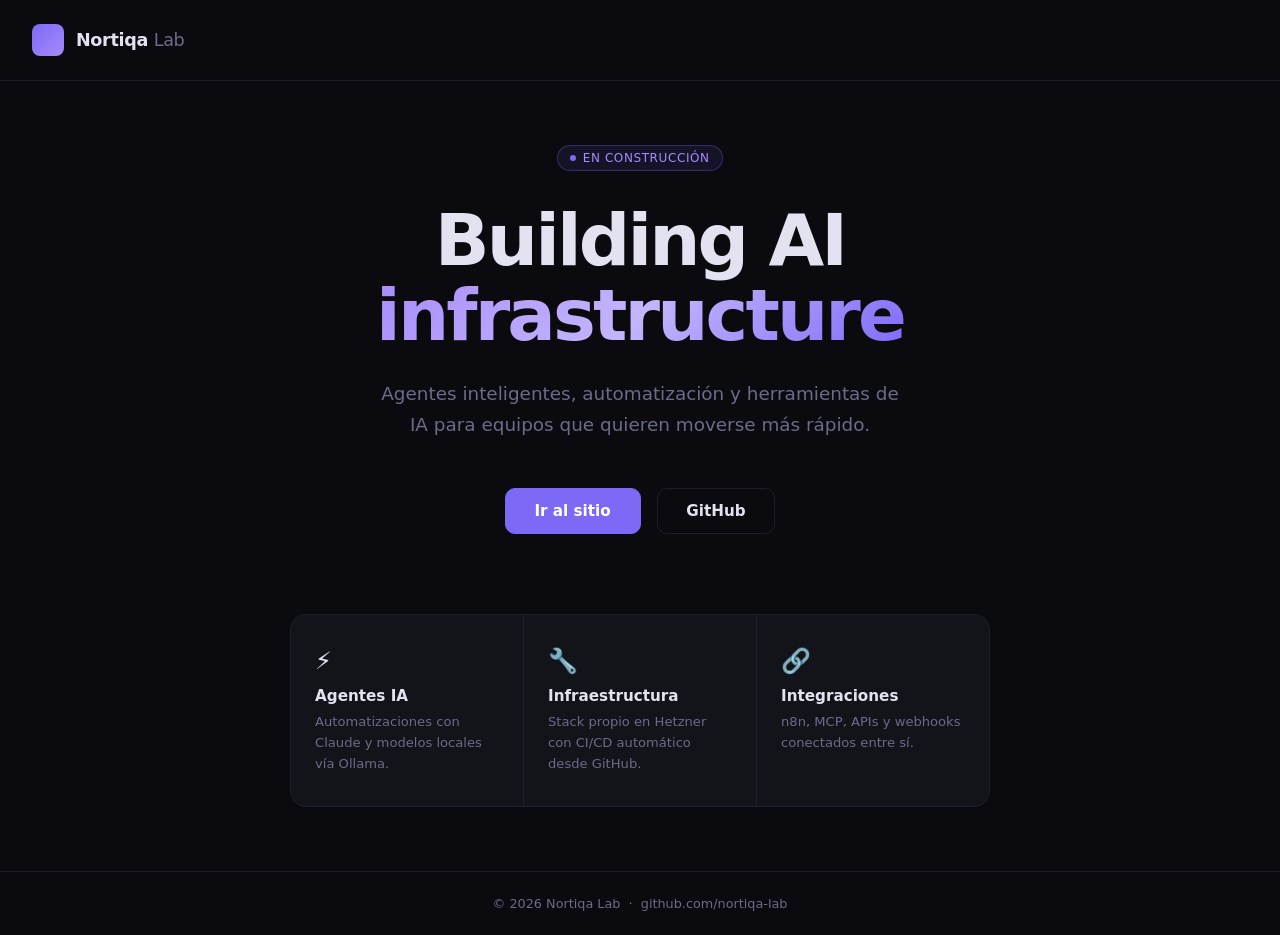
==== index.html @ d30a200b "feat: launch landing page" ====
<!DOCTYPE html>
<html lang="es">
<head>
  <meta charset="UTF-8">
  <meta name="viewport" content="width=device-width, initial-scale=1.0">
  <title>Nortiqa Lab</title>
  <style>
    *, *::before, *::after { box-sizing: border-box; margin: 0; padding: 0; }
    :root {
      --bg: #0a0a0f;
      --surface: #13131a;
      --border: #1e1e2e;
      --accent: #7c6af7;
      --accent2: #a78bfa;
      --text: #e2e2f0;
      --muted: #6b6b8a;
    }
    body {
      background: var(--bg);
      color: var(--text);
      font-family: 'Segoe UI', system-ui, -apple-system, sans-serif;
      min-height: 100vh;
      display: flex;
      flex-direction: column;
    }
    header {
      padding: 1.5rem 2rem;
      border-bottom: 1px solid var(--border);
      display: flex;
      align-items: center;
      gap: 0.75rem;
    }
    .logo-mark {
      width: 32px; height: 32px;
      background: linear-gradient(135deg, var(--accent), var(--accent2));
      border-radius: 8px;
    }
    .logo-text { font-weight: 700; font-size: 1.1rem; letter-spacing: -0.02em; }
    .logo-text span { color: var(--muted); font-weight: 400; }
    main {
      flex: 1;
      display: flex;
      flex-direction: column;
      align-items: center;
      justify-content: center;
      padding: 4rem 2rem;
      text-align: center;
    }
    .badge {
      display: inline-flex;
      align-items: center;
      gap: 0.4rem;
      background: rgba(124,106,247,0.1);
      border: 1px solid rgba(124,106,247,0.3);
      color: var(--accent2);
      font-size: 0.75rem;
      padding: 0.3rem 0.8rem;
      border-radius: 999px;
      margin-bottom: 2rem;
      letter-spacing: 0.05em;
      text-transform: uppercase;
    }
    .badge::before { content: ''; width: 6px; height: 6px; background: var(--accent); border-radius: 50%; animation: pulse 2s infinite; }
    @keyframes pulse { 0%,100%{opacity:1} 50%{opacity:0.3} }
    h1 {
      font-size: clamp(2.5rem, 6vw, 4.5rem);
      font-weight: 800;
      letter-spacing: -0.04em;
      line-height: 1.05;
      margin-bottom: 1.5rem;
    }
    h1 .grad {
      background: linear-gradient(135deg, var(--accent2) 0%, #c4b5fd 50%, var(--accent) 100%);
      -webkit-background-clip: text;
      -webkit-text-fill-color: transparent;
      background-clip: text;
    }
    p.sub {
      color: var(--muted);
      font-size: 1.15rem;
      max-width: 520px;
      line-height: 1.7;
      margin-bottom: 3rem;
    }
    .cta-group { display: flex; gap: 1rem; flex-wrap: wrap; justify-content: center; }
    .btn {
      padding: 0.8rem 1.8rem;
      border-radius: 10px;
      font-size: 0.95rem;
      font-weight: 600;
      text-decoration: none;
      transition: all 0.2s;
    }
    .btn-primary {
      background: var(--accent);
      color: #fff;
      border: 1px solid var(--accent);
    }
    .btn-primary:hover { background: var(--accent2); border-color: var(--accent2); }
    .btn-ghost {
      background: transparent;
      color: var(--text);
      border: 1px solid var(--border);
    }
    .btn-ghost:hover { border-color: var(--muted); }
    .grid {
      display: grid;
      grid-template-columns: repeat(auto-fit, minmax(200px, 1fr));
      gap: 1px;
      background: var(--border);
      border: 1px solid var(--border);
      border-radius: 16px;
      overflow: hidden;
      max-width: 700px;
      width: 100%;
      margin-top: 5rem;
    }
    .card {
      background: var(--surface);
      padding: 2rem 1.5rem;
      text-align: left;
    }
    .card-icon { font-size: 1.5rem; margin-bottom: 0.75rem; }
    .card h3 { font-size: 0.95rem; font-weight: 600; margin-bottom: 0.4rem; }
    .card p { font-size: 0.82rem; color: var(--muted); line-height: 1.6; }
    footer {
      padding: 1.5rem 2rem;
      border-top: 1px solid var(--border);
      text-align: center;
      color: var(--muted);
      font-size: 0.8rem;
    }
    footer a { color: var(--muted); text-decoration: none; }
    footer a:hover { color: var(--text); }
  </style>
</head>
<body>
  <header>
    <div class="logo-mark"></div>
    <div class="logo-text">Nortiqa <span>Lab</span></div>
  </header>

  <main>
    <div class="badge">En construcción</div>
    <h1>Building AI<br><span class="grad">infrastructure</span></h1>
    <p class="sub">Agentes inteligentes, automatización y herramientas de IA para equipos que quieren moverse más rápido.</p>
    <div class="cta-group">
      <a href="https://nortiqalab.com" class="btn btn-primary">Ir al sitio</a>
      <a href="https://github.com/nortiqa-lab" class="btn btn-ghost">GitHub</a>
    </div>

    <div class="grid">
      <div class="card">
        <div class="card-icon">⚡</div>
        <h3>Agentes IA</h3>
        <p>Automatizaciones con Claude y modelos locales vía Ollama.</p>
      </div>
      <div class="card">
        <div class="card-icon">🔧</div>
        <h3>Infraestructura</h3>
        <p>Stack propio en Hetzner con CI/CD automático desde GitHub.</p>
      </div>
      <div class="card">
        <div class="card-icon">🔗</div>
        <h3>Integraciones</h3>
        <p>n8n, MCP, APIs y webhooks conectados entre sí.</p>
      </div>
    </div>
  </main>

  <footer>
    <p>&copy; 2026 Nortiqa Lab &nbsp;·&nbsp; <a href="https://github.com/nortiqa-lab">github.com/nortiqa-lab</a></p>
  </footer>
</body>
</html>
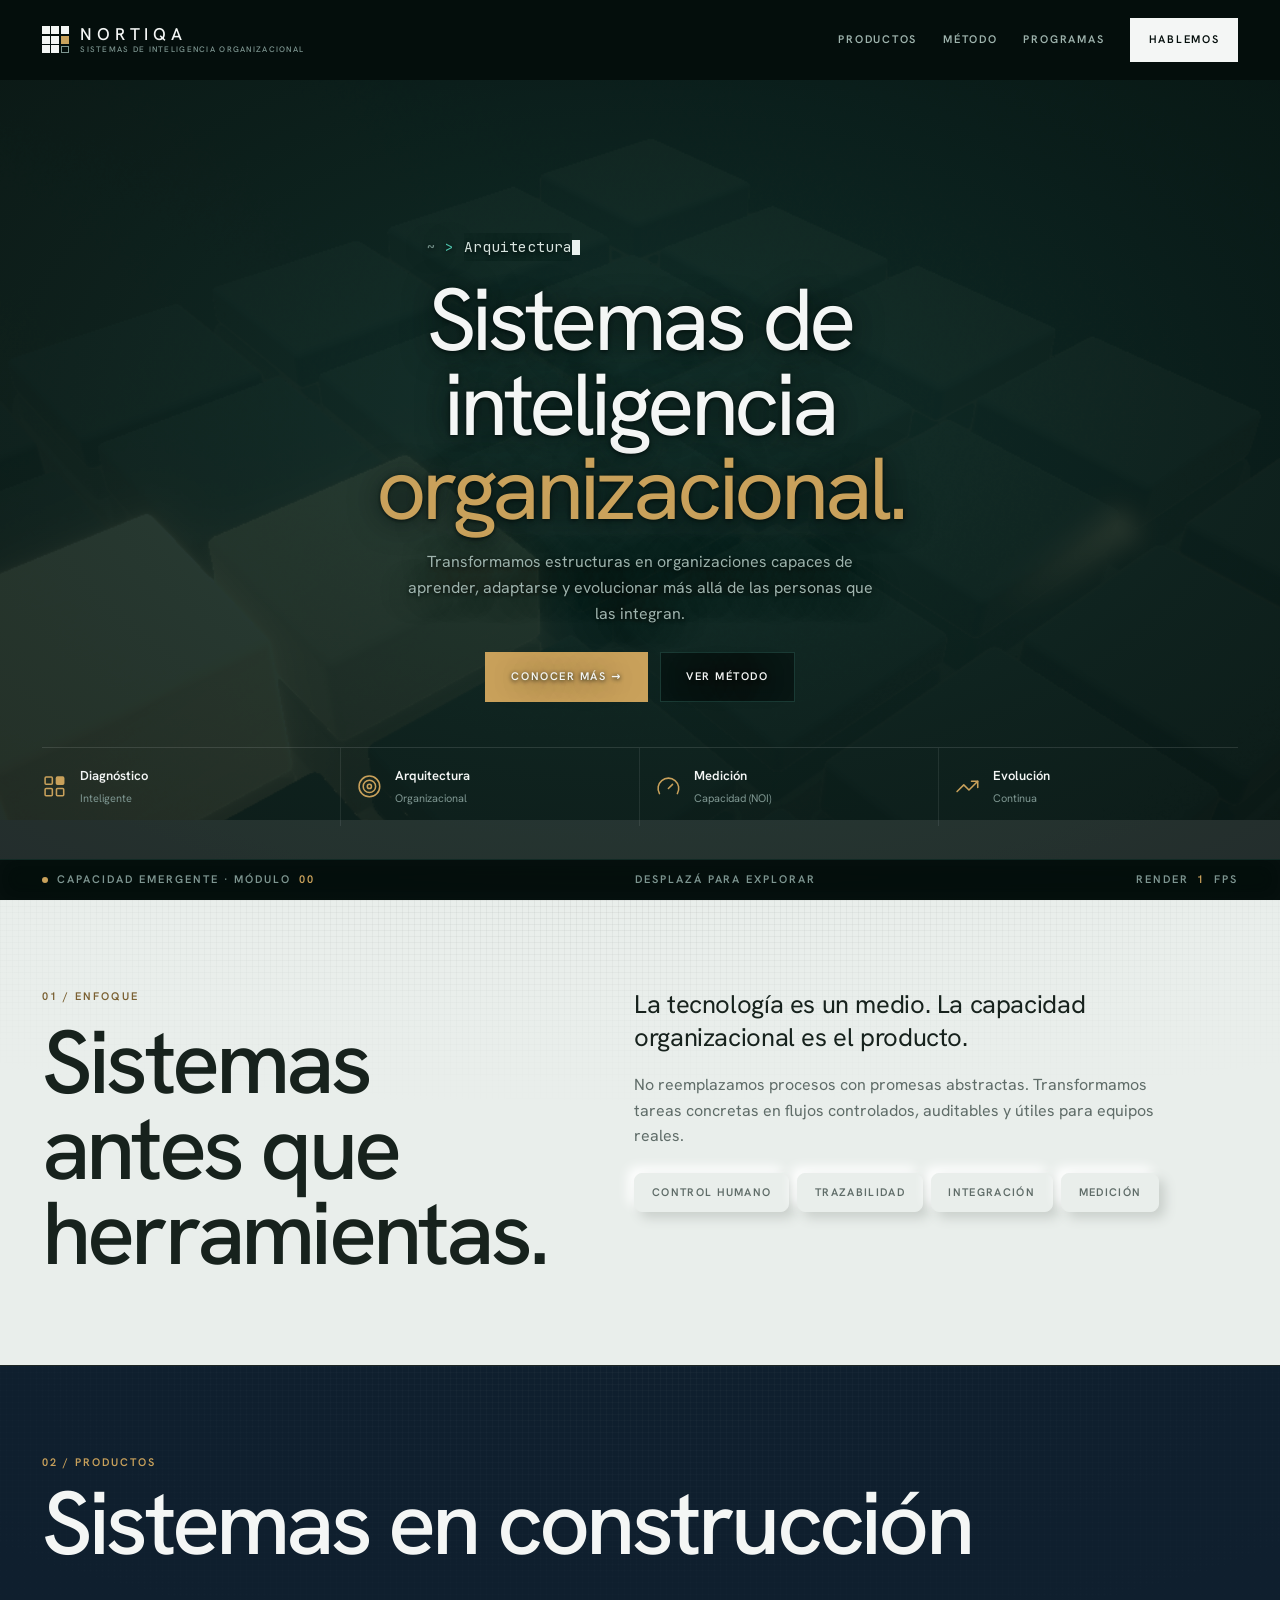
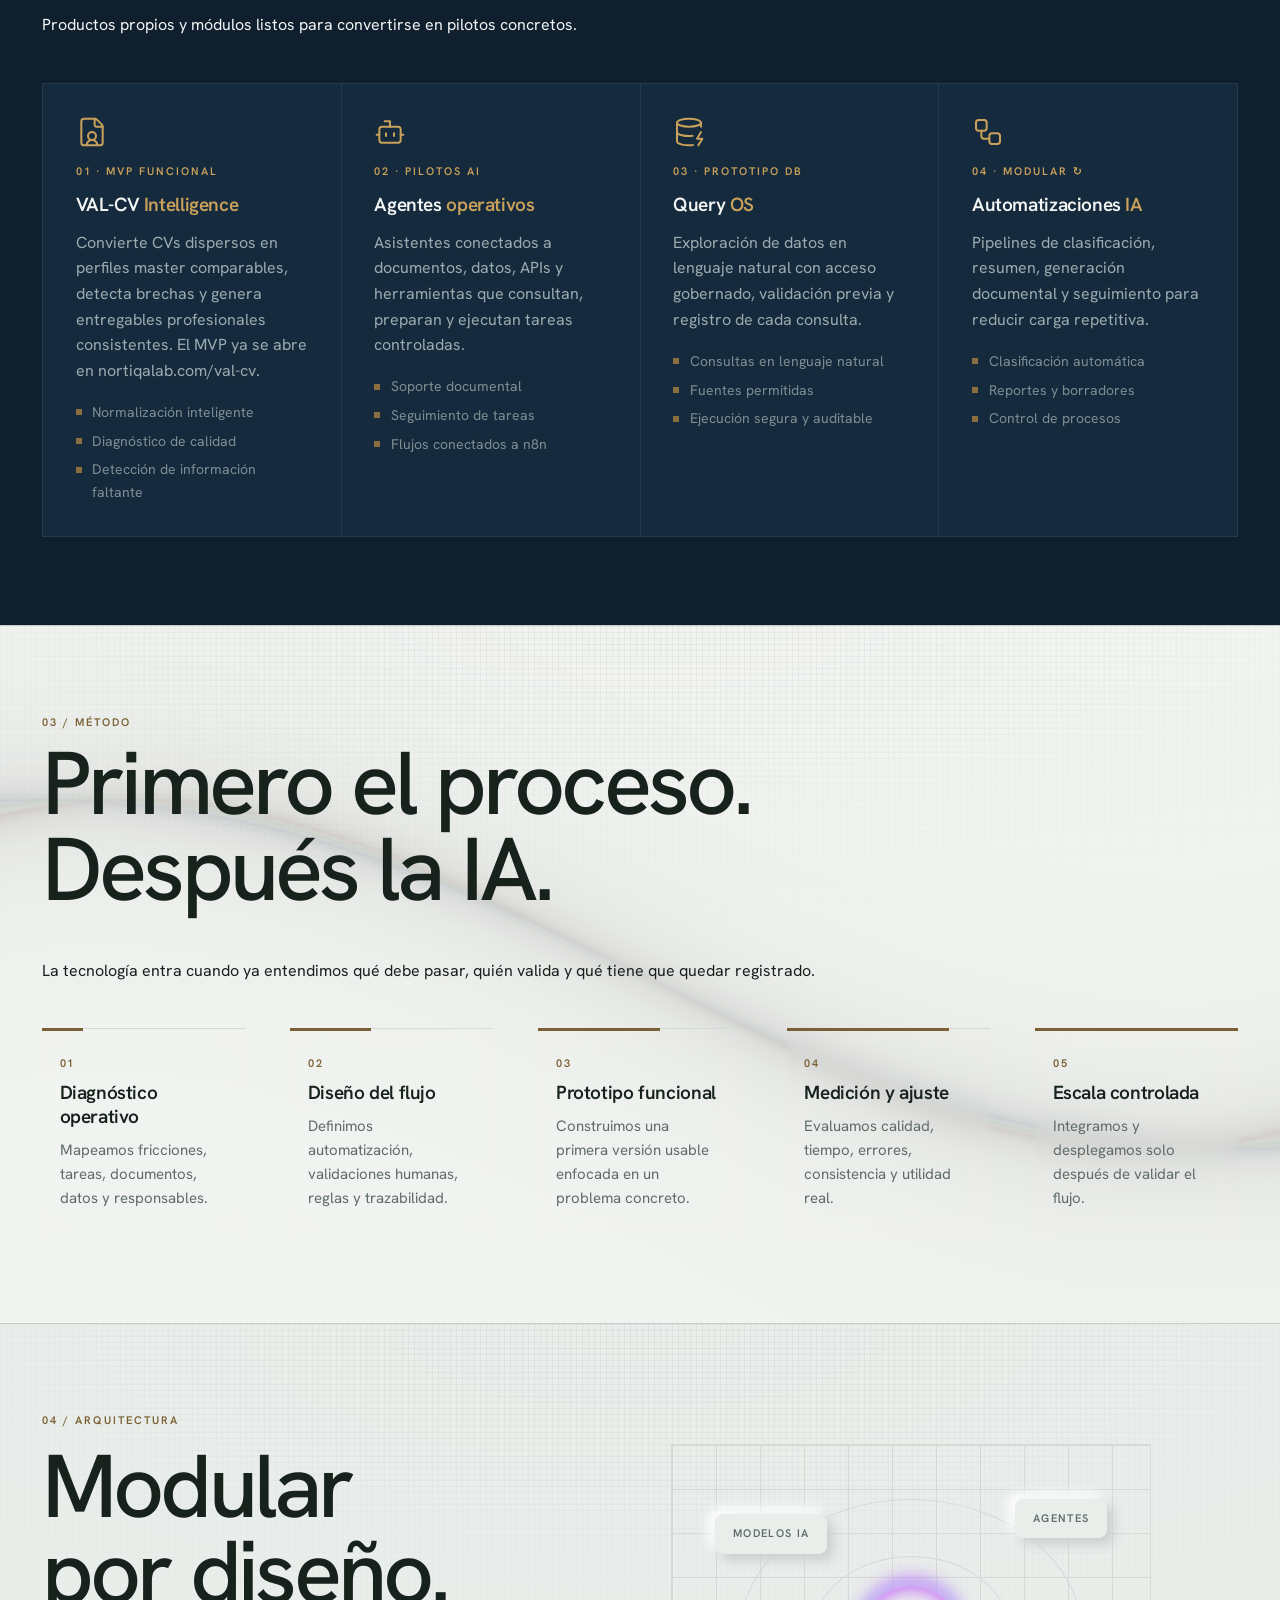
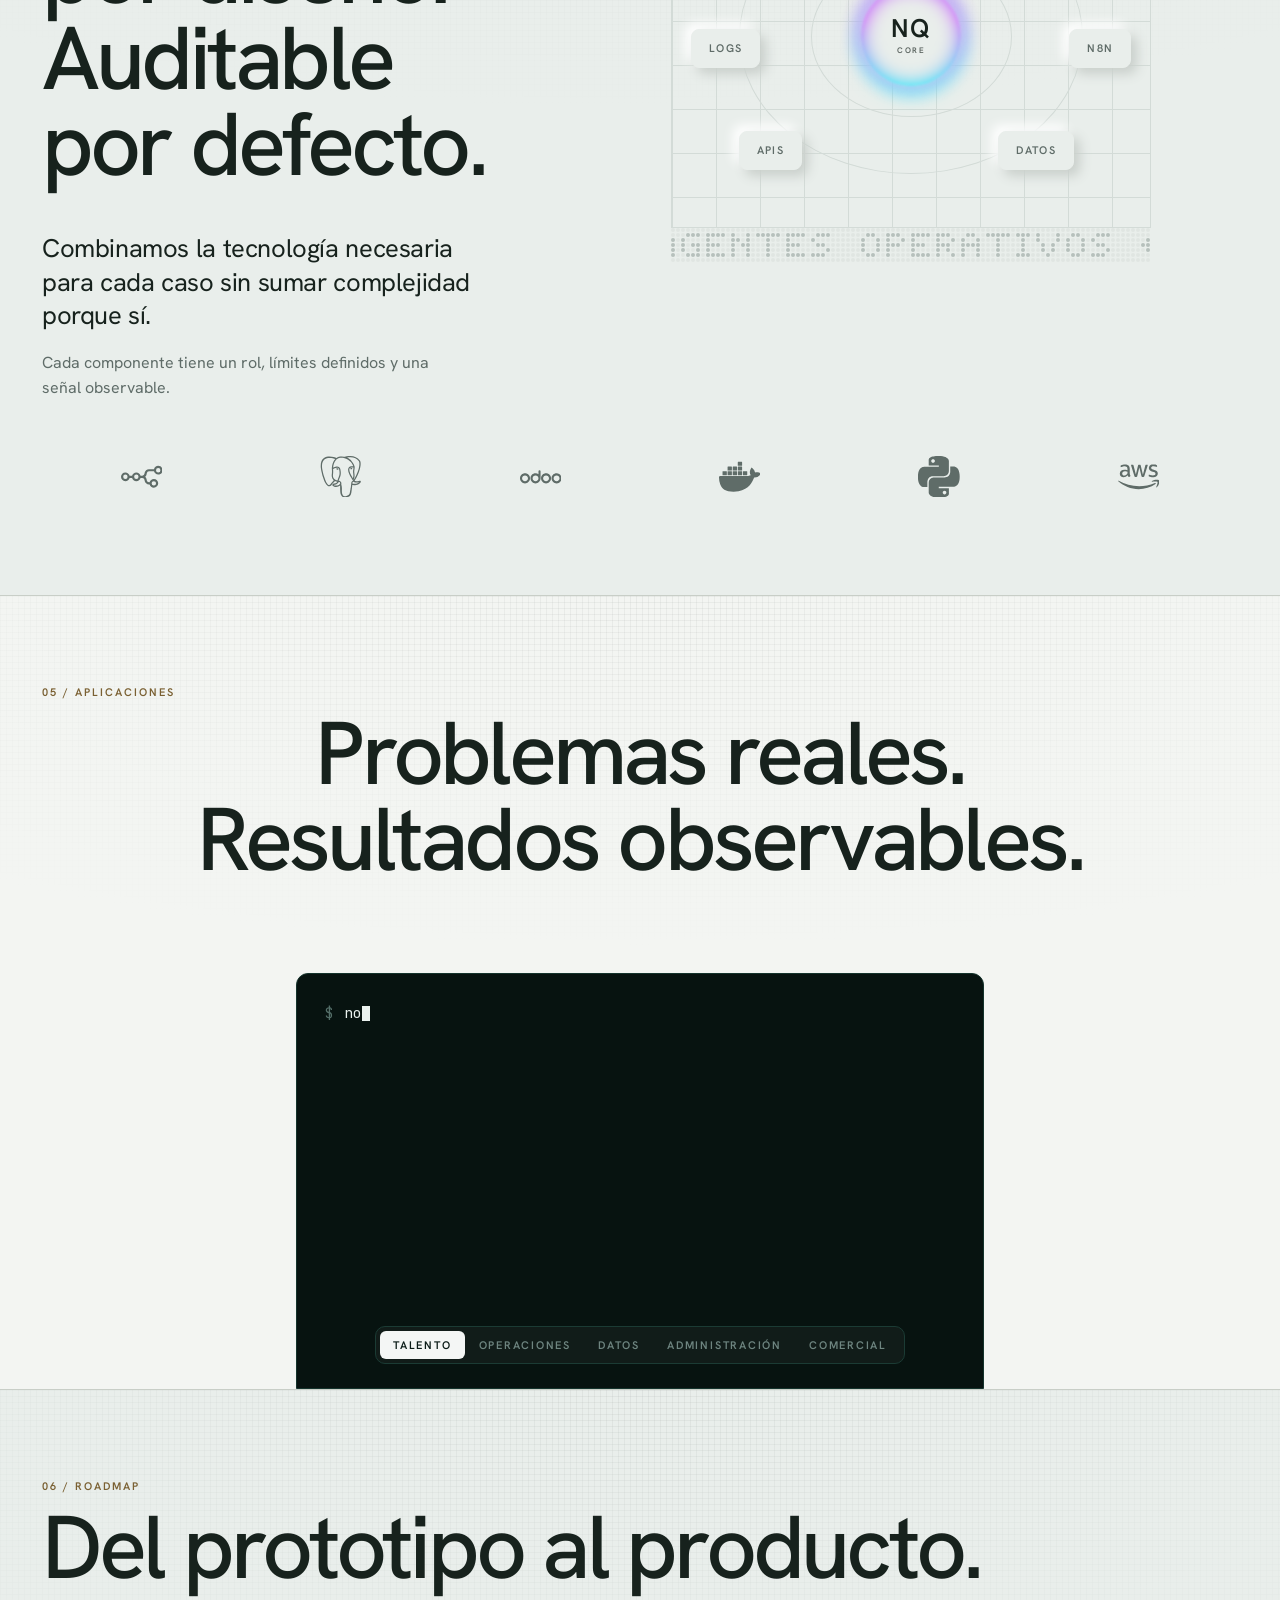
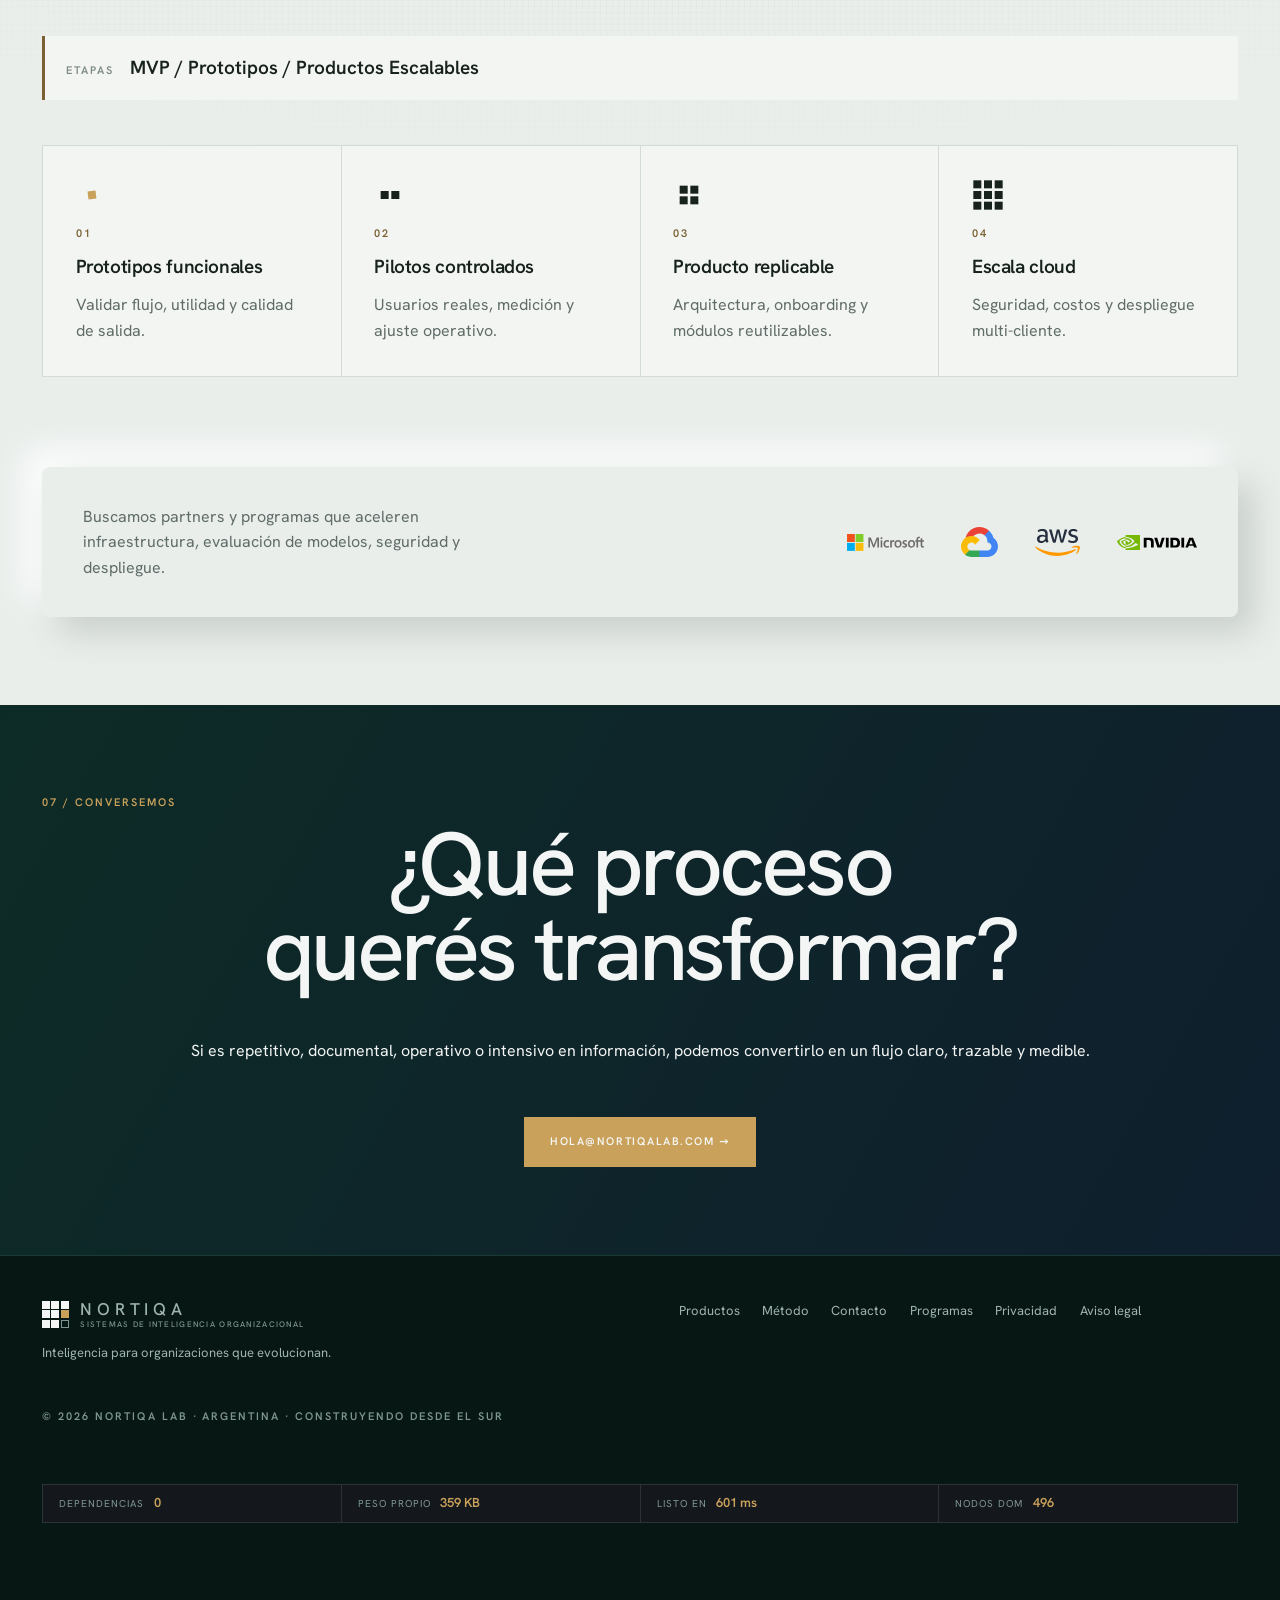
==== commit 3bea9a29: "Merge 64f2adf7e6e4c153ae12534609cb8fec8a6903dc into a43df4198a9d9e155561e4ab8f838ca9da0c91ab" ====
--- a/index.html
+++ b/index.html
@@ -1,175 +1,469 @@
-<!DOCTYPE html>
-<html lang="es">
-<head>
-  <meta charset="UTF-8">
-  <meta name="viewport" content="width=device-width, initial-scale=1.0">
-  <title>Nortiqa Lab</title>
-  <style>
-    *, *::before, *::after { box-sizing: border-box; margin: 0; padding: 0; }
-    :root {
-      --bg: #0a0a0f;
-      --surface: #13131a;
-      --border: #1e1e2e;
-      --accent: #7c6af7;
-      --accent2: #a78bfa;
-      --text: #e2e2f0;
-      --muted: #6b6b8a;
-    }
-    body {
-      background: var(--bg);
-      color: var(--text);
-      font-family: 'Segoe UI', system-ui, -apple-system, sans-serif;
-      min-height: 100vh;
-      display: flex;
-      flex-direction: column;
-    }
-    header {
-      padding: 1.5rem 2rem;
-      border-bottom: 1px solid var(--border);
-      display: flex;
-      align-items: center;
-      gap: 0.75rem;
-    }
-    .logo-mark {
-      width: 32px; height: 32px;
-      background: linear-gradient(135deg, var(--accent), var(--accent2));
-      border-radius: 8px;
-    }
-    .logo-text { font-weight: 700; font-size: 1.1rem; letter-spacing: -0.02em; }
-    .logo-text span { color: var(--muted); font-weight: 400; }
-    main {
-      flex: 1;
-      display: flex;
-      flex-direction: column;
-      align-items: center;
-      justify-content: center;
-      padding: 4rem 2rem;
-      text-align: center;
-    }
-    .badge {
-      display: inline-flex;
-      align-items: center;
-      gap: 0.4rem;
-      background: rgba(124,106,247,0.1);
-      border: 1px solid rgba(124,106,247,0.3);
-      color: var(--accent2);
-      font-size: 0.75rem;
-      padding: 0.3rem 0.8rem;
-      border-radius: 999px;
-      margin-bottom: 2rem;
-      letter-spacing: 0.05em;
-      text-transform: uppercase;
-    }
-    .badge::before { content: ''; width: 6px; height: 6px; background: var(--accent); border-radius: 50%; animation: pulse 2s infinite; }
-    @keyframes pulse { 0%,100%{opacity:1} 50%{opacity:0.3} }
-    h1 {
-      font-size: clamp(2.5rem, 6vw, 4.5rem);
-      font-weight: 800;
-      letter-spacing: -0.04em;
-      line-height: 1.05;
-      margin-bottom: 1.5rem;
-    }
-    h1 .grad {
-      background: linear-gradient(135deg, var(--accent2) 0%, #c4b5fd 50%, var(--accent) 100%);
-      -webkit-background-clip: text;
-      -webkit-text-fill-color: transparent;
-      background-clip: text;
-    }
-    p.sub {
-      color: var(--muted);
-      font-size: 1.15rem;
-      max-width: 520px;
-      line-height: 1.7;
-      margin-bottom: 3rem;
-    }
-    .cta-group { display: flex; gap: 1rem; flex-wrap: wrap; justify-content: center; }
-    .btn {
-      padding: 0.8rem 1.8rem;
-      border-radius: 10px;
-      font-size: 0.95rem;
-      font-weight: 600;
-      text-decoration: none;
-      transition: all 0.2s;
-    }
-    .btn-primary {
-      background: var(--accent);
-      color: #fff;
-      border: 1px solid var(--accent);
-    }
-    .btn-primary:hover { background: var(--accent2); border-color: var(--accent2); }
-    .btn-ghost {
-      background: transparent;
-      color: var(--text);
-      border: 1px solid var(--border);
-    }
-    .btn-ghost:hover { border-color: var(--muted); }
-    .grid {
-      display: grid;
-      grid-template-columns: repeat(auto-fit, minmax(200px, 1fr));
-      gap: 1px;
-      background: var(--border);
-      border: 1px solid var(--border);
-      border-radius: 16px;
-      overflow: hidden;
-      max-width: 700px;
-      width: 100%;
-      margin-top: 5rem;
-    }
-    .card {
-      background: var(--surface);
-      padding: 2rem 1.5rem;
-      text-align: left;
-    }
-    .card-icon { font-size: 1.5rem; margin-bottom: 0.75rem; }
-    .card h3 { font-size: 0.95rem; font-weight: 600; margin-bottom: 0.4rem; }
-    .card p { font-size: 0.82rem; color: var(--muted); line-height: 1.6; }
-    footer {
-      padding: 1.5rem 2rem;
-      border-top: 1px solid var(--border);
-      text-align: center;
-      color: var(--muted);
-      font-size: 0.8rem;
-    }
-    footer a { color: var(--muted); text-decoration: none; }
-    footer a:hover { color: var(--text); }
-  </style>
-</head>
-<body>
-  <header>
-    <div class="logo-mark"></div>
-    <div class="logo-text">Nortiqa <span>Lab</span></div>
-  </header>
-
-  <main>
-    <div class="badge">En construcción</div>
-    <h1>Building AI<br><span class="grad">infrastructure</span></h1>
-    <p class="sub">Agentes inteligentes, automatización y herramientas de IA para equipos que quieren moverse más rápido.</p>
-    <div class="cta-group">
-      <a href="https://nortiqalab.com" class="btn btn-primary">Ir al sitio</a>
-      <a href="https://github.com/nortiqa-lab" class="btn btn-ghost">GitHub</a>
-    </div>
-
-    <div class="grid">
-      <div class="card">
-        <div class="card-icon">⚡</div>
-        <h3>Agentes IA</h3>
-        <p>Automatizaciones con Claude y modelos locales vía Ollama.</p>
+<!doctype html>
+<html lang="es-AR">
+  <head>
+    <meta charset="utf-8">
+    <meta name="viewport" content="width=device-width, initial-scale=1">
+    <meta name="description" content="Nortiqa — sistemas de inteligencia organizacional. Transformamos estructuras en organizaciones capaces de aprender, adaptarse y evolucionar.">
+    <meta name="theme-color" content="#040E0C">
+    <title>Nortiqa Lab – Inteligencia artificial aplicada para operaciones reales.</title>
+    <link rel="icon" href="favicon.ico" sizes="32x32">
+    <link rel="icon" href="assets/img/favicon.svg" type="image/svg+xml">
+    <link rel="apple-touch-icon" href="assets/img/apple-touch-icon.png">
+    <link rel="stylesheet" href="assets/css/styles.css">
+    <script src="assets/js/scene.js" defer></script>
+    <script src="assets/js/haz.js" defer></script>
+    <script src="assets/js/onda.js" defer></script>
+    <script src="assets/js/marcas.js" defer></script>
+    <script src="assets/js/terminal.js" defer></script>
+    <script src="assets/js/tablero.js" defer></script>
+    <script src="assets/js/volanta.js" defer></script>
+    <script src="assets/js/app.js" defer></script>
+  </head>
+  <body class="home">
+    <a href="#contenido"><span>Saltar al contenido</span></a>
+
+    <!-- El porcentaje mide la compilación real del shader y el primer cuadro.
+         No es una barra decorativa. -->
+    <div id="precarga" role="status" aria-live="polite">
+      <div class="precarga-grilla" aria-hidden="true">
+        <i></i><i></i><i></i><i></i><i></i><i></i><i></i><i></i><i></i>
       </div>
-      <div class="card">
-        <div class="card-icon">🔧</div>
-        <h3>Infraestructura</h3>
-        <p>Stack propio en Hetzner con CI/CD automático desde GitHub.</p>
-      </div>
-      <div class="card">
-        <div class="card-icon">🔗</div>
-        <h3>Integraciones</h3>
-        <p>n8n, MCP, APIs y webhooks conectados entre sí.</p>
+      <div class="precarga-pie hud">
+        <span>Construyendo escena</span>
+        <span><b id="pct">0</b>%</span>
       </div>
     </div>
-  </main>
-
-  <footer>
-    <p>&copy; 2026 Nortiqa Lab &nbsp;·&nbsp; <a href="https://github.com/nortiqa-lab">github.com/nortiqa-lab</a></p>
-  </footer>
-</body>
+
+    <canvas id="escena" aria-hidden="true"></canvas>
+
+    <header>
+      <a href="index.html" aria-label="Nortiqa, inicio">
+        NORTIQA<small>Sistemas de Inteligencia Organizacional</small>
+      </a>
+      <button type="button" class="hamburguesa" aria-expanded="false" aria-controls="nav-principal">
+        <span class="hamburguesa-lineas" aria-hidden="true"></span>
+        <span class="solo-lectores">Menú</span>
+      </button>
+      <nav aria-label="Principal" id="nav-principal">
+        <div id="nav-links">
+          <a href="#productos">Productos</a>
+          <a href="#metodo">Método</a>
+          <a href="#roadmap">Programas</a>
+        </div>
+        <a href="#contacto">Hablemos</a>
+      </nav>
+    </header>
+
+    <!-- El rail no es decoración: el contenido ya venía numerado 01–07 y
+         es la secuencia real del argumento. -->
+    <nav id="capitulos" aria-label="Capítulos">
+      <a href="#hero" aria-current="true"><span>Inicio</span></a>
+      <a href="#enfoque"><span>Enfoque</span></a>
+      <a href="#productos"><span>Productos</span></a>
+      <a href="#metodo"><span>Método</span></a>
+      <a href="#arquitectura"><span>Arquitectura</span></a>
+      <a href="#aplicaciones"><span>Aplicaciones</span></a>
+      <a href="#roadmap"><span>Roadmap</span></a>
+      <a href="#contacto"><span>Conversemos</span></a>
+    </nav>
+
+    <main id="contenido">
+      <section id="hero" aria-labelledby="inicio-titulo">
+        <div class="hero-copy">
+          <!-- La volanta se escribe sola, como una línea de terminal. Va
+               `aria-hidden` porque su texto cambia cada tres segundos y un lector
+               de pantalla lo anunciaría entero cada vez. La frase completa y quieta
+               queda en el párrafo de abajo, que además es de donde `volanta.js`
+               saca las palabras: en el HTML, no en el JS. -->
+          <p class="volanta" aria-hidden="true"><span class="volanta-signo"><span class="volanta-tilde">~</span> <span class="volanta-punta">&gt;</span></span><span class="volanta-txt"></span><span class="volanta-cursor"></span></p>
+          <p class="volanta-lectura solo-lectores">Arquitectura · Sistemas vivos · Capacidad emergente</p>
+          <h1 id="inicio-titulo">Sistemas de inteligencia <em>organizacional.</em></h1>
+          <p>Transformamos estructuras en organizaciones capaces de aprender, adaptarse y evolucionar más allá de las personas que las integran.</p>
+          <div class="acciones">
+            <a href="#productos"><span>Conocer más →</span></a>
+            <a href="#metodo"><span>Ver método</span></a>
+          </div>
+        </div>
+        <div class="capacidades tira" aria-label="Capacidades Nortiqa">
+          <!-- Iconos de Lucide (lucide.dev), licencia ISC. Copia de la licencia
+               en assets/licenses/lucide.txt. Van incrustados y no como
+               <img> para que tomen `currentColor` del capítulo. -->
+          <p class="capacidad"><svg class="icono icono--grilla" viewBox="0 0 24 24" fill="none" stroke="currentColor" stroke-width="1.5" stroke-linecap="round" stroke-linejoin="round" aria-hidden="true"><rect width="7" height="7" x="3" y="3" rx="1" /> <rect width="7" height="7" x="14" y="3" rx="1" /> <rect width="7" height="7" x="14" y="14" rx="1" /> <rect width="7" height="7" x="3" y="14" rx="1" /></svg><span><strong>Diagnóstico</strong><small>Inteligente</small></span></p>
+          <p class="capacidad"><svg class="icono icono--diana" viewBox="0 0 24 24" fill="none" stroke="currentColor" stroke-width="1.5" stroke-linecap="round" stroke-linejoin="round" aria-hidden="true"><circle cx="12" cy="12" r="10" /> <circle cx="12" cy="12" r="6" /> <circle cx="12" cy="12" r="2" /></svg><span><strong>Arquitectura</strong><small>Organizacional</small></span></p>
+          <p class="capacidad"><svg class="icono icono--aguja" viewBox="0 0 24 24" fill="none" stroke="currentColor" stroke-width="1.5" stroke-linecap="round" stroke-linejoin="round" aria-hidden="true"><path d="m12 14 4-4" /> <path d="M3.34 19a10 10 0 1 1 17.32 0" /></svg><span><strong>Medición</strong><small>Capacidad (NOI)</small></span></p>
+          <p class="capacidad"><svg class="icono icono--alza" viewBox="0 0 24 24" fill="none" stroke="currentColor" stroke-width="1.5" stroke-linecap="round" stroke-linejoin="round" aria-hidden="true"><path d="M16 7h6v6" /> <path d="m22 7-8.5 8.5-5-5L2 17" /></svg><span><strong>Evolución</strong><small>Continua</small></span></p>
+        </div>
+      </section>
+
+      <section id="enfoque" class="cap cap--claro-2" aria-labelledby="enfoque-titulo">
+        <div class="cap-cols">
+          <header class="cap-cabeza">
+            <p class="hud">01 / Enfoque</p>
+            <h2 id="enfoque-titulo">Sistemas antes que herramientas.</h2>
+          </header>
+          <div class="cap-texto">
+            <p>La tecnología es un medio. La capacidad organizacional es el producto.</p>
+            <p>No reemplazamos procesos con promesas abstractas. Transformamos tareas concretas en flujos controlados, auditables y útiles para equipos reales.</p>
+            <div class="chips">
+              <span class="chip">Control humano</span>
+              <span class="chip">Trazabilidad</span>
+              <span class="chip">Integración</span>
+              <span class="chip">Medición</span>
+            </div>
+          </div>
+        </div>
+      </section>
+
+      <section id="productos" class="cap cap--azul" aria-labelledby="productos-titulo">
+        <header class="cap-cabeza">
+          <p class="hud">02 / Productos</p>
+          <h2 id="productos-titulo">Sistemas en construcción</h2>
+        </header>
+        <p>Productos propios y módulos listos para convertirse en pilotos concretos.</p>
+        <div class="riel">
+          <div class="tarjetas tarjetas--fila">
+            <article class="tarjeta">
+              <svg class="icono icono--prod" viewBox="0 0 24 24" fill="none" stroke="currentColor" stroke-width="1.5" stroke-linecap="round" stroke-linejoin="round" aria-hidden="true"><path d="M6 22a2 2 0 0 1-2-2V4a2 2 0 0 1 2-2h8a2.4 2.4 0 0 1 1.704.706l3.588 3.588A2.4 2.4 0 0 1 20 8v12a2 2 0 0 1-2 2z" /> <path d="M14 2v5a1 1 0 0 0 1 1h5" /> <path d="M16 22a4 4 0 0 0-8 0" /> <circle cx="12" cy="15" r="3" /></svg>
+              <span class="hud">01 · MVP funcional</span>
+              <h3>VAL-CV <em>Intelligence</em></h3>
+              <p>Convierte CVs dispersos en perfiles master comparables, detecta brechas y genera entregables profesionales consistentes. El MVP ya se abre en nortiqalab.com/val-cv.</p>
+              <ul>
+                <li>Normalización inteligente</li>
+                <li>Diagnóstico de calidad</li>
+                <li>Detección de información faltante</li>
+              </ul>
+            </article>
+            <article class="tarjeta">
+              <svg class="icono icono--prod" viewBox="0 0 24 24" fill="none" stroke="currentColor" stroke-width="1.5" stroke-linecap="round" stroke-linejoin="round" aria-hidden="true"><path d="M12 8V4H8" /> <rect width="16" height="12" x="4" y="8" rx="2" /> <path d="M2 14h2" /> <path d="M20 14h2" /> <path d="M15 13v2" /> <path d="M9 13v2" /></svg>
+              <span class="hud">02 · Pilotos AI</span>
+              <h3>Agentes <em>operativos</em></h3>
+              <p>Asistentes conectados a documentos, datos, APIs y herramientas que consultan, preparan y ejecutan tareas controladas.</p>
+              <ul>
+                <li>Soporte documental</li>
+                <li>Seguimiento de tareas</li>
+                <li>Flujos conectados a n8n</li>
+              </ul>
+            </article>
+            <article class="tarjeta">
+              <svg class="icono icono--prod" viewBox="0 0 24 24" fill="none" stroke="currentColor" stroke-width="1.5" stroke-linecap="round" stroke-linejoin="round" aria-hidden="true"><ellipse cx="12" cy="5" rx="9" ry="3" /> <path d="M3 5V19A9 3 0 0 0 15 21.84" /> <path d="M21 5V8" /> <path d="M21 12L18 17H22L19 22" /> <path d="M3 12A9 3 0 0 0 14.59 14.87" /></svg>
+              <span class="hud">03 · Prototipo DB</span>
+              <h3>Query <em>OS</em></h3>
+              <p>Exploración de datos en lenguaje natural con acceso gobernado, validación previa y registro de cada consulta.</p>
+              <ul>
+                <li>Consultas en lenguaje natural</li>
+                <li>Fuentes permitidas</li>
+                <li>Ejecución segura y auditable</li>
+              </ul>
+            </article>
+            <article class="tarjeta">
+              <svg class="icono icono--prod" viewBox="0 0 24 24" fill="none" stroke="currentColor" stroke-width="1.5" stroke-linecap="round" stroke-linejoin="round" aria-hidden="true"><rect width="8" height="8" x="3" y="3" rx="2" /> <path d="M7 11v4a2 2 0 0 0 2 2h4" /> <rect width="8" height="8" x="13" y="13" rx="2" /></svg>
+              <span class="hud">04 · Modular ↻</span>
+              <h3>Automatizaciones <em>IA</em></h3>
+              <p>Pipelines de clasificación, resumen, generación documental y seguimiento para reducir carga repetitiva.</p>
+              <ul>
+                <li>Clasificación automática</li>
+                <li>Reportes y borradores</li>
+                <li>Control de procesos</li>
+              </ul>
+            </article>
+          </div>
+        </div>
+      </section>
+
+      <section id="metodo" class="cap cap--claro" aria-labelledby="metodo-titulo">
+        <!-- La onda de fondo. Port a mano del pen de yukiloz7 -un solo
+             fragment shader, `onda.js`-. Es un ADORNO: no dice nada, y por eso
+             va `aria-hidden` y fuera del alcance del puntero. -->
+        <canvas id="onda" aria-hidden="true"></canvas>
+        <header class="cap-cabeza">
+          <p class="hud">03 / Método</p>
+          <h2 id="metodo-titulo">Primero el proceso. Después la IA.</h2>
+        </header>
+        <p>La tecnología entra cuando ya entendimos qué debe pasar, quién valida y qué tiene que quedar registrado.</p>
+        <ol class="pasos">
+          <li class="paso">
+            <span class="hud">01</span>
+            <h3>Diagnóstico operativo</h3>
+            <p>Mapeamos fricciones, tareas, documentos, datos y responsables.</p>
+          </li>
+          <li class="paso">
+            <span class="hud">02</span>
+            <h3>Diseño del flujo</h3>
+            <p>Definimos automatización, validaciones humanas, reglas y trazabilidad.</p>
+          </li>
+          <li class="paso">
+            <span class="hud">03</span>
+            <h3>Prototipo funcional</h3>
+            <p>Construimos una primera versión usable enfocada en un problema concreto.</p>
+          </li>
+          <li class="paso">
+            <span class="hud">04</span>
+            <h3>Medición y ajuste</h3>
+            <p>Evaluamos calidad, tiempo, errores, consistencia y utilidad real.</p>
+          </li>
+          <li class="paso">
+            <span class="hud">05</span>
+            <h3>Escala controlada</h3>
+            <p>Integramos y desplegamos solo después de validar el flujo.</p>
+          </li>
+        </ol>
+      </section>
+
+      <section id="arquitectura" class="cap cap--claro-2" aria-labelledby="arquitectura-titulo">
+        <div class="cap-cols cap-cols--par">
+          <div class="cap-lado">
+            <header class="cap-cabeza">
+            <p class="hud">04 / Arquitectura</p>
+            <h2 id="arquitectura-titulo">Modular por diseño. Auditable por defecto.</h2>
+            </header>
+            <div class="cap-texto">
+              <p>Combinamos la tecnología necesaria para cada caso sin sumar complejidad porque sí.</p>
+              <p>Cada componente tiene un rol, límites definidos y una señal observable.</p>
+            </div>
+          </div>
+          <div class="arq">
+          <div class="mapa" role="img" aria-label="Núcleo Nortiqa rodeado de modelos de IA, agentes, n8n, datos, APIs y logs">
+          <!-- El núcleo. Adentro, `lucky-falcon-75` de xXJollyHAKERXx
+               (uiverse.io, MIT) copiado tal cual —sus dos divs— y el rótulo.
+               El envoltorio existe porque el `.spinner` GIRA: el rótulo tiene
+               que quedarse quieto, así que no puede ir adentro de él. Y porque
+               en teléfono los dos se mueven juntos a su propia fila. -->
+          <span class="nucleo">
+            <div class="spinner"><div class="spinner1"></div></div>
+            <span class="nucleo-texto"><strong>NQ</strong><small class="hud">Core</small></span>
+          </span>
+          <span class="chip mapa-item m1">Modelos IA</span>
+          <span class="chip mapa-item m2">Agentes</span>
+          <span class="chip mapa-item m3">n8n</span>
+          <span class="chip mapa-item m4">Datos</span>
+          <span class="chip mapa-item m5">APIs</span>
+          <span class="chip mapa-item m6">Logs</span>
+          </div>
+          <!-- El tablero de LEDs dibuja estas mismas palabras en un canvas.
+               `.arq-cadena` NO se borra: queda en el documento, oculta a la
+               vista pero no a los lectores de pantalla, y es de donde
+               `tablero.js` lee el texto. Un canvas no tiene contenido: si la
+               lista viviera sólo en el JS, la sección lo perdería para quien
+               no ve. -->
+          <div class="arq-cadena solo-lectores">
+          <span>Agentes operativos</span><i>◆</i>
+          <span>Automatización</span><i>◆</i>
+          <span>Datos</span><i>◆</i>
+          <span>Trazabilidad</span><i>◆</i>
+          <span>Productos IA</span>
+          </div>
+          <div class="tablero" id="tablero"></div>
+          </div>
+        </div>
+        <div class="marcas" aria-label="Tecnologías que operamos">
+          <!-- Logos de Simple Icons (simpleicons.org), CC0-1.0. Las marcas siguen
+               siendo de sus dueños; acá figuran como stack, no como sociedad. -->
+          <div class="marca-col">
+            <span class="marca on" role="img" aria-label="n8n"><svg viewBox="0 0 24 24" aria-hidden="true"><path d="M21.4737 5.6842c-1.1772 0-2.1663.8051-2.4468 1.8947h-2.8955c-1.235 0-2.289.893-2.492 2.111l-.1038.623a1.263 1.263 0 0 1-1.246 1.0555H11.289c-.2805-1.0896-1.2696-1.8947-2.4468-1.8947s-2.1663.8051-2.4467 1.8947H4.973c-.2805-1.0896-1.2696-1.8947-2.4468-1.8947C1.1311 9.4737 0 10.6047 0 12s1.131 2.5263 2.5263 2.5263c1.1772 0 2.1663-.8051 2.4468-1.8947h1.4223c.2804 1.0896 1.2696 1.8947 2.4467 1.8947 1.1772 0 2.1663-.8051 2.4468-1.8947h1.0008a1.263 1.263 0 0 1 1.2459 1.0555l.1038.623c.203 1.218 1.257 2.111 2.492 2.111h.3692c.2804 1.0895 1.2696 1.8947 2.4468 1.8947 1.3952 0 2.5263-1.131 2.5263-2.5263s-1.131-2.5263-2.5263-2.5263c-1.1772 0-2.1664.805-2.4468 1.8947h-.3692a1.263 1.263 0 0 1-1.246-1.0555l-.1037-.623A2.52 2.52 0 0 0 13.9607 12a2.52 2.52 0 0 0 .821-1.4794l.1038-.623a1.263 1.263 0 0 1 1.2459-1.0555h2.8955c.2805 1.0896 1.2696 1.8947 2.4468 1.8947 1.3952 0 2.5263-1.131 2.5263-2.5263s-1.131-2.5263-2.5263-2.5263m0 1.2632a1.263 1.263 0 0 1 1.2631 1.2631 1.263 1.263 0 0 1-1.2631 1.2632 1.263 1.263 0 0 1-1.2632-1.2632 1.263 1.263 0 0 1 1.2632-1.2631M2.5263 10.7368A1.263 1.263 0 0 1 3.7895 12a1.263 1.263 0 0 1-1.2632 1.2632A1.263 1.263 0 0 1 1.2632 12a1.263 1.263 0 0 1 1.2631-1.2632m6.3158 0A1.263 1.263 0 0 1 10.1053 12a1.263 1.263 0 0 1-1.2632 1.2632A1.263 1.263 0 0 1 7.579 12a1.263 1.263 0 0 1 1.2632-1.2632m10.1053 3.7895a1.263 1.263 0 0 1 1.2631 1.2632 1.263 1.263 0 0 1-1.2631 1.2631 1.263 1.263 0 0 1-1.2632-1.2631 1.263 1.263 0 0 1 1.2632-1.2632"/></svg></span>
+            <span class="marca" role="img" aria-label="Ubuntu"><svg viewBox="0 0 24 24" aria-hidden="true"><path d="M17.61.455a3.41 3.41 0 0 0-3.41 3.41 3.41 3.41 0 0 0 3.41 3.41 3.41 3.41 0 0 0 3.41-3.41 3.41 3.41 0 0 0-3.41-3.41zM12.92.8C8.923.777 5.137 2.941 3.148 6.451a4.5 4.5 0 0 1 .26-.007 4.92 4.92 0 0 1 2.585.737A8.316 8.316 0 0 1 12.688 3.6 4.944 4.944 0 0 1 13.723.834 11.008 11.008 0 0 0 12.92.8zm9.226 4.994a4.915 4.915 0 0 1-1.918 2.246 8.36 8.36 0 0 1-.273 8.303 4.89 4.89 0 0 1 1.632 2.54 11.156 11.156 0 0 0 .559-13.089zM3.41 7.932A3.41 3.41 0 0 0 0 11.342a3.41 3.41 0 0 0 3.41 3.409 3.41 3.41 0 0 0 3.41-3.41 3.41 3.41 0 0 0-3.41-3.41zm2.027 7.866a4.908 4.908 0 0 1-2.915.358 11.1 11.1 0 0 0 7.991 6.698 11.234 11.234 0 0 0 2.422.249 4.879 4.879 0 0 1-.999-2.85 8.484 8.484 0 0 1-.836-.136 8.304 8.304 0 0 1-5.663-4.32zm11.405.928a3.41 3.41 0 0 0-3.41 3.41 3.41 3.41 0 0 0 3.41 3.41 3.41 3.41 0 0 0 3.41-3.41 3.41 3.41 0 0 0-3.41-3.41z"/></svg></span>
+            <span class="marca" role="img" aria-label="ChatGPT"><svg viewBox="0 0 256 260" aria-hidden="true"><path d="M239.183914,106.202783 C245.054304,88.5242096 243.02228,69.1733805 233.607599,53.0998864 C219.451678,28.4588021 190.999703,15.7836129 163.213007,21.739505 C147.554077,4.32145883 123.794909,-3.42398554 100.87901,1.41873898 C77.9631105,6.26146349 59.3690093,22.9572536 52.0959621,45.2214219 C33.8436494,48.9644867 18.0901721,60.392749 8.86672513,76.5818033 C-5.443491,101.182962 -2.19544431,132.215255 16.8986662,153.320094 C11.0060865,170.990656 13.0197283,190.343991 22.4238231,206.422991 C36.5975553,231.072344 65.0680342,243.746566 92.8695738,237.783372 C105.235639,251.708249 123.001113,259.630942 141.623968,259.52692 C170.105359,259.552169 195.337611,241.165718 204.037777,214.045661 C222.28734,210.296356 238.038489,198.869783 247.267014,182.68528 C261.404453,158.127515 258.142494,127.262775 239.183914,106.202783 L239.183914,106.202783 Z M141.623968,242.541207 C130.255682,242.559177 119.243876,238.574642 110.519381,231.286197 L112.054146,230.416496 L163.724595,200.590881 C166.340648,199.056444 167.954321,196.256818 167.970781,193.224005 L167.970781,120.373788 L189.815614,133.010026 C190.034132,133.121423 190.186235,133.330564 190.224885,133.572774 L190.224885,193.940229 C190.168603,220.758427 168.442166,242.484864 141.623968,242.541207 Z M37.1575749,197.93062 C31.456498,188.086359 29.4094818,176.546984 31.3766237,165.342426 L32.9113895,166.263285 L84.6329973,196.088901 C87.2389349,197.618207 90.4682717,197.618207 93.0742093,196.088901 L156.255402,159.663793 L156.255402,184.885111 C156.243557,185.149771 156.111725,185.394602 155.89729,185.550176 L103.561776,215.733903 C80.3054953,229.131632 50.5924954,221.165435 37.1575749,197.93062 Z M23.5493181,85.3811273 C29.2899861,75.4733097 38.3511911,67.9162648 49.1287482,64.0478825 L49.1287482,125.438515 C49.0891492,128.459425 50.6965386,131.262556 53.3237748,132.754232 L116.198014,169.025864 L94.3531808,181.662102 C94.1132325,181.789434 93.8257461,181.789434 93.5857979,181.662102 L41.3526015,151.529534 C18.1419426,138.076098 10.1817681,108.385562 23.5493181,85.125333 L23.5493181,85.3811273 Z M203.0146,127.075598 L139.935725,90.4458545 L161.7294,77.8607748 C161.969348,77.7334434 162.256834,77.7334434 162.496783,77.8607748 L214.729979,108.044502 C231.032329,117.451747 240.437294,135.426109 238.871504,154.182739 C237.305714,172.939368 225.050719,189.105572 207.414262,195.67963 L207.414262,134.288998 C207.322521,131.276867 205.650697,128.535853 203.0146,127.075598 Z M224.757116,94.3850867 L223.22235,93.4642272 L171.60306,63.3828173 C168.981293,61.8443751 165.732456,61.8443751 163.110689,63.3828173 L99.9806554,99.8079259 L99.9806554,74.5866077 C99.9533004,74.3254088 100.071095,74.0701869 100.287609,73.9215426 L152.520805,43.7889738 C168.863098,34.3743518 189.174256,35.2529043 204.642579,46.0434841 C220.110903,56.8340638 227.949269,75.5923959 224.757116,94.1804513 L224.757116,94.3850867 Z M88.0606409,139.097931 L66.2158076,126.512851 C65.9950399,126.379091 65.8450965,126.154176 65.8065367,125.898945 L65.8065367,65.684966 C65.8314495,46.8285367 76.7500605,29.6846032 93.8270852,21.6883055 C110.90411,13.6920079 131.063833,16.2835462 145.5632,28.338998 L144.028434,29.2086986 L92.3579852,59.0343142 C89.7419327,60.5687513 88.1282597,63.3683767 88.1117998,66.4011901 L88.0606409,139.097931 Z M99.9294965,113.5185 L128.06687,97.3011417 L156.255402,113.5185 L156.255402,145.953218 L128.169187,162.170577 L99.9806554,145.953218 L99.9294965,113.5185 Z"/></svg></span>
+          </div>
+          <div class="marca-col">
+            <span class="marca on" role="img" aria-label="PostgreSQL"><svg viewBox="0 0 24 24" aria-hidden="true"><path d="M23.5594 14.7228a.5269.5269 0 0 0-.0563-.1191c-.139-.2632-.4768-.3418-1.0074-.2321-1.6533.3411-2.2935.1312-2.5256-.0191 1.342-2.0482 2.445-4.522 3.0411-6.8297.2714-1.0507.7982-3.5237.1222-4.7316a1.5641 1.5641 0 0 0-.1509-.235C21.6931.9086 19.8007.0248 17.5099.0005c-1.4947-.0158-2.7705.3461-3.1161.4794a9.449 9.449 0 0 0-.5159-.0816 8.044 8.044 0 0 0-1.3114-.1278c-1.1822-.0184-2.2038.2642-3.0498.8406-.8573-.3211-4.7888-1.645-7.2219.0788C.9359 2.1526.3086 3.8733.4302 6.3043c.0409.818.5069 3.334 1.2423 5.7436.4598 1.5065.9387 2.7019 1.4334 3.582.553.9942 1.1259 1.5933 1.7143 1.7895.4474.1491 1.1327.1441 1.8581-.7279.8012-.9635 1.5903-1.8258 1.9446-2.2069.4351.2355.9064.3625 1.39.3772a.0569.0569 0 0 0 .0004.0041 11.0312 11.0312 0 0 0-.2472.3054c-.3389.4302-.4094.5197-1.5002.7443-.3102.064-1.1344.2339-1.1464.8115-.0025.1224.0329.2309.0919.3268.2269.4231.9216.6097 1.015.6331 1.3345.3335 2.5044.092 3.3714-.6787-.017 2.231.0775 4.4174.3454 5.0874.2212.5529.7618 1.9045 2.4692 1.9043.2505 0 .5263-.0291.8296-.0941 1.7819-.3821 2.5557-1.1696 2.855-2.9059.1503-.8707.4016-2.8753.5388-4.1012.0169-.0703.0357-.1207.057-.1362.0007-.0005.0697-.0471.4272.0307a.3673.3673 0 0 0 .0443.0068l.2539.0223.0149.001c.8468.0384 1.9114-.1426 2.5312-.4308.6438-.2988 1.8057-1.0323 1.5951-1.6698zM2.371 11.8765c-.7435-2.4358-1.1779-4.8851-1.2123-5.5719-.1086-2.1714.4171-3.6829 1.5623-4.4927 1.8367-1.2986 4.8398-.5408 6.108-.13-.0032.0032-.0066.0061-.0098.0094-2.0238 2.044-1.9758 5.536-1.9708 5.7495-.0002.0823.0066.1989.0162.3593.0348.5873.0996 1.6804-.0735 2.9184-.1609 1.1504.1937 2.2764.9728 3.0892.0806.0841.1648.1631.2518.2374-.3468.3714-1.1004 1.1926-1.9025 2.1576-.5677.6825-.9597.5517-1.0886.5087-.3919-.1307-.813-.5871-1.2381-1.3223-.4796-.839-.9635-2.0317-1.4155-3.5126zm6.0072 5.0871c-.1711-.0428-.3271-.1132-.4322-.1772.0889-.0394.2374-.0902.4833-.1409 1.2833-.2641 1.4815-.4506 1.9143-1.0002.0992-.126.2116-.2687.3673-.4426a.3549.3549 0 0 0 .0737-.1298c.1708-.1513.2724-.1099.4369-.0417.156.0646.3078.26.3695.4752.0291.1016.0619.2945-.0452.4444-.9043 1.2658-2.2216 1.2494-3.1676 1.0128zm2.094-3.988-.0525.141c-.133.3566-.2567.6881-.3334 1.003-.6674-.0021-1.3168-.2872-1.8105-.8024-.6279-.6551-.9131-1.5664-.7825-2.5004.1828-1.3079.1153-2.4468.079-3.0586-.005-.0857-.0095-.1607-.0122-.2199.2957-.2621 1.6659-.9962 2.6429-.7724.4459.1022.7176.4057.8305.928.5846 2.7038.0774 3.8307-.3302 4.7363-.084.1866-.1633.3629-.2311.5454zm7.3637 4.5725c-.0169.1768-.0358.376-.0618.5959l-.146.4383a.3547.3547 0 0 0-.0182.1077c-.0059.4747-.054.6489-.115.8693-.0634.2292-.1353.4891-.1794 1.0575-.11 1.4143-.8782 2.2267-2.4172 2.5565-1.5155.3251-1.7843-.4968-2.0212-1.2217a6.5824 6.5824 0 0 0-.0769-.2266c-.2154-.5858-.1911-1.4119-.1574-2.5551.0165-.5612-.0249-1.9013-.3302-2.6462.0044-.2932.0106-.5909.019-.8918a.3529.3529 0 0 0-.0153-.1126 1.4927 1.4927 0 0 0-.0439-.208c-.1226-.4283-.4213-.7866-.7797-.9351-.1424-.059-.4038-.1672-.7178-.0869.067-.276.1831-.5875.309-.9249l.0529-.142c.0595-.16.134-.3257.213-.5012.4265-.9476 1.0106-2.2453.3766-5.1772-.2374-1.0981-1.0304-1.6343-2.2324-1.5098-.7207.0746-1.3799.3654-1.7088.5321a5.6716 5.6716 0 0 0-.1958.1041c.0918-1.1064.4386-3.1741 1.7357-4.4823a4.0306 4.0306 0 0 1 .3033-.276.3532.3532 0 0 0 .1447-.0644c.7524-.5706 1.6945-.8506 2.802-.8325.4091.0067.8017.0339 1.1742.081 1.939.3544 3.2439 1.4468 4.0359 2.3827.8143.9623 1.2552 1.9315 1.4312 2.4543-1.3232-.1346-2.2234.1268-2.6797.779-.9926 1.4189.543 4.1729 1.2811 5.4964.1353.2426.2522.4522.2889.5413.2403.5825.5515.9713.7787 1.2552.0696.087.1372.1714.1885.245-.4008.1155-1.1208.3825-1.0552 1.717-.0123.1563-.0423.4469-.0834.8148-.0461.2077-.0702.4603-.0994.7662zm.8905-1.6211c-.0405-.8316.2691-.9185.5967-1.0105a2.8566 2.8566 0 0 0 .135-.0406 1.202 1.202 0 0 0 .1342.103c.5703.3765 1.5823.4213 3.0068.1344-.2016.1769-.5189.3994-.9533.6011-.4098.1903-1.0957.333-1.7473.3636-.7197.0336-1.0859-.0807-1.1721-.151zm.5695-9.2712c-.0059.3508-.0542.6692-.1054 1.0017-.055.3576-.112.7274-.1264 1.1762-.0142.4368.0404.8909.0932 1.3301.1066.887.216 1.8003-.2075 2.7014a3.5272 3.5272 0 0 1-.1876-.3856c-.0527-.1276-.1669-.3326-.3251-.6162-.6156-1.1041-2.0574-3.6896-1.3193-4.7446.3795-.5427 1.3408-.5661 2.1781-.463zm.2284 7.0137a12.3762 12.3762 0 0 0-.0853-.1074l-.0355-.0444c.7262-1.1995.5842-2.3862.4578-3.4385-.0519-.4318-.1009-.8396-.0885-1.2226.0129-.4061.0666-.7543.1185-1.0911.0639-.415.1288-.8443.1109-1.3505.0134-.0531.0188-.1158.0118-.1902-.0457-.4855-.5999-1.938-1.7294-3.253-.6076-.7073-1.4896-1.4972-2.6889-2.0395.5251-.1066 1.2328-.2035 2.0244-.1859 2.0515.0456 3.6746.8135 4.8242 2.2824a.908.908 0 0 1 .0667.1002c.7231 1.3556-.2762 6.2751-2.9867 10.5405zm-8.8166-6.1162c-.025.1794-.3089.4225-.6211.4225a.5821.5821 0 0 1-.0809-.0056c-.1873-.026-.3765-.144-.5059-.3156-.0458-.0605-.1203-.178-.1055-.2844.0055-.0401.0261-.0985.0925-.1488.1182-.0894.3518-.1226.6096-.0867.3163.0441.6426.1938.6113.4186zm7.9305-.4114c.0111.0792-.049.201-.1531.3102-.0683.0717-.212.1961-.4079.2232a.5456.5456 0 0 1-.075.0052c-.2935 0-.5414-.2344-.5607-.3717-.024-.1765.2641-.3106.5611-.352.297-.0414.6111.0088.6356.1851z"/></svg></span>
+            <span class="marca" role="img" aria-label="Let's Encrypt"><svg viewBox="0 0 24 24" aria-hidden="true"><path d="M11.9914 0a.8829.8829 0 00-.8718.817v3.0209A.8829.8829 0 0012 4.7207a.8829.8829 0 00.8803-.8803V.817a.8829.8829 0 00-.889-.817zm7.7048 3.1089a.8804.8804 0 00-.5214.1742l-2.374 1.9482a.8804.8804 0 00.5592 1.5622.8794.8794 0 00.5592-.2001l2.3714-1.9506a.8804.8804 0 00-.5944-1.534zm-15.3763.0133a.8829.8829 0 00-.611 1.5206l2.37 1.9506a.876.876 0 00.5606.2001v-.002a.8804.8804 0 00.5597-1.5602L4.8277 3.2831a.8829.8829 0 00-.5078-.161zm7.6598 3.2275a5.0456 5.0456 0 00-5.0262 5.0455v1.4876H5.787a.9672.9672 0 00-.9647.9643v9.1887a.9672.9672 0 00.9647.9643H18.213a.9672.9672 0 00.9643-.9643v-9.1907a.9672.9672 0 00-.9643-.9623h-1.1684v-1.4876a5.0456 5.0456 0 00-5.0649-5.0455zm.0127 2.8933a2.1522 2.1522 0 012.1593 2.1522v1.4876H9.8473v-1.4876a2.1522 2.1522 0 012.145-2.1522zm7.3812.5033a.8829.8829 0 10.0705 1.7632h3.0267a.8829.8829 0 000-1.7609H19.444a.8829.8829 0 00-.0705-.0023zm-17.8444.0023a.8829.8829 0 000 1.7609h2.9983a.8829.8829 0 000-1.7609zm10.4596 6.7746a1.2792 1.2792 0 01.641 2.3926v1.2453a.6298.6298 0 01-1.2595 0v-1.2453a1.2792 1.2792 0 01.6185-2.3926z"/></svg></span>
+            <span class="marca" role="img" aria-label="Claude"><svg viewBox="0 0 24 24" aria-hidden="true"><path d="m4.7144 15.9555 4.7174-2.6471.079-.2307-.079-.1275h-.2307l-.7893-.0486-2.6956-.0729-2.3375-.0971-2.2646-.1214-.5707-.1215-.5343-.7042.0546-.3522.4797-.3218.686.0608 1.5179.1032 2.2767.1578 1.6514.0972 2.4468.255h.3886l.0546-.1579-.1336-.0971-.1032-.0972L6.973 9.8356l-2.55-1.6879-1.3356-.9714-.7225-.4918-.3643-.4614-.1578-1.0078.6557-.7225.8803.0607.2246.0607.8925.686 1.9064 1.4754 2.4893 1.8336.3643.3035.1457-.1032.0182-.0728-.164-.2733-1.3539-2.4467-1.445-2.4893-.6435-1.032-.17-.6194c-.0607-.255-.1032-.4674-.1032-.7285L6.287.1335 6.6997 0l.9957.1336.419.3642.6192 1.4147 1.0018 2.2282 1.5543 3.0296.4553.8985.2429.8318.091.255h.1579v-.1457l.1275-1.706.2368-2.0947.2307-2.6957.0789-.7589.3764-.9107.7468-.4918.5828.2793.4797.686-.0668.4433-.2853 1.8517-.5586 2.9021-.3643 1.9429h.2125l.2429-.2429.9835-1.3053 1.6514-2.0643.7286-.8196.85-.9046.5464-.4311h1.0321l.759 1.1293-.34 1.1657-1.0625 1.3478-.8804 1.1414-1.2628 1.7-.7893 1.36.0729.1093.1882-.0183 2.8535-.607 1.5421-.2794 1.8396-.3157.8318.3886.091.3946-.3278.8075-1.967.4857-2.3072.4614-3.4364.8136-.0425.0304.0486.0607 1.5482.1457.6618.0364h1.621l3.0175.2247.7892.522.4736.6376-.079.4857-1.2142.6193-1.6393-.3886-3.825-.9107-1.3113-.3279h-.1822v.1093l1.0929 1.0686 2.0035 1.8092 2.5075 2.3314.1275.5768-.3218.4554-.34-.0486-2.2039-1.6575-.85-.7468-1.9246-1.621h-.1275v.17l.4432.6496 2.3436 3.5214.1214 1.0807-.17.3521-.6071.2125-.6679-.1214-1.3721-1.9246L14.38 17.959l-1.1414-1.9428-.1397.079-.674 7.2552-.3156.3703-.7286.2793-.6071-.4614-.3218-.7468.3218-1.4753.3886-1.9246.3157-1.53.2853-1.9004.17-.6314-.0121-.0425-.1397.0182-1.4328 1.9672-2.1796 2.9446-1.7243 1.8456-.4128.164-.7164-.3704.0667-.6618.4008-.5889 2.386-3.0357 1.4389-1.882.929-1.0868-.0062-.1579h-.0546l-6.3385 4.1164-1.1293.1457-.4857-.4554.0608-.7467.2307-.2429 1.9064-1.3114Z"/></svg></span>
+          </div>
+          <div class="marca-col">
+            <span class="marca on" role="img" aria-label="Odoo"><svg viewBox="0 0 24 24" aria-hidden="true"><path d="M21.1002 15.7957c-1.6015 0-2.8997-1.2983-2.8997-2.8998s1.2983-2.8997 2.8997-2.8997c1.6015 0 2.8998 1.2982 2.8998 2.8997 0 1.5999-1.2979 2.8998-2.8998 2.8998zm0-1.2c.9388.0006 1.7003-.7601 1.7008-1.6989.0004-.9388-.7602-1.7003-1.699-1.7007h-.0018c-.9388.0004-1.6994.7619-1.699 1.7007.0005.9381.761 1.6985 1.699 1.699zm-6.0655 1.2c-1.6014 0-2.8997-1.2983-2.8997-2.8998s1.2983-2.8997 2.8997-2.8997c1.6015 0 2.8998 1.2982 2.8998 2.8997 0 1.5999-1.2999 2.8998-2.8998 2.8998zm0-1.2c.9389.0006 1.7003-.7601 1.7008-1.6989.0005-.9388-.7602-1.7003-1.699-1.7007h-.0018c-.9388.0004-1.6994.7619-1.699 1.7007.0005.9381.761 1.6985 1.699 1.699zM11.865 12.858c0 1.6199-1.2979 2.9378-2.8977 2.9378s-2.8998-1.314-2.8998-2.9358 1.1799-2.8597 2.8998-2.8597c.6359 0 1.2239.134 1.6998.484v-1.68a.6.6 0 0 1 1.2 0v4.0537h-.002zm-2.8977 1.7399c.9388.0005 1.7002-.7602 1.7007-1.699.0005-.9388-.7602-1.7003-1.699-1.7007h-.0017c-.9389.0004-1.6995.7619-1.699 1.7007.0004.9381.7608 1.6985 1.699 1.699zm-6.0675 1.1979C1.2983 15.7957 0 14.4974 0 12.8959s1.2983-2.8997 2.8998-2.8997 2.8997 1.2982 2.8997 2.8997c0 1.5999-1.2999 2.8998-2.8997 2.8998zm0-1.2c.9388.0006 1.7002-.7601 1.7007-1.699.0005-.9387-.7602-1.7002-1.699-1.7006h-.0017c-.9388.0004-1.6995.7619-1.699 1.7007.0004.9381.7608 1.6985 1.699 1.699z"/></svg></span>
+            <span class="marca" role="img" aria-label="Git"><svg viewBox="0 0 24 24" aria-hidden="true"><path d="M13.09 23.549a1.54 1.54 0 0 1-2.18 0L.451 13.089a1.54 1.54 0 0 1 0-2.179l7.191-7.19 2.733 2.733a1.85 1.85 0 0 0 .964 2.326v6.66a1.849 1.849 0 1 0 1.54 0V8.957l2.508 2.508a1.85 1.85 0 1 0 1.09-1.09l-2.634-2.634a1.85 1.85 0 0 0-2.378-2.377L8.73 2.63 10.91.451a1.54 1.54 0 0 1 2.179 0l10.459 10.46a1.54 1.54 0 0 1 0 2.179z"/></svg></span>
+            <span class="marca" role="img" aria-label="Gemini"><svg viewBox="0 0 24 24" aria-hidden="true"><path d="M11.04 19.32Q12 21.51 12 24q0-2.49.93-4.68.96-2.19 2.58-3.81t3.81-2.55Q21.51 12 24 12q-2.49 0-4.68-.93a12.3 12.3 0 0 1-3.81-2.58 12.3 12.3 0 0 1-2.58-3.81Q12 2.49 12 0q0 2.49-.96 4.68-.93 2.19-2.55 3.81a12.3 12.3 0 0 1-3.81 2.58Q2.49 12 0 12q2.49 0 4.68.96 2.19.93 3.81 2.55t2.55 3.81"/></svg></span>
+          </div>
+          <div class="marca-col">
+            <span class="marca on" role="img" aria-label="Docker"><svg viewBox="0 0 24 24" aria-hidden="true"><path d="M13.983 11.078h2.119a.186.186 0 00.186-.185V9.006a.186.186 0 00-.186-.186h-2.119a.185.185 0 00-.185.185v1.888c0 .102.083.185.185.185m-2.954-5.43h2.118a.186.186 0 00.186-.186V3.574a.186.186 0 00-.186-.185h-2.118a.185.185 0 00-.185.185v1.888c0 .102.082.185.185.185m0 2.716h2.118a.187.187 0 00.186-.186V6.29a.186.186 0 00-.186-.185h-2.118a.185.185 0 00-.185.185v1.887c0 .102.082.185.185.186m-2.93 0h2.12a.186.186 0 00.184-.186V6.29a.185.185 0 00-.185-.185H8.1a.185.185 0 00-.185.185v1.887c0 .102.083.185.185.186m-2.964 0h2.119a.186.186 0 00.185-.186V6.29a.185.185 0 00-.185-.185H5.136a.186.186 0 00-.186.185v1.887c0 .102.084.185.186.186m5.893 2.715h2.118a.186.186 0 00.186-.185V9.006a.186.186 0 00-.186-.186h-2.118a.185.185 0 00-.185.185v1.888c0 .102.082.185.185.185m-2.93 0h2.12a.185.185 0 00.184-.185V9.006a.185.185 0 00-.184-.186h-2.12a.185.185 0 00-.184.185v1.888c0 .102.083.185.185.185m-2.964 0h2.119a.185.185 0 00.185-.185V9.006a.185.185 0 00-.184-.186h-2.12a.186.186 0 00-.186.186v1.887c0 .102.084.185.186.185m-2.92 0h2.12a.185.185 0 00.184-.185V9.006a.185.185 0 00-.184-.186h-2.12a.185.185 0 00-.184.185v1.888c0 .102.082.185.185.185M23.763 9.89c-.065-.051-.672-.51-1.954-.51-.338.001-.676.03-1.01.087-.248-1.7-1.653-2.53-1.716-2.566l-.344-.199-.226.327c-.284.438-.49.922-.612 1.43-.23.97-.09 1.882.403 2.661-.595.332-1.55.413-1.744.42H.751a.751.751 0 00-.75.748 11.376 11.376 0 00.692 4.062c.545 1.428 1.355 2.48 2.41 3.124 1.18.723 3.1 1.137 5.275 1.137.983.003 1.963-.086 2.93-.266a12.248 12.248 0 003.823-1.389c.98-.567 1.86-1.288 2.61-2.136 1.252-1.418 1.998-2.997 2.553-4.4h.221c1.372 0 2.215-.549 2.68-1.009.309-.293.55-.65.707-1.046l.098-.288Z"/></svg></span>
+            <span class="marca" role="img" aria-label="Metabase"><svg viewBox="0 0 24 24" aria-hidden="true"><path d="M5.385 6.136c0 .807-.644 1.461-1.438 1.461s-1.438-.654-1.438-1.461.644-1.461 1.438-1.461 1.438.654 1.438 1.461zm-1.438 2.63c-.794 0-1.438.654-1.438 1.461s.644 1.461 1.438 1.461 1.438-.654 1.438-1.461-.644-1.461-1.438-1.461zm5.465-2.63c0 .807-.644 1.461-1.438 1.461s-1.438-.654-1.438-1.461.644-1.461 1.438-1.461 1.438.654 1.438 1.461zm-.35 0c0-.613-.488-1.111-1.088-1.111s-1.088.499-1.088 1.111.488 1.111 1.088 1.111 1.088-.498 1.088-1.111zm-1.088 5.592c.794 0 1.438-.654 1.438-1.461s-.644-1.461-1.438-1.461-1.438.654-1.438 1.461.643 1.461 1.438 1.461zm5.464-5.592c0 .807-.644 1.461-1.438 1.461s-1.438-.654-1.438-1.461.644-1.461 1.438-1.461 1.438.654 1.438 1.461zm-.35 0c0-.613-.488-1.111-1.088-1.111s-1.088.498-1.088 1.111S11.4 7.247 12 7.247s1.088-.498 1.088-1.111zm.35-4.675c0 .807-.644 1.461-1.438 1.461s-1.438-.654-1.438-1.461S11.206 0 12 0s1.438.654 1.438 1.461zm-.35 0C13.088.848 12.6.35 12 .35s-1.088.498-1.088 1.111S11.4 2.572 12 2.572s1.088-.498 1.088-1.111zm.35 8.806c0 .807-.644 1.461-1.438 1.461s-1.438-.654-1.438-1.461.644-1.461 1.438-1.461 1.438.654 1.438 1.461zm-.35 0c0-.613-.488-1.111-1.088-1.111s-1.088.498-1.088 1.111.488 1.111 1.088 1.111 1.088-.499 1.088-1.111zm4.376-4.131c0 .807-.644 1.461-1.438 1.461s-1.438-.654-1.438-1.461.644-1.461 1.438-1.461 1.438.654 1.438 1.461zm-.35 0c0-.613-.488-1.111-1.088-1.111s-1.088.498-1.088 1.111.488 1.111 1.088 1.111 1.088-.498 1.088-1.111zm2.939 1.461c.794 0 1.438-.654 1.438-1.461s-.644-1.461-1.438-1.461-1.438.654-1.438 1.461.644 1.461 1.438 1.461zm-4.027 1.209c-.794 0-1.438.654-1.438 1.461s.644 1.461 1.438 1.461 1.438-.654 1.438-1.461-.643-1.461-1.438-1.461zm4.027 0c-.794 0-1.438.654-1.438 1.461s.644 1.461 1.438 1.461 1.438-.654 1.438-1.461-.644-1.461-1.438-1.461zM3.947 12.857a1.45 1.45 0 0 0-1.438 1.461c0 .807.644 1.461 1.438 1.461s1.438-.654 1.438-1.461a1.45 1.45 0 0 0-1.438-1.461zm5.465 1.5c0 .807-.644 1.461-1.438 1.461s-1.438-.654-1.438-1.461.644-1.461 1.438-1.461 1.438.655 1.438 1.461zm-.35 0c0-.613-.488-1.111-1.088-1.111s-1.088.498-1.088 1.111.488 1.111 1.088 1.111 1.088-.498 1.088-1.111zM12 12.896c-.794 0-1.438.654-1.438 1.461s.644 1.461 1.438 1.461 1.438-.654 1.438-1.461-.644-1.461-1.438-1.461zm5.464 1.461c0 .807-.644 1.461-1.438 1.461s-1.438-.654-1.438-1.461.644-1.461 1.438-1.461 1.438.655 1.438 1.461zm-.35 0c0-.613-.488-1.111-1.088-1.111s-1.088.498-1.088 1.111.488 1.111 1.088 1.111 1.088-.498 1.088-1.111zm2.939-1.461c-.794 0-1.438.654-1.438 1.461s.644 1.461 1.438 1.461 1.438-.654 1.438-1.461-.644-1.461-1.438-1.461zM3.947 16.948c-.794 0-1.438.654-1.438 1.461s.644 1.461 1.438 1.461 1.438-.654 1.438-1.461-.644-1.461-1.438-1.461zm5.465 1.5c0 .807-.644 1.461-1.438 1.461s-1.438-.654-1.438-1.461.644-1.461 1.438-1.461 1.438.654 1.438 1.461zm-.35 0c0-.613-.488-1.111-1.088-1.111s-1.088.498-1.088 1.111.488 1.111 1.088 1.111 1.088-.498 1.088-1.111zm4.376 0c0 .807-.644 1.461-1.438 1.461s-1.438-.654-1.438-1.461.644-1.461 1.438-1.461 1.438.654 1.438 1.461zm-.35 0c0-.613-.488-1.111-1.088-1.111s-1.088.498-1.088 1.111.488 1.111 1.088 1.111 1.088-.498 1.088-1.111zm.35 4.091c0 .807-.644 1.461-1.438 1.461s-1.438-.654-1.438-1.461.644-1.461 1.438-1.461 1.438.654 1.438 1.461zm-.35 0c0-.613-.488-1.111-1.088-1.111s-1.088.498-1.088 1.111S11.4 23.65 12 23.65s1.088-.498 1.088-1.111zm4.376-4.091c0 .807-.644 1.461-1.438 1.461s-1.438-.654-1.438-1.461.644-1.461 1.438-1.461 1.438.654 1.438 1.461zm-.35 0c0-.613-.488-1.111-1.088-1.111s-1.088.498-1.088 1.111.488 1.111 1.088 1.111 1.088-.498 1.088-1.111zm2.939-1.461c-.794 0-1.438.654-1.438 1.461s.644 1.461 1.438 1.461 1.438-.654 1.438-1.461-.644-1.461-1.438-1.461z"/></svg></span>
+            <span class="marca" role="img" aria-label="OpenClaw"><svg viewBox="0 0 120 120" aria-hidden="true"><mask id="claw-m" maskUnits="userSpaceOnUse" x="0" y="0" width="120" height="120"><rect width="120" height="120" fill="#000"/><path d="M60 10 C30 10 15 35 15 55 C15 75 30 95 45 100 L45 110 L55 110 L55 100 C55 100 60 102 65 100 L65 110 L75 110 L75 100 C90 95 105 75 105 55 C105 35 90 10 60 10Z" fill="#fff"/><path d="M20 45 C5 40 0 50 5 60 C10 70 20 65 25 55 C28 48 25 45 20 45Z" fill="#fff"/><path d="M100 45 C115 40 120 50 115 60 C110 70 100 65 95 55 C92 48 95 45 100 45Z" fill="#fff"/><path d="M45 15 Q35 5 30 8" fill="none" stroke="#fff" stroke-width="6" stroke-linecap="round"/><path d="M75 15 Q85 5 90 8" fill="none" stroke="#fff" stroke-width="6" stroke-linecap="round"/><circle cx="45" cy="35" r="6" fill="#000"/><circle cx="75" cy="35" r="6" fill="#000"/></mask><rect width="120" height="120" mask="url(#claw-m)"/></svg></span>
+          </div>
+          <div class="marca-col">
+            <span class="marca on" role="img" aria-label="Python"><svg viewBox="0 0 24 24" aria-hidden="true"><path d="M14.25.18l.9.2.73.26.59.3.45.32.34.34.25.34.16.33.1.3.04.26.02.2-.01.13V8.5l-.05.63-.13.55-.21.46-.26.38-.3.31-.33.25-.35.19-.35.14-.33.1-.3.07-.26.04-.21.02H8.77l-.69.05-.59.14-.5.22-.41.27-.33.32-.27.35-.2.36-.15.37-.1.35-.07.32-.04.27-.02.21v3.06H3.17l-.21-.03-.28-.07-.32-.12-.35-.18-.36-.26-.36-.36-.35-.46-.32-.59-.28-.73-.21-.88-.14-1.05-.05-1.23.06-1.22.16-1.04.24-.87.32-.71.36-.57.4-.44.42-.33.42-.24.4-.16.36-.1.32-.05.24-.01h.16l.06.01h8.16v-.83H6.18l-.01-2.75-.02-.37.05-.34.11-.31.17-.28.25-.26.31-.23.38-.2.44-.18.51-.15.58-.12.64-.1.71-.06.77-.04.84-.02 1.27.05zm-6.3 1.98l-.23.33-.08.41.08.41.23.34.33.22.41.09.41-.09.33-.22.23-.34.08-.41-.08-.41-.23-.33-.33-.22-.41-.09-.41.09zm13.09 3.95l.28.06.32.12.35.18.36.27.36.35.35.47.32.59.28.73.21.88.14 1.04.05 1.23-.06 1.23-.16 1.04-.24.86-.32.71-.36.57-.4.45-.42.33-.42.24-.4.16-.36.09-.32.05-.24.02-.16-.01h-8.22v.82h5.84l.01 2.76.02.36-.05.34-.11.31-.17.29-.25.25-.31.24-.38.2-.44.17-.51.15-.58.13-.64.09-.71.07-.77.04-.84.01-1.27-.04-1.07-.14-.9-.2-.73-.25-.59-.3-.45-.33-.34-.34-.25-.34-.16-.33-.1-.3-.04-.25-.02-.2.01-.13v-5.34l.05-.64.13-.54.21-.46.26-.38.3-.32.33-.24.35-.2.35-.14.33-.1.3-.06.26-.04.21-.02.13-.01h5.84l.69-.05.59-.14.5-.21.41-.28.33-.32.27-.35.2-.36.15-.36.1-.35.07-.32.04-.28.02-.21V6.07h2.09l.14.01zm-6.47 14.25l-.23.33-.08.41.08.41.23.33.33.23.41.08.41-.08.33-.23.23-.33.08-.41-.08-.41-.23-.33-.33-.23-.41-.08-.41.08z"/></svg></span>
+            <span class="marca" role="img" aria-label="Nginx"><svg viewBox="0 0 24 24" aria-hidden="true"><path d="M12 0L1.605 6v12L12 24l10.395-6V6L12 0zm6 16.59c0 .705-.646 1.29-1.529 1.29-.631 0-1.351-.255-1.801-.81l-6-7.141v6.66c0 .721-.57 1.29-1.274 1.29H7.32c-.721 0-1.29-.6-1.29-1.29V7.41c0-.705.63-1.29 1.5-1.29.646 0 1.38.255 1.83.81l5.97 7.141V7.41c0-.721.6-1.29 1.29-1.29h.075c.72 0 1.29.6 1.29 1.29v9.18H18z"/></svg></span>
+            <span class="marca" role="img" aria-label="OpenCode"><svg viewBox="0 0 24 24" aria-hidden="true"><path d="M22 24H2V0h20zM17 4.8H7v14.4h10z"/></svg></span>
+          </div>
+          <div class="marca-col">
+            <span class="marca on" role="img" aria-label="AWS"><svg viewBox="0 0 256 153" aria-hidden="true"><path d="M72.392053,55.4384106 C72.392053,58.5748344 72.7311258,61.1178808 73.3245033,62.9827815 C74.002649,64.8476821 74.8503311,66.8821192 76.0370861,69.0860927 C76.4609272,69.7642384 76.6304636,70.4423841 76.6304636,71.0357616 C76.6304636,71.8834437 76.1218543,72.7311258 75.0198675,73.5788079 L69.6794702,77.1390728 C68.9165563,77.6476821 68.1536424,77.9019868 67.4754967,77.9019868 C66.6278146,77.9019868 65.7801325,77.4781457 64.9324503,76.7152318 C63.7456954,75.4437086 62.7284768,74.0874172 61.8807947,72.7311258 C61.0331126,71.2900662 60.1854305,69.6794702 59.2529801,67.7298013 C52.6410596,75.5284768 44.3337748,79.4278146 34.3311258,79.4278146 C27.210596,79.4278146 21.5311258,77.3933775 17.3774834,73.3245033 C13.2238411,69.2556291 11.1046358,63.8304636 11.1046358,57.0490066 C11.1046358,49.8437086 13.6476821,43.994702 18.818543,39.586755 C23.989404,35.1788079 30.8556291,32.9748344 39.586755,32.9748344 C42.4688742,32.9748344 45.4357616,33.2291391 48.5721854,33.6529801 C51.7086093,34.0768212 54.9298013,34.7549669 58.3205298,35.5178808 L58.3205298,29.3298013 C58.3205298,22.8874172 56.9642384,18.394702 54.3364238,15.7668874 C51.6238411,13.1390728 47.0463576,11.8675497 40.5192053,11.8675497 C37.5523179,11.8675497 34.5006623,12.2066225 31.3642384,12.9695364 C28.2278146,13.7324503 25.1761589,14.6649007 22.2092715,15.8516556 C20.8529801,16.4450331 19.8357616,16.784106 19.2423841,16.9536424 C18.6490066,17.1231788 18.2251656,17.207947 17.8860927,17.207947 C16.6993377,17.207947 16.1059603,16.3602649 16.1059603,14.5801325 L16.1059603,10.4264901 C16.1059603,9.07019868 16.2754967,8.05298013 16.6993377,7.45960265 C17.1231788,6.86622517 17.8860927,6.27284768 19.0728477,5.6794702 C22.0397351,4.15364238 25.6,2.88211921 29.7536424,1.86490066 C33.9072848,0.762913907 38.3152318,0.254304636 42.9774834,0.254304636 C53.0649007,0.254304636 60.4397351,2.54304636 65.186755,7.1205298 C69.8490066,11.6980132 72.2225166,18.6490066 72.2225166,27.9735099 L72.2225166,55.4384106 L72.392053,55.4384106 Z M37.9761589,68.3231788 C40.7735099,68.3231788 43.6556291,67.8145695 46.7072848,66.797351 C49.7589404,65.7801325 52.4715232,63.9152318 54.7602649,61.3721854 C56.1165563,59.7615894 57.1337748,57.981457 57.6423841,55.9470199 C58.1509934,53.9125828 58.4900662,51.4543046 58.4900662,48.5721854 L58.4900662,45.0119205 C56.0317881,44.418543 53.4039735,43.9099338 50.6913907,43.5708609 C47.9788079,43.2317881 45.3509934,43.0622517 42.7231788,43.0622517 C37.0437086,43.0622517 32.8900662,44.1642384 30.0927152,46.4529801 C27.2953642,48.7417219 25.9390728,51.9629139 25.9390728,56.2013245 C25.9390728,60.1854305 26.9562914,63.1523179 29.0754967,65.186755 C31.1099338,67.3059603 34.0768212,68.3231788 37.9761589,68.3231788 Z M106.045033,77.4781457 C104.519205,77.4781457 103.501987,77.2238411 102.823841,76.6304636 C102.145695,76.1218543 101.552318,74.9350993 101.043709,73.3245033 L81.1231788,7.7986755 C80.6145695,6.10331126 80.3602649,5.0013245 80.3602649,4.40794702 C80.3602649,3.05165563 81.0384106,2.28874172 82.394702,2.28874172 L90.7019868,2.28874172 C92.3125828,2.28874172 93.4145695,2.54304636 94.007947,3.13642384 C94.6860927,3.64503311 95.194702,4.83178808 95.7033113,6.44238411 L109.944371,62.5589404 L123.168212,6.44238411 C123.592053,4.74701987 124.100662,3.64503311 124.778808,3.13642384 C125.456954,2.62781457 126.643709,2.28874172 128.169536,2.28874172 L134.950993,2.28874172 C136.561589,2.28874172 137.663576,2.54304636 138.341722,3.13642384 C139.019868,3.64503311 139.613245,4.83178808 139.952318,6.44238411 L153.345695,63.2370861 L168.010596,6.44238411 C168.519205,4.74701987 169.112583,3.64503311 169.70596,3.13642384 C170.384106,2.62781457 171.486093,2.28874172 173.011921,2.28874172 L180.895364,2.28874172 C182.251656,2.28874172 183.01457,2.96688742 183.01457,4.40794702 C183.01457,4.83178808 182.929801,5.25562914 182.845033,5.76423841 C182.760265,6.27284768 182.590728,6.95099338 182.251656,7.88344371 L161.822517,73.4092715 C161.313907,75.1046358 160.72053,76.2066225 160.042384,76.7152318 C159.364238,77.2238411 158.262252,77.5629139 156.821192,77.5629139 L149.531126,77.5629139 C147.92053,77.5629139 146.818543,77.3086093 146.140397,76.7152318 C145.462252,76.1218543 144.868874,75.0198675 144.529801,73.3245033 L131.390728,18.6490066 L118.336424,73.2397351 C117.912583,74.9350993 117.403974,76.0370861 116.725828,76.6304636 C116.047682,77.2238411 114.860927,77.4781457 113.335099,77.4781457 L106.045033,77.4781457 Z M214.972185,79.7668874 C210.564238,79.7668874 206.156291,79.2582781 201.917881,78.2410596 C197.67947,77.2238411 194.37351,76.1218543 192.169536,74.8503311 C190.813245,74.0874172 189.880795,73.2397351 189.541722,72.4768212 C189.202649,71.7139073 189.033113,70.8662252 189.033113,70.1033113 L189.033113,65.7801325 C189.033113,64 189.711258,63.1523179 190.982781,63.1523179 C191.491391,63.1523179 192,63.2370861 192.508609,63.4066225 C193.017219,63.5761589 193.780132,63.9152318 194.627815,64.2543046 C197.509934,65.5258278 200.646358,66.5430464 203.952318,67.2211921 C207.343046,67.8993377 210.649007,68.2384106 214.039735,68.2384106 C219.380132,68.2384106 223.533775,67.3059603 226.415894,65.4410596 C229.298013,63.5761589 230.823841,60.8635762 230.823841,57.3880795 C230.823841,55.0145695 230.060927,53.0649007 228.535099,51.4543046 C227.009272,49.8437086 224.127152,48.402649 219.97351,47.0463576 L207.682119,43.2317881 C201.49404,41.2821192 196.916556,38.4 194.119205,34.5854305 C191.321854,30.8556291 189.880795,26.7019868 189.880795,22.2940397 C189.880795,18.7337748 190.643709,15.597351 192.169536,12.8847682 C193.695364,10.1721854 195.729801,7.7986755 198.272848,5.93377483 C200.815894,3.98410596 203.698013,2.54304636 207.088742,1.52582781 C210.47947,0.508609272 214.039735,0.0847682119 217.769536,0.0847682119 C219.634437,0.0847682119 221.584106,0.169536424 223.449007,0.42384106 C225.398675,0.678145695 227.178808,1.01721854 228.95894,1.35629139 C230.654305,1.78013245 232.264901,2.20397351 233.790728,2.71258278 C235.316556,3.22119205 236.503311,3.72980132 237.350993,4.2384106 C238.537748,4.91655629 239.38543,5.59470199 239.89404,6.35761589 C240.402649,7.03576159 240.656954,7.96821192 240.656954,9.15496689 L240.656954,13.1390728 C240.656954,14.9192053 239.978808,15.8516556 238.707285,15.8516556 C238.029139,15.8516556 236.927152,15.5125828 235.486093,14.8344371 C230.654305,12.6304636 225.229139,11.5284768 219.210596,11.5284768 C214.378808,11.5284768 210.564238,12.2913907 207.936424,13.9019868 C205.308609,15.5125828 203.952318,17.9708609 203.952318,21.4463576 C203.952318,23.8198675 204.8,25.8543046 206.495364,27.4649007 C208.190728,29.0754967 211.327152,30.6860927 215.819868,32.1271523 L227.856954,35.9417219 C233.960265,37.8913907 238.368212,40.6039735 240.996026,44.0794702 C243.623841,47.5549669 244.895364,51.5390728 244.895364,55.9470199 C244.895364,59.592053 244.13245,62.8980132 242.691391,65.7801325 C241.165563,68.6622517 239.131126,71.205298 236.503311,73.2397351 C233.875497,75.3589404 230.739073,76.8847682 227.09404,77.986755 C223.27947,79.1735099 219.295364,79.7668874 214.972185,79.7668874 Z"/><path d="M230.993377,120.964238 C203.104636,141.562914 162.58543,152.498013 127.745695,152.498013 C78.9192053,152.498013 34.9245033,134.442384 1.69536424,104.434437 C-0.932450331,102.060927 1.4410596,98.8397351 4.57748344,100.704636 C40.5192053,121.557616 84.8529801,134.188079 130.712583,134.188079 C161.65298,134.188079 195.645033,127.745695 226.924503,114.521854 C231.586755,112.402649 235.570861,117.57351 230.993377,120.964238 Z M242.606623,107.740397 C239.046358,103.162914 219.04106,105.536424 209.970861,106.638411 C207.258278,106.977483 206.834437,104.603974 209.292715,102.823841 C225.229139,91.6344371 251.422517,94.8556291 254.474172,98.5854305 C257.525828,102.4 253.62649,128.593377 238.707285,141.139073 C236.418543,143.088742 234.21457,142.071523 235.231788,139.528477 C238.622517,131.136424 246.166887,112.233113 242.606623,107.740397 Z"/></svg></span>
+            <span class="marca" role="img" aria-label="GitHub"><svg viewBox="0 0 24 24" aria-hidden="true"><path d="M12 .297c-6.63 0-12 5.373-12 12 0 5.303 3.438 9.8 8.205 11.385.6.113.82-.258.82-.577 0-.285-.01-1.04-.015-2.04-3.338.724-4.042-1.61-4.042-1.61C4.422 18.07 3.633 17.7 3.633 17.7c-1.087-.744.084-.729.084-.729 1.205.084 1.838 1.236 1.838 1.236 1.07 1.835 2.809 1.305 3.495.998.108-.776.417-1.305.76-1.605-2.665-.3-5.466-1.332-5.466-5.93 0-1.31.465-2.38 1.235-3.22-.135-.303-.54-1.523.105-3.176 0 0 1.005-.322 3.3 1.23.96-.267 1.98-.399 3-.405 1.02.006 2.04.138 3 .405 2.28-1.552 3.285-1.23 3.285-1.23.645 1.653.24 2.873.12 3.176.765.84 1.23 1.91 1.23 3.22 0 4.61-2.805 5.625-5.475 5.92.42.36.81 1.096.81 2.22 0 1.606-.015 2.896-.015 3.286 0 .315.21.69.825.57C20.565 22.092 24 17.592 24 12.297c0-6.627-5.373-12-12-12"/></svg></span>
+            <span class="marca" role="img" aria-label="Hermes"><svg viewBox="0 0 40 56" aria-hidden="true"><path d="M15.403 35.405q.17.114.101-.03l-.029-.062.047-.038c.05-.046.13-.046.294 0 .05.017.109.033.13.038.055.017.046-.021-.034-.105-.037-.038-.062-.08-.058-.092.008-.033.365-.038.44-.004.033.012.067.02.071.017.017-.017-.063-.084-.138-.122-.097-.05-.11-.07-.063-.105.024-.02.084-.029.214-.037.185-.013.256-.034.164-.055a1 1 0 0 1-.089-.025.3.3 0 0 0-.08-.016q-.038.002-.038-.034c0-.05.06-.067.248-.067.172-.004.239-.013.252-.046.004-.02-.072-.046-.186-.062-.046-.005-.08-.017-.08-.025 0-.029.067-.033.235-.025.147.013.168.009.177-.017.017-.041-.02-.06-.147-.06-.234 0-.26-.066-.033-.08.097-.003.139-.016.139-.028 0-.025.033-.042.083-.042s.102-.033.147-.062c.029-.017-.059-.038-.16-.038-.1 0-.121-.009-.121-.017s.025-.03.062-.05c.034-.018.089-.051.122-.072a3 3 0 0 1 .412-.16c.075-.024.143-.062.143-.088s-.105-.008-.231-.008c-.235 0-.323-.013-.323-.042s.02-.025.046-.033c.08-.033.206-.101.252-.139.05-.042.05-.037-.172.038-.146.05-.332.071-.352.038-.004-.009-.033-.02-.067-.03-.08-.012-.164-.059-.155-.08.008-.028.075-.037.1-.012.021.02.098.025.098.004 0-.02-.075-.083-.176-.134a22.864 22.864 0 0 1-.713-.357 10 10 0 0 0-.387-.193 1 1 0 0 1-.139-.06.2.2 0 0 0-.055-.016 1 1 0 0 1-.201-.076.3.3 0 0 0-.089-.025.2.2 0 0 1-.071-.017c-.017-.008-.08-.02-.147-.033a9 9 0 0 0-.566-.08c-.102-.013-.14-.042-.085-.062.017-.004.126-.017.244-.025.21-.017.268-.008.562.055.097.02.361.104.437.139.025.013.084.033.126.05.075.03.172.071.223.097a.1.1 0 0 0 .041.013c.009 0 .084.033.164.07.083.038.155.076.163.076.005.005.013 0 .013-.008s-.033-.03-.07-.047a1 1 0 0 1-.144-.08.4.4 0 0 0-.088-.046.4.4 0 0 1-.118-.05c-.088-.042-.125-.062-.281-.13a.5.5 0 0 1-.093-.042c-.017-.004-.047-.013-.06-.013a.2.2 0 0 1-.066-.02.7.7 0 0 0-.13-.05 1 1 0 0 1-.151-.05c-.118-.039-.22-.05-.52-.06a2.5 2.5 0 0 0-.714.06c-.357.07-.433.104-.593.267-.281.298-.432.5-.411.555.019.035.12.01.245-.07.08-.05.118-.062.155-.06.033.01.047.005.055-.016.009-.046.26-.198.285-.173.009.009.013.02.009.02a1.146 1.146 0 0 0-.205.16.6.6 0 0 1-.126.097c-.02.004-.034.02-.034.033a.4.4 0 0 1-.074.101c-.039.042-.068.08-.063.084.016.017.067.008.088-.017.02-.03.084-.03.092 0 .008.02-.038.054-.219.168-.159.101-.088.097.118-.004.05-.025.092-.038.101-.033.013.012 0 .033-.13.193q-.157.189-.118.226c.009.009.034 0 .06-.02a.2.2 0 0 1 .054-.034.3.3 0 0 0 .072-.05c.033-.029.067-.042.075-.037a.4.4 0 0 1-.02.121c-.03.097-.03.105-.004.151.033.062.046.062.06.004.032-.126.154-.332.264-.44.13-.135.319-.286.402-.327.03-.017.072-.039.085-.056.033-.029.054 0 .033.042-.06.118-.105.24-.122.307-.08.361-.06.437.122.513.037.017.08.038.088.046.009.009-.012.042-.054.08l-.072.062.025.06c.071.167.345.458.508.533.101.046.122.05.298.05s.206-.004.28-.038c.114-.05.316-.214.433-.344.08-.093.168-.252.173-.298 0-.013-.038-.051-.084-.093-.122-.101-.11-.139.055-.176.046-.013.113-.08.113-.117s-.02-.055-.047-.102q-.091-.183.08-.096c.03.02.13.07.219.117.083.046.218.126.293.176l.135.093-.004.084c-.005.13-.105.323-.231.449-.243.23-.491.356-.982.5-.16.045-.328.061-.634.061-.458 0-.718-.046-1.088-.201-.201-.08-.31-.089-.424-.025-.07.046-.105.109-.042.084a.8.8 0 0 1 .268-.033c.034.008.11.037.172.067.13.067.139.089.08.185-.05.088-.02.105.076.041a.3.3 0 0 1 .146-.05h.063l.004.089.008.083.072-.058a1 1 0 0 1 .083-.063c.025 0 .056.042.056.084 0 .041.004.054.012.067.013.017.02.017.042-.009.084-.1.101-.108.134-.104.025.004.039.02.047.06.02.096.042.104.122.024.113-.113.163-.097.218.067.005.017.025.03.042.03.034 0 .038-.01.059-.106q.011-.046.055-.055c.05-.013.08 0 .18.084.06.046.064.046.093.017.02-.017.038-.046.038-.062.004-.033.02-.038.109-.042.092-.007.104-.002.197.06m-2.14-2.737q.032.001.028.02c-.013.033-.062.038-.062.005 0-.012.012-.025.033-.025m-.118.084c.038-.038.067-.042.067-.009 0 .034-.013.025-.025.025s-.025.009-.025.017-.012.017-.024.017c-.036 0-.036-.008.007-.05m.163.13-.189.131c-.071.05-.155.105-.18.117-.06.03-.063.03-.063.005s.042-.068.109-.114l.138-.097c.06-.038.11-.07.118-.07s.02-.014.038-.03c.03-.025.033-.025.06 0 .024.02.02.03-.03.059m.135-.088c-.02.025-.05.033-.071.013q-.032-.029.024-.042c.05-.013.071 0 .047.029m.104-.042c-.033.02-.063.02-.075 0-.017-.025.059-.06.08-.033.012.012.012.02-.005.033"/><path d="M16.238 32.987c.017 0 .03-.004.025-.009q-.013-.011-.034-.004-.017.014.009.013M13.246 34.502c0-.067-.033-.159-.06-.15-.024.008-.033.121-.008.163.025.05.068.042.068-.013M10.219 37.667c-.08-.046-.323-.105-.39-.092-.03.005-.018.013.05.046.192.097.39.26.558.462.029.038.042.042.054.025.017-.029.005-.139-.029-.21-.024-.063-.143-.176-.243-.23M10.517 40.815c-.025-.02-.059-.037-.076-.037-.042 0-.109.088-.143.189-.029.075-.029.088 0 .142a.2.2 0 0 0 .055.085c.033.029.046.017.08-.085a.6.6 0 0 1 .067-.134c.063-.076.068-.113.017-.16"/><path d="M35.637 0H4.362A4.36 4.36 0 0 0 0 4.362V51.57a4.36 4.36 0 0 0 4.362 4.362h31.276A4.36 4.36 0 0 0 40 51.57V4.362A4.363 4.363 0 0 0 35.637 0M13.632 54.582h-.753q.008-.003.014-.004c.055 0 .697-.328.893-.458.093-.06.16-.075.219-.05.017.004.029.017.029.03 0 .011-.067.088-.146.175-.08.089-.177.202-.21.248zm.82-.443a4 4 0 0 0-.12.306l-.051.139h-.487l.026-.047a7 7 0 0 1 .247-.37c.05-.07.055-.07.18-.083.068-.004.147-.013.173-.02q.076-.015.033.075m-.046-9.49c-.088.018-.21.034-.268.043-.062.008-.188.025-.285.041-.336.05-.449.063-.646.076l-.386.033c-.332.03-.764.017-1.084-.029a1.7 1.7 0 0 1-.554-.217c-.109-.062-.332-.285-.431-.436a4 4 0 0 1-.206-.332c0-.009-.025-.047-.05-.093a27.865 27.865 0 0 1-.343-.613c-.613-1.105-.799-1.462-1.126-2.167a6 6 0 0 1-.281-.722c-.009-.03-.025-.071-.033-.101a3 3 0 0 1-.102-.337 3.832 3.832 0 0 1-.122-.521c-.016-.083-.037-.205-.05-.268-.028-.155-.028-1.104 0-1.293a6 6 0 0 0 .063-.57c.008-.144.033-.198.05-.118.06.293.117.429.256.617.097.135.307.349.483.504.176.151.276.285.319.433a.62.62 0 0 1-.071.52c-.214.298-.24.36-.197.532.012.063.033.13.041.147s.03.075.05.126c.064.15.122.247.286.466.121.163.15.214.13.223-.03.02-.08.004-.134-.042-.021-.025-.046-.042-.055-.042-.02 0-.008.097.025.164.033.076.101.344.101.424s.139.294.365.491c.093.08.173.147.181.147s.038.02.067.05q.094.081.143.025c.025-.033-.012-.097-.104-.15-.034-.026-.063-.047-.063-.056 0-.013.084-.038.244-.066.07-.017.1-.03.285-.114.177-.08.219-.15.063-.1a1.4 1.4 0 0 1-.555.07c-.23-.004-.272-.02-.36-.105a.36.36 0 0 1-.114-.26c0-.097.004-.093.084-.185.097-.117.155-.146.336-.168.067-.008.185-.029.26-.05.114-.029.168-.033.353-.029.197.009.282.017.638.089.135.024.29.066.302.08.02.02-.008.062-.046.062-.088 0-.365.143-.365.184s.017.021.147-.017c.298-.092.436-.142.482-.176a.3.3 0 0 1 .11-.05 1 1 0 0 0 .13-.029l.07-.017v-.088c0-.076-.008-.097-.05-.143-.058-.06-.088-.062-.134-.013-.029.029-.046.033-.121.025-.143-.017-.281-.072-.571-.23l-.06-.034a7 7 0 0 1-.238-.139c-.336-.201-.458-.252-.768-.34-.151-.042-.39-.009-.474.067-.046.042-.088.02-.146-.07a4 4 0 0 0-.182-.231c-.088-.102-.126-.155-.117-.177.004-.012.017-.041.02-.059a1 1 0 0 1 .068-.143c.097-.173.109-.214.117-.382.004-.15.004-.163-.055-.277-.072-.146-.143-.234-.42-.49-.235-.22-.306-.307-.44-.538-.126-.21-.18-.39-.168-.558.008-.097.017-.139.05-.188.042-.067.244-.235.398-.336a3 3 0 0 0 .407-.361c.063-.076.139-.185.273-.395.092-.143.223-.431.265-.579l.047-.151c.012-.029.024-.155.029-.29.004-.21.004-.251-.03-.36a1.7 1.7 0 0 0-.197-.411 2.4 2.4 0 0 0-.466-.467c-.059-.033-.139-.088-.185-.117-.197-.122-.478-.202-.478-.134 0 .067.004.024.013.024s.067.038.13.089c.063.046.16.105.219.134.054.025.109.055.126.062.012.009.097.06.184.11a.9.9 0 0 1 .265.205.6.6 0 0 1 .105.134c0 .033-.047.025-.114-.017-.113-.07-.457-.168-.641-.185-.122-.012-.407.038-.445.071a.07.07 0 0 1-.042.017c-.013 0-.05.02-.076.042l-.05.042.105-.042c.15-.06.432-.072.608-.033.067.017.155.033.193.041q.168.037.31.093a.6.6 0 0 0 .13.033c.022 0 .06.02.097.076a.3.3 0 0 1 .056.101c0 .013.008.033.016.042.018.02.063.193.08.28.005.039 0 .068-.012.072-.009.009-.075-.046-.155-.121a2.3 2.3 0 0 0-.404-.337 1.6 1.6 0 0 0-.336-.138c-.08-.025-.39-.02-.453.008a4 4 0 0 1-.34.122c-.067.017-.14-.093-.315-.474-.05-.105-.102-.273-.089-.299.013-.033.248-.172.357-.205.046-.013.097-.033.117-.042.038-.017.113-.029.285-.041a1.3 1.3 0 0 1 .445.05c.126.03.151.013.092-.067-.054-.067-.134-.125-.302-.206-.097-.046-.11-.058-.092-.08a.1.1 0 0 1 .054-.033c.02-.008.06-.02.089-.033.067-.029.18-.067.302-.101.055-.017.126-.038.16-.05.155-.06.436-.126.742-.176.06-.009.11-.021.114-.03.008-.008-.025-.071-.076-.146-.193-.29-.436-.772-.646-1.276a4 4 0 0 1-.168-.496c0-.037.004-.033.012-.033.017 0 .071.06.071.076s.025.059.06.109c.029.046.059.088.059.092 0 .009.197.303.29.428.272.387.877.974 1.171 1.138a.3.3 0 0 0 .29.029c.062-.021.184-.055.323-.093.041-.012.163-.041.595-.142.31-.075.336-.08.353-.063q.018.018-.06.093c-.092.083-.28.298-.356.403-.122.167-.23.449-.176.449s.062-.02.121-.05a.6.6 0 0 1 .135-.05 1 1 0 0 0 .276-.155c.02-.017.068-.05.105-.076l.18-.122c.182-.122.206-.139.308-.197.252-.142.6-.306.654-.306s.042-.013.06-.025a.2.2 0 0 1 .08-.024.1.1 0 0 0 .054-.013.13.13 0 0 1 .067-.025c.067-.013.273-.084.407-.146a1.2 1.2 0 0 1 .202-.068c.138-.024.113-.05.478.449.042.055.083.093.113.101.025.004.219 0 .428-.013.215-.012.58-.024.81-.033.43-.008 1.335.004 1.427.025.039.008.06.004.089-.02.042-.03.042-.038.046-.432a6 6 0 0 1 .017-.429c.013-.037.05.042.076.151.008.05.029.13.041.177.067.222.101.365.118.453.012.101.062.139.201.152.202.02.609.08.857.13.172.033.352.088.386.117.013.009.029.062.042.118.029.146.041 2.116.012 2.43-.008.126-.024.303-.029.394a10 10 0 0 1-.075.647 1 1 0 0 0-.025.176c-.02.176-.046.365-.093.621-.017.084-.033.202-.042.26-.008.06-.024.147-.033.194-.008.046-.029.155-.042.243l-.054.265a1 1 0 0 0-.02.146 1 1 0 0 1-.018.113l-.033.164c-.012.092-.067.356-.109.579-.017.063-.037.176-.05.243-.013.071-.038.185-.05.26s-.03.155-.034.185c-.017.13-.046.29-.059.335a2 2 0 0 0-.042.219 13 13 0 0 1-.097.52l-.033.185a57 57 0 0 1-.159 1.002 1 1 0 0 0-.025.143 5 5 0 0 1-.076.513c-.008.029-.012.075-.054.466a6 6 0 0 1-.033.252c-.009.05-.03.196-.042.327-.017.13-.037.331-.055.445-.017.154-.024.386-.02.877 0 .718 0 .76.101 1.263.025.139.042.268.038.29a2.4 2.4 0 0 1-.29.28c-.15.14-.349.32-.432.4a.8.8 0 0 1-.18.146c-.017 0-.06-.063-.126-.198a7.4 7.4 0 0 0-.68-1.087c-.324-.432-.663-.822-.865-.986-.344-.281-.528-.337-.932-.273-.083.013-.239.033-.344.05-.111.014-.27.04-.355.052M9.98 47.12c-.062.584-.13.995-.176 1.117a.4.4 0 0 0-.017.092 1 1 0 0 1-.025.122c-.025.071-.08.268-.113.41a.3.3 0 0 1-.034.085c-.008.009-.012.03-.012.046a.3.3 0 0 1-.025.084c-.013.03-.05.13-.084.219-.13.36-.407.848-.617 1.079-.185.21-.298.319-.424.415a1.6 1.6 0 0 1-.642.298c-.038.009-.21.017-.386.017-.345-.004-.495-.029-.66-.117a1.5 1.5 0 0 1-.36-.29c-.072-.088-.168-.26-.155-.276a7 7 0 0 1 .453-.017c.495-.009.743-.038 1.037-.126.218-.067.508-.215.663-.34.235-.19.533-.534.706-.815.037-.06.093-.15.122-.202.083-.13.251-.474.289-.583.017-.056.042-.11.05-.13a.3.3 0 0 0 .033-.076c.009-.02.03-.084.05-.135.06-.155.122-.356.227-.721.02-.089.05-.177.055-.202.008-.02.02-.042.033-.046.02-.01.02.013.012.092m-.87-11.84c.067.218.206.444.315.512.062.037.05.058-.084.134a.43.43 0 0 1-.235.062l-.143.009-.059-.062a.5.5 0 0 1-.084-.13 1 1 0 0 1-.05-.122c-.06-.13-.097-.454-.101-.832 0-.197.004-.235.033-.293.042-.089.105-.13.193-.135h.075l.009.442.055.05.105.08.046.029-.055.047c-.057.048-.061.073-.02.208m-.322.973.024.062.071-.046c.084-.047.147-.055.147-.017s-.02.033-.046.05a1.6 1.6 0 0 0-.311.269c-.067.1-.088.08-.076-.084.013-.134.047-.303.068-.323.026-.02.098.034.123.089m.776 3.252a.07.07 0 0 1 .038.046.7.7 0 0 0 .15.277 1 1 0 0 1 .085.126c0 .088-.235-.155-.277-.285q-.058-.176.004-.164m.734.836c.013 0 .055-.02.089-.042.113-.075.143-.012.046.084-.042.042-.072.06-.11.06-.037 0-.05-.005-.05-.051s.009-.051.025-.051m-.075-.118c-.05 0-.066-.009-.066-.025q-.001-.025.017-.033c.024-.017.117.008.117.033q0 .025-.068.025m-.008-.15c-.097-.034-.205-.123-.185-.151a.4.4 0 0 1 .135-.075c.117-.055.125-.055.184-.034.038.013.101.03.143.042s.097.029.122.042a.14.14 0 0 0 .067.025c.033 0 .23.104.23.125s-.054.025-.154.034c-.395.024-.459.024-.542-.009M7.23 27.144c-.004-.02-.017-.042-.029-.046-.03-.009-.163.138-.247.272-.105.173-.118.155-.135-.143a.8.8 0 0 0-.033-.23c-.02-.025-.025-.025-.067.024-.02.03-.05.055-.06.055-.024 0-.017-.118.017-.252.063-.235.063-.386.009-.315-.067.08-.37.722-.495 1.046-.025.075-.063.16-.075.189a.3.3 0 0 0-.021.084.2.2 0 0 1-.025.062.1.1 0 0 0-.024.062.3.3 0 0 1-.025.085l-.05.121c-.034.092-.21.701-.21.726s-.034.042-.047.013c-.013-.038.07-.42.172-.772l.037-.143c.02-.071.118-.39.139-.462.008-.029.033-.101.05-.16.08-.238.122-.348.168-.44.055-.101.041-.146-.017-.062a.2.2 0 0 0-.034.062c0 .033-.075.038-.285.02l-.31-.02c-.093-.004-.101-.008-.101-.037.004-.05.067-.223.142-.39.025-.06.05-.114.05-.123s.005-.029.013-.046.034-.062.055-.104.042-.089.05-.102c.089-.188.206-.432.219-.453l.055-.101a1 1 0 0 1 .05-.092 2 2 0 0 1 .093-.126l.08-.11h.143l.252.014.109.012.097-.146a5 5 0 0 1 .36-.491l.08-.11c.155-.21.328-.373.328-.31s-.13.215-.21.32a10 10 0 0 0-.168.26c-.08.121-.16.239-.176.268a1.7 1.7 0 0 0-.155.248c-.017.037.017.062.076.062s.083.017.13.038c.097.042.105.038.193-.097.033-.046.097-.139.143-.201.122-.177.172-.244.202-.286.05-.07.369-.486.416-.545.05-.055.097-.06.06-.004-.094.138-.454.726-.521.843a1 1 0 0 1-.06.093 9 9 0 0 0-.214.386l-.067.122c-.067.109-.084.172-.05.172s.054-.017.1-.041c.076-.034.123-.042.304-.055l.218-.008.114-.181c.058-.102.117-.182.13-.177.02.005.008.071-.03.143a22 22 0 0 0-.36.773c-.03.06-.08.176-.113.26a3 3 0 0 1-.08.185c-.02.038-.093.23-.118.307-.008.029-.02.06-.033.062-.008.005-.013.025-.013.046a1 1 0 0 1-.055.173q-.062.164-.139.36c-.088.24-.117.224-.071-.041.044-.27.074-.505.07-.546m-2.115-.324c-.097.1-.13.126-.13.092s.029-.118.05-.164c.06-.143.08-.31.025-.218-.042.067-.08.109-.105.109s-.02-.063.029-.185l.101-.252c.039-.097.084-.21.109-.252.02-.042.067-.139.109-.218.038-.08.084-.164.101-.19a.2.2 0 0 0 .033-.059c0-.01.14-.15.311-.318.172-.164.52-.5.776-.747.458-.45.81-.772.987-.916.168-.139.13-.06-.093.177-.324.345-.684.81-.907 1.162-.033.05-.062.097-.067.102a4 4 0 0 0-.168.256c-.017.024-.067.109-.118.189s-.113.176-.134.218c-.05.093-.345.672-.378.756-.017.037-.05.113-.08.168-.07.163-.18.411-.18.42a.5.5 0 0 1-.038.088c-.02.046-.056.122-.076.173-.076.168-.328.714-.378.81a.6.6 0 0 0-.047.126.1.1 0 0 1-.017.047 3 3 0 0 0-.143.36c-.041.118-.075.151-.075.071s.1-.457.172-.66c.013-.032.046-.134.076-.226s.062-.184.07-.201c.034-.084.11-.281.186-.495a1 1 0 0 1 .05-.126.06.06 0 0 0 .017-.039c0-.013.012-.05.024-.08.05-.096.013-.087-.092.022m2.54-3.413c0-.017.004-.02.017-.017.008.005.017.017.017.025s-.009.017-.017.017c-.014 0-.017-.012-.017-.025m.08-.096c.02-.017.04-.029.054-.02.012.008.008.02-.02.045-.069.05-.09.038-.035-.025m.515 1.97q.02.002.017.016-.014.015-.03.017c-.008 0-.012-.009-.012-.017s.008-.017.025-.017m-.025.091c0 .025-.02.033-.042.017-.012-.017.005-.042.025-.042.009 0 .017.012.017.025m-.545 1.49.092-.206c.02-.041.063-.134.101-.21s.068-.139.068-.146c0-.008.041-.089.092-.181.05-.093.093-.177.093-.185s.017-.042.038-.076c.08-.122.126-.205.18-.303.03-.054.068-.117.085-.143.013-.02.029-.054.037-.067.005-.017.038-.07.071-.126.038-.054.08-.126.101-.16.017-.033.093-.155.168-.268.28-.429.425-.558.223-.197-.282.49-.626 1.175-.726 1.44l-.055.13c-.02.055-.029.14-.016.14.012 0 .059-.03.121-.067s.126-.076.143-.084c.013-.009.067-.038.118-.071.121-.072.289-.206.394-.314.088-.102.235-.315.42-.622.318-.537.445-.726.915-1.351.239-.32.327-.425.34-.412.017.017.025 0-.117.268-.135.265-.487 1-.558 1.184-.008.017-.037.088-.067.151-.03.067-.05.126-.05.13 0 .01-.025.06-.05.118-.025.06-.06.134-.072.173-.017.037-.047.117-.071.176a.6.6 0 0 0-.042.134.2.2 0 0 1-.025.06.12.12 0 0 0-.025.066.1.1 0 0 1-.017.05c-.008.009-.03.068-.05.126-.021.06-.047.126-.05.143-.03.068-.156.42-.169.47-.008.03-.033.094-.05.144-.02.05-.042.117-.05.15-.009.034-.03.102-.042.151-.017.05-.046.16-.067.244-.062.26-.076.214-.076-.265s-.008-.432-.017-.44c-.008-.005-.033.02-.05.059-.02.037-.042.067-.05.067-.03 0-.025-.055.033-.315a.2.2 0 0 0 .009-.084.3.3 0 0 0-.102.046c-.05.03-.143.071-.206.093-.062.02-.15.055-.193.07-.08.034-.18.144-.18.19s-.014.042-.026.059a1 1 0 0 0-.05.13l-.033.097h-.272c-.185 0-.273-.005-.273-.017a.5.5 0 0 1 .055-.149m3.505-1.116a.3.3 0 0 0 .097-.017l.201-.055c.215-.054.244-.062.353-.097.13-.046.167-.08.205-.218.055-.185.163-.52.206-.634.025-.06.05-.13.06-.16l.045-.168c.02-.062.046-.168.063-.23.012-.06.033-.118.046-.127.017-.017.02.19.02.924 0 .736.013 1.184.085 1.646.042.285.025.382-.047.219l-.054-.13c-.105-.223-.16-.361-.16-.39s-.016-.047-.033-.063q-.033-.03-.046 0a1 1 0 0 0 0 .146c.025.277.03.399.017.399s-.042-.055-.071-.122a4 4 0 0 0-.105-.223 1 1 0 0 1-.046-.13c0-.013-.017-.038-.037-.046-.034-.02-.11 0-.383.093-.062.02-.176.054-.251.075-.08.02-.172.05-.206.063-.068.024-.072.041-.114.28-.037.198-.067.152-.067-.091 0-.244-.004-.169-.046-.177-.054-.017-.406.038-.697.109-.206.05-.226.046-.302-.038-.286-.323-.269-.303-.26-.365a.5.5 0 0 1 .024-.109c.008-.029.029-.088.042-.134.012-.047.05-.16.083-.252.033-.093.08-.215.097-.269.02-.054.046-.113.059-.134a.14.14 0 0 0 .025-.059c0-.012.008-.038.024-.05.034-.029.194.042.483.205.219.126.529.261.55.235.004-.004.033-.109.062-.23.03-.122.062-.252.076-.294.017-.042.037-.122.05-.176.033-.126.168-.584.201-.672.025-.07.05-.084.06-.024 0 .016-.025.142-.063.28-.033.135-.083.324-.101.416-.02.092-.047.193-.055.218a.4.4 0 0 0-.013.093c0 .022-.013.084-.025.139-.04.176-.06.33-.052.344m.327-1.659c.008 0 .02.009.029.017.012.02-.017.072-.034.06-.017-.022-.012-.077.005-.077m-2.061 6.17c0 .01-.009.021-.017.021q-.015.005-.017-.02.002-.026.017-.02c.008.003.017.011.017.02m3.164-10.476c.03-.013.047 0 .034.025-.017.02-.038.02-.05 0-.01-.009 0-.02.016-.025m12.622 4.869c0-.21-.029-.491-.066-.638a3 3 0 0 0-.101-.277c-.05-.121-.068-.18-.055-.192q.018-.018.029.009c.008.012.042.058.067.1.067.098.29.45.324.509.041.08.18.306.206.344.02.03.037.038.07.03a.3.3 0 0 1 .126.008 5.56 5.56 0 0 1 .47.117l.26.076c.056.017.118.033.143.042.02.008.075.017.122.024.07.009.084.005.16-.062.092-.084.327-.336.364-.391.02-.033.02-.046-.054-.172-.071-.117-.13-.219-.256-.416-.017-.02-.097-.143-.18-.268a2 2 0 0 1-.156-.244c0-.059.08.021.29.29.264.332.378.466.398.466s.046-.071.07-.189l.018-.097h.084c.075 0 .173.013.436.06.046.012.063.008.071-.013.013-.033-.067-.235-.109-.285a11.498 11.498 0 0 0-.458-.634c-.285-.365-.344-.454-.302-.454s.163.155.349.35c.466.486 1.007 1.027 1.028 1.027.034 0 .02-.033-.046-.126a1 1 0 0 1-.067-.1.4.4 0 0 0-.05-.077.4.4 0 0 1-.051-.07c0-.009-.05-.076-.105-.155a2 2 0 0 1-.121-.173c-.013-.017-.05-.07-.089-.117a.4.4 0 0 1-.07-.105c0-.008-.064-.097-.118-.164-.025-.029-.02-.071.008-.071.03 0 .025.013.025.025q.002.02.02.029c.039.017.555.671.664.835.151.24.172.268.172.286 0 .016.013.024.034.033.024.012.033.012.038-.005.004-.012.012-.214.017-.449.012-.466 0-.617-.06-.76a9 9 0 0 0-.344-.62c-.033-.034-.017-.09.017-.067.013.008.08.075.147.154.163.194.44.508.554.63.164.176.605.78.782 1.075.097.16.293.516.394.714.121.243.402.848.402.869s.02.059.047.121c.08.173.318.756.37.882.012.038.028.084.037.105.02.037.139.382.26.743.042.126.122.39.185.588.059.197.122.411.143.474.042.143.097.349.197.767.122.496.139.571.139.668s-.03.122-.042.05c-.105-.478-.214-.92-.298-1.187-.102-.35-.29-.944-.337-1.067-.008-.029-.024-.07-.029-.1-.008-.03-.033-.094-.05-.144a2 2 0 0 1-.046-.126c-.005-.017-.017-.05-.021-.067a5 5 0 0 1-.117-.335c0-.012-.013-.034-.025-.063l-.042-.105c-.029-.083-.37-.945-.432-1.1a13 13 0 0 0-.504-1.045c-.025-.038-.067-.113-.097-.163a1 1 0 0 0-.07-.117.1.1 0 0 1-.021-.038.6.6 0 0 0-.062-.105l-.105-.16c-.055-.08-.215-.31-.31-.44l-.118-.167c-.085-.118-.181-.231-.19-.223-.008.004.01.033.034.067a.3.3 0 0 1 .046.067c0 .008.017.033.038.062.122.172.143.319.105.71-.047.45-.05.596-.02.697.017.05.038.105.054.117.02.025.02.034.004.042-.025.017-.113-.08-.226-.243-.11-.16-.122-.177-.135-.164-.017.017.039.164.105.29.176.344.374.747.516 1.066a13.63 13.63 0 0 1 .344.793c.017.06.02.089.008.101s-.041-.033-.1-.151c-.266-.555-.429-.869-.55-1.062a4 4 0 0 1-.127-.21c-.033-.055-.084-.135-.113-.181a.4.4 0 0 1-.054-.097c0-.009-.009-.017-.013-.017-.009 0-.046-.06-.088-.126-.071-.126-.097-.155-.114-.139-.013.013.038.219.084.357.097.276.102.298.085.314-.025.02-.076-.046-.185-.24-.046-.08-.097-.142-.113-.146-.025-.004-.025.013-.025.16a2 2 0 0 0 .18.752c.03.075.068.154.08.18.013.03.025.055.025.068s.033.097.076.193c.101.24.097.23.15.365.025.062.076.198.118.294.192.478.28.739.26.76-.017.017-.05-.034-.084-.122a37 37 0 0 0-.541-1.205.2.2 0 0 1-.03-.071c0-.009-.058-.118-.125-.248a5 5 0 0 0-.663-.97.8.8 0 0 1-.117-.146c0-.008-.009-.013-.017-.013-.02 0-.025.08-.005.093.009.004.02.03.025.055.013.041.025.07.143.327.03.063.055.122.055.13s.017.05.041.093c.02.047.042.088.042.097 0 .008.02.06.051.117.025.06.05.114.05.122 0 .009.02.059.05.118.025.059.051.113.051.117s.017.05.038.097c.055.122.109.256.155.382.02.06.046.113.055.126.008.008.025.055.042.101s.088.227.16.403c.13.327.235.608.247.676.009.03.005.038-.017.038-.02 0-.024-.013-.024-.03a.14.14 0 0 0-.025-.062.1.1 0 0 1-.025-.067.2.2 0 0 0-.025-.067 1 1 0 0 1-.06-.126c-.02-.05-.07-.163-.108-.252a9 9 0 0 1-.135-.303 6 6 0 0 1-.104-.235c-.042-.088-.806-1.641-.885-1.792-.038-.07-.08-.105-.093-.07-.009.033-.193.239-.294.331-.104.097-.146.11-.256.063-.037-.017-.109-.046-.163-.071a2 2 0 0 1-.206-.089 2 2 0 0 0-.176-.075c-.042-.017-.089-.034-.105-.042l-.126-.05a2 2 0 0 1-.126-.05c-.02-.009-.075-.025-.126-.042a1.7 1.7 0 0 1-.298-.11c-.067-.037-.075-.012-.02.055.017.025.033.05.033.055 0 .009.054.13.126.273.134.276.192.398.349.734.054.11.113.24.134.285.05.097.155.336.181.395.013.024.025.054.034.07.012.025.134.303.201.466.013.025.03.063.042.093.008.029.033.084.05.125.017.042.05.122.076.177.02.054.06.138.076.184.017.047.033.093.041.101a.06.06 0 0 1 .017.038c0 .013.009.05.02.076.014.029.043.097.06.15.02.056.042.11.05.126.009.017.05.118.089.223.037.105.075.215.088.244s.034.08.05.113a.3.3 0 0 1 .03.088c0 .013.008.05.02.08.017.03.05.122.08.205.03.085.059.169.067.185.004.017.017.05.02.067.004.017.05.155.105.302.05.147.101.294.109.328l.146.445c.009.029.042.13.071.226.029.097.067.219.084.269.038.108.08.239.097.319l.033.109c.042.126.122.39.122.415s.004.033.017.037c.009.005.017.025.017.042s.017.097.042.173c.02.076.06.193.075.256.02.063.055.185.08.268.029.084.054.181.066.219.009.038.042.146.072.243s.062.219.08.268c.012.05.033.122.046.16.017.063.07.24.134.454.025.097.062.218.092.327.009.041.03.104.042.142s.033.114.05.168c.013.055.038.13.05.169.013.037.046.146.075.243.03.097.06.193.063.21.009.017.038.113.071.21.029.097.084.273.126.394a16 16 0 0 1 .378 1.294c.07.272.1.386.117.487.009.046.034.159.055.251.024.092.046.185.046.206 0 .022.005.055.013.071.013.017.025.07.033.126.013.054.03.16.046.226.013.072.03.173.042.231.009.055.02.122.033.147a.4.4 0 0 1 .017.096c0 .03.009.089.02.135.03.113.064.277.08.416l.038.243c.013.076.034.194.042.268.013.076.025.185.038.244.037.28.067.474.084.621.008.089.029.235.041.328.013.092.025.223.034.285.004.062.02.21.033.319s.025.243.025.298c0 .088-.02.134-.042.101a1 1 0 0 1-.017-.122c-.013-.092-.042-.327-.13-.94a4 4 0 0 0-.033-.202c-.009-.042-.02-.13-.03-.192s-.03-.181-.042-.26a4 4 0 0 1-.042-.248c-.008-.055-.02-.139-.033-.185-.008-.041-.029-.143-.047-.223-.012-.08-.037-.197-.05-.268-.012-.067-.033-.163-.041-.21-.021-.122-.068-.336-.093-.45a1 1 0 0 1-.02-.134c0-.02-.014-.071-.026-.121a3 3 0 0 1-.05-.219c-.033-.16-.075-.349-.097-.428l-.067-.285a4 4 0 0 0-.075-.302 2 2 0 0 1-.038-.16c-.013-.046-.033-.139-.055-.202l-.045-.176a18 18 0 0 0-.265-.856 3 3 0 0 0-.08-.244l-.11-.344c-.028-.097-.061-.193-.066-.21a5 5 0 0 1-.121-.37c-.034-.121-.093-.31-.122-.42l-.113-.368a6 6 0 0 0-.093-.303c-.02-.075-.06-.201-.08-.285s-.067-.247-.101-.37c-.033-.12-.075-.26-.088-.309a2 2 0 0 1-.046-.16c-.013-.037-.03-.097-.042-.134a19 19 0 0 0-.143-.504 9 9 0 0 1-.105-.352 18 18 0 0 0-.113-.387c-.02-.062-.076-.239-.118-.386-.046-.147-.084-.285-.092-.302a3 3 0 0 1-.067-.21c-.138-.428-.16-.496-.172-.529-.009-.017-.08-.239-.164-.487-.143-.432-.214-.63-.306-.89-.025-.062-.055-.143-.067-.176a3 3 0 0 0-.071-.193l-.101-.256c-.256-.68-.655-1.566-.852-1.88a3.5 3.5 0 0 0-.31-.437l-.038-.046v.046c0 .06.05.248.126.458.029.088.054.169.05.173-.017.017-.08-.05-.168-.181-.046-.067-.109-.16-.143-.202-.08-.118-.453-.474-.546-.52a3 3 0 0 0-.15-.08c-.039-.017-.085-.038-.102-.038a.2.2 0 0 1-.076-.02.7.7 0 0 0-.163-.038c-.113-.009-.122-.009-.172.033-.055.046-.101.05-.117.008-.009-.012-.02-.041-.034-.062a1 1 0 0 1-.05-.139 2 2 0 0 0-.06-.146c-.05-.101-.046-.105.164-.105s.5.05.785.122c.023 0 .027-.03.023-.185m1.44-1.452q-.001-.015.017-.017.018.002.017.017a.02.02 0 0 1-.017.017c-.013 0-.017-.01-.017-.017m5.784 29.523c.253.599.366 1.22.46 1.858h-.28c-.018-.102-.062-.349-.08-.438-.405-2.062-1.925-3.605-3.951-4.08a8 8 0 0 0-.943-.146.6.6 0 0 1-.139-.025c-.06-.033-.012-.05.093-.041.054.004.277.017.49.024.362.017.488.025.764.071.06.009.16.02.227.03.667.082 1.294.38 1.82.793.26.205.525.434.733.691.317.393.609.796.806 1.263m-.281-22.615c.02-.012.041.067.029.092q-.014.015-.03.017c-.02 0-.02-.096 0-.109m1 15.609c-.004.457-.07.983-.122 1.39-.044.34-.086.674-.185 1.089-.008.036-.07.187-.073.157-.007-.065.096-.687.103-.78.034-.41.029-.39.068-.81.247-2.688-.414-4.314-.533-6.331.095.837.383 1.992.518 2.758.157.877.234 1.474.224 2.526m-.44 2.858a.2.2 0 0 1 .02-.074c.034-.082.063-.056.037.033q-.032.098-.057.041m-.002.23c-.01.004-.026.007-.033.003-.02-.007.016-.096.04-.1s.013.078-.007.096m-5.574-4.56c.05-.138.206-.692.268-.944q.083-.336.084-.155c0 .122-.252 1.058-.307 1.116-.008.009-.013.034-.013.05a.1.1 0 0 1-.024.06c-.041.033-.046-.026-.008-.127m-.017.21q0 .05-.025.05-.024 0-.025-.05 0-.05.025-.05.024 0 .025.05m.395-1.549c.008-.004.017.013.02.038.009.046-.025.084-.042.046-.012-.033-.004-.08.022-.084m1.07-3.425c-.008-.126-.008-.151.013-.143.054.017.126.99.122 1.692 0 .524-.025.835-.122 1.435-.017.11-.033.185-.046.19-.034.011-.03-.094.02-.493.042-.323.046-.419.055-1.136.004-.718 0-.982-.042-1.545m-.042 3.279c.005.008-.008.017-.02.017-.014 0-.026-.009-.026-.017.005-.013.017-.02.025-.02q.014-.001.02.02m3.555-12.774a.2.2 0 0 1-.008-.075c0-.089.037-.076.046.017q.007.102-.038.058m-1.94-3.172c0 .02-.05.017-.062-.004a.04.04 0 0 1 .008-.038c.017-.017.025-.013.038.004a.1.1 0 0 1 .017.038m-.066-.13c0 .046-.005.05-.025.029-.017-.017-.013-.071.008-.071.008 0 .017.02.017.042m-.42 1.09c0 .014-.009.026-.017.026-.013 0-.017-.017-.017-.034 0-.016.004-.029.017-.024.009.004.017.02.017.033m-.386.311c0 .017-.008.034-.017.034-.012 0-.017-.017-.017-.034 0-.016.005-.033.017-.033.009 0 .017.016.017.033M27.097 44.58c0 .029-.03.033-.042.008-.017-.02.004-.055.025-.041.008.008.017.02.017.033m-2.833-19.337.055.143c.02.066.066.197.101.29.033.092.07.205.084.251l.05.143c.013.033.034.101.046.15.017.05.038.127.05.168s.038.118.05.168c.018.05.04.13.056.173a1 1 0 0 1 .025.113c0 .016.004.05.013.07.017.042.075.311.146.66.013.076.037.185.05.248.034.155.03.276-.008.34-.03.046-.122.109-.164.109-.041 0-.046.017-.084.033-.083.042-.168.13-.18.202-.017.071.029.202.092.26.042.042.282.16.32.16.062 0 .608.302.801.445.15.11.34.298.34.34s-.05.025-.13-.033a4 4 0 0 0-.306-.172c-.126-.068-.23-.122-.235-.13 0-.009-.013-.013-.025-.013a1 1 0 0 1-.15-.067 16 16 0 0 0-.395-.182c-.302-.125-.373-.184-.431-.348-.113-.315-.122-.454-.038-.529a.8.8 0 0 1 .146-.093c.05-.024.126-.062.16-.088l.067-.047-.009-.201c-.008-.172-.013-.215-.05-.298-.055-.113-.11-.147-.23-.147a4 4 0 0 0-.556.076c-.07.013-.192.029-.268.042-.47.063-.588.109-.679.256-.042.07-.05.097-.05.218 0 .122.004.155.033.22.055.108.093.13.223.13.248 0 .28.024.298.205.012.105-.03.462-.06.541a1 1 0 0 1-.109.22c-.071.108-.18.23-.478.554-.319.344-.352.349-.189.02.11-.214.168-.29.398-.532.206-.22.24-.273.252-.403s-.017-.198-.113-.273a.9.9 0 0 0-.319-.13c-.059 0-.181-.239-.181-.398s-.009-.072-.017-.097a2 2 0 0 1-.042-.219c-.033-.184-.05-.28-.13-.604a14 14 0 0 0-.206-.806c-.013-.046-.046-.146-.071-.226l-.06-.193c-.004-.03-.046-.147-.088-.268-.043-.122-.097-.273-.118-.336a8 8 0 0 0-.306-.74c-.134-.289-.458-.94-.508-1.01a3 3 0 0 1-.117-.198c-.441-.747-1.247-1.649-2.044-2.287a9 9 0 0 0-.828-.6c-.06-.038-.13-.084-.16-.101-.167-.11-.851-.462-.897-.462s-.034-.009-.046-.017a6 6 0 0 0-.71-.24c-.382-.113-1.13-.205-1.603-.205-.374.004-1.012.06-1.234.113l-.16.029a4 4 0 0 0-.411.092c-.23.067-.314.05-.147-.033.05-.02.097-.042.105-.042a.4.4 0 0 0 .08-.03c.168-.075.197-.088.226-.088.03 0 .046-.012.063-.024a.1.1 0 0 1 .054-.025c.013 0 .084-.02.16-.05.276-.102.663-.227.902-.294.466-.134.558-.16.747-.202.063-.017.147-.033.181-.041.071-.02.14-.034.483-.089.202-.033.285-.038.865-.038.579 0 .65 0 1.14.076.156.024.333.062.43.092a3.45 3.45 0 0 1 .542.16c.012-.001.05.012.08.024l.193.075c.07.03.168.067.21.084.038.017.13.06.197.093s.126.058.126.058c.017 0 .424.227.491.268.033.025.143.097.24.16.096.067.201.139.234.16.038.024.176.134.315.243.265.21.97.898 1.2 1.175.207.244.357.432.48.6.26.349.302.407.335.458l.113.181c.252.374.47.756.697 1.213.227.462.39.806.39.835 0 .03.01.038.021.06.034.06.122.28.147.365a.4.4 0 0 0 .037.087m1.872 8.869c-.005.017-.038.029-.13.037-.407.038-.399.038-.537-.037-.252-.131-.353-.152-.714-.152-.256-.004-.307.005-.45.038-.088.025-.21.067-.268.097-.121.059-.21.062-.29.02a2 2 0 0 0-.142-.054c-.126-.038-.143-.067-.075-.135.075-.08.252-.205.394-.28.282-.147.567-.198 1.015-.181.353.016.613.108.894.314.126.094.307.295.303.333m-7.023-8.718c.03.118.03.172 0 .172s-.041-.033-.146-.235c-.025-.041-.067-.113-.097-.155l-.054-.08h-.383c-.348 0-.386-.004-.411-.029a.1.1 0 0 1-.025-.046.4.4 0 0 0-.059-.097 6 6 0 0 0-.121-.196c-.034-.06-.085-.143-.11-.185a.3.3 0 0 1-.045-.109c0-.017.041-.076.092-.13.092-.101.218-.26.34-.425l.054-.075-.041-.092a4 4 0 0 0-.16-.29c-.163-.285-.193-.34-.18-.349.012-.016.13.118.23.277.101.155.13.181.185.152.041-.02.163-.047.323-.068.13-.012.155-.029.13-.084-.008-.025-.033-.097-.054-.168-.076-.264-.093-.323-.151-.448-.038-.089-.038-.105 0-.105s.189.186.365.412c.122.163.219.272.24.285.016.009.083-.033.436-.29.08-.06.15-.105.155-.105.008 0 .017-.012.02-.024.013-.03-.037-.11-.163-.257-.075-.088-.093-.121-.059-.121s.529.486.73.738c.101.13.21.277.21.294s.034.055.071.113c.105.151.139.215.34.609l.182.356.088-.055a.4.4 0 0 1 .206-.066c.139-.017.172.004.24.126.083.163.15.306.15.331s.008.039.02.06.042.088.063.146c.017.06.05.139.067.181.046.097.024.13-.05.075a3 3 0 0 0-.437-.222c-.134-.05-.155-.038-.143.084.009.062.004.1-.004.1-.017 0-.206-.344-.227-.41-.05-.173-.641-1.07-.83-1.272a.5.5 0 0 1-.08-.1c-.038-.072-.072-.055-.093.041-.013.05-.038.126-.05.173-.084.239-.089.264-.08.348.004.092.02.143.097.31.025.06.05.11.05.118s.017.05.042.101c.084.185.092.206.092.243s-.004.03-.029.013a3 3 0 0 1-.117-.146c-.084-.11-.219-.24-.248-.24s.038.286.084.374a.2.2 0 0 1 .025.071c0 .017.008.05.02.08s.055.13.093.227q.07.17.067.226l-.004.055-.038-.06a4 4 0 0 1-.104-.196c-.114-.235-.273-.441-.336-.441-.064 0-.017.037-.017.084 0 .15-.034.176-.084.062a.5.5 0 0 0-.063-.1c-.029-.026-.037-.026-.113.008-.046.02-.097.046-.105.05-.029.019-.029.255.004.376m-1.196.87c.008.074.02.238.029.369a7 7 0 0 0 .1.818c0 .025-.033.013-.05-.017a3 3 0 0 1-.058-.188 10 10 0 0 0-.093-.303c-.03-.08-.07-.21-.097-.294a2 2 0 0 0-.067-.201 4 4 0 0 1-.075-.193c-.056-.147-.076-.186-.102-.186s-.017.244-.017.542c-.004.35-.012.541-.02.541a.7.7 0 0 1-.109-.176c-.08-.16-.181-.336-.425-.734-.083-.139-.13-.176-.108-.092.008.025.02.092.029.15.008.06.017.114.02.122.004.005.025.135.042.29.02.151.042.314.05.365.025.109.025.268.005.268s-.02-.025-.03-.054a9 9 0 0 0-.218-.697.2.2 0 0 1-.02-.068c0-.038-.064-.121-.09-.121s-.08.02-.134.05c-.155.07-.226.101-.243.101s-.03.017-.046.033c-.03.03-.03.042.008.231.034.185.034.285 0 .248a1 1 0 0 1-.05-.135 1 1 0 0 0-.076-.176c-.071-.109-.462-.303-.747-.365-.042-.009-.126-.03-.185-.042-.062-.017-.13-.029-.15-.033-.021 0-.056-.02-.072-.046-.038-.055-.146-.491-.154-.621 0-.055.004-.06.125-.118.068-.033.16-.075.202-.092s.097-.037.126-.05l.21-.084c.23-.089.252-.11.219-.235-.025-.113-.038-.219-.02-.244.024-.033.033-.02.096.155l.071.202c.013.03.02.055.02.062 0 .025.056.135.068.135s.113-.097.239-.215l.23-.214-.012-.109c-.009-.109-.047-.256-.143-.545-.046-.152-.062-.244-.033-.244s.055.101.1.223c.131.328.14.345.182.382l.037.038.055-.041a.4.4 0 0 1 .063-.047q.044.002.062.134c.017.143.06.319.076.319.029 0 .037-.126.025-.42a4 4 0 0 0-.034-.428 5 5 0 0 0-.092-.382 4.212 4.212 0 0 0-.214-.596q-.126-.277.126 0c.298.319.739.898.924 1.22.042.072.093.152.113.186.08.121.445.868.516 1.049.013.037.047.126.076.193.024.07.06.15.067.185.013.033.042.117.067.193.092.26.105.314.092.332-.008.008-.113-.085-.256-.227l-.24-.239zm4.025 15.874c.02-.06.047-.13.055-.16.013-.03.042-.102.063-.16l.092-.268c.033-.088.071-.201.092-.252l.11-.31c.041-.122.08-.235.083-.256.02-.089.117-.328.134-.337.013-.004.02.089.03.286.016.424.041.903.059 1.112.012.101.029.319.046.487.029.344.067.714.092.847.013.084.013.097-.02.126-.02.02-.11.076-.188.118-.202.104-.194.104-.387.218-.218.126-.676.428-.81.533-.06.042-.109.08-.113.08-.025 0-.017-.054.02-.15.021-.06.047-.13.056-.16a10 10 0 0 1 .117-.353c.009-.029.042-.134.076-.235s.067-.201.071-.218c.009-.017.03-.085.05-.143.042-.135.072-.215.089-.26.015-.038.132-.386.183-.545m-.721-16.68c0 .024-.021.033-.042.016-.013-.017.004-.041.024-.041.009-.001.018.012.018.024m-1.185.217c-.008.03-.042.03-.054 0-.017-.037.024-.076.046-.042.008.013.013.034.008.042m.505 23.438.159.122c.21.176.57.39.936.554.093.042.15.08.143.089-.005.013-.089.07-.189.139a1.5 1.5 0 0 0-.184.13c-.004.008-.03.02-.05.033a1 1 0 0 0-.105.07c-.076.063-.39.282-.592.417a3 3 0 0 0-.198.134.4.4 0 0 1-.054.033c-.004 0-.08.042-.164.092a7 7 0 0 1-.718.37c-.08.033-.21.093-.285.13-.08.038-.176.08-.21.093a1 1 0 0 0-.092.046c-.017.013-.047.025-.067.033a1 1 0 0 0-.101.042c-.075.041-.66.318-.668.318 0 0-.092.042-.202.097-.109.05-.248.112-.306.135-.177.067-.202.067-.21.012a5 5 0 0 0-.16-.495 4 4 0 0 0-.378-.688c-.088-.135-.239-.366-.331-.516-.097-.152-.252-.395-.35-.537-.26-.403-.436-.702-.436-.752s.093-.041.295-.041.394-.034.515-.076a.4.4 0 0 1 .089-.025c.013 0 .122-.046.239-.101l.21-.105.63-.634c.6-.596 1.141-1.09 1.205-1.09s.025.012.025.024c0 .025.033.109.075.197.012.03.024.055.024.063 0 .007.034.088.076.18.27.576.597.92 1.429 1.507m1.079-2.64c-.089-.024-.248-.155-.315-.26-.15-.235-.26-.554-.23-.672.017-.067.172-.222.336-.34.126-.084.34-.218.625-.382.017-.013.071-.046.118-.076.05-.029.105-.062.126-.07a1 1 0 0 0 .092-.055c.03-.02.114-.076.189-.122l.247-.154c.126-.08.16-.076.16.02s.008.097.024.146a1 1 0 0 1 .025.14c0 .02.013.096.029.167l.067.286c.02.084.055.23.076.331.025.102.046.198.046.223 0 .087-.361.457-.604.62a2.4 2.4 0 0 1-.424.21c-.13.043-.428.034-.587-.012m-8.757-21.57c.185.008.265.017.684.071a3.4 3.4 0 0 1 .537.093q.207.046.193-.143c-.004-.084-.017-.197-.02-.252q-.012-.096.008-.097c.013 0 .02.017.03.038.012.05.088.306.113.399l.054.176c.013.054.033.117.042.143.008.02.025.071.029.109.008.037.033.13.05.21.07.28.093.369.181.798.017.075.03.189.038.256.004.067 0 .122-.009.122a.8.8 0 0 1-.104-.172c-.114-.227-.177-.324-.223-.357-.055-.033-.584-.062-.958-.054-.327.008-.314.012-.365-.092-.013-.03-.037-.056-.054-.06-.025-.004-.03.017-.034.197a.7.7 0 0 1-.02.201c-.013.005-.033-.054-.055-.13a4 4 0 0 0-.089-.272c-.029-.08-.066-.193-.088-.252a1 1 0 0 0-.05-.139c-.059-.113-.114-.561-.092-.726l.012-.08zm.043 2.355c.016.033.104.332.104.36 0 .03.009.043.02.067.014.03.03.076.034.097.008.042.05.169.16.479l.066.21c.005.024.017.06.03.075a.13.13 0 0 1 .025.063c0 .015.013.06.025.092.046.105.067.155.143.34.037.098.108.265.159.37.05.109.092.202.092.205 0 .025.252.516.383.747.075.135.138.248.138.256s.009.025.02.038c.014.013.051.07.085.13.101.176.193.328.205.345.055.062.126.196.122.223-.004.02-.03.033-.105.041-.059.005-.15.017-.21.03-.172.024-.214.02-.243-.021a11 11 0 0 1-.429-.852c-.029-.067-.067-.146-.075-.176a4 4 0 0 1-.075-.202c-.03-.084-.063-.168-.067-.185a11 11 0 0 1-.24-.747l-.062-.235a1.5 1.5 0 0 1-.05-.214c0-.021-.013-.063-.025-.105a10 10 0 0 1-.143-.62c-.008-.052-.033-.177-.05-.278a6 6 0 0 1-.084-.52c0-.05.025-.056.046-.013m-.072-.113q-.013-.019.004-.038c.013-.012.02-.008.03.005.003.012.003.029-.005.038q-.018.012-.029-.005m2.21 27.438h-.168l.044-.084a3 3 0 0 1 .113-.193c.033-.042.084-.118.117-.168.248-.352.752-.962.958-1.155.214-.201.344-.268.344-.176s-.041.118-.088.215c-.122.239-.42.6-1.046 1.267zm4.078-.151-.13.15h-2.94l.077-.092c.101-.122.349-.399.634-.714.08-.092.219-.244.303-.34.319-.37.44-.496.621-.647.18-.15.318-.243.37-.243.05 0 .024.02.024.08s-.017.105-.07.197a1 1 0 0 1-.102.151c-.041.05-.101.164-.088.173.004.008.016.004.028-.004a50 50 0 0 1 2.573-1.546q.652-.371 1.305-.741c.273-.156.828-.607 1.164-.516-.046.075-.115.132-.185.192-.248.215-1.268 1.23-1.432 1.428a8 8 0 0 0-.386.5 8 8 0 0 1-.995 1.178c-.339.336-.688.693-.771.794m1.883.048c-.007.029-.016.06-.038.079-.026.02-.061.02-.094.02l-.953-.026q.188-.432.393-.856c.278-.571.584-1.134.991-1.62.526-.63 1.21-1.117 1.95-1.47.741-.353 1.54-.575 2.346-.723-.797.146-1.6.661-2.217 1.154l-.782.71c-.375.43-.695.757-.971 1.262-.259.474-.496.942-.625 1.47m.811.092c.132.004.564.008-.016.008.13-.787.662-1.51 1.2-2.077.618-.652 1.358-1.241 2.155-1.655 1.192-.618 2.567-.52 3.9-.139 1.479.423 2.79 1.858 3.073 3.403l.092.468h-.032zm16.835-3.004a3.016 3.016 0 0 1-3.013 3.012l-2.372.001c-.039-.362-.063-.738.133-1.04.254-.388.681-.607 1.026-.906.367-.32.716-.691.925-1.137.246-.407.569-1.406.681-2.152.064-.422.084-.848.103-1.274a10 10 0 0 0-.054-1.617q-.118-1.193-.368-2.363c-.158-.739-.31-1.507-.537-2.228a.5.5 0 0 1-.02-.105 1 1 0 0 0-.025-.105l-.055-.189c-.017-.06-.037-.146-.05-.193-.012-.046-.033-.109-.041-.143s-.034-.134-.063-.226l-.075-.277-.042-.143a2 2 0 0 1-.047-.15c-.013-.068-.046-.182-.066-.26a2 2 0 0 1-.056-.203l-.029-.1a.7.7 0 0 1-.046-.151l-.055-.185c-.008-.042-.029-.109-.041-.15-.009-.042-.03-.11-.038-.151-.013-.042-.033-.126-.05-.186a20 20 0 0 1-.193-.72l-.046-.17c-.055-.218-.071-.28-.139-.562a4 4 0 0 1-.067-.314c0-.016-.013-.059-.025-.101-.013-.038-.033-.13-.05-.206a4 4 0 0 0-.046-.185c-.009-.029-.025-.084-.034-.126a1.4 1.4 0 0 0-.041-.184 6 6 0 0 1-.093-.411.6.6 0 0 0-.029-.126 1 1 0 0 1-.042-.15 9 9 0 0 0-.097-.42l-.1-.445c-.01-.046-.03-.127-.038-.177-.013-.05-.038-.146-.05-.218-.017-.068-.039-.173-.052-.227a3 3 0 0 1-.05-.218c-.017-.063-.033-.143-.041-.177a3 3 0 0 1-.042-.193l-.076-.352a7 7 0 0 1-.093-.444c-.058-.29-.08-.416-.088-.462-.008-.05-.033-.206-.08-.437a8 8 0 0 1-.05-.268l-.047-.21a1.948 1.948 0 0 0-.046-.286c-.063-.261-.067-.285-.067-.324a1 1 0 0 0-.03-.163c-.013-.067-.037-.181-.05-.252-.013-.067-.038-.177-.05-.235a6.019 6.019 0 0 0-.143-.646.4.4 0 0 1-.013-.084c0-.017-.013-.066-.025-.117-.013-.046-.037-.135-.05-.194l-.046-.168a12.306 12.306 0 0 0-.277-.974c-.008-.012-.02-.054-.033-.091-.008-.039-.054-.164-.097-.286a3 3 0 0 1-.092-.26l-.16-.428a24 24 0 0 0-.243-.613 7 7 0 0 0-.214-.532 1 1 0 0 1-.038-.097c0-.009-.017-.042-.033-.08-.017-.042-.059-.14-.092-.227-.084-.206-.118-.29-.332-.718-.214-.44-.29-.58-.52-.97a9 9 0 0 1-.197-.344 5 5 0 0 0-.235-.336 1 1 0 0 1-.076-.113c-.062-.097-.39-.516-.541-.689-.085-.096-.21-.243-.285-.327-.198-.23-.768-.768-1.142-1.075-.26-.219-.642-.508-.755-.58-.03-.016-.126-.083-.219-.142a10.2 10.2 0 0 0-2.015-1.045c-.15-.06-.219-.084-.265-.105a2 2 0 0 0-.206-.07l-.192-.067c-.038-.017-.24-.08-.626-.198-.42-.121-.474-.138-.771-.206a11 11 0 0 0-.782-.163c-.08-.013-.205-.038-.276-.05a2 2 0 0 0-.188-.025c-.03 0-.122-.009-.198-.025-.352-.06-.734-.08-1.377-.07a10 10 0 0 0-.755.028c-.227.03-.45.055-.588.068-.223.02-.912.13-1.091.167-.039.009-.13.03-.202.042-.075.017-.185.038-.243.05l-.227.046c-.306.063-.89.202-1.028.24a1 1 0 0 1-.117.024 1 1 0 0 0-.11.025c-.037.013-.121.033-.18.05-.198.05-.227.06-.378.101-.084.025-.177.05-.202.06-.151.04-.29.088-.47.15l-.26.085c-.034.013-.077.025-.094.033-.02.009-.104.038-.184.067a2 2 0 0 0-.202.076c-.03.013-.109.042-.177.066-.07.025-.15.056-.176.068-.054.024-.277.121-.41.177-.82.335-2.301 1.095-2.73 1.393-.03.02-.146.092-.26.167a12 12 0 0 0-.903.605c-.139.097-.756.558-.873.659-.437.357-.718.613-1.083.982-.277.282-.613.66-.706.79-.013.017-.067.092-.122.163a11 11 0 0 0-.575.89c-.273.474-.743 1.44-.827 1.691a.4.4 0 0 1-.055.122c-.009.008-.013.025-.013.037 0 .013-.029.11-.067.206-.05.143-.155.454-.235.722a6 6 0 0 0-.101.37c-.051.201-.118.512-.118.546s-.008.059-.017.084a1 1 0 0 0-.033.163l-.054.374c-.034.23-.038.31-.038.94s.004.768.067 1.133c.055.306.126.562.239.856.02.05.037.101.037.105 0 .008.063.138.14.293.117.24.18.345.302.534.084.13.314.39.512.58.126.125.244.234.256.243s.076.06.143.109c.31.247.89.562 1.175.637.025.009.105.033.177.06.264.088.449.138.486.121q.025-.008-.008-.02c-.093-.038-.303-.198-.425-.32a4 4 0 0 1-.23-.285 6 6 0 0 1-.37-.662l-.062-.151c-.017-.042-.037-.093-.046-.11a6 6 0 0 1-.134-.373c-.038-.104-.042-.172-.013-.172.013-.005.054.07.105.163.197.386.512.79.873 1.117.23.21.596.5.637.5s.03.016.051.04l.046.038-.013.21c-.008.206-.033.483-.096 1.088-.017.181-.042.42-.05.529-.01.108-.021.276-.03.369s-.03.306-.042.478c-.017.172-.038.398-.055.504-.012.105-.02.226-.02.268s-.013.177-.03.303c-.04.382-.07.654-.092.856-.025.268-.063.626-.084.764-.017.142-.062.52-.08.705-.025.239-.067.592-.076.617a1 1 0 0 0-.024.172 27 27 0 0 1-.134.995 2 2 0 0 1-.025.155c-.004.013-.017.08-.025.143a13 13 0 0 1-.092.512l-.046.235a19.33 19.33 0 0 1-.096.445c-.098.433-.337 1.012-.52 1.256-.215.28-.467.462-.735.524-.173.042-.689.029-.836-.02a1.5 1.5 0 0 1-.658-.413c-.295-.297-.45-.637-.547-1.187-.033-.194-.029-.857.009-1.05.067-.332.113-.474.268-.784.067-.139.117-.252.109-.257-.017-.012-.36.378-.491.555-.06.084-.122.168-.135.185-.046.062-.16.243-.16.256s-.02.038-.041.066c-.075.105-.214.496-.26.735-.071.365-.076.42-.076.932s.009.617.067.864c.076.307.109.395.248.672.172.352.402.65.676.881.197.164.272.215.5.324.243.122.314.143.65.214.31.067.646.05 1.083-.046.163-.042.604-.23.805-.349.155-.092.185-.113.244-.151a4.4 4.4 0 0 0 1.326-1.46c.097-.164.168-.311.214-.416.02-.046.047-.08.06-.08.033 0 .033-.009.004.167-.047.27-.147.684-.182.714-.008.009-.012.03-.012.046a.3.3 0 0 1-.03.093 1 1 0 0 0-.045.113 7 7 0 0 1-.353.663 3 3 0 0 1-.495.604c-.445.441-.805.656-1.318.777-.163.042-.705.042-.873.004a6 6 0 0 1-.626-.188c-.02-.008-.046-.02-.06-.02-.024 0-.39-.176-.54-.265a2.4 2.4 0 0 1-.555-.425 2.8 2.8 0 0 1-.785-1.246A3.7 3.7 0 0 1 2.393 46a1 1 0 0 0-.033-.185c-.009-.033-.013-.088-.017-.126a.3.3 0 0 0-.013-.1q-.013-.03-.025.008a10 10 0 0 0 .009 1.057c.008.06.02.147.024.194.02.201.11.583.202.864.067.202.31.706.403.836.1.143.306.386.42.5.294.302.78.641 1.212.855.084.042.155.075.16.075.003 0 .054.02.112.05.06.025.215.085.345.127.126.046.24.088.248.096s.038.013.059.013.067.009.093.017c.029.009.097.03.146.042.143.038.143.042.168.26q.026.273.109.52c.163.462.525.87.982 1.1.134.067.172.084.226.097.017.008.063.02.105.038.037.013.143.046.235.072.155.041.176.046.592.046s.445-.005.588-.038c.223-.054.32-.088.495-.176.538-.268 1.046-.785 1.323-1.331.109-.219.168-.256.13-.089a8.532 8.532 0 0 1-.415 1.498c-.34.848-.656 1.356-1.137 1.855-.151.152-.315.311-.37.357l-.061.051H4.355c-1.595 0-2.985-1.366-3.012-2.961V4.36a3.016 3.016 0 0 1 3.012-3.013H35.63a3.016 3.016 0 0 1 3.013 3.013v47.208z"/><path d="M16.09 2.734c-2.063 0-3.734 1.587-3.734 7.56s1.671 7.559 3.733 7.559 3.734-1.587 3.734-7.56-1.672-7.56-3.734-7.56m0 14.118c-.755 0-1.366-1.377-1.366-6.558s.612-6.559 1.365-6.559c.754 0 1.366 1.377 1.366 6.558 0 5.182-.611 6.56-1.366 6.56M34.199 13.142c-1.918-3.384-2.694-5.058-2.963-6.367-.126-.617-.147-1.432-.042-1.839.109-.428.382-.625.865-.625.482 0 .641.13.957.382.185.143.466.432.654.668.856 1.062 1.747 2.984 2.212 4.798.07.272.092.323.168.365a.23.23 0 0 0 .243-.013l.046-.033.004-3.715c.005-3.513 0-3.723-.024-3.777a.26.26 0 0 0-.21-.135c-.173 0-.366.102-.777.412-.416.31-.626.428-.785.428s-.36-.088-.65-.256a4.1 4.1 0 0 0-1.024-.453 2.5 2.5 0 0 0-.856-.122q-1.48.002-2.292.848c-.642.667-.924 1.695-.865 3.156.05 1.271.328 2.476.915 3.937.219.55.387.924.722 1.594.332.677.575 1.126 1.066 1.99 1.444 2.544 2.103 3.887 2.52 5.12.196.588.297 1.02.369 1.545.05.36.054.945.008 1.184-.15.814-.608 1.158-1.33 1.003-.404-.088-.735-.29-1.1-.659-.357-.36-.684-.852-1.004-1.502-.428-.864-.767-1.826-1.2-3.362-.08-.28-.16-.537-.181-.567-.046-.08-.093-.109-.177-.109s-.08.009-.113.05l-.042.055v4.952l.155.214c.084.114.23.324.324.462.109.164.205.286.276.353.332.307.87.672 1.247.847.076.038.29.143.474.244.588.31 1.037.458 1.545.5.154.016.561.012.697-.005a3.05 3.05 0 0 0 1.821-.898c.714-.722 1.067-1.776 1.067-3.182-.001-.365-.03-.953-.063-1.259-.152-1.486-.693-2.758-2.657-6.23M28.493 2.85H25.22c-.23 0-.322.296-.134.427.418.291.842.728.842 1.306v11.089c0 .642-.608 1.165-1.252 1.165s-1.164-.521-1.164-1.165V4.416c.071-.496.452-.878.829-1.14.188-.131.097-.427-.134-.427h-3.83c-.228 0-.321.296-.133.428.418.29.842.728.842 1.306v10.015c0 1.784 1.533 3.23 3.317 3.23s3.404-1.446 3.404-3.23V4.354c.093-.466.458-.826.819-1.077.188-.132.096-.427-.133-.427M12.103 3.277c.187-.132.096-.428-.134-.428H8.6c-.23 0-.322.296-.134.428.419.29.842.728.842 1.306v10.76L6.632 2.85H2.987c-.23 0-.322.296-.134.427.419.291.842.728.842 1.306v18.409c0 .577-.424 1.015-.841 1.306a.234.234 0 0 0 .133.426h2.22c.184-.27.429-.598.743-.965a1.3 1.3 0 0 1-.27-.768V8.2l2.262 10.564a2.3 2.3 0 0 1-.62.607c-.187.131-.096.427.134.427h3.802q.44-.214.898-.411l-.021-.016c-.418-.29-.842-.728-.841-1.305V4.312c.105-.445.459-.792.808-1.035"/></svg></span>
+          </div>
+        </div>
+      </section>
+
+      <section id="aplicaciones" class="cap cap--claro" aria-labelledby="aplicaciones-titulo">
+        <header class="cap-cabeza">
+          <p class="hud">05 / Aplicaciones</p>
+          <h2 id="aplicaciones-titulo">Problemas reales. Resultados observables.</h2>
+        </header>
+        <!-- La terminal REEMPLAZA a las cinco tarjetas: los títulos pasan a
+             ser las pestañas y lo que decía cada tarjeta lo escribe la
+             terminal. Por eso no hay cifras inventadas — el texto es el que
+             ya estaba, partido en las líneas que la coma separaba. -->
+        <div class="terminal" id="terminal">
+          <div class="term-marco">
+            <div class="term-caras">
+              <div class="term-panel" role="tabpanel" id="panel-talento" aria-labelledby="tab-talento" tabindex="0">
+                <p class="term-orden"><span class="term-signo" aria-hidden="true">$</span><span class="term-cmd">nortiqa talento</span></p>
+                <div class="term-salida" role="log" aria-live="polite">
+                  <p class="term-linea term-hueco" data-espera="200">&nbsp;</p>
+                  <p class="term-linea" data-espera="420">normalización de CVs</p>
+                  <p class="term-linea" data-espera="260">análisis de perfiles</p>
+                  <p class="term-linea" data-espera="260">comparación documentada de candidatos</p>
+                </div>
+                <p class="term-cola"><span class="term-signo" aria-hidden="true">$</span></p>
+              </div>
+              <div class="term-panel" role="tabpanel" id="panel-operaciones" aria-labelledby="tab-operaciones" tabindex="0" hidden>
+                <p class="term-orden"><span class="term-signo" aria-hidden="true">$</span><span class="term-cmd">nortiqa operaciones</span></p>
+                <div class="term-salida" role="log" aria-live="polite">
+                  <p class="term-linea term-hueco" data-espera="200">&nbsp;</p>
+                  <p class="term-linea" data-espera="420">seguimiento de tareas</p>
+                  <p class="term-linea" data-espera="260">lectura documental</p>
+                  <p class="term-linea" data-espera="260">minutas</p>
+                  <p class="term-linea" data-espera="260">control de estados</p>
+                </div>
+                <p class="term-cola"><span class="term-signo" aria-hidden="true">$</span></p>
+              </div>
+              <div class="term-panel" role="tabpanel" id="panel-datos" aria-labelledby="tab-datos" tabindex="0" hidden>
+                <p class="term-orden"><span class="term-signo" aria-hidden="true">$</span><span class="term-cmd">nortiqa datos</span></p>
+                <div class="term-salida" role="log" aria-live="polite">
+                  <p class="term-linea term-hueco" data-espera="200">&nbsp;</p>
+                  <p class="term-linea" data-espera="420">consulta en lenguaje natural</p>
+                  <p class="term-linea" data-espera="260">reporting</p>
+                  <p class="term-linea" data-espera="260">soporte a decisiones operativas</p>
+                </div>
+                <p class="term-cola"><span class="term-signo" aria-hidden="true">$</span></p>
+              </div>
+              <div class="term-panel" role="tabpanel" id="panel-administracion" aria-labelledby="tab-administracion" tabindex="0" hidden>
+                <p class="term-orden"><span class="term-signo" aria-hidden="true">$</span><span class="term-cmd">nortiqa administracion</span></p>
+                <div class="term-salida" role="log" aria-live="polite">
+                  <p class="term-linea term-hueco" data-espera="200">&nbsp;</p>
+                  <p class="term-linea" data-espera="420">documentos</p>
+                  <p class="term-linea" data-espera="260">resúmenes</p>
+                  <p class="term-linea" data-espera="260">plantillas</p>
+                  <p class="term-linea" data-espera="260">expedientes internos consistentes</p>
+                </div>
+                <p class="term-cola"><span class="term-signo" aria-hidden="true">$</span></p>
+              </div>
+              <div class="term-panel" role="tabpanel" id="panel-comercial" aria-labelledby="tab-comercial" tabindex="0" hidden>
+                <p class="term-orden"><span class="term-signo" aria-hidden="true">$</span><span class="term-cmd">nortiqa comercial</span></p>
+                <div class="term-salida" role="log" aria-live="polite">
+                  <p class="term-linea term-hueco" data-espera="200">&nbsp;</p>
+                  <p class="term-linea" data-espera="420">clasificación de oportunidades</p>
+                  <p class="term-linea" data-espera="260">propuestas</p>
+                  <p class="term-linea" data-espera="260">seguimiento de contactos</p>
+                </div>
+                <p class="term-cola"><span class="term-signo" aria-hidden="true">$</span></p>
+              </div>
+            </div>
+            <div class="term-barra">
+              <div class="term-tabs" role="tablist" aria-label="Aplicaciones">
+                <button class="term-tab on" role="tab" id="tab-talento" aria-controls="panel-talento" aria-selected="true" tabindex="0">Talento</button>
+                <button class="term-tab" role="tab" id="tab-operaciones" aria-controls="panel-operaciones" aria-selected="false" tabindex="-1">Operaciones</button>
+                <button class="term-tab" role="tab" id="tab-datos" aria-controls="panel-datos" aria-selected="false" tabindex="-1">Datos</button>
+                <button class="term-tab" role="tab" id="tab-administracion" aria-controls="panel-administracion" aria-selected="false" tabindex="-1">Administración</button>
+                <button class="term-tab" role="tab" id="tab-comercial" aria-controls="panel-comercial" aria-selected="false" tabindex="-1">Comercial</button>
+              </div>
+            </div>
+          </div>
+        </div>
+      </section>
+
+      <section id="roadmap" class="cap cap--claro-2" aria-labelledby="roadmap-titulo">
+        <header class="cap-cabeza">
+          <p class="hud">06 / Roadmap</p>
+          <h2 id="roadmap-titulo">Del prototipo al producto.</h2>
+        </header>
+        <p class="etapa">
+          <small class="hud">Etapas</small>
+          <strong>MVP / Prototipos / Productos Escalables</strong>
+        </p>
+        <div class="tarjetas">
+          <article class="tarjeta">
+            <svg class="modulos" viewBox="0 0 24 24" aria-hidden="true" style="--paso: 0"><rect x="9" y="9" width="6" height="6" transform="rotate(-7 12 12)"/></svg>
+            <span class="hud">01</span>
+            <h3>Prototipos funcionales</h3>
+            <p>Validar flujo, utilidad y calidad de salida.</p>
+          </article>
+          <article class="tarjeta">
+            <svg class="modulos" viewBox="0 0 24 24" aria-hidden="true" style="--paso: 1"><rect x="5" y="9" width="6" height="6"/><rect x="13" y="9" width="6" height="6"/></svg>
+            <span class="hud">02</span>
+            <h3>Pilotos controlados</h3>
+            <p>Usuarios reales, medición y ajuste operativo.</p>
+          </article>
+          <article class="tarjeta">
+            <svg class="modulos" viewBox="0 0 24 24" aria-hidden="true" style="--paso: 2"><rect x="5" y="5" width="6" height="6"/><rect x="13" y="5" width="6" height="6"/><rect x="5" y="13" width="6" height="6"/><rect x="13" y="13" width="6" height="6"/></svg>
+            <span class="hud">03</span>
+            <h3>Producto replicable</h3>
+            <p>Arquitectura, onboarding y módulos reutilizables.</p>
+          </article>
+          <article class="tarjeta">
+            <svg class="modulos" viewBox="0 0 24 24" aria-hidden="true" style="--paso: 3"><rect x="1" y="1" width="6" height="6"/><rect x="9" y="1" width="6" height="6"/><rect x="17" y="1" width="6" height="6"/><rect x="1" y="9" width="6" height="6"/><rect x="9" y="9" width="6" height="6"/><rect x="17" y="9" width="6" height="6"/><rect x="1" y="17" width="6" height="6"/><rect x="9" y="17" width="6" height="6"/><rect x="17" y="17" width="6" height="6"/></svg>
+            <span class="hud">04</span>
+            <h3>Escala cloud</h3>
+            <p>Seguridad, costos y despliegue multi-cliente.</p>
+          </article>
+        </div>
+        <div class="franja-partners">
+          <p>Buscamos partners y programas que aceleren infraestructura, evaluación de modelos, seguridad y despliegue.</p>
+          <div class="partners" aria-label="Partners y programas">
+            <!-- Logos a color de gilbarbara/logos, CC0-1.0. Las marcas son de
+                 sus dueños: acá figuran como programas a los que se aspira, no
+                 como acuerdos vigentes — lo dice el párrafo de al lado. -->
+            <img class="partner partner--ms"  src="assets/img/marcas/microsoft.svg"    alt="Microsoft"    width="512" height="110">
+            <img class="partner partner--gcp" src="assets/img/marcas/google-cloud.svg" alt="Google Cloud" width="256" height="206">
+            <img class="partner partner--aws" src="assets/img/marcas/aws.svg"          alt="AWS"          width="256" height="153">
+            <img class="partner partner--nv"  src="assets/img/marcas/nvidia.svg"       alt="NVIDIA"       width="512" height="98">
+          </div>
+        </div>
+      </section>
+
+      <section id="contacto" class="cap cap--cierre" aria-labelledby="contacto-titulo">
+        <header class="cap-cabeza">
+          <p class="hud">07 / Conversemos</p>
+          <h2 id="contacto-titulo">¿Qué proceso querés transformar?</h2>
+        </header>
+        <p>Si es repetitivo, documental, operativo o intensivo en información, podemos convertirlo en un flujo claro, trazable y medible.</p>
+
+
+        <!-- RAMA PROVISORIA. En `main` acá va el formulario de contacto;
+             esta rama lo saca y deja solo el correo, que es el camino que
+             funciona mientras no haya casilla ni webhook.
+             No editar esto a mano: se rehace desde main. -->
+        <div class="acciones">
+          <a href="mailto:hola@nortiqalab.com">hola@nortiqalab.com →</a>
+        </div>
+      </section>
+    </main>
+
+    <footer>
+      <div class="pie-marca">
+        <a href="index.html" class="brand">NORTIQA<small>Sistemas de Inteligencia Organizacional</small></a>
+        <p>Inteligencia para organizaciones que evolucionan.</p>
+      </div>
+      <nav class="pie-links" aria-label="Pie de página">
+        <a href="productos-ia.html">Productos</a>
+        <a href="index.html#metodo">Método</a>
+        <a href="contacto.html">Contacto</a>
+        <a href="programas-startup-ia.html">Programas</a>
+        <a href="privacidad.html">Privacidad</a>
+        <a href="aviso-legal.html">Aviso legal</a>
+      </nav>
+      <span class="hud">© 2026 Nortiqa Lab · Argentina · Construyendo desde el sur</span>
+
+      <!-- Una empresa que vende observabilidad muestra la suya. -->
+      <dl class="medicion">
+        <div><dt>Dependencias</dt><dd id="m-deps">0</dd></div>
+        <div><dt>Peso propio</dt><dd id="m-peso" data-peso="375">375 KB</dd></div>
+        <div><dt>Listo en</dt><dd id="m-carga">—</dd></div>
+        <div><dt>Nodos DOM</dt><dd id="m-nodos">—</dd></div>
+      </dl>
+    </footer>
+
+    <div id="estado" class="hud">
+      <span><i class="senal" aria-hidden="true"></i> Capacidad emergente · módulo <b id="e-foco">01</b></span>
+      <span class="solo-ancho">Desplazá para explorar</span>
+      <span><span class="solo-ancho">Render</span> <b id="e-fps">—</b> fps</span>
+    </div>
+  </body>
 </html>
--- a/assets/css/styles.css
+++ b/assets/css/styles.css
@@ -0,0 +1,2305 @@
+@charset "utf-8";
+
+/* ==========================================================================
+   NORTIQA — sistema visual v2 "monolito"
+   --------------------------------------------------------------------------
+   Paleta del manual: #0D2B26 verde · #0F1F2E azul · #C9A15B oro
+   #F4F6F5 hueso · #E1E4E2 gris · #1A1F23 casi negro
+
+   Tipografía de marca: Aeonik (comercial). Sustituto libre: Hanken Grotesk.
+   Se cambia en una sola variable, --sans.
+
+   Capa 1  BASE    elementos semánticos pelados → viste las 7 interiores
+   Capa 2  .home   la portada cinematográfica
+
+   Sin librerías. Sin build. Abre con file://.
+   ========================================================================== */
+
+/* Hanken Grotesk, servida desde `assets/fonts/`. Era la última dependencia
+   remota del sitio: con el `@import` de Google, abrir el archivo sin internet
+   dejaba la tipografía en la del sistema. Comprobado que Chrome la carga bajo
+   `file://` con ruta relativa, así que no hace falta incrustarla en base64.
+
+   Dos archivos para toda la familia porque la fuente es VARIABLE (100–900):
+   un peso más no cuesta un archivo más. Primero `latin-ext`, después `latin`,
+   en el orden en que las sirve Google. */
+
+@font-face {
+  font-family: 'Hanken Grotesk';
+  font-style: normal;
+  font-weight: 100 900;
+  font-display: swap;
+  src: url('../fonts/hanken-grotesk-latin-ext.woff2') format('woff2');
+  unicode-range: U+0100-02BA, U+02BD-02C5, U+02C7-02CC, U+02CE-02D7, U+02DD-02FF, U+0304, U+0308, U+0329, U+1D00-1DBF, U+1E00-1E9F, U+1EF2-1EFF, U+2020, U+20A0-20AB, U+20AD-20C0, U+2113, U+2C60-2C7F, U+A720-A7FF;
+}
+
+@font-face {
+  font-family: 'Hanken Grotesk';
+  font-style: normal;
+  font-weight: 100 900;
+  font-display: swap;
+  src: url('../fonts/hanken-grotesk-latin.woff2') format('woff2');
+  unicode-range: U+0000-00FF, U+0131, U+0152-0153, U+02BB-02BC, U+02C6, U+02DA, U+02DC, U+0304, U+0308, U+0329, U+2000-206F, U+20AC, U+2122, U+2191, U+2193, U+2212, U+2215, U+FEFF, U+FFFD;
+}
+
+/* JetBrains Mono, sólo para la terminal. OFL 1.1 — el texto en
+   `assets/licenses/jetbrains-mono.txt`.
+
+   Subconjunto latino y SIN TABLAS DE SUSTITUCIÓN: 90 KB del original quedan en
+   8,3. Las ligaduras se sacaron a propósito, no por peso — JetBrains Mono trae
+   ligaduras de código y convertiría un `--flag` en una raya. En una terminal
+   eso es mentira: ahí hay dos guiones. */
+@font-face {
+  font-family: 'JetBrains Mono';
+  font-style: normal;
+  font-weight: 400;
+  font-display: swap;
+  src: url('../fonts/jetbrains-mono-latin.woff2') format('woff2');
+}
+
+/* --------------------------------------------------------------------------
+   1. Tokens
+   -------------------------------------------------------------------------- */
+
+:root {
+  color-scheme: dark;
+
+  --green:  #0D2B26;
+  --navy:   #0F1F2E;
+  --gold:   #C9A15B;
+  /* La monoespaciada de las dos terminales del sitio —la de Aplicaciones y la
+     volanta del hero—. La pila del sistema queda DETRÁS como reserva: sin una
+     familia elegida, cada visitante veía la suya (Px437 acá, Menlo en Mac,
+     Consolas en Windows: tres terminales distintas). */
+  --term-mono: 'JetBrains Mono', ui-monospace, SFMono-Regular, 'SF Mono', Menlo,
+               Consolas, 'Liberation Mono', monospace;
+  --bone:   #F4F6F5;
+
+  --void:     #040E0C;
+  --ground:   #071714;
+  --surface:  #0B221E;
+  --surface-2:#0E2A25;
+
+  --ink:    var(--bone);
+  --ink-2:  #9FB4AE;
+  --ink-3:  #7E9691;
+  --rule:   #1A3A34;
+  --rule-2: #122A25;
+
+  /* Los dos grises del manual de marca que nunca habían entrado a los tokens.
+     Las tablas y los cuadros salen del verde: verde sobre verde aplanaba la
+     página y no daba contraste. El fondo, las reglas de sección y el hero
+     siguen siendo verdes — el gris es de los cuadros, no de la página. */
+  --gris:       #1A1F23;   /* del manual */
+  --gris-claro: #E1E4E2;   /* del manual */
+  --gris-alto:  #232A30;   /* un escalón arriba: el hover */
+  --gris-hondo: #14181D;   /* los cuadros secundarios */
+  --gris-linea: #2B3238;   /* las juntas de las tablas */
+
+  /* La paleta clara del sitio original (`nortiqalab.com`). El diseño de Codex
+     ALTERNA claro y oscuro sección por sección; el nuestro era oscuro de punta
+     a punta y por eso se veía apagado. Estos son sus valores exactos. */
+  --claro:     #F3F5F2;   /* surface-soft */
+  --claro-2:   #E9EEEB;   /* el tono alterno */
+  --claro-3:   #DFE8E3;   /* surface-tint: el hover */
+  --tinta:     #17221D;   /* el texto sobre claro */
+  --tinta-2:   #5F6C68;   /* text-muted */
+  --tinta-3:   #7C8A84;
+  --linea:     #D3DBD7;   /* border */
+  --linea-2:   #C8CEC7;
+
+  /* El acento de capítulo. Por defecto es el oro de marca; sobre fondo claro
+     el oro no llega a 4,5:1 contra #F3F5F2 —da 2,2— así que los capítulos
+     claros lo bajan a un oro oscuro. `--gold` sigue siendo el oro literal
+     para el hero, el encabezado y el pie, que son oscuros siempre. */
+  --acento: var(--gold);
+
+  /* El relieve: relleno igual al fondo de la sección, más su sombra y su luz.
+     El radio es FIJO y uno solo para todas las piezas del relieve, chicas y
+     grandes: es lo que las hace leer como el mismo material. Si escalara con
+     el tamaño, un chip y una franja parecerían dos sistemas distintos. */
+  --relieve-radio:  8px;
+  --relieve:        var(--surface);
+  --relieve-sombra: rgba(0, 0, 0, 0.45);
+  --relieve-luz:    rgba(255, 255, 255, 0.05);
+
+  /* El color del haz, en componentes RGB sueltos para que el canvas los pueda
+     componer con alfa. Los capítulos claros los oscurecen: oro sobre blanco no
+     se ve. Los lee `haz.js` de la grilla, no están fijos en el JS. */
+  --haz-h: 201, 161, 91;
+  --haz-v: 74, 158, 146;
+
+  --gold-dim:  #8A6E3E;
+  --gold-soft: rgba(201, 161, 91, 0.10);
+
+  --sans: 'Hanken Grotesk', 'Aeonik', system-ui, -apple-system, sans-serif;
+
+  --step--2: 0.6875rem;
+  --step--1: 0.8125rem;
+  --step-0:  1rem;
+  --step-1:  1.1875rem;
+  --step-2:  clamp(1.3rem, 1.15rem + 0.7vw, 1.6rem);
+  --step-3:  clamp(2.8rem, 1.9rem + 4.6vw, 5.6rem);
+  --step-4:  clamp(3.4rem, 2.2rem + 5.6vw, 7rem);
+
+  --gutter:  clamp(1.25rem, 0.7rem + 2.4vw, 3.5rem);
+
+  /* Alto de las dos piezas fijas. Las usa el hero para no quedar debajo. */
+  /* 5.25rem y no 5: el encabezado mide 80,19 px —la marca son dos líneas— y
+     con 5rem la reserva quedaba 0,19 px CORTA. Con el degradado de antes ese
+     solape era invisible; con la barra opaca recorta el borde del contenido.
+     Sobran 3,8 px, que es holgura y no decoración. */
+  --alto-cabecera: 5.25rem;
+  --alto-barra:    2.6rem;
+  --shell:   80rem;
+  --measure: 60ch;
+
+  /* El relleno vertical de cada capítulo, o sea la MITAD del aire entre dos
+     secciones. Subido: con la alternancia clara/oscura el relleno es además el
+     tamaño del bloque de color, así que más aire hace que cada capítulo se lea
+     como una escena y no como un bloque más de la lista.
+     El interior (`--rhythm-s`) queda igual a propósito: separar más por fuera
+     sin tocar lo de adentro es justamente lo que agrupa. */
+  --rhythm:   clamp(5rem, 3.4rem + 6.2vw, 10.5rem);
+  --rhythm-s: clamp(1.75rem, 1.3rem + 1.9vw, 3rem);
+
+  --ease: cubic-bezier(0.22, 0.61, 0.36, 1);
+  /* La interlínea del cuerpo. Es token porque hay un cálculo que la necesita:
+     la altura del eyebrow, más abajo. */
+  --interlinea: 1.6;
+
+  /* Malla de fondo de los capítulos. Reproduce la textura del fondo ENCOM
+     —grilla de 6px en verde azulado sobre negro— en CSS: pesa cero, no se
+     escala y evita meter un archivo de 97 KB al sitio. */
+  --malla:      rgba(0, 120, 112, 0.085);
+  --malla-paso: 6px;
+  --malla-halo: rgba(0, 84, 78, 0.20);   /* el verde donde vive la grilla */
+}
+
+
+/* --------------------------------------------------------------------------
+   2. Base
+   -------------------------------------------------------------------------- */
+
+*, *::before, *::after { box-sizing: border-box; }
+
+html { -webkit-text-size-adjust: 100%; scroll-behavior: smooth; }
+@media (prefers-reduced-motion: reduce) { html { scroll-behavior: auto; } }
+
+body {
+  margin: 0;
+  background: var(--void);
+  color: var(--ink);
+  font-family: var(--sans);
+  font-size: var(--step-0);
+  line-height: var(--interlinea);
+  -webkit-font-smoothing: antialiased;
+  overflow-x: hidden;
+}
+
+img { max-width: 100%; height: auto; display: block; }
+
+/* Interlínea y espaciado van CON el tamaño, no aparte. Un titular de 90 px con
+   interlínea de párrafo se abre demasiado entre renglones, y cuanto más grande
+   es el tipo más suelto se ve: hay que cerrarlo. Por eso al subir la escala
+   bajan los dos —1.06 a 0.96, y -0.025 a -0.042em—. */
+h1, h2, h3, h4 {
+  margin: 0;
+  font-weight: 500;
+  line-height: 0.96;
+  letter-spacing: -0.042em;
+  text-wrap: balance;
+}
+
+h1 { font-size: var(--step-4); font-weight: 400; letter-spacing: -0.048em; }
+h2 { font-size: var(--step-3); }
+h3 { font-size: var(--step-1); font-weight: 600; line-height: 1.25; letter-spacing: -0.02em; }
+
+h1 em, h2 em, h3 em { font-style: normal; color: var(--acento); }
+
+p { margin: 0; max-width: var(--measure); }
+
+a {
+  color: inherit; text-decoration: none;
+  transition: color 160ms var(--ease), border-color 160ms var(--ease),
+              background-color 160ms var(--ease);
+}
+
+:focus-visible { outline: 2px solid var(--gold); outline-offset: 3px; }
+
+ul, ol { margin: 0; padding: 0; list-style: none; }
+small { font-size: var(--step--1); }
+::selection { background: var(--gold); color: var(--void); }
+
+/* Etiqueta de instrumento. Es el vernáculo del propio manual de marca
+   (NORTIQA, ARQUITECTURA + SISTEMAS VIVOS), no un adorno genérico. */
+.hud {
+  font-size: var(--step--2);
+  font-weight: 600;
+  letter-spacing: 0.18em;
+  text-transform: uppercase;
+  color: var(--ink-3);
+}
+
+/* --------------------------------------------------------------------------
+   3. Precargador — mide la compilación real del shader
+   -------------------------------------------------------------------------- */
+
+#precarga {
+  position: fixed; inset: 0; z-index: 90;
+  display: grid; place-content: center; gap: 1.35rem;
+  background: var(--void);
+  transition: opacity 900ms var(--ease), visibility 900ms;
+}
+
+#precarga.fuera { opacity: 0; visibility: hidden; pointer-events: none; }
+
+.precarga-grilla {
+  display: grid;
+  grid-template-columns: repeat(3, 1.5rem);
+  grid-auto-rows: 1.5rem;
+  gap: 0.32rem;
+  justify-content: center;
+}
+
+.precarga-grilla i { background: var(--rule-2); transition: background-color 240ms var(--ease); }
+.precarga-grilla i.on { background: var(--bone); }
+.precarga-grilla i.oro { background: var(--gold); }
+
+.precarga-pie { display: flex; justify-content: space-between; gap: 2.5rem; min-width: 17rem; }
+
+/* Acá vivía el cromo achaflanado: un `clip-path` que cortaba la esquina
+   superior izquierda y la inferior derecha del CTA del encabezado y de los dos
+   botones del hero. Se sacó — los botones van cuadrados.
+
+   Con él se fueron la variable `--chaflan` y la clase `.chaflan`, que ya
+   estaba muerta: ningún elemento del sitio la usaba. */
+
+/* --------------------------------------------------------------------------
+   5. Encabezado y pie
+   -------------------------------------------------------------------------- */
+
+body > a[href="#contenido"] {
+  position: fixed; left: -9999px; top: 0; z-index: 95;
+  background: var(--gold); color: var(--void);
+  font-weight: 600; font-size: var(--step--1); padding: 0.85rem 1.35rem;
+}
+body > a[href="#contenido"]:focus { left: 0.5rem; top: 0.5rem; }
+
+body > header {
+  position: fixed; inset: 0 0 auto 0; z-index: 40;
+  display: flex; flex-wrap: wrap; align-items: center; justify-content: space-between;
+  gap: 1rem var(--rhythm-s);
+  padding: 1.1rem var(--gutter);
+  /* SÓLIDO siempre, hero incluido. Adentro del hero tuvo un degradado que se
+     desvanecía hacia abajo y dejaba ver la escena 3D por detrás de la barra.
+     Se fue: la página no tiene más transparencias, y una sola regla —el mismo
+     color en todas las situaciones— es más fácil de sostener que un material
+     que cambia según dónde estés.
+
+     El precio, dicho: los primeros 80 px de la escena quedan tapados.
+
+     `background-color` y no el atajo `background`, para que el color pueda
+     transicionar cuando el tono cambia de claro a oscuro. */
+  background-color: var(--void);
+  background-image: none;
+  transition: background-color 240ms var(--ease), border-color 240ms var(--ease);
+  /* La regla de abajo aparece al salir del hero: sigue marcando que la página
+     se despegó del tope, que ahora es lo único que lo señala. */
+  border-bottom: 1px solid transparent;
+}
+
+body > header > a:first-of-type,
+.brand {
+  position: relative;
+  display: grid;
+  grid-template-columns: auto auto;
+  grid-template-rows: auto auto;
+  align-items: center;
+  justify-content: start;
+  column-gap: 0.7rem;
+  row-gap: 0.12rem;
+  line-height: 1;
+  font-weight: 500;
+  font-size: 1.0625rem;
+  letter-spacing: 0.28em;
+}
+
+body > header > a:first-of-type::before,
+.brand::before {
+  content: "";
+  grid-row: 1 / 3;
+  width: 1.7rem; height: 1.7rem;
+  background:
+    linear-gradient(var(--gold), var(--gold)) 100% 50% / 30% 30% no-repeat,
+    linear-gradient(var(--bone), var(--bone)) 0    0   / 30% 30% no-repeat,
+    linear-gradient(var(--bone), var(--bone)) 50%  0   / 30% 30% no-repeat,
+    linear-gradient(var(--bone), var(--bone)) 100% 0   / 30% 30% no-repeat,
+    linear-gradient(var(--bone), var(--bone)) 0    50% / 30% 30% no-repeat,
+    linear-gradient(var(--bone), var(--bone)) 50%  50% / 30% 30% no-repeat,
+    linear-gradient(var(--bone), var(--bone)) 0    100%/ 30% 30% no-repeat,
+    linear-gradient(var(--bone), var(--bone)) 50%  100%/ 30% 30% no-repeat;
+}
+
+body > header > a:first-of-type::after,
+.brand::after {
+  content: "";
+  position: absolute;
+  width: 0.46rem; height: 0.46rem;
+  top: 1.22rem; left: 1.22rem;
+  border: 1px solid var(--ink-3);
+}
+
+body > header > a:first-of-type small,
+.brand small {
+  grid-column: 2;
+  font-size: 0.5rem; font-weight: 500; letter-spacing: 0.16em;
+  text-transform: uppercase; color: var(--ink-3); white-space: nowrap;
+}
+
+body > header nav { display: flex; flex-wrap: wrap; align-items: center; gap: 0.6rem clamp(1rem, 0.5rem + 1.4vw, 2rem); }
+#nav-links { display: flex; flex-wrap: wrap; gap: 0.6rem clamp(1rem, 0.5rem + 1.4vw, 2rem); }
+
+body > header nav a {
+  font-size: var(--step--2); font-weight: 600; letter-spacing: 0.16em;
+  text-transform: uppercase; color: var(--ink-2); padding-block: 0.4rem;
+}
+body > header nav a:hover { color: var(--gold); }
+
+body > header nav > a:last-child {
+  color: var(--void); background: var(--bone);
+  padding: 0.7rem 1.15rem; min-height: 44px;
+  display: inline-flex; align-items: center;
+}
+body > header nav > a:last-child:hover { background: var(--gold); }
+
+body > footer {
+  position: relative; z-index: 1;
+  /* Mismo ancho de caja que los capítulos, sin envoltorio extra: el relleno
+     lateral crece hasta centrar un contenido de `--shell`. El pie sigue
+     ocupando todo el ancho —su fondo y su filete superior llegan al borde—,
+     pero lo que se lee queda alineado con el resto de la página. */
+  padding: var(--rhythm-s) max(var(--gutter), calc((100% - var(--shell)) / 2))
+           clamp(4.5rem, 3.5rem + 3vw, 6rem);
+  border-top: 1px solid var(--rule);
+  background: var(--ground);
+  display: flex; flex-wrap: wrap; align-items: flex-start; gap: var(--rhythm-s);
+  font-size: var(--step--1); color: var(--ink-2);
+}
+/* `flex: 1 1 16rem` vale para los <p> que son hijos DIRECTOS del pie, que es
+   una fila: ahí 16rem es un ancho. El de `.pie-marca` no: ese contenedor es una
+   COLUMNA, y el mismo flex-basis pasa a ser un ALTO — 256 px de caja para una
+   línea de 21. Eso era el hueco del pie.
+
+   Tercera vez que aparece este mismo mecanismo en el sitio: pasó con el núcleo
+   del mapa (`flex-basis: 100%` ganándole a `width`) y con `.cap-texto` en
+   Arquitectura. La regla: un `flex-basis` heredado por un contenedor de
+   dirección distinta cambia de eje y deja de significar lo que se escribió. */
+body > footer > p { flex: 1 1 16rem; }
+.pie-marca > p { flex: 0 0 auto; }
+body > footer a:not(.brand) { color: var(--ink-2); font-size: var(--step--1); }
+body > footer a:not(.brand):hover { color: var(--gold); }
+
+/* --------------------------------------------------------------------------
+   6. Capa base (las 7 interiores, sin clases)
+   -------------------------------------------------------------------------- */
+
+/* `main` NO lleva z-index: con uno crearía un contexto de apilado propio y
+   encerraría dentro suyo el orden que fija el contrato de apilado de más
+   abajo. Sin z-index pinta en orden de documento, que es lo que se necesita. */
+body > main { position: relative; }
+body:not(.home) > main { padding-top: 5.5rem; }
+
+body:not(.home) > main > section {
+  padding: var(--rhythm) var(--gutter);
+  max-width: calc(var(--shell) + var(--gutter) * 2);
+  margin-inline: auto;
+  display: flex; flex-direction: column; gap: var(--rhythm-s);
+  align-items: flex-start;
+  background: var(--void);
+}
+body:not(.home) > main > section + section { border-top: 1px solid var(--rule-2); }
+
+body:not(.home) > main > section > p:first-child {
+  max-width: none; font-size: var(--step--2); font-weight: 600;
+  letter-spacing: 0.18em; text-transform: uppercase; color: var(--acento);
+}
+
+body:not(.home) > main > section > article {
+  align-self: stretch; display: flex; flex-direction: column; gap: 0.55rem;
+  padding-block: var(--rhythm-s); border-top: 1px solid var(--rule-2);
+  font-size: var(--step--1); color: var(--ink-3);
+}
+body:not(.home) > main > section > article h3 { font-size: var(--step-2); color: var(--ink); }
+body:not(.home) > main > section > article p  { font-size: var(--step-0); color: var(--ink-2); }
+
+body:not(.home) > main > section > a {
+  align-self: flex-start; font-size: var(--step--2); font-weight: 600;
+  letter-spacing: 0.14em; text-transform: uppercase;
+  padding: 0.95rem 1.5rem; min-height: 44px;
+  display: inline-flex; align-items: center;
+  border: 1px solid var(--rule); color: var(--ink);
+}
+body:not(.home) > main > section > a:hover { border-color: var(--gold); color: var(--gold); }
+body:not(.home) > main > section > a:first-of-type { background: var(--gold); border-color: var(--gold); color: var(--void); }
+body:not(.home) > main > section > a:first-of-type:hover { background: var(--bone); border-color: var(--bone); }
+body:not(.home) > main > section > ul { display: grid; gap: 0.5rem; }
+
+/* --------------------------------------------------------------------------
+   7. La escena
+   -------------------------------------------------------------------------- */
+
+#escena {
+  position: fixed; inset: 0; z-index: 0;
+  width: 100%; height: 100%; display: block;
+  background: var(--void);
+}
+
+
+.sin-webgl #escena { display: none; }
+.sin-webgl #hero { background: radial-gradient(90% 70% at 50% 62%, #123029 0%, var(--void) 70%); }
+
+/* --------------------------------------------------------------------------
+   8. Hero
+   -------------------------------------------------------------------------- */
+
+/* Velo plano sobre la escena, en lugar de la malla que había acá.
+
+   La malla eran dos tramas de 1 px enmascaradas con un radial. Se fue: sobre
+   una escena 3D que ya tiene su propia geometría, una grilla encima compite en
+   vez de acompañar —y las líneas finas sobre un canvas en movimiento titilan—.
+
+   Queda un velo del verde institucional en el centro que cae al negro de marca
+   en los bordes. Es una viñeta: concentra la atención donde está el titular y
+   cierra las esquinas.
+
+   Elipse y no círculo, y el foco un poco por ARRIBA del centro geométrico. Un
+   círculo sobre una pantalla apaisada deja los costados negros y el verde
+   queda de medallón; la elipse sigue la forma del hero. Y subir el foco manda
+   el borde oscuro hacia abajo, que es donde `::after` ya apaga el pie: los dos
+   degradados tiran para el mismo lado en vez de pelearse.
+
+   El paso intermedio al 52% existe para que el verde no muera de golpe: con
+   dos stops solos la caída se ve como un anillo.
+
+   A 0.88 el velo es casi opaco: la escena no desaparece, queda como una
+   presencia detrás del color. Es un tinte, no una ventana.
+
+   Encima de la escena y no debajo: la escena es opaca. */
+#hero::before {
+  content: "";
+  position: absolute;
+  inset: 0;
+  z-index: 0;
+  pointer-events: none;
+  background: radial-gradient(ellipse 92% 78% at 50% 45%,
+    var(--green) 0%,
+    color-mix(in srgb, var(--green) 42%, var(--void)) 52%,
+    var(--void) 100%);
+  opacity: 0.88;
+}
+
+/* Acá vivía un segundo velo: un degradado al negro en el 52% inferior, encima
+   de la viñeta. Eran dos capas tapando lo mismo. Se sacó — queda sólo la
+   viñeta radial de `::before`.
+
+   Lo que hacía: apagar el pie del hero para que el titular y la tira de
+   capacidades se despegaran de la escena. Si con una sola capa el texto de
+   abajo cuesta leerse, el botón es la opacidad de la viñeta (0.88) o el
+   `text-shadow` que ya tiene `.hero-copy`, no volver a apilar. */
+
+#hero {
+  /* SIN `z-index`, por lo mismo que `.cap`. */
+  position: relative;
+  min-height: 100svh;
+  /* Tres filas: aire, el texto, y la tira de capacidades abajo de todo, con
+     hueco entre las dos últimas. */
+  display: grid; grid-template-rows: 1fr auto auto;
+  row-gap: clamp(1.75rem, 1.2rem + 2vw, 3rem);
+  /* Arriba, el alto del encabezado fijo. Abajo, el de la barra de estado
+     —también fija— más aire: sin eso la tira le queda DEBAJO, que es
+     exactamente lo que pasó. Las dos alturas son variables, no números
+     sueltos, porque si crece una tiene que crecer el hueco. */
+  padding: var(--alto-cabecera) var(--gutter)
+           calc(var(--alto-barra) + clamp(1.25rem, 0.9rem + 1.4vw, 2.25rem));
+}
+
+#hero > * { position: relative; z-index: 2; }
+
+.hero-copy {
+  grid-row: 2; justify-self: center; max-width: 46rem;
+  display: flex; flex-direction: column; align-items: center; gap: 1.1rem;
+  text-align: center;
+  /* Sombra en vez de velo: la escena queda limpia y el texto legible
+     sobre cualquier zona del agua. */
+  text-shadow: 0 2px 30px rgba(4, 14, 12, 0.95), 0 1px 4px rgba(4, 14, 12, 0.9);
+}
+
+.hero-copy h1 { max-width: 16ch; }
+
+/* La volanta: una línea de terminal que se escribe sola, arriba del titular.
+
+   Es EL MISMO OBJETO que la terminal de Aplicaciones, y eso es la decisión:
+   misma familia, mismo cuerpo, mismo signo `$`, misma geometría de cursor y el
+   mismo latido de 1,06 s —por eso reusa `term-late` y no define un keyframe
+   propio—. Dos terminales en un sitio tienen que ser la misma terminal.
+
+   Acá estuvieron antes un tablero de LEDs y un destello barriendo el texto.
+   El tablero era un objeto ajeno a la escena; el destello, invisible. Esto es
+   lo que el sitio ya sabía hacer, traído al hero.
+
+   VA A LA IZQUIERDA, sola. El resto del hero —titular, bajada, botones— sigue
+   centrado; la volanta arranca en la S de "Sistemas", apoyada en la misma
+   vertical que la primera línea del titular. Esa sangría NO está acá: la mide
+   `volanta.js`, porque el titular es texto centrado y su borde izquierdo
+   depende de la tipografía cargada y del ancho de la ventana.
+
+   La caja va a todo el ancho de la columna, que de paso resuelve el temblor:
+   si midiera el contenido, cada letra correría el centrado y se movería el
+   hero entero. */
+.volanta {
+  align-self: stretch;
+  /* Sin esto hereda `--measure` (60ch), que en monoespaciada da 522px y corta
+     la caja antes del borde de la columna. */
+  max-width: none;
+  font-family: var(--term-mono);
+  /* 14,5px, el mismo cuerpo que la terminal de 05. */
+  font-size: 0.90625rem;
+  line-height: 1.9;
+  /* Sin tracking: en una monoespaciada el `ch` tiene que valer exactamente lo
+     que avanza una letra, y `letter-spacing` no entra en la cuenta del `ch`.
+     Con tracking, el ancho reservado queda corto y la última letra se recorta. */
+  letter-spacing: 0;
+  text-transform: none;
+  white-space: nowrap;
+  text-align: left;
+  color: #D7E4DF;
+}
+
+/* El prompt: `~ >`. El `~` apagado marca dónde estás; el `>` encendido te da
+   el turno. En la referencia el segundo signo era un `)`, que no es lo que usa
+   ninguna shell —el turno se pide con `>`, o con el `❯` de fish y Starship—.
+   Va el `>` de ASCII y no el `❯`: la punta fina depende de que la familia
+   tenga ese glifo, y si no lo tiene cae en otra fuente y rompe el paso de la
+   monoespaciada justo al lado de un texto que se mide en `ch`.
+
+   El cian es el único del sitio y por eso está medido: contra el verde
+   profundo del hero se lee como acento de terminal, no como un color nuevo
+   de la paleta.
+
+   El espacio entre los dos signos es un espacio de verdad, no un margen: en
+   una monoespaciada mide exactamente un carácter, que es lo que debe medir. */
+.volanta-signo { margin-right: 0.65rem; user-select: none; }
+.volanta-tilde { color: #6E8B84; }
+.volanta-punta { color: #4FC3AC; }
+
+/* Se revela animando el ANCHO en `ch`, no cortando la cadena: el texto está
+   entero en el DOM en todo momento. Es lo mismo que hace `.term-cmd`. */
+.volanta-txt {
+  display: inline-block;
+  overflow: hidden;
+  white-space: nowrap;
+  vertical-align: bottom;
+  width: 0;
+}
+
+/* El cursor va como hermano y no como `::after` del texto: el texto tiene
+   `overflow: hidden` y se lo comería mientras el ancho es cero.
+
+   Por defecto va FIJO. Late sólo en la pausa entre que terminó de escribirse
+   la palabra y que empieza a borrarse, y late DOS veces exactas: eso es el
+   `2` del final, que es lo que separa esto de la terminal de Aplicaciones
+   —allá el cursor no para nunca, como en el original de cult-ui—.
+
+   Contar parpadeos obliga a que no late siempre: con `infinite`, cuántos
+   entran en la pausa depende de en qué momento del ciclo terminó la palabra,
+   y serían dos o tres según la palabra. La clase la pone y la saca
+   `volanta.js`, que espera exactamente 2 × 1,06 s. */
+.volanta-cursor {
+  display: inline-block;
+  width: 0.55em; height: 1.05em;
+  vertical-align: -0.2em;
+  background: #EAF2EF;
+}
+.volanta.latiendo .volanta-cursor {
+  animation: term-late 1.06s steps(1, end) 2;
+}
+
+@media (prefers-reduced-motion: reduce) {
+  /* Queda la frase entera, quieta, y el cursor sin latir. */
+  .volanta.latiendo .volanta-cursor { animation: none; }
+}
+
+.hero-copy > p:last-of-type { color: var(--ink-2); max-width: 52ch; }
+
+.acciones { display: flex; flex-wrap: wrap; gap: 0.7rem; justify-content: center; margin-top: 0.5rem; }
+
+.acciones a {
+  font-size: var(--step--2); font-weight: 600; letter-spacing: 0.14em;
+  text-transform: uppercase; padding: 0.95rem 1.6rem; min-height: 44px;
+  display: inline-flex; align-items: center;
+  border: 1px solid var(--rule);
+  background: color-mix(in srgb, var(--void) 60%, transparent);
+  backdrop-filter: blur(6px); -webkit-backdrop-filter: blur(6px);
+}
+.acciones a:hover { border-color: var(--acento); color: var(--acento); }
+.acciones a:first-child { background: var(--acento); border-color: var(--acento); color: var(--claro); }
+.acciones a:first-child:hover { background: var(--bone); border-color: var(--bone); color: var(--void); }
+
+/* --- Rail de capítulos ------------------------------------------------- */
+
+#capitulos {
+  /* Más cerca del borde que el contenido: el `--gutter` llega a 3,5rem y ese
+     espacio le hace falta al texto, no al rail. */
+  position: fixed;
+  left: clamp(0.85rem, 0.4rem + 1.1vw, 1.75rem);
+  top: 50%; transform: translateY(-50%);
+  z-index: 30;
+  display: grid; gap: 0.5rem;
+}
+
+#capitulos a {
+  display: grid; grid-template-columns: 0.5rem auto; align-items: center; gap: 0.7rem;
+  font-size: var(--step--2); font-weight: 600; letter-spacing: 0.16em;
+  text-transform: uppercase; color: var(--ink-3); min-height: 26px;
+}
+#capitulos a::before {
+  content: ""; width: 0.5rem; height: 0.5rem;
+  border: 1px solid currentColor; transition: background-color 200ms var(--ease);
+}
+#capitulos a:hover { color: var(--ink-2); }
+#capitulos a[aria-current="true"] { color: var(--gold); }
+#capitulos a[aria-current="true"]::before { background: var(--gold); }
+
+/* El rail solo aparece cuando entra CON SUS ETIQUETAS. Antes había un modo
+   intermedio de marcadores sin etiqueta, y una columna de cuadraditos mudos no
+   navega nada: es ruido al costado del texto. O se lee o no está.
+
+   El corte sale de una cuenta, no del ojo: el rail mide ~121 px y arranca a
+   ~28 px del borde, así que termina en ~149. El contenido empieza en
+   `(ancho - 80rem) / 2`. Para dejar 24 px de aire hace falta
+   `(ancho - 1280) / 2 >= 173`, o sea 1626 px ≈ 102rem. Se redondea a 104.
+
+   ⚠️ Depende del ANCHO del rail: si se le agrega relleno o filete, hay que
+   rehacer esta cuenta y la del relleno de `.marcas`. */
+@media (max-width: 104rem) { #capitulos { display: none; } }
+
+/* --- Barra de estado --------------------------------------------------- */
+
+#estado {
+  position: fixed; inset: auto 0 0 0; z-index: 30;
+  display: flex; align-items: center; justify-content: space-between; gap: 1rem;
+  padding: 0.7rem var(--gutter);
+  border-top: 1px solid var(--rule-2);
+  background: color-mix(in srgb, var(--void) 82%, transparent);
+  backdrop-filter: blur(10px); -webkit-backdrop-filter: blur(10px);
+  font-variant-numeric: tabular-nums;
+}
+#estado > * { display: flex; align-items: center; gap: 0.55rem; }
+#estado b { color: var(--gold); font-weight: 600; }
+
+.senal { width: 0.4rem; height: 0.4rem; background: var(--gold); border-radius: 50%; }
+@media (prefers-reduced-motion: no-preference) { .senal { animation: latir 2.4s var(--ease) infinite; } }
+@keyframes latir { 0%, 100% { opacity: 1; } 50% { opacity: 0.2; } }
+
+@media (max-width: 56rem) { #estado .solo-ancho { display: none; } }
+
+/* --------------------------------------------------------------------------
+   9. Capítulos de contenido
+   -------------------------------------------------------------------------- */
+
+.cap {
+  /* SIN `z-index`: ver el contrato de apilado más arriba. El relleno opaco se
+     fue a `::before` justamente para poder sacarlo de acá — como fondo de la
+     sección quedaba por debajo de la escena 3D. */
+  position: relative;
+  padding: var(--rhythm) var(--gutter);
+  display: flex; flex-direction: column; gap: var(--rhythm-s);
+  align-items: stretch;
+  /* La cabecera es `position: fixed`, así que un ancla deja el arranque de la
+     sección debajo de la barra. `scroll-margin-top` corre el punto de frenado
+     lo que mide el cromo — y como usa la variable, sigue sola al breakpoint de
+     56rem, donde la cabecera crece a 5.5rem. */
+  scroll-margin-top: var(--alto-cabecera);
+}
+
+/* El relleno: tapa la escena 3D, deja pasar el campo de módulos. */
+.cap::before {
+  content: "";
+  position: absolute;
+  inset: 0;
+  z-index: 0;
+  pointer-events: none;
+  /* El fondo de la sección es una variable: cada variante de capítulo la
+     redefine y con eso cambia toda la sección, texto y cuadros incluidos. */
+  background-color: var(--cap-fondo, var(--void));
+}
+
+/* La malla vive dentro de un halo verde y se desvanece en el negro, como en
+   la textura original. La máscara radial es lo que la insinúa en vez de
+   imponerla. */
+.cap::after {
+  content: "";
+  position: absolute;
+  inset: 0;
+  z-index: 0;
+  pointer-events: none;
+  background-image:
+    radial-gradient(125% 62% at 50% 0%, var(--malla-halo) 0%, transparent 72%),
+    repeating-linear-gradient(to right,  var(--malla) 0 1px, transparent 1px var(--malla-paso)),
+    repeating-linear-gradient(to bottom, var(--malla) 0 1px, transparent 1px var(--malla-paso));
+  /* Todo en `scroll`: con las tramas en `fixed` la malla quedaba clavada al
+     viewport y el capítulo se deslizaba por encima de una grilla quieta. Tiene
+     que viajar con el contenido. */
+  background-attachment: scroll;
+  -webkit-mask-image: radial-gradient(115% 58% at 50% 0%, #000 0%, rgba(0,0,0,0.35) 42%, transparent 78%);
+  mask-image: radial-gradient(115% 58% at 50% 0%, #000 0%, rgba(0,0,0,0.35) 42%, transparent 78%);
+}
+
+
+.cap > * { position: relative; z-index: 2; max-width: calc(var(--shell)); margin-inline: auto; width: 100%; }
+
+/* El primer capítulo arranca opaco. Tuvo un degradado transparente para
+   "emerger" de la escena, pero por esa franja se veía la parte baja del
+   lienzo —donde están las piezas reflejadas en el plano— y cortado por el
+   borde de la sección parecía un espejo. Igual no hace falta: el velo del
+   hero ya termina en --void, así que la transición es continua sin él. */
+
+/* LA ONDA DE ENFOQUE. Va entre el relleno del capítulo (0) y el texto (2), en
+   la capa 1: por eso pisa el `z-index: 2` que `.cap > *` le pone a todo hijo
+   directo. Un `#id` gana sin trucos de orden.
+
+   El tamaño va EXPLÍCITO, como en `.haz`: un `<canvas>` es un elemento
+   reemplazado y con `inset` solo no se estira — se queda con sus 300×150 px
+   intrínsecos y se planta arriba a la izquierda.
+
+   `--onda-techo` es la intensidad y la lee `onda.js` de acá, no la trae
+   escrita. Es el único botón: 0 la apaga, 1 es la del pen a plena luz. */
+#onda {
+  position: absolute; inset: 0; z-index: 1;
+  width: 100%; height: 100%;
+  max-width: none; margin: 0;
+  display: block; pointer-events: none;
+  --onda-techo: 0.16;
+}
+
+.cap + .cap { border-top: 1px solid var(--rule-2); }
+
+/* El epígrafe SIEMPRE arriba del titular, nunca al costado.
+
+   Esto era una grilla de dos columnas —epígrafe a la izquierda, titular a la
+   derecha, alineados por la base—, y las secciones que van adentro de
+   `.cap-cols` o de `.cap-lado` lo apilaban por su cuenta. Resultado: Enfoque y
+   Arquitectura lo mostraban arriba, y Productos, Método, Aplicaciones, Roadmap
+   y Conversemos al lado. Dos tratamientos para lo mismo en la misma página.
+
+   Apilado en todas. Las dos reglas de más abajo que lo apilaban quedan sin
+   trabajo, pero se dejan: son las que fijan el hueco de 0.9rem en esos dos
+   contextos.
+
+   El bloque se alinea a la izquierda. La excepción es el cierre, que va
+   centrado entero —epígrafe, titular, párrafo y botones— y tiene su regla más
+   abajo. */
+.cap-cabeza {
+  display: grid; grid-template-columns: minmax(0, 1fr);
+  gap: 0.6rem; align-items: start;
+}
+.cap-cabeza > p { max-width: none; color: var(--acento); }
+
+/* Aplicaciones: el TITULAR centrado, el epígrafe donde está. Se centra sólo el
+   texto del h2 —no el bloque— así que el `05 / APLICACIONES` sigue arrancando
+   en la misma x que el de las otras seis secciones. */
+#aplicaciones .cap-cabeza > h2 { text-align: center; }
+
+/* Base: dos columnas, título a la izquierda y párrafos a la derecha. Enfoque
+   usa esta. NO va apilada: sin nada que ocupe la derecha —Arquitectura tiene el
+   mapa, Enfoque no— la sección queda medio vacía. */
+.cap-cols { display: flex; flex-wrap: wrap; gap: var(--rhythm-s) var(--rhythm); align-items: flex-start; }
+.cap-cols > .cap-cabeza { flex: 1 1 19rem; display: flex; flex-direction: column; gap: 0.9rem;
+  align-items: flex-start; }
+.cap-cols > .cap-cabeza > p { align-self: flex-start; }
+
+.cap-texto { flex: 1 1 27rem; display: flex; flex-direction: column; gap: 1.1rem; }
+.cap-texto > p { color: var(--ink-2); }
+.cap-texto > p:first-child {
+  font-size: var(--step-2); font-weight: 400; line-height: 1.3;
+  letter-spacing: -0.015em; color: var(--ink);
+}
+
+.chips { display: flex; flex-wrap: wrap; gap: 0.5rem; margin-top: 0.4rem; }
+/* Relieve, sobre el `Neumorphism Button` de adamgiebl (uiverse.io, MIT).
+   La ilusión es que la pieza está extruida del fondo, iluminada desde arriba a
+   la izquierda: por eso el relleno tiene que ser EXACTAMENTE el color de la
+   sección, y la sombra y la luz salen de ese mismo color. Si el relleno no
+   coincide, se ve una caja pegada encima y no un relieve.
+
+   Sin `cursor: pointer` a propósito: no son enlaces ni hacen nada al hacer
+   clic. Reaccionan al mouse, que es lo que se buscaba, sin prometer que
+   llevan a algún lado. */
+.chip {
+  font-size: var(--step--2); font-weight: 600; letter-spacing: 0.12em;
+  text-transform: uppercase; color: var(--ink-2);
+  padding: 0.62rem 1.05rem;
+  border-radius: var(--relieve-radio);
+  background: var(--relieve);
+  border: 1px solid var(--relieve);
+  box-shadow:  6px  6px 12px var(--relieve-sombra),
+              -6px -6px 12px var(--relieve-luz);
+  transition: box-shadow 220ms var(--ease), color 220ms var(--ease),
+              transform 220ms var(--ease);
+}
+/* Al pasar el mouse sube un poco y la sombra se alarga. Es la misma luz, sólo
+   cambia la distancia.
+
+   Y ahí termina. Tuvo un `:active` que lo hundía con sombras hacia adentro, y
+   eso contradecía lo que dice el comentario de arriba: un estado de apretado
+   promete que al soltar pasa algo, y no pasa nada. El chip reacciona a que
+   estás ahí, no invita a tocarlo. */
+.chip:hover {
+  color: var(--acento);
+  transform: translateY(-1px);
+  box-shadow:  9px  9px 18px var(--relieve-sombra),
+              -9px -9px 18px var(--relieve-luz);
+}
+
+.chip--oro { color: var(--acento); }
+
+
+.tarjetas {
+  position: relative;
+  display: grid; grid-template-columns: repeat(auto-fit, minmax(min(100%, 17rem), 1fr));
+  gap: 1px; background: var(--gris-linea); border: 1px solid var(--gris-linea);
+}
+/* Los haces (`haz.js`): un lienzo por GRILLA, puesto DETRÁS de los cuadros.
+   Los cuadros son opacos, así que el haz solo puede asomar por la junta de
+   1 px que los separa — el recorte es físico, no dibujado, y no hay manera de
+   que el haz aparezca en el medio de un cuadro.
+
+   `inset: -1px` y no 0: se estira sobre el borde del módulo para que las reglas
+   de arriba y abajo también sean vía. En pantalla ancha cada grilla entra en
+   una sola fila y esas dos reglas son las ÚNICAS divisiones horizontales que
+   hay. */
+.haz {
+  position: absolute; top: -1px; left: -1px; z-index: 0;
+  /* El tamaño va EXPLÍCITO. `<canvas>` es un elemento reemplazado: con
+     `inset` solo, no se estira — se queda con su tamaño intrínseco de
+     300×150 px y se planta arriba a la izquierda, asomando por debajo de la
+     grilla. El componente original también lo dimensiona (`h-full w-full`).
+     El +2px es para cubrir el borde de 1 px del módulo. */
+  width: calc(100% + 2px); height: calc(100% + 2px);
+  display: block; pointer-events: none;
+}
+
+.tarjeta {
+  position: relative; z-index: 1;
+  display: flex; flex-direction: column; gap: 0.8rem;
+  padding: clamp(1.4rem, 1rem + 1.3vw, 2.1rem);
+  background: var(--gris);
+  transition: background-color 220ms var(--ease);
+}
+.tarjeta:hover { background: var(--gris-alto); }
+.tarjeta > .hud { color: var(--acento); }
+.tarjeta p { color: var(--ink-2); }
+.tarjeta ul { display: grid; gap: 0.4rem; padding-top: 0.3rem; }
+.tarjeta li { font-size: 0.875rem; color: var(--ink-3); padding-left: 1.05rem; position: relative; }
+.tarjeta li::before { content: ""; position: absolute; left: 0; top: 0.6em; width: 6px; height: 6px; background: var(--gold-dim); }
+.tarjeta > a:last-child {
+  align-self: flex-start; font-size: var(--step--2); font-weight: 600;
+  letter-spacing: 0.14em; text-transform: uppercase; color: var(--acento);
+  margin-top: auto; padding-top: 0.7rem; min-height: 44px;
+  display: inline-flex; align-items: flex-end;
+}
+.tarjeta > a:last-child:hover { color: var(--bone); }
+
+/* CINCO O UNA. Cinco pasos es primo: cualquier otro reparto deja huérfanos
+   —3+2 a 1100 px, 2+2+1 a 700— y cada paso arrastra su regla, así que la
+   huérfana queda con una línea colgando sola. Por encima de 72rem entran las
+   cinco en fila (regla más abajo); por debajo, apiladas. Apiladas las barras
+   quedan una sobre otra, que también se lee como progresión. */
+/* `perspective` acá y no en cada paso: puesta en el padre, las cinco tarjetas
+   giran vistas desde el MISMO punto de fuga y el volteo se lee como un solo
+   gesto. En cada hija, cada una tendría su propia perspectiva y girarían como
+   cinco objetos sueltos que casualmente hacen lo mismo. */
+.pasos { display: grid; grid-template-columns: minmax(0, 1fr); gap: 0 var(--rhythm-s); perspective: 1400px; }
+
+/* Vidrio esmerilado: las tarjetas se apoyan sobre la onda, y sin fondo el
+   degradado les pasaba por encima del texto. El desenfoque la deja verse
+   —sigue moviéndose detrás— pero aplanada, que es para lo que sirve. */
+.paso {
+  display: flex; flex-direction: column; gap: 0.55rem;
+  padding: 1.6rem 1.1rem; border-top: 1px solid var(--rule); position: relative;
+  /* Sin tinte: sólo el desenfoque. `backdrop-filter` no necesita fondo —
+     trabaja sobre lo que hay detrás—, así que la tarjeta es vidrio limpio. */
+  background: transparent;
+  -webkit-backdrop-filter: blur(10px) saturate(115%);
+  backdrop-filter: blur(10px) saturate(115%);
+}
+
+/* El índice de cada paso, para escalonar el volteo y la barra. */
+.paso:nth-child(1) { --i: 0; }
+.paso:nth-child(2) { --i: 1; }
+.paso:nth-child(3) { --i: 2; }
+.paso:nth-child(4) { --i: 3; }
+.paso:nth-child(5) { --i: 4; }
+
+/* El volteo, uno atrás del otro. `backwards` los deja de canto ANTES de su
+   turno: sin eso los cinco se ven planos al entrar y recién después se voltean,
+   que es el gesto al revés.
+
+   Y va con `.en-vista`, o sea que sin JavaScript —o con movimiento reducido—
+   las tarjetas están puestas y las barras llenas desde el principio. La
+   animación agrega, no sostiene. */
+#metodo.en-vista .paso {
+  /* El eje va por el CENTRO de la tarjeta, no por su borde de arriba: gira
+     sobre sí misma en vez de caer colgada de la regla. */
+  transform-origin: center center;
+  animation: paso-voltea 900ms var(--ease) backwards;
+  animation-delay: calc(var(--i) * 260ms);
+}
+@keyframes paso-voltea {
+  /* `rotateY`: el eje es VERTICAL y la tarjeta gira como una puerta. Con
+     `rotateX` el eje es horizontal y se vuelca hacia adelante, que es el
+     otro gesto. */
+  from { opacity: 0; transform: rotateY(-84deg); }
+  to   { opacity: 1; transform: none; }
+}
+/* La marca dorada sobre la regla NO es un adorno: es dónde estás parado en el
+   proceso. Antes los cinco pasos repetían el mismo 2.5rem —una barra al 25%
+   dibujada cinco veces—, que es ruido. Ahora crece: 20, 40, 60, 80, 100.
+
+   Dice lo que la sección argumenta. El paso 05 es «integramos y desplegamos
+   sólo después de validar el flujo»: una barra que se llena es exactamente eso,
+   que nada avanza hasta que lo anterior está.
+
+   Acá decía «SIN animación, y a propósito», para que el gesto de Roadmap no
+   quedara como un tic más de la página. Cambió por pedido de Leandro: ahora
+   cada barra se llena CUANDO SU TARJETA TERMINA DE VOLTEARSE, así que no son
+   dos efectos sueltos — es uno solo, la tarjeta cae y entonces el proceso
+   avanza. */
+.paso::before {
+  content: ""; position: absolute; top: -1px; left: 0;
+  width: var(--avance, 20%); height: 3px; background: var(--acento);
+  transition: width 220ms var(--ease);
+}
+/* La barra arranca en 0 y se llena DESPUÉS del volteo de su propia tarjeta:
+   el retardo es el de su volteo más la duración del volteo. `backwards` la
+   mantiene en 0 hasta que le toca; cuando la animación termina vuelve a mandar
+   el `width` estático, que ya vale lo mismo. */
+#metodo.en-vista .paso::before {
+  animation: paso-barra 560ms var(--ease) backwards;
+  animation-delay: calc(var(--i) * 260ms + 900ms);
+}
+@keyframes paso-barra {
+  from { width: 0; }
+  to   { width: var(--avance, 20%); }
+}
+
+.paso:nth-child(1) { --avance:  20%; --meta:  20; }
+.paso:nth-child(2) { --avance:  40%; --meta:  40; }
+.paso:nth-child(3) { --avance:  60%; --meta:  60; }
+.paso:nth-child(4) { --avance:  80%; --meta:  80; }
+.paso:nth-child(5) { --avance: 100%; --meta: 100; }
+
+/* EL NÚMERO QUE VIAJA EN LA PUNTA DE LA BARRA.
+
+   Un custom property no se puede animar salvo que esté DECLARADO con su tipo:
+   sin `@property`, el navegador lo trata como un texto cualquiera y salta de 0
+   al final sin pasar por el medio. Declarado como `<integer>`, interpola — y
+   `counter-reset` lo convierte en algo que `content` puede escribir. Es la
+   única forma de contar en CSS sin JavaScript.
+
+   Va en `::after` y arranca INVISIBLE, porque el número no es información que
+   la tarjeta tenga que dar: la barra ya dice dónde estás. El número existe
+   sólo mientras la barra crece, y se apaga al llegar.
+
+   Por eso también es `aria-hidden` de hecho: un `::after` no entra en el árbol
+   de accesibilidad como contenido, así que no hay nada que anunciar. */
+@property --pct {
+  syntax: "<integer>";
+  initial-value: 0;
+  inherits: false;
+}
+
+.paso::after {
+  counter-reset: pct var(--pct);
+  content: counter(pct) "%";
+  position: absolute; top: 0.3rem; left: 0;
+  margin-left: 0.45rem;
+  font-size: 0.5625rem; font-weight: 600; letter-spacing: 0.12em;
+  color: var(--acento);
+  opacity: 0;
+  pointer-events: none;
+}
+
+/* El `left` recorre lo mismo que el ancho de la barra y con los mismos
+   tiempos, así que el número va montado en la punta. Aparece enseguida, se
+   apaga sobre el final: cuando la barra llega a su número, el número ya no
+   está. */
+#metodo.en-vista .paso::after {
+  animation: paso-cuenta 560ms var(--ease) backwards;
+  animation-delay: calc(var(--i) * 260ms + 900ms);
+}
+@keyframes paso-cuenta {
+  0%   { --pct: 0;           left: 0;              opacity: 0; }
+  14%  {                                           opacity: 1; }
+  78%  {                                           opacity: 1; }
+  100% { --pct: var(--meta); left: var(--avance);  opacity: 0; }
+}
+.paso .hud { color: var(--acento); }
+.paso p { color: var(--ink-2); font-size: 0.9375rem; }
+
+/* `gap: 0`: los dos únicos hijos en flujo son el mapa y el tablero, y el
+   tablero va PEGADO al mapa. La separación de la columna con lo de arriba la
+   sigue dando el `margin-top` del propio mapa. */
+.arq { display: flex; flex-direction: column; gap: 0; margin-top: 0.4rem; }
+.arq-nucleo { display: flex; flex-wrap: wrap; align-items: center; gap: 0.7rem 1.2rem; padding: 1.3rem; border: 1px solid var(--gris-linea); background: var(--gris); }
+.arq-nucleo > strong { font-size: var(--step-2); font-weight: 600; letter-spacing: 0.06em; color: var(--acento); line-height: 1; }
+.arq-nucleo > small { margin-right: auto; }
+/* Fuera de la vista, dentro del documento. No se usa `display: none` ni
+   `visibility: hidden`: las dos lo sacan también del árbol de accesibilidad, y
+   lo que se busca es lo contrario — que el lector de pantalla SÍ lo encuentre. */
+.solo-lectores {
+  position: absolute;
+  width: 1px; height: 1px;
+  margin: -1px; padding: 0; border: 0;
+  overflow: hidden; white-space: nowrap;
+  clip-path: inset(50%);
+}
+
+/* El tablero de LEDs, directamente sobre el capítulo — sin caja.
+
+   Tuvo una tira oscura mientras los puntos eran verde de terminal, porque ese
+   verde sobre el claro de la sección da 1,80:1 y es ilegible. Con los puntos
+   en gris el problema desaparece: `--ink-2` da 4,67:1 sobre el mismo fondo, y
+   es el gris del párrafo de al lado. Los apagados van en `--rule`, 1,20:1: se
+   leen como trama, no compiten.
+
+   Los dos colores los lee `tablero.js` del CSS, así que el tablero sigue al
+   capítulo si alguna vez le cambian la paleta.
+
+   El ancho sale solo: es hermano del mapa dentro de `.arq`. */
+.tablero {
+  /* Pegado al mapa, sin caja propia: los puntos apoyan directamente contra el
+     borde inferior del mapa. */
+  margin-top: 0;
+  padding: 0;
+  overflow: hidden;
+
+  /* Los dos grises del letrero, acá y no en el JS, que los lee de estas dos
+     variables. Es un ADORNO: repite palabras que ya están escritas en
+     `.arq-cadena`, que sigue en el documento para los lectores de pantalla.
+     Por eso se pueden aclarar por debajo del mínimo de un texto.
+
+     Están ACLARADOS a propósito hasta el umbral de lo perceptible: 1,59:1
+     contra el fondo. Se buscaba que apenas se vean.
+
+     Los dos se aclararon JUNTOS. El número que gobierna si las letras se
+     distinguen de la trama no es encendido contra el fondo sino encendido
+     contra apagado —hoy 1,46:1—; bajando sólo el primero, el letrero se
+     desarma en un campo de puntos parejo antes de volverse tenue. */
+  --led:     #B6C0BC;
+  --led-off: #E0E5E2;
+  line-height: 0;      /* el canvas es en línea: sin esto deja un hueco abajo */
+}
+.tablero canvas { display: block; }
+
+
+.arq-cadena { display: flex; flex-wrap: wrap; align-items: center; gap: 0.45rem 0.7rem; }
+.arq-cadena > span {
+  font-size: var(--step--2); font-weight: 600; letter-spacing: 0.14em; text-transform: uppercase;
+  color: var(--ink-2); padding: 0.55rem 0.85rem; border-bottom: 2px solid var(--rule);
+}
+.arq-cadena > i { font-style: normal; color: var(--acento); font-size: 0.6rem; }
+
+.etapa {
+  display: flex; flex-wrap: wrap; align-items: baseline; gap: 0.35rem 1rem;
+  padding: 1.05rem 1.3rem; border-left: 3px solid var(--acento);
+  /* SIN `max-width: none`: se salía de la caja central y arrancaba pegada al
+     borde, justo donde vive el rail de capítulos. Medido: el contenido empezaba
+     exactamente en la misma x que el rail, en todos los anchos. */
+  background: var(--gris);
+}
+.etapa strong { font-size: var(--step-1); font-weight: 600; }
+
+.capacidades {
+  position: relative;
+  display: grid; grid-template-columns: repeat(auto-fit, minmax(min(100%, 11rem), 1fr));
+  gap: 1px; background: var(--gris-linea); border-block: 1px solid var(--gris-linea);
+}
+.capacidad { position: relative; z-index: 1; display: flex; flex-direction: column; gap: 0.2rem; padding: 1.15rem 1.3rem; background: var(--gris-hondo); max-width: none; }
+.capacidad strong { font-weight: 600; font-size: var(--step-0); }
+.capacidad small { font-size: 0.8125rem; color: var(--ink-3); }
+
+.medicion {
+  flex: 1 1 100%;
+  display: grid; grid-template-columns: repeat(auto-fit, minmax(min(100%, 9rem), 1fr));
+  gap: 1px; background: var(--gris-linea); border: 1px solid var(--gris-linea);
+  /* Sin `margin-top`: el pie ya separa sus filas con `gap: var(--rhythm-s)`, y
+     el margen lo duplicaba — 96 px entre el copyright y la medición. */
+  font-variant-numeric: tabular-nums;
+}
+/* En UNA línea, etiqueta y número al lado, como la barra de estado. Apiladas
+   la fila medía 83 px; así queda en el mismo registro que el cromo fijo. */
+.medicion > div {
+  background: var(--gris-hondo); padding: 0.5rem 1rem;
+  display: flex; flex-direction: row; align-items: baseline; gap: 0.6rem;
+}
+.medicion dt { font-size: 0.625rem; color: var(--ink-3); letter-spacing: 0.1em; text-transform: uppercase; }
+.medicion dd { margin: 0; font-size: var(--step--1); font-weight: 600; color: var(--acento); }
+
+.pie-marca { display: flex; flex-direction: column; gap: 0.9rem; flex: 1 1 20rem; }
+.pie-links { display: flex; flex-wrap: wrap; gap: 0.6rem 1.4rem; flex: 1 1 18rem; }
+body > footer > .hud { flex: 1 1 100%; }
+
+/* --------------------------------------------------------------------------
+   10. Adaptación
+   -------------------------------------------------------------------------- */
+
+@media (min-width: 72rem) {
+  .pasos, #aplicaciones .tarjetas, .capacidades { grid-template-columns: repeat(5, minmax(0, 1fr)); }
+}
+
+@media (max-width: 48rem) {
+  .cap-cabeza { grid-template-columns: 1fr; gap: 0.4rem; }
+  body > header { align-items: flex-start; }
+  #hero { min-height: 92svh; }
+}
+
+@media (prefers-reduced-motion: reduce) {
+  *, *::before, *::after {
+    animation-duration: 0.01ms !important;
+    animation-iteration-count: 1 !important;
+    transition-duration: 0.01ms !important;
+  }
+}
+
+@media print {
+  body > header, #estado, #capitulos, #escena, #precarga, .medicion { display: none !important; }
+  body { background: #fff; color: #000; }
+}
+
+/* --------------------------------------------------------------------------
+   12. Variantes de capítulo
+   -------------------------------------------------------------------------- */
+
+/* El sitio original alterna claro y oscuro sección por sección; el nuestro era
+   oscuro de punta a punta y por eso se leía apagado. Acá la variante no toca
+   ninguna regla de componente: redefine TOKENS dentro del capítulo y con eso
+   arrastra el texto, los cuadros, las juntas, la malla, el acento y hasta el
+   color del haz.
+
+   ⚠️ Los cuadros tienen que quedar OPACOS en todas las variantes. El lienzo de
+   los haces va detrás de ellos y son ellos los que lo recortan: un cuadro
+   translúcido deja ver el haz de punta a punta, que es justo lo que se sacó. */
+
+.cap--claro,
+.cap--claro-2 {
+  --cap-fondo:   var(--claro);
+  --ink:         var(--tinta);
+  --ink-2:       var(--tinta-2);
+  --ink-3:       var(--tinta-3);
+  --rule:        var(--linea);
+  --rule-2:      var(--linea-2);
+  --acento:      #7A6032;     /* el oro de marca sobre claro da 2,2:1 */
+  --gris:        #FFFFFF;     /* el cuadro, un paso más claro que la sección */
+  --gris-alto:   var(--claro-3);
+  --gris-hondo:  var(--claro-2);
+  --gris-linea:  var(--linea);
+  --malla:       rgba(23, 34, 29, 0.05);
+  --malla-halo:  transparent;
+  --relieve:        var(--claro);
+  --relieve-sombra: #D3D8D4;
+  --relieve-luz:    #FFFFFF;
+  --haz-h:       122, 96, 50;
+  --haz-v:       33, 91, 70;
+  color: var(--ink);
+}
+
+.cap--claro-2 {
+  --cap-fondo: var(--claro-2);
+  --relieve:        var(--claro-2);
+  --relieve-sombra: #C9CFCB;
+  --gris:      var(--claro);
+  --gris-hondo: #E1E7E3;
+}
+
+/* El azul profundo del manual, que en el original es la sección de productos. */
+.cap--azul {
+  --cap-fondo:  var(--navy);
+  --gris:       #152B3D;
+  --gris-alto:  #1B3347;
+  --gris-hondo: #122435;
+  --gris-linea: #23394C;
+  --rule:       rgba(244, 246, 245, 0.14);
+  --rule-2:     rgba(244, 246, 245, 0.10);
+  --ink-2:      #9DABB0;
+  --ink-3:      #7F8D93;
+  --malla:      rgba(244, 246, 245, 0.028);
+  --malla-halo: transparent;
+}
+
+/* El cierre: el degradado verde→azul del original. Va en `::before`, que es
+   donde vive el relleno de la sección. */
+/* El cierre va centrado —titular, párrafo y botones— PERO el epígrafe no: ése
+   arranca a la izquierda, en la misma x que el de las otras seis secciones.
+   Así el `07 / CONVERSEMOS` sigue la serie de la página y lo que cambia de eje
+   es sólo el bloque que pide la acción. */
+.cap--cierre {
+  --malla: transparent;
+  --malla-halo: transparent;
+  text-align: center;
+}
+.cap--cierre::before {
+  background-image: linear-gradient(120deg, var(--green) 0%, var(--navy) 100%);
+}
+.cap--cierre .cap-cabeza { justify-items: center; }
+.cap--cierre .cap-cabeza > .hud { justify-self: start; text-align: start; }
+.cap--cierre .cap-cabeza,
+.cap--cierre > p { margin-inline: auto; }
+
+/* --------------------------------------------------------------------------
+   13. La tira de capacidades, al pie del hero
+   -------------------------------------------------------------------------- */
+
+/* Como en el original: cinco capacidades separadas por filetes, sobre la
+   escena, sin relleno. Es la misma `.capacidades` de antes —mismo marcado—
+   pero sin la caja: acá el fondo es la escena 3D y taparla sería un desperdicio. */
+#hero > .tira {
+  grid-row: 3;
+  position: relative; z-index: 2;
+  width: 100%; max-width: var(--shell); margin-inline: auto;
+  /* Cuatro exactas, no `auto-fit`: con `auto-fit` el navegador arma tantas
+     columnas como entren —ocho a 1440 px— y las capacidades quedan apretadas a
+     la izquierda con huecos al costado. Eran cinco hasta que salió Plataforma. */
+  grid-template-columns: repeat(4, minmax(0, 1fr));
+  gap: 0;
+  background: none;
+  border: 0;
+  border-top: 1px solid rgba(244, 246, 245, 0.12);
+}
+/* --------------------------------------------------------------------------
+   La terminal de Aplicaciones
+   --------------------------------------------------------------------------
+   Reemplaza a las cinco tarjetas que había acá: los títulos son las pestañas y
+   lo que decía cada tarjeta lo escribe la terminal.
+
+   Copia del `terminal-animation` de cult-ui, incluido lo que se me había
+   escapado en el primer intento: la barra de pestañas va ABAJO y CENTRADA, en
+   pastillas —no arriba, en solapas—, y la ventana ENTRA DESLIZÁNDOSE desde
+   abajo cuando aparece en pantalla.
+
+   Trae la segunda tipografía del sitio, monoespaciada de la pila del sistema:
+   una terminal sin mono no es una terminal, no suma un archivo, y el `ch` que
+   anima el tipeo sólo es exacto con ancho fijo.
+   -------------------------------------------------------------------------- */
+
+/* La sección pierde su relleno de abajo: la ventana tiene que APOYARSE en el
+   borde inferior. No es un capricho de encuadre — de ahí nace el movimiento.
+   La ventana sube desde ese borde, y por eso el original la redondea sólo
+   arriba y la deja viva abajo. Con aire muerto debajo, sube hacia la nada y el
+   gesto no se lee.
+
+   El relleno de arriba y los laterales no se tocan: la sección conserva su
+   ritmo con las vecinas. */
+#aplicaciones { padding-bottom: 0; }
+
+.terminal {
+  /* Antes acá vivía la pila del sistema, y eso significaba que la terminal NO
+     tenía tipografía elegida: usaba lo que el `fontconfig` de cada visitante
+     devolviera para `monospace`. En la máquina de Leandro eso resolvía a
+     Px437 IBM VGA 8x16, una tipografía de mapa de bits; en una Mac, Menlo; en
+     Windows, Consolas. Tres visitantes, tres terminales.
+
+     La pila queda DETRÁS como reserva, por si el archivo no carga. */
+  /* La familia vive en `:root`: la usan la terminal de 05 y la volanta del
+     hero, y las dos tienen que ser la misma terminal. */
+  margin-top: var(--rhythm-s);
+  /* 43rem es el ancho del demo original (`max-w-[43rem]`), y no es arbitrario:
+     una terminal se lee en columna angosta. A todo el ancho del capítulo, las
+     líneas quedan flotando a la izquierda de un campo negro enorme —que es lo
+     que pasaba— y el ojo no encuentra dónde apoyarse.
+
+     Pisa el `max-width` de `.cap > *` por orden en la hoja, no por
+     especificidad: las dos reglas valen lo mismo y gana la última. */
+  max-width: 43rem;
+  /* Recorta el marco mientras entra desde abajo. Sin esto, los 16rem de
+     desplazamiento inicial estiran la página. */
+  overflow: hidden;
+  font-family: var(--term-mono);
+}
+
+.term-marco {
+  display: flex;
+  flex-direction: column;
+  background: #071310;
+  border: 1px solid #14332C;
+  /* `rounded-t-xl` del original: redondeado arriba, vivo abajo. La ventana
+     está pensada para apoyarse en el borde inferior. */
+  border-radius: 12px 12px 0 0;
+  overflow: hidden;
+}
+
+/* La entrada. `translateY(16rem)` y la curva son los del original
+   —`translate-y-64`, `cubic-bezier(0.16, 1, 0.3, 1)`, un segundo—: arranca
+   rápido y frena largo, que es lo que la hace ver pesada en vez de saltada. */
+.term-marco {
+  transform: translateY(16rem);
+  transition: transform 1000ms cubic-bezier(0.16, 1, 0.3, 1);
+}
+.terminal.visible .term-marco { transform: translateY(0); }
+
+/* Alto fijo para las caras: sin esto la barra de pestañas sube y baja según
+   cuántas líneas tenga la pestaña elegida, y la barra es justo lo que el
+   visitante está por tocar. */
+/* 22rem de contenido más la barra dan una ventana de unas 26rem, cerca de las
+   28 del original. Alto FIJO y no según el contenido: sin esto la barra de
+   pestañas sube y baja según cuántas líneas tenga la elegida, y la barra es
+   justo lo que el visitante está por tocar. */
+.term-caras {
+  flex: 1;
+  min-height: 22rem;
+  padding: 1.6rem 1.75rem 0.9rem;
+}
+/* Acá estuvo la marca en ASCII —la grilla del logotipo dibujada con bloques,
+   con interlínea 1 para que las filas se fundieran en columnas—. Se sacó: el
+   logotipo ya está en el encabezado de la página y repetirlo adentro de la
+   terminal lo gastaba. Con él se fueron `.term-acento` y el uso de
+   `.term-tenue` en el cartel. */
+
+.term-panel { overflow-x: auto; }
+.term-panel:focus-visible { outline: 2px solid var(--gold); outline-offset: -2px; }
+.term-panel > p,
+.term-salida > p {
+  margin: 0;
+  white-space: pre;
+  /* 14,5px. Venía de 13 y quedaba chico contra el titular de la sección. */
+  font-size: 0.90625rem;
+  line-height: 1.9;
+  color: #8FA8A2;
+}
+
+.term-signo { color: #55706A; margin-right: 0.65rem; user-select: none; }
+
+/* El tipeo anima el ANCHO en `ch`, no corta la cadena: así el texto está
+   entero en el DOM desde el principio y un lector de pantalla encuentra la
+   orden completa en vez de una línea a medio escribir. El original tipea con
+   `command.slice(0, n)` y pierde eso. */
+.term-cmd {
+  display: inline-block;
+  overflow: hidden;
+  white-space: nowrap;
+  vertical-align: bottom;
+  width: 0;
+  color: #EAF2EF;
+}
+
+.term-linea { opacity: 0; transition: opacity 240ms var(--ease); }
+.term-linea.on { opacity: 1; }
+.term-hueco { line-height: 0.9; }
+
+/* El cursor de bloque: en la orden mientras escribe, y en el prompt final
+   cuando terminó. En el original nunca se apaga (`hideCursorOnComplete` en
+   falso) y late para siempre. */
+.term-orden::after,
+.term-cola::after {
+  content: "";
+  display: none;
+  width: 0.55em; height: 1.05em;
+  vertical-align: -0.2em;
+  background: #EAF2EF;
+}
+.term-panel.tipeando .term-orden::after,
+.term-panel.listo .term-cola::after {
+  display: inline-block;
+  animation: term-late 1.06s steps(1, end) infinite;
+}
+.term-cola { opacity: 0; transition: opacity 240ms var(--ease); }
+.term-panel.listo .term-cola { opacity: 1; }
+@keyframes term-late { 0%, 50% { opacity: 1; } 50.01%, 100% { opacity: 0; } }
+
+/* --- La barra de pestañas, abajo y centrada ------------------------------ */
+
+.term-barra { display: flex; justify-content: center; padding: 0 1rem 1.5rem; }
+
+.term-tabs {
+  display: inline-flex;
+  align-items: center;
+  gap: 0;
+  max-width: 100%;
+  overflow-x: auto;
+  scrollbar-width: none;
+  padding: 4px;
+  border: 1px solid #1B3B34;
+  border-radius: 10px;
+  background: rgba(255, 255, 255, 0.04);
+}
+.term-tabs::-webkit-scrollbar { display: none; }
+
+/* Las pestañas NO van en monoespaciada aunque el original lo haga: no son
+   salida de terminal, son navegación. Llevan el mismo tratamiento que el menú
+   del encabezado —Hanken Grotesk, versalitas, 0.16em de espaciado, peso 600—
+   para que se lean como parte del sitio y no como un widget pegado.
+
+   Así la monoespaciada queda acotada a lo único que de verdad la necesita: lo
+   que la terminal escribe. */
+.term-tab {
+  flex: 0 0 auto;
+  appearance: none;
+  border: 0;
+  border-radius: 6px;
+  padding: 0.45rem 0.85rem;
+  background: none;
+  font-family: var(--sans);
+  font-size: var(--step--2);
+  font-weight: 600;
+  letter-spacing: 0.16em;
+  text-transform: uppercase;
+  color: #6E8580;
+  cursor: pointer;
+  transition: background-color 150ms var(--ease), color 150ms var(--ease);
+}
+.term-tab:hover { color: #C7D6D1; }
+/* La pastilla activa: clara sobre el fondo oscuro, como en el original. */
+.term-tab.on { background: var(--bone); color: #0A1B17; }
+.term-tab:focus-visible { outline: 2px solid var(--gold); outline-offset: 2px; }
+
+@media (max-width: 40rem) {
+  .term-caras { padding: 1.15rem 1.1rem 0.8rem; min-height: 13rem; }
+  .term-panel > p, .term-salida > p { font-size: 0.84rem; }
+  .term-tab { padding: 0.4rem 0.6rem; letter-spacing: 0.1em; }
+}
+
+/* Movimiento reducido: la ventana ya está en su lugar y `terminal.js` deja las
+   líneas puestas. Queda el cursor quieto, que es un rasgo del objeto, no una
+   animación de entrada. */
+@media (prefers-reduced-motion: reduce) {
+  .term-marco { transform: none; transition: none; }
+  .term-linea, .term-cola { transition: none; }
+  .term-panel.tipeando .term-orden::after,
+  .term-panel.listo .term-cola::after { animation: none; }
+}
+
+
+/* Acá hubo un desenfoque progresivo detrás de la tira —dos capas de
+   `backdrop-filter` con máscaras solapadas, de nada arriba a todo abajo—.
+   Se sacó: costaba desenfocar un canvas vivo en cada cuadro y no aportaba
+   nada visible sobre una escena que ya es oscura en esa zona.
+
+   O sea que la regla escrita más arriba —el vidrio va SÓLO fuera del hero—
+   se probó y se confirmó. No volver a intentarlo sin una razón nueva. */
+
+#hero > .tira > .capacidad {
+  background: none;
+  /* Icono a la izquierda y las dos líneas al lado, como en el original. */
+  flex-direction: row; align-items: center;
+  gap: 0.8rem;
+  padding: clamp(0.9rem, 0.7rem + 0.6vw, 1.35rem) 1rem;
+  border-right: 1px solid rgba(244, 246, 245, 0.09);
+}
+#hero > .tira > .capacidad:first-child { padding-left: 0; }
+#hero > .tira > .capacidad:last-child  { border-right: 0; }
+#hero > .tira > .capacidad > span { display: flex; flex-direction: column; gap: 0.15rem; min-width: 0; }
+#hero > .tira strong { font-size: var(--step--1); font-weight: 600; }
+#hero > .tira small  { font-size: var(--step--2); color: var(--ink-3); }
+
+/* Iconos de Lucide (ISC), incrustados. Toman el color del capítulo por
+   `currentColor`, que es justamente lo que un `<img>` no puede hacer. */
+.icono {
+  flex: 0 0 auto;
+  width: 1.55rem; height: 1.55rem;
+  color: var(--acento);
+  overflow: visible;
+}
+/* Los de las tarjetas de productos: más grandes que los de la tira del hero,
+   porque ahí acompañan a un texto en la misma línea y acá encabezan la tarjeta
+   solos. Toman `--acento` de `.icono`, que en el capítulo azul es el oro —el
+   mismo del `01 · MVP FUNCIONAL` que va justo abajo—, así que el icono y su
+   epígrafe se leen como una sola cosa.
+
+   SIN animación propia. La tarjeta ya reacciona al mouse cambiando de fondo;
+   sumarle un movimiento al icono sería un segundo efecto para el mismo gesto.
+   Si alguna vez se anima, que sea una y que signifique algo. */
+.icono--prod {
+  width: 2rem; height: 2rem;
+  margin-bottom: 0.1rem;
+}
+
+/* --------------------------------------------------------------------------
+   Pantallas anchas y BAJAS
+   --------------------------------------------------------------------------
+   En un FHD de 1920x1080 el viewport útil son unos 937 px, y tres secciones no
+   entraban: productos por 76, arquitectura por 152, roadmap por 107.
+
+   El ritmo entre secciones está en `clamp(..., 10.5rem)`, o sea 168 px arriba
+   y 168 abajo: 336 px de aire, más de un tercio de la pantalla. Esa clamp
+   crece con el ANCHO, que es la medida equivocada acá — el problema no es que
+   la pantalla sea angosta, es que es baja.
+
+   Así que el corte mira el alto. En un monitor alto el ritmo queda como está.
+   -------------------------------------------------------------------------- */
+@media (min-width: 72rem) and (max-height: 62rem) {
+  :root {
+    --rhythm: 5.5rem;
+    /* El titular del hero también se acota. A 112 px envuelve a cuatro
+       renglones y el hero pasa de 813 a 883: la tira de capacidades se metía
+       35 px debajo de la barra de estado. Los titulares de sección no se
+       tocan — el hero es el único que compite con cromo fijo arriba y abajo. */
+    --step-4: clamp(3rem, 2rem + 4.4vw, 5.5rem);
+  }
+  /* El mapa se dimensiona por `aspect-ratio`, así que en pantalla ancha crece
+     a lo alto sin que nada lo frene: 525 px a 1920.
+
+     Se acota el ANCHO y no el alto. Con `max-height` la caja deja de ser 5:4
+     —quedaba 699x384— y las dos órbitas, que son `border-radius: 50%`, se
+     vuelven elipses. Acotando el ancho el mapa se achica entero.
+
+     Y el techo va en `.arq`, no en `.mapa`: el tablero de LEDs es su hermano y
+     tiene que seguir midiendo lo mismo. Acotando sólo el mapa quedaban 400
+     contra 699 y dejaban de leerse como una sola caja. */
+  .cap-cols--par > .arq { max-width: 30rem; margin-inline: auto; }
+}
+
+/* --------------------------------------------------------------------------
+   Las etapas de Roadmap
+   --------------------------------------------------------------------------
+   Cuatro estados del MISMO módulo cuadrado del isotipo: 1 · 2 · 4 · 9. Lo que
+   cambia entre tarjeta y tarjeta es cuántos hay y qué tan alineados están, no
+   qué tan intrincados son — el módulo mide siempre 6 y nunca se deforma.
+
+   La primera etapa va girada siete grados: el prototipo funciona pero está
+   torcido. De ahí en adelante, todo a escuadra.
+
+   Es a propósito lo contrario de «va volviéndose más complejo». La página
+   argumenta que no se suma complejidad porque sí, y la progresión real de
+   Roadmap no es de simple a intrincado: es de uno suelto a muchos iguales.
+   Eso es lo que dicen «producto replicable» y «escala multi-cliente».
+   -------------------------------------------------------------------------- */
+.modulos {
+  width: 2rem; height: 2rem;
+  /* Los módulos van OSCUROS, del color de la tinta del capítulo. Estaban en
+     `--acento` —oro— y con eso los cuatro iconos eran una mancha dorada que
+     competía con los números y los títulos. */
+  fill: var(--tinta);
+  /* El que se enciende. NO es `--acento`: en un capítulo claro eso vale
+     #7A6032, un oro apagado a propósito para que el TEXTO llegue a 4,5:1.
+     Esto no es texto, es un adorno, y puede usar el oro real del manual. */
+  --modulo-on: #C9A15B;
+  flex: 0 0 auto;
+  margin-bottom: 0.1rem;
+}
+
+/* ⚠️ `:nth-of-type` y NO `:nth-child`. `haz.js` inyecta un `<canvas class="haz">`
+   como PRIMER HIJO de `.tarjetas`, así que las cuatro tarjetas son los hijos 2
+   a 5. Con `nth-child` todo quedaba corrido una posición: la etapa 1 recibía la
+   animación de dos módulos, la 4 no recibía ninguna. `nth-of-type` cuenta sólo
+   entre `<article>`, y el canvas deja de estorbar.
+
+   La primera etapa es UN módulo: no hay gris por donde viajar, así que queda
+   encendido. Es el prototipo — uno, y andando. */
+#roadmap .tarjeta:nth-of-type(1) .modulos rect { fill: var(--modulo-on); }
+
+/* En las otras tres el módulo encendido RECORRE la grilla.
+
+   El ciclo dura lo mismo en las tres —4,2 s—, así que cuantos más módulos hay
+   más rápido salta: la etapa de nueve se lee como un barrido y la de dos como
+   un pulso lento. La progresión de la sección contada por la velocidad, que es
+   de lo que habla la sección.
+
+   Corre sólo con la sección en pantalla, como todo lo demás del sitio. */
+#roadmap.en-vista .tarjeta:nth-of-type(2) .modulos rect { animation: modulo-2 4200ms var(--ease) infinite; }
+#roadmap.en-vista .tarjeta:nth-of-type(3) .modulos rect { animation: modulo-4 4200ms var(--ease) infinite; }
+#roadmap.en-vista .tarjeta:nth-of-type(4) .modulos rect { animation: modulo-9 4200ms var(--ease) infinite; }
+
+#roadmap.en-vista .tarjeta:nth-of-type(2) .modulos rect:nth-of-type(2) { animation-delay: 2100ms; }
+
+/* 2×2: en el DOM las celdas van TL, TR, BL, BR. Con ese orden el encendido
+   salta en diagonal de TR a BL y se ve como un parpadeo, no como un
+   recorrido. Los retardos lo mandan en círculo: TL → TR → BR → BL. */
+#roadmap.en-vista .tarjeta:nth-of-type(3) .modulos rect:nth-of-type(2) { animation-delay: 1050ms; }
+#roadmap.en-vista .tarjeta:nth-of-type(3) .modulos rect:nth-of-type(4) { animation-delay: 2100ms; }
+#roadmap.en-vista .tarjeta:nth-of-type(3) .modulos rect:nth-of-type(3) { animation-delay: 3150ms; }
+
+/* 3×3: barrido por filas, que es el orden del DOM. */
+#roadmap.en-vista .tarjeta:nth-of-type(4) .modulos rect:nth-of-type(2) { animation-delay:  467ms; }
+#roadmap.en-vista .tarjeta:nth-of-type(4) .modulos rect:nth-of-type(3) { animation-delay:  933ms; }
+#roadmap.en-vista .tarjeta:nth-of-type(4) .modulos rect:nth-of-type(4) { animation-delay: 1400ms; }
+#roadmap.en-vista .tarjeta:nth-of-type(4) .modulos rect:nth-of-type(5) { animation-delay: 1867ms; }
+#roadmap.en-vista .tarjeta:nth-of-type(4) .modulos rect:nth-of-type(6) { animation-delay: 2333ms; }
+#roadmap.en-vista .tarjeta:nth-of-type(4) .modulos rect:nth-of-type(7) { animation-delay: 2800ms; }
+#roadmap.en-vista .tarjeta:nth-of-type(4) .modulos rect:nth-of-type(8) { animation-delay: 3267ms; }
+#roadmap.en-vista .tarjeta:nth-of-type(4) .modulos rect:nth-of-type(9) { animation-delay: 3733ms; }
+
+/* El encendido SUBE rápido y BAJA lento, como los módulos del precargador
+   —que no saltan de un color al otro, se funden con `transition: 240ms
+   var(--ease)`—. Acá el mismo gesto en keyframes:
+
+     sube en un tercio de su turno · se sostiene hasta el final del turno ·
+     se apaga en el doble de tiempo que tardó en prender
+
+   La bajada se solapa con la subida del módulo siguiente, y ese solape es lo
+   que hace que se lea como un cuadro QUE VIAJA y no como luces que parpadean
+   por turnos: siempre hay uno encendido y otro apagándose atrás.
+
+   Los porcentajes cambian con N porque el turno de cada módulo es 1/N del
+   ciclo: a más módulos, turno más corto, y el mismo gesto comprimido. */
+@keyframes modulo-2 {
+  0%   { fill: var(--tinta); }
+  17%  { fill: var(--modulo-on); }
+  50%  { fill: var(--modulo-on); }
+  83%  { fill: var(--tinta); }
+  100% { fill: var(--tinta); }
+}
+@keyframes modulo-4 {
+  0%   { fill: var(--tinta); }
+  8%   { fill: var(--modulo-on); }
+  25%  { fill: var(--modulo-on); }
+  42%  { fill: var(--tinta); }
+  100% { fill: var(--tinta); }
+}
+@keyframes modulo-9 {
+  0%   { fill: var(--tinta); }
+  3.7% { fill: var(--modulo-on); }
+  11%  { fill: var(--modulo-on); }
+  24%  { fill: var(--tinta); }
+  100% { fill: var(--tinta); }
+}
+
+@media (prefers-reduced-motion: reduce) {
+  /* La regla global deja la duración en nada, así que las animaciones terminan
+     en su último cuadro: TODO oscuro y ningún módulo encendido. Se deja el
+     primero prendido a mano, que es el estado quieto que tiene sentido. */
+  #roadmap .modulos rect:nth-of-type(1) { fill: var(--modulo-on); }
+}
+
+/* La entrada: las cuatro etapas aparecen EN ORDEN cuando la sección entra en
+   pantalla, y una sola vez. Es un gesto orquestado —la progresión ocurriendo—
+   y no cuatro efectos sueltos reaccionando cada uno por su lado.
+
+   Sin JavaScript se ven igual: el estado por defecto es visible y la animación
+   sólo corre cuando `app.js` marca la sección. Y con movimiento reducido, la
+   regla global deja la duración en nada, así que aparecen y listo. */
+#roadmap.en-vista .modulos {
+  animation: etapa-entra 420ms var(--ease) backwards;
+  animation-delay: calc(var(--paso) * 130ms);
+}
+@keyframes etapa-entra {
+  from { opacity: 0; transform: translateY(6px) scale(0.92); }
+  to   { opacity: 1; transform: none; }
+}
+
+/* El módulo activado del isotipo: una de las cuatro celdas, llena. */
+.icono--grilla rect:nth-of-type(2) { fill: currentColor; }
+
+/* --------------------------------------------------------------------------
+   14. El cromo fijo sobre secciones claras
+   -------------------------------------------------------------------------- */
+
+/* El encabezado, el rail y la barra de estado son `fixed`: quedan fuera de la
+   sección y no heredan sus tokens. Sobre un capítulo claro, texto hueso sobre
+   claro desaparece.
+
+   `app.js` marca un tono POR PIEZA en el `body` —`data-tono-cab`,
+   `data-tono-rail`, `data-tono-barra`— y acá basta con INTERCAMBIAR dos tokens
+   —`--void` y `--bone`— para que cada una se dé vuelta entera, botón e isotipo
+   incluidos. No hace falta reescribir ninguna regla. */
+/* Un tono POR PIEZA, y cada una mira lo que tiene detrás en el lugar donde
+   está: el encabezado lo que cruza su borde inferior, el rail el medio del
+   viewport —ocupa todo el alto—, y la barra lo que tiene justo encima. Con una
+   sola respuesta para las tres, el encabezado quedaba claro sobre el hero
+   oscuro y la barra tomaba el tono de una sección que ni siquiera se veía
+   abajo. */
+body[data-tono-cab="claro"] > header,
+body[data-tono-rail="claro"] #capitulos,
+body[data-tono-barra="claro"] #estado {
+  --void:   var(--claro);
+  --bone:   var(--tinta);
+  --ink:    var(--tinta);
+  --ink-2:  var(--tinta-2);
+  --ink-3:  var(--tinta-3);
+  --gold:   #7A6032;
+  --rule:   var(--linea);
+  --rule-2: var(--linea-2);
+  color: var(--tinta);
+}
+
+/* --------------------------------------------------------------------------
+   15. Disposición de las tarjetas
+   -------------------------------------------------------------------------- */
+
+/* Las tarjetas de productos ENVUELVEN.
+
+   Acá vivió un riel: una sola fila que se corría en horizontal cuando no
+   entraba, con `container-type: inline-size` y `grid-auto-flow: column`. El
+   scroll lo hacía el envoltorio y no la grilla, porque el lienzo de los haces
+   va posicionado adentro y si la grilla se desplazaba, los haces se quedaban
+   atrás y caían fuera de las juntas.
+
+   Se fue: envolviendo, las tarjetas entran en el ancho de la página y nadie
+   tiene que descubrir que hay contenido corrido al costado. `.tarjetas` ya
+   envuelve sola —`auto-fit` con mínimo de 17rem—, así que `.tarjetas--fila`
+   se queda sin overrides y el riel sin trabajo.
+
+   Vuelve a haber celdas vacías cuando la última fila no se completa, que es
+   justo lo que el recorte de `haz.js` sabe manejar: recorta a la caja de cada
+   tarjeta, así que un hueco no deja pasar el haz. */
+.riel { min-width: 0; }
+
+/* CUATRO, DOS O UNA. Nunca tres.
+
+   `auto-fit` arma todas las columnas que entren, y con cuatro tarjetas eso
+   incluye el 3 — que deja una huérfana sola al lado de una celda vacía del
+   tamaño de dos tarjetas. Es el único reparto de los cuatro posibles que se ve
+   roto, y el navegador no tiene forma de saberlo.
+
+   Así que las columnas no se negocian: se declaran por tramo, y el 3 no está
+   en la lista. Vale para las dos grillas de cuatro tarjetas que tiene el
+   sitio, productos y roadmap.
+
+   Los cortes salen de la medida, no del gusto: una tarjeta deja de leerse por
+   debajo de unas 17rem. A 73rem de viewport la grilla mide ~1090 px, que es lo
+   que necesitan cuatro; a 40rem mide ~580, que alcanza para dos. */
+#productos .tarjetas,
+#roadmap .tarjetas {
+  grid-template-columns: minmax(0, 1fr);
+}
+@media (min-width: 40rem) {
+  #productos .tarjetas,
+  #roadmap .tarjetas { grid-template-columns: repeat(2, minmax(0, 1fr)); }
+}
+@media (min-width: 73rem) {
+  #productos .tarjetas,
+  #roadmap .tarjetas { grid-template-columns: repeat(4, minmax(0, 1fr)); }
+}
+
+/* Dos y no tres: con cuatro capacidades, tres columnas dejan una huérfana sola
+   en la segunda fila. Dos dan un 2x2 parejo. */
+@media (max-width: 64rem) { #hero > .tira { grid-template-columns: repeat(2, minmax(0, 1fr)); } }
+
+/* Ventanas bajas: a 633 px de alto el hero desbordaba 141 px y la tira se iba
+   abajo del pliegue. El que ocupa es el h1 a tres líneas, así que acá se achica
+   la tipografía y los huecos en vez de recortar contenido, y el hero deja de
+   exigir la pantalla entera. */
+@media (max-height: 46rem) {
+  #hero {
+    min-height: auto;
+    row-gap: clamp(0.9rem, 0.6rem + 1vw, 1.4rem);
+  }
+  .hero-copy { gap: 0.7rem; }
+  .hero-copy h1 { font-size: clamp(1.9rem, 1.2rem + 2.4vw, 2.9rem); }
+  .hero-copy > p:last-of-type { font-size: var(--step-0); }
+  #hero > .tira > .capacidad { padding-block: 0.7rem; }
+}
+
+/* --------------------------------------------------------------------------
+   El menú de hamburguesa
+   --------------------------------------------------------------------------
+   Por debajo de 48rem el menú envolvía debajo de la marca y el encabezado
+   pasaba de 80 a 123 px —medido—. Como el encabezado es `fixed`, esos 43 px de
+   más se los come el contenido en todas las pantallas chicas.
+
+   El botón sólo existe ahí abajo. Arriba, el menú es el de siempre.
+
+   El panel toma `var(--void)` OPACO y no el degradado del encabezado: abierto
+   sobre la escena 3D del hero, cualquier transparencia deja el texto ilegible.
+   Y como el tono del encabezado intercambia `--void` con `--bone`, el mismo
+   token da el fondo correcto sobre el hero oscuro y sobre un capítulo claro,
+   sin una regla más.
+   -------------------------------------------------------------------------- */
+
+.hamburguesa {
+  display: none;
+  appearance: none; background: none; border: 0; padding: 0;
+  /* 44 px: el objetivo táctil mínimo. El dibujo son 22 px, el resto es zona
+     de toque — no se ve, pero se agradece con el pulgar. */
+  width: 44px; height: 44px;
+  place-items: center;
+  color: var(--bone);
+  cursor: pointer;
+}
+.hamburguesa:focus-visible { outline: 2px solid var(--gold); outline-offset: 2px; }
+
+.hamburguesa-lineas { position: relative; display: block; }
+.hamburguesa-lineas,
+.hamburguesa-lineas::before,
+.hamburguesa-lineas::after {
+  width: 22px; height: 1.5px;
+  background: currentColor;
+  transition: transform 240ms var(--ease), background-color 140ms var(--ease);
+}
+.hamburguesa-lineas::before,
+.hamburguesa-lineas::after { content: ""; position: absolute; left: 0; }
+.hamburguesa-lineas::before { top: -7px; }
+.hamburguesa-lineas::after  { top:  7px; }
+
+/* Abierto, las tres líneas se vuelven una cruz: la del medio se apaga y las
+   otras dos se juntan y giran. */
+body > header.abierto .hamburguesa-lineas { background: transparent; }
+body > header.abierto .hamburguesa-lineas::before { transform: translateY(7px) rotate(45deg); }
+body > header.abierto .hamburguesa-lineas::after  { transform: translateY(-7px) rotate(-45deg); }
+
+@media (max-width: 48rem) {
+  .hamburguesa { display: grid; }
+
+  /* `nowrap`: la marca y el botón se quedan en una línea pase lo que pase. */
+  body > header { flex-wrap: nowrap; }
+
+  body > header nav {
+    position: absolute; inset: 100% 0 auto 0;
+    display: none;
+    flex-direction: column; align-items: stretch;
+    gap: 0;
+    padding: 0.25rem var(--gutter) 1.25rem;
+    background: var(--void);
+    border-bottom: 1px solid var(--rule);
+  }
+  body > header.abierto nav { display: flex; }
+
+  #nav-links { flex-direction: column; align-items: stretch; gap: 0; }
+
+  body > header nav a {
+    display: flex; align-items: center;
+    min-height: 48px; padding-block: 0.5rem;
+    border-bottom: 1px solid var(--rule);
+  }
+  body > header nav > a:last-child {
+    justify-content: center;
+    margin-top: 1rem; border-bottom: 0;
+  }
+}
+
+/* Antes el menú envolvía acá y el encabezado pasaba de 79 a 122 px, así que la
+   reserva subía a 8rem. Con la hamburguesa vuelve a una sola línea y la reserva
+   baja: eran 43 px de cromo fijo que el contenido recuperaba en todas las
+   pantallas chicas. */
+@media (max-width: 56rem) {
+  :root { --alto-cabecera: 5.5rem; }
+  #hero > .tira > .capacidad { padding-inline: 0.75rem; }
+}
+
+/* En el teléfono aprieta el ancho, no el alto: el h1 envuelve a cuatro líneas y
+   la tira cae a dos columnas por tres filas. Mismo tratamiento compacto. */
+@media (max-width: 40rem) {
+  #hero { row-gap: 1.1rem; }
+  .hero-copy h1 { font-size: clamp(1.9rem, 1.3rem + 3vw, 2.6rem); }
+  #hero > .tira > .capacidad { padding-block: 0.65rem; }
+}
+
+/* --------------------------------------------------------------------------
+   16. Carrusel de marcas (`LogoCarousel` de cult-ui)
+   -------------------------------------------------------------------------- */
+
+/* Tres ventanas centradas; en cada una los logos se turnan. El original usa
+   `motion/react` con un resorte; acá el movimiento lo hacen transiciones CSS y
+   el turno un solo `setInterval` de 2 s —no hace falta trabajo por cuadro para
+   un cambio cada dos segundos—.
+
+   El escalonado entre columnas es `transition-delay`, no un temporizador por
+   columna: mismo efecto, un solo reloj. */
+/* Barra a todo el ancho, sin fondo ni marco. El `margin-inline` negativo
+   cancela el relleno lateral del capítulo y llega al borde del viewport; no se
+   usa `100vw` porque incluye la barra de scroll y agrega desplazamiento
+   horizontal. Hay que declarar las tres —`max-width`, `width`, `margin-inline`—
+   porque `.cap > *` las fija a la caja central y hay que soltarlas. */
+/* SEIS columnas y no cinco. Con cinco, los dos tramos donde la barra envuelve
+   dejaban una huérfana: 3 columnas daban 3+2 y 2 columnas daban 2+2+1. Seis es
+   divisible por los tres repartos —6, 3 y 2— así que ninguno deja sobrante. */
+.marcas {
+  display: grid;
+  grid-template-columns: repeat(6, minmax(0, 1fr));
+  align-items: center;
+  justify-items: center;
+  gap: 0;
+  max-width: none;
+  width: auto;
+  margin-inline: calc(var(--gutter) * -1);
+  /* Sin `margin-top`: `.cap` ya separa a sus hijos con `gap: var(--rhythm-s)`,
+     y el margen lo duplicaba —96 px desde el fondo de la columna más alta—.
+     Mismo caso que la medición en el pie. */
+}
+
+.marca-col {
+  position: relative;
+  width: 100%;
+  height: clamp(2.6rem, 2.2rem + 2vw, 4rem);
+}
+/* Escalonado entre columnas, una por una: es `transition-delay` y no un
+   temporizador por columna, así el reloj sigue siendo uno solo. */
+.marca-col:nth-child(2) .marca { transition-delay: 150ms; }
+.marca-col:nth-child(3) .marca { transition-delay: 300ms; }
+.marca-col:nth-child(4) .marca { transition-delay: 450ms; }
+.marca-col:nth-child(5) .marca { transition-delay: 600ms; }
+
+/* Menos columnas en pantallas angostas: con `auto-fit` el navegador armaría
+   tantas como entren y las cinco quedarían apretadas a un costado. */
+@media (max-width: 64rem) { .marcas { grid-template-columns: repeat(3, minmax(0, 1fr)); row-gap: clamp(1rem, 2vw, 2rem); } }
+@media (max-width: 40rem) { .marcas { grid-template-columns: repeat(2, minmax(0, 1fr)); } }
+
+/* Reposo: esperando abajo, invisible y desenfocado. */
+.marca {
+  position: absolute; inset: 0;
+  display: grid; place-items: center;
+  opacity: 0;
+  transform: translateY(10%);
+  filter: blur(8px);
+  transition: opacity 500ms var(--ease), transform 500ms var(--ease), filter 500ms var(--ease);
+}
+.marca svg {
+  width: 100%; height: 100%;
+  max-width: 2.6rem; max-height: 2.6rem;
+  fill: var(--ink-2);
+  transition: fill 220ms var(--ease);
+}
+.marca.on { opacity: 1; transform: none; filter: none; }
+/* Saliendo: hacia arriba. Es un estado aparte del de reposo porque el que se va
+   sube y el que espera está abajo; con una sola clase no se distinguen. */
+.marca.sale {
+  opacity: 0;
+  transform: translateY(-20%);
+  filter: blur(6px);
+  transition-duration: 300ms;
+}
+.marcas:hover .marca.on svg { fill: var(--acento); }
+
+
+/* --------------------------------------------------------------------------
+   17. Partners
+   -------------------------------------------------------------------------- */
+
+/* A COLOR y no monocromos: son marcas ajenas, no parte del sistema visual del
+   sitio. Van como `<img>` porque no necesitan tomar el color del capítulo —al
+   revés, tienen que conservar el suyo—.
+
+   Alto DISTINTO por logo, a mano. Las proporciones no coinciden ni de cerca:
+   Microsoft es 4,65:1 y NVIDIA 5,2:1 porque traen el logotipo con texto, y
+   Google Cloud es 1,24:1 porque solo existe el ícono. Normalizando por alto
+   parejo, los dos anchos dominarían y el ícono quedaría de estampilla. Estos
+   valores igualan el PESO ÓPTICO, no la caja. */
+/* La franja: el texto a la izquierda con medida corta, los logos alineados al
+   borde derecho y todo centrado verticalmente dentro de una caja de una línea.
+   Dos columnas de verdad —`auto` en la derecha— para que los logos ocupen lo
+   que necesitan y el texto se quede con el resto, en vez de repartir mitades.
+
+   Por debajo de 60rem no entran las dos: se apila y los logos se van a la
+   izquierda, a la misma línea vertical que el texto. */
+.franja-partners {
+  margin-top: var(--rhythm-s);
+  /* Relieve neumórfico, el mismo sistema que `.chip`: la caja es del MISMO
+     color que la sección y el volumen lo hacen las dos sombras opuestas —una
+     oscura abajo a la derecha, una blanca arriba a la izquierda—. Por eso los
+     tres tokens y no un color propio: cada capítulo los redefine y la franja
+     sube del fondo que le toque.
+
+     La distancia sí escala con el tamaño. `.chip` usa 6/12 porque mide dos
+     centímetros; a 1280px de ancho esa misma sombra la dejaría pegada al
+     fondo. Son 16/34, la proporción equivalente. */
+  border-radius: var(--relieve-radio);
+  background: var(--relieve);
+  box-shadow:  16px  16px 34px var(--relieve-sombra),
+              -16px -16px 34px var(--relieve-luz);
+  padding: clamp(1.5rem, 1.1rem + 1.5vw, 2.5rem) clamp(1.6rem, 1.1rem + 1.8vw, 3rem);
+  display: grid;
+  grid-template-columns: minmax(0, 1fr) auto;
+  align-items: center;
+  gap: clamp(1.5rem, 0.8rem + 2.8vw, 4rem);
+}
+.franja-partners > p {
+  margin: 0;
+  max-width: 46ch;
+  color: var(--ink-2);
+}
+@media (max-width: 60rem) {
+  .franja-partners { grid-template-columns: minmax(0, 1fr); }
+  .franja-partners .partners { justify-content: flex-start; }
+}
+
+.partners {
+  display: flex;
+  flex-wrap: wrap;
+  align-items: center;
+  justify-content: flex-end;
+  gap: clamp(1.25rem, 0.8rem + 1.9vw, 2.75rem);
+}
+.partners .partner {
+  width: auto;
+  height: var(--alto-logo);
+  display: block;
+  /* Los logos ajenos no se recolorean ni se recortan. */
+  max-width: 100%;
+  object-fit: contain;
+}
+/* Escalados a ~0,8 de lo que eran: adentro de la franja acompañan al texto en
+   vez de dominar la sección. Las PROPORCIONES entre los cuatro no se tocan —son
+   las que igualan el peso óptico, no la caja—. */
+.partner--ms  { --alto-logo: clamp(0.84rem, 0.72rem + 0.4vw, 1.12rem); }
+.partner--nv  { --alto-logo: clamp(0.76rem, 0.64rem + 0.4vw, 1.04rem); }
+.partner--aws { --alto-logo: clamp(1.28rem, 1.04rem + 0.8vw, 1.76rem); }
+.partner--gcp { --alto-logo: clamp(1.42rem, 1.16rem + 0.88vw, 1.96rem); }
+
+
+/* Al salir del hero ya sólo aparece la regla de abajo: el color sólido lo pone
+   la regla base, hero incluido.
+
+   Acá hubo vidrio —`backdrop-filter: blur(16px) saturate(125%)` sobre un 62%
+   de `--void`—. Se sacó junto con el degradado del hero: un panel de menú
+   abierto sobre una escena en movimiento necesita tapar, y desenfocar media
+   pantalla detrás de una barra fija se paga en cada cuadro.
+
+   `--rule` lo intercambia el tono de cada pieza, así que la regla se adapta al
+   capítulo claro u oscuro sin una regla más. */
+body.fuera-hero > header {
+  border-bottom-color: var(--rule);
+}
+
+
+/* La barra de tecnologías va a todo el ancho, pero el rail de capítulos es
+   `fixed` sobre la izquierda y le pasaba por encima al primer logo —176 px de
+   solape, medido a 1842—. Los logos respetan la zona del rail usando SUS
+   MISMOS cortes: oculto por debajo de 88rem, marcadores sin etiqueta hasta
+   104rem, con etiquetas por encima. El relleno va simétrico para que la fila
+   no quede corrida. */
+.marcas { padding-inline: var(--gutter); }
+@media (min-width: 104rem) { .marcas { padding-inline: calc(var(--gutter) + 8rem); } }
+
+
+/* --------------------------------------------------------------------------
+   18. El mapa de arquitectura
+   -------------------------------------------------------------------------- */
+
+/* Un núcleo con sus órbitas y las piezas alrededor. La grilla y los dos anillos
+   salen del diagrama del sitio original; el relieve, de dos elementos de
+   uiverse (MIT): el núcleo lleva el botón extruido de FColombati y las piezas,
+   el chip de adamgiebl que ya usa el resto del sitio.
+
+   Las piezas van en porcentajes, no en píxeles: la caja cambia de tamaño con el
+   ancho y las posiciones tienen que seguirla. */
+.mapa {
+  /* El diámetro del núcleo, acá y no en `.mapa-nucleo`, porque ahora lo usan
+     dos elementos: el núcleo de vidrio y el aro que lo rodea. Escrito dos
+     veces, el día que cambie uno el aro queda descentrado de tamaño. */
+  --nucleo: clamp(4.5rem, 3.5rem + 4vw, 6.5rem);
+  position: relative;
+  margin-top: var(--rhythm-s);
+  aspect-ratio: 5 / 4;
+  min-height: 20rem;
+  border: 1px solid var(--rule);
+  background-image:
+    linear-gradient(var(--rule) 1px, transparent 1px),
+    linear-gradient(90deg, var(--rule) 1px, transparent 1px);
+  background-size: 2.75rem 2.75rem;
+}
+
+/* Las dos órbitas. */
+.mapa::before,
+.mapa::after {
+  content: "";
+  position: absolute;
+  inset: 14%;
+  border: 1px solid var(--rule);
+  border-radius: 50%;
+  pointer-events: none;
+}
+.mapa::after { inset: 29%; }
+
+/* El núcleo: extruido, con la luz desde arriba como el original de uiverse.
+   Sombra afuera abajo, halo afuera arriba, y los dos reflejos por dentro. */
+/* El núcleo, en vidrio. Cinco capas, de abajo hacia arriba: el fondo que se ve
+   a través, el desenfoque con saturación, el tinte que sostiene el contraste,
+   el reflejo del borde y la sombra en dos partes.
+
+   El tinte NO es una decisión estética: el piso lo da el cálculo. Sobre el peor
+   fondo posible, hueso sobre #0D2B26 llega a 4,5:1 recién desde alfa 0,66; va
+   en 0,72 y da 5,62:1.
+
+   ⚠️ Por eso el rótulo "Core" NO es dorado. El oro de marca sobre este tinte
+   necesita alfa 0,90 para llegar a 4,5:1, y con 0,90 ya no se ve nada detrás:
+   deja de ser vidrio. El oro se mudó al reflejo del borde, que no lleva texto y
+   no tiene piso que cumplir.
+
+   `brightness` por debajo de 1 porque el fondo de la sección es claro: sobre
+   fondo claro el vidrio tiene que hundirse, no encenderse. */
+/* ---------------------------------------------------------------------------
+   EL NÚCLEO — `lucky-falcon-75` de xXJollyHAKERXx (uiverse.io, MIT)
+
+   COPIA LITERAL. Las tres reglas de abajo están tal como se publican: los
+   mismos nombres de clase, los mismos colores, el mismo `spinning82341`. No se
+   tocó un valor. Si algo hay que ajustar, se ajusta ACÁ ABAJO, en el bloque de
+   colocación, para que esto siga siendo comparable con el original.
+
+   Acá vivía una esfera de vidrio con NQ / CORE adentro. Está guardada entera
+   en `../nortiqa-taller/nucleo-vidrio.css`, con su marcado. -------------- */
+
+.spinner {
+  background-image: linear-gradient(rgb(186, 66, 255) 35%,rgb(0, 225, 255));
+  width: 100px;
+  height: 100px;
+  animation: spinning82341 1.7s linear infinite;
+  text-align: center;
+  border-radius: 50px;
+  filter: blur(1px);
+  box-shadow: 0px -5px 20px 0px rgb(186, 66, 255), 0px 5px 20px 0px rgb(0, 225, 255);
+}
+
+.spinner1 {
+  /* Lo ÚNICO que cambia del original. Era `rgb(36, 36, 36)`, que no es un color
+     elegido: es el fondo de la página de uiverse, y ahí este disco desaparece.
+     Su trabajo es ser invisible contra lo que tiene atrás. Va el fondo del
+     capítulo —hoy #E9EEEB— y como variable, para que siga al capítulo si
+     alguna vez cambia de paleta. */
+  background-color: var(--cap-fondo);
+  width: 100px;
+  height: 100px;
+  border-radius: 50px;
+  filter: blur(10px);
+}
+
+@keyframes spinning82341 {
+  to {
+    transform: rotate(360deg);
+  }
+}
+
+/* EL ENVOLTORIO. Lleva la colocación y el rótulo; el `.spinner` de arriba
+   queda tal como se publica.
+
+   Existe por dos razones. Una: el `.spinner` gira, así que el rótulo no puede
+   vivir adentro de él —giraría—, y necesita un padre quieto que los alinee a
+   los dos. La otra: en teléfono el mapa deja de ser un diagrama y se vuelve
+   una grilla de piezas; con el núcleo repartido en dos elementos sueltos y
+   absolutos, los dos se quedaban flotando encima de los chips. Juntos, se
+   mueven juntos. */
+.nucleo {
+  position: absolute;
+  left: calc(50% - 50px);
+  top:  calc(50% - 50px);
+  width: 100px; height: 100px;
+  display: grid; place-items: center;
+  pointer-events: none;
+}
+
+/* COLOCACIÓN del componente — lo único que se le agrega, aparte para no
+   ensuciar la copia. El centrado NO puede ir en `transform`: el keyframe
+   escribe ahí y se llevaría puesto el `translate`. */
+.spinner {
+  position: absolute;
+  left: 0; top: 0;
+  /* 5,1 s en vez de 1,7: el triple de lento. El original es un LOADER y tiene
+     que verse ocupado; acá es el latido de un núcleo en un diagrama que se mira
+     mientras se lee al lado. La regla de arriba conserva el valor publicado. */
+  animation-duration: 5.1s;
+}
+
+@media (prefers-reduced-motion: reduce) {
+  .spinner { animation: none; }
+}
+
+/* El rótulo del núcleo, en el hueco del aro. Los tamaños y el interletrado son
+   los que tenía adentro de la esfera de vidrio: lo que se fue es el vidrio, no
+   el rótulo. Va DESPUÉS del `.spinner` en el marcado, así queda encima sin
+   necesidad de `z-index`. */
+.nucleo-texto {
+  /* `relative` y no `absolute`: lo centra el `place-items` del envoltorio. El
+     `relative` es sólo para que quede por encima del `.spinner`, que sí es
+     absoluto, sin tener que inventar un `z-index`. */
+  position: relative;
+  display: grid; justify-items: center; gap: 0.15rem;
+  text-align: center;
+  color: var(--tinta);
+}
+.nucleo-texto > strong { font-size: var(--step-2); font-weight: 600; letter-spacing: 0.06em; line-height: 1; }
+.nucleo-texto > small  { color: var(--tinta); opacity: 0.68; font-size: 0.5rem; }
+
+.mapa-item { position: absolute; }
+.m1 { left:  9%; top: 18%; }
+.m2 { right: 9%; top: 14%; }
+.m3 { right: 4%; top: 48%; }
+.m4 { right: 16%; bottom: 15%; }
+.m5 { left: 14%; bottom: 15%; }
+.m6 { left:  4%; top: 48%; }
+
+/* Angosto: el diagrama no entra, así que se desarma en una fila de piezas con
+   el núcleo arriba. Posicionar en porcentajes a 380 px las encima. */
+@media (max-width: 48rem) {
+  .mapa {
+    aspect-ratio: auto; min-height: 0;
+    /* Grilla y no flex: en flex, `flex-basis: 100%` para darle fila propia al
+       núcleo le PISA el ancho, y con `aspect-ratio: 1` se vuelve un círculo del
+       ancho de la caja —medido: 587 px a 700 de ventana—. En grilla,
+       `grid-column: 1 / -1` le da la fila entera sin tocarle el tamaño. */
+    display: grid;
+    /* Columnas CONTADAS, no `auto-fit`. Con `auto-fit` el navegador mete las
+       que entren y las seis piezas caían 5+1: una huérfana sola en la última
+       fila. Son seis, así que 2 o 3 columnas las reparten parejo siempre. */
+    grid-template-columns: repeat(2, minmax(0, 1fr));
+    justify-items: center; align-items: center;
+    gap: 0.6rem;
+    padding: 1.25rem;
+  }
+  .mapa::before, .mapa::after { display: none; }
+  /* El núcleo entero —aro y rótulo— toma la fila completa arriba de las
+     piezas. `relative` porque el `.spinner` de adentro es absoluto y necesita
+     a quién agarrarse; si acá quedara `static`, se iría a buscar el `.mapa` y
+     volvería a caer encima de los chips. */
+  .nucleo {
+    position: relative;
+    left: auto; top: auto;
+    grid-column: 1 / -1;
+    justify-self: center;
+  }
+  .mapa-item { position: static; }
+}
+
+/* Tres columnas en cuanto entran: 3+3 en vez de 2+2+2. */
+@media (min-width: 30rem) and (max-width: 48rem) {
+  .mapa { grid-template-columns: repeat(3, minmax(0, 1fr)); }
+}
+
+
+/* Arquitectura: el texto APILADO a la izquierda y el mapa a la derecha. Es una
+   variante porque el corte es otro —bloque de texto contra diagrama, no título
+   contra párrafos— y para eso el texto necesita su propio envoltorio.
+
+   ⚠️ `.cap-lado >` y no `.cap-cols >`: el envoltorio rompe todo selector de hijo
+   directo que lo cruce. Cuando se agregó, el rótulo volvió al layout base y se
+   puso AL LADO del título en vez de encima, sin que fallara nada. */
+/* `start` y no `center`: las dos columnas arrancan a la misma altura. Con
+   `center` la grilla las centraba entre sí y el mapa quedaba 31 px por debajo
+   del texto —más los 48 de su propio margen, 79 en total—. */
+.cap-cols--par {
+  display: grid;
+  grid-template-columns: minmax(0, 0.82fr) minmax(0, 1.18fr);
+  gap: var(--rhythm-s) var(--rhythm);
+  align-items: start;
+}
+/* El mapa arranca a la altura del TITULAR, no del eyebrow. Se baja exactamente
+   lo que ocupa el eyebrow: su caja de línea —`--step--2` por la interlínea del
+   cuerpo— más el hueco de `.cap-cabeza`. Calculado y no un 32 px suelto: si
+   cambia la escala tipográfica, la alineación se corrige sola.
+
+   Y se anulan los dos márgenes que el mapa traía de cuando esto era una sola
+   columna apilada: ahí separaban del texto de arriba, acá sólo lo corrían. */
+.cap-cols--par > .arq {
+  margin-top: calc(var(--step--2) * var(--interlinea) + 0.9rem);
+}
+.cap-cols--par .mapa { margin-top: 0; }
+.cap-lado { display: flex; flex-direction: column; gap: var(--rhythm-s); }
+/* `.cap-texto` trae `flex: 1 1 27rem`, escrito para `.cap-cols`, que es una
+   FILA: ahí 27rem es un ancho. Acá adentro el contenedor es una COLUMNA y el
+   mismo `flex-basis` pasa a ser un ALTO — 432 px de caja para un texto que
+   ocupa 170. Eso era el hueco entre el texto y el mapa.
+
+   `auto`: que mida lo que mide su contenido. */
+.cap-lado > .cap-texto { flex: 0 0 auto; }
+.cap-lado > .cap-cabeza { display: flex; flex-direction: column; gap: 0.9rem;
+  align-items: flex-start; }
+.cap-lado > .cap-cabeza > p { align-self: flex-start; }
+/* La medida la llevan los párrafos, no el contenedor. */
+.cap-lado .cap-texto > p { max-width: 46ch; }
+.cap-cols--par > .arq { width: 100%; }
+
+/* Angosto: el diagrama debajo del texto. */
+@media (max-width: 64rem) {
+  .cap-cols--par { grid-template-columns: 1fr; align-items: start; }
+  /* Apilado no hay nada a la izquierda con qué alinearse: el desplazamiento
+     que baja el mapa hasta el titular sólo tiene sentido en dos columnas. */
+  .cap-cols--par > .arq { margin-top: 0; }
+}
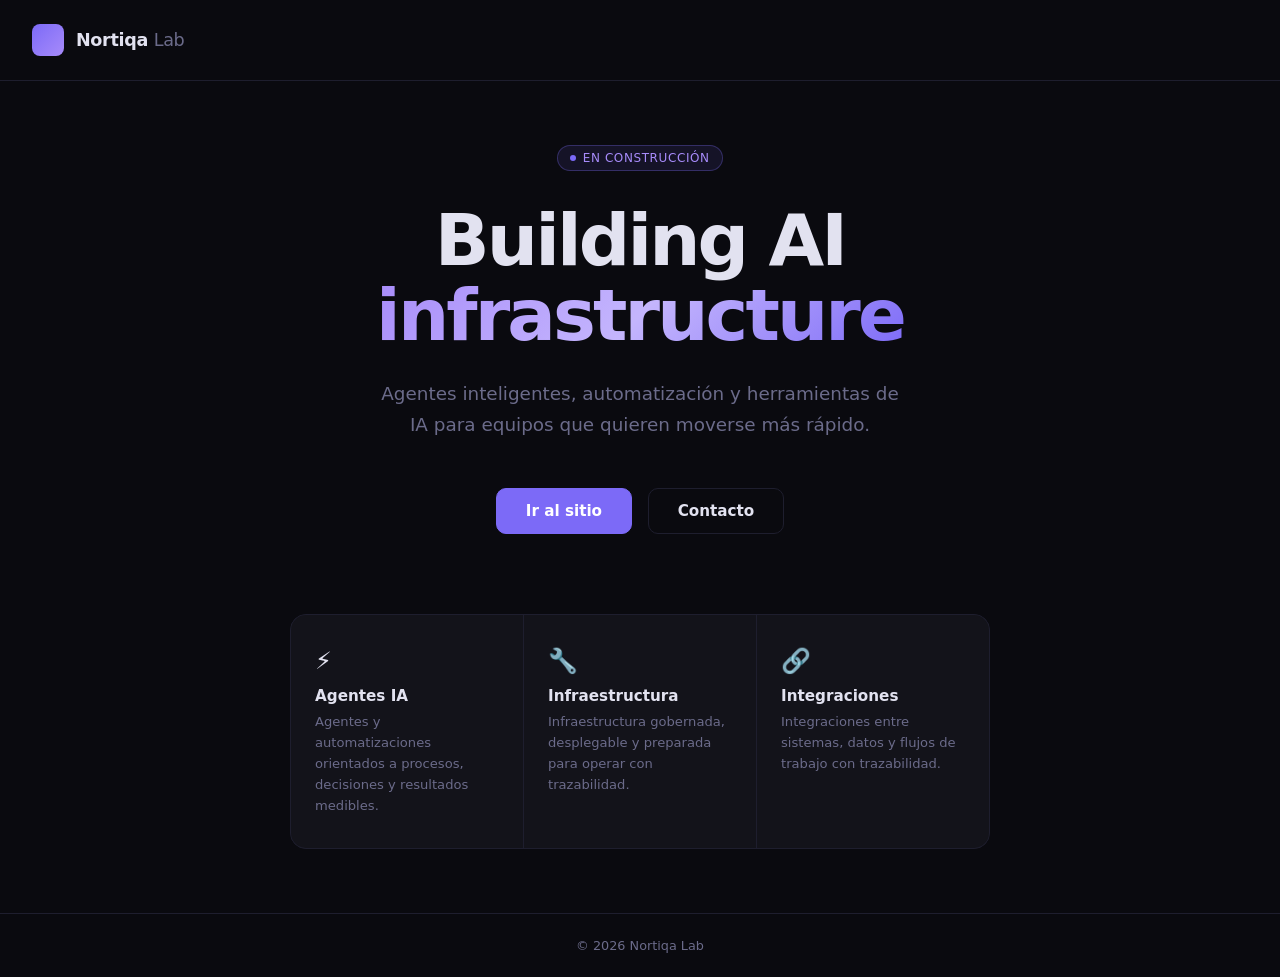
==== commit 36cc982a: "hotfix: reduce public technology exposure" ====
--- a/index.html
+++ b/index.html
@@ -1,469 +1,175 @@
-<!doctype html>
-<html lang="es-AR">
-  <head>
-    <meta charset="utf-8">
-    <meta name="viewport" content="width=device-width, initial-scale=1">
-    <meta name="description" content="Nortiqa — sistemas de inteligencia organizacional. Transformamos estructuras en organizaciones capaces de aprender, adaptarse y evolucionar.">
-    <meta name="theme-color" content="#040E0C">
-    <title>Nortiqa Lab – Inteligencia artificial aplicada para operaciones reales.</title>
-    <link rel="icon" href="favicon.ico" sizes="32x32">
-    <link rel="icon" href="assets/img/favicon.svg" type="image/svg+xml">
-    <link rel="apple-touch-icon" href="assets/img/apple-touch-icon.png">
-    <link rel="stylesheet" href="assets/css/styles.css">
-    <script src="assets/js/scene.js" defer></script>
-    <script src="assets/js/haz.js" defer></script>
-    <script src="assets/js/onda.js" defer></script>
-    <script src="assets/js/marcas.js" defer></script>
-    <script src="assets/js/terminal.js" defer></script>
-    <script src="assets/js/tablero.js" defer></script>
-    <script src="assets/js/volanta.js" defer></script>
-    <script src="assets/js/app.js" defer></script>
-  </head>
-  <body class="home">
-    <a href="#contenido"><span>Saltar al contenido</span></a>
+<!DOCTYPE html>
+<html lang="es">
+<head>
+  <meta charset="UTF-8">
+  <meta name="viewport" content="width=device-width, initial-scale=1.0">
+  <title>Nortiqa Lab</title>
+  <style>
+    *, *::before, *::after { box-sizing: border-box; margin: 0; padding: 0; }
+    :root {
+      --bg: #0a0a0f;
+      --surface: #13131a;
+      --border: #1e1e2e;
+      --accent: #7c6af7;
+      --accent2: #a78bfa;
+      --text: #e2e2f0;
+      --muted: #6b6b8a;
+    }
+    body {
+      background: var(--bg);
+      color: var(--text);
+      font-family: 'Segoe UI', system-ui, -apple-system, sans-serif;
+      min-height: 100vh;
+      display: flex;
+      flex-direction: column;
+    }
+    header {
+      padding: 1.5rem 2rem;
+      border-bottom: 1px solid var(--border);
+      display: flex;
+      align-items: center;
+      gap: 0.75rem;
+    }
+    .logo-mark {
+      width: 32px; height: 32px;
+      background: linear-gradient(135deg, var(--accent), var(--accent2));
+      border-radius: 8px;
+    }
+    .logo-text { font-weight: 700; font-size: 1.1rem; letter-spacing: -0.02em; }
+    .logo-text span { color: var(--muted); font-weight: 400; }
+    main {
+      flex: 1;
+      display: flex;
+      flex-direction: column;
+      align-items: center;
+      justify-content: center;
+      padding: 4rem 2rem;
+      text-align: center;
+    }
+    .badge {
+      display: inline-flex;
+      align-items: center;
+      gap: 0.4rem;
+      background: rgba(124,106,247,0.1);
+      border: 1px solid rgba(124,106,247,0.3);
+      color: var(--accent2);
+      font-size: 0.75rem;
+      padding: 0.3rem 0.8rem;
+      border-radius: 999px;
+      margin-bottom: 2rem;
+      letter-spacing: 0.05em;
+      text-transform: uppercase;
+    }
+    .badge::before { content: ''; width: 6px; height: 6px; background: var(--accent); border-radius: 50%; animation: pulse 2s infinite; }
+    @keyframes pulse { 0%,100%{opacity:1} 50%{opacity:0.3} }
+    h1 {
+      font-size: clamp(2.5rem, 6vw, 4.5rem);
+      font-weight: 800;
+      letter-spacing: -0.04em;
+      line-height: 1.05;
+      margin-bottom: 1.5rem;
+    }
+    h1 .grad {
+      background: linear-gradient(135deg, var(--accent2) 0%, #c4b5fd 50%, var(--accent) 100%);
+      -webkit-background-clip: text;
+      -webkit-text-fill-color: transparent;
+      background-clip: text;
+    }
+    p.sub {
+      color: var(--muted);
+      font-size: 1.15rem;
+      max-width: 520px;
+      line-height: 1.7;
+      margin-bottom: 3rem;
+    }
+    .cta-group { display: flex; gap: 1rem; flex-wrap: wrap; justify-content: center; }
+    .btn {
+      padding: 0.8rem 1.8rem;
+      border-radius: 10px;
+      font-size: 0.95rem;
+      font-weight: 600;
+      text-decoration: none;
+      transition: all 0.2s;
+    }
+    .btn-primary {
+      background: var(--accent);
+      color: #fff;
+      border: 1px solid var(--accent);
+    }
+    .btn-primary:hover { background: var(--accent2); border-color: var(--accent2); }
+    .btn-ghost {
+      background: transparent;
+      color: var(--text);
+      border: 1px solid var(--border);
+    }
+    .btn-ghost:hover { border-color: var(--muted); }
+    .grid {
+      display: grid;
+      grid-template-columns: repeat(auto-fit, minmax(200px, 1fr));
+      gap: 1px;
+      background: var(--border);
+      border: 1px solid var(--border);
+      border-radius: 16px;
+      overflow: hidden;
+      max-width: 700px;
+      width: 100%;
+      margin-top: 5rem;
+    }
+    .card {
+      background: var(--surface);
+      padding: 2rem 1.5rem;
+      text-align: left;
+    }
+    .card-icon { font-size: 1.5rem; margin-bottom: 0.75rem; }
+    .card h3 { font-size: 0.95rem; font-weight: 600; margin-bottom: 0.4rem; }
+    .card p { font-size: 0.82rem; color: var(--muted); line-height: 1.6; }
+    footer {
+      padding: 1.5rem 2rem;
+      border-top: 1px solid var(--border);
+      text-align: center;
+      color: var(--muted);
+      font-size: 0.8rem;
+    }
+    footer a { color: var(--muted); text-decoration: none; }
+    footer a:hover { color: var(--text); }
+  </style>
+</head>
+<body>
+  <header>
+    <div class="logo-mark"></div>
+    <div class="logo-text">Nortiqa <span>Lab</span></div>
+  </header>
 
-    <!-- El porcentaje mide la compilación real del shader y el primer cuadro.
-         No es una barra decorativa. -->
-    <div id="precarga" role="status" aria-live="polite">
-      <div class="precarga-grilla" aria-hidden="true">
-        <i></i><i></i><i></i><i></i><i></i><i></i><i></i><i></i><i></i>
+  <main>
+    <div class="badge">En construcción</div>
+    <h1>Building AI<br><span class="grad">infrastructure</span></h1>
+    <p class="sub">Agentes inteligentes, automatización y herramientas de IA para equipos que quieren moverse más rápido.</p>
+    <div class="cta-group">
+      <a href="https://nortiqalab.com" class="btn btn-primary">Ir al sitio</a>
+      <a href="mailto:contacto@nortiqalab.com" class="btn btn-ghost">Contacto</a>
+    </div>
+
+    <div class="grid">
+      <div class="card">
+        <div class="card-icon">⚡</div>
+        <h3>Agentes IA</h3>
+        <p>Agentes y automatizaciones orientados a procesos, decisiones y resultados medibles.</p>
       </div>
-      <div class="precarga-pie hud">
-        <span>Construyendo escena</span>
-        <span><b id="pct">0</b>%</span>
+      <div class="card">
+        <div class="card-icon">🔧</div>
+        <h3>Infraestructura</h3>
+        <p>Infraestructura gobernada, desplegable y preparada para operar con trazabilidad.</p>
+      </div>
+      <div class="card">
+        <div class="card-icon">🔗</div>
+        <h3>Integraciones</h3>
+        <p>Integraciones entre sistemas, datos y flujos de trabajo con trazabilidad.</p>
       </div>
     </div>
+  </main>
 
-    <canvas id="escena" aria-hidden="true"></canvas>
-
-    <header>
-      <a href="index.html" aria-label="Nortiqa, inicio">
-        NORTIQA<small>Sistemas de Inteligencia Organizacional</small>
-      </a>
-      <button type="button" class="hamburguesa" aria-expanded="false" aria-controls="nav-principal">
-        <span class="hamburguesa-lineas" aria-hidden="true"></span>
-        <span class="solo-lectores">Menú</span>
-      </button>
-      <nav aria-label="Principal" id="nav-principal">
-        <div id="nav-links">
-          <a href="#productos">Productos</a>
-          <a href="#metodo">Método</a>
-          <a href="#roadmap">Programas</a>
-        </div>
-        <a href="#contacto">Hablemos</a>
-      </nav>
-    </header>
-
-    <!-- El rail no es decoración: el contenido ya venía numerado 01–07 y
-         es la secuencia real del argumento. -->
-    <nav id="capitulos" aria-label="Capítulos">
-      <a href="#hero" aria-current="true"><span>Inicio</span></a>
-      <a href="#enfoque"><span>Enfoque</span></a>
-      <a href="#productos"><span>Productos</span></a>
-      <a href="#metodo"><span>Método</span></a>
-      <a href="#arquitectura"><span>Arquitectura</span></a>
-      <a href="#aplicaciones"><span>Aplicaciones</span></a>
-      <a href="#roadmap"><span>Roadmap</span></a>
-      <a href="#contacto"><span>Conversemos</span></a>
-    </nav>
-
-    <main id="contenido">
-      <section id="hero" aria-labelledby="inicio-titulo">
-        <div class="hero-copy">
-          <!-- La volanta se escribe sola, como una línea de terminal. Va
-               `aria-hidden` porque su texto cambia cada tres segundos y un lector
-               de pantalla lo anunciaría entero cada vez. La frase completa y quieta
-               queda en el párrafo de abajo, que además es de donde `volanta.js`
-               saca las palabras: en el HTML, no en el JS. -->
-          <p class="volanta" aria-hidden="true"><span class="volanta-signo"><span class="volanta-tilde">~</span> <span class="volanta-punta">&gt;</span></span><span class="volanta-txt"></span><span class="volanta-cursor"></span></p>
-          <p class="volanta-lectura solo-lectores">Arquitectura · Sistemas vivos · Capacidad emergente</p>
-          <h1 id="inicio-titulo">Sistemas de inteligencia <em>organizacional.</em></h1>
-          <p>Transformamos estructuras en organizaciones capaces de aprender, adaptarse y evolucionar más allá de las personas que las integran.</p>
-          <div class="acciones">
-            <a href="#productos"><span>Conocer más →</span></a>
-            <a href="#metodo"><span>Ver método</span></a>
-          </div>
-        </div>
-        <div class="capacidades tira" aria-label="Capacidades Nortiqa">
-          <!-- Iconos de Lucide (lucide.dev), licencia ISC. Copia de la licencia
-               en assets/licenses/lucide.txt. Van incrustados y no como
-               <img> para que tomen `currentColor` del capítulo. -->
-          <p class="capacidad"><svg class="icono icono--grilla" viewBox="0 0 24 24" fill="none" stroke="currentColor" stroke-width="1.5" stroke-linecap="round" stroke-linejoin="round" aria-hidden="true"><rect width="7" height="7" x="3" y="3" rx="1" /> <rect width="7" height="7" x="14" y="3" rx="1" /> <rect width="7" height="7" x="14" y="14" rx="1" /> <rect width="7" height="7" x="3" y="14" rx="1" /></svg><span><strong>Diagnóstico</strong><small>Inteligente</small></span></p>
-          <p class="capacidad"><svg class="icono icono--diana" viewBox="0 0 24 24" fill="none" stroke="currentColor" stroke-width="1.5" stroke-linecap="round" stroke-linejoin="round" aria-hidden="true"><circle cx="12" cy="12" r="10" /> <circle cx="12" cy="12" r="6" /> <circle cx="12" cy="12" r="2" /></svg><span><strong>Arquitectura</strong><small>Organizacional</small></span></p>
-          <p class="capacidad"><svg class="icono icono--aguja" viewBox="0 0 24 24" fill="none" stroke="currentColor" stroke-width="1.5" stroke-linecap="round" stroke-linejoin="round" aria-hidden="true"><path d="m12 14 4-4" /> <path d="M3.34 19a10 10 0 1 1 17.32 0" /></svg><span><strong>Medición</strong><small>Capacidad (NOI)</small></span></p>
-          <p class="capacidad"><svg class="icono icono--alza" viewBox="0 0 24 24" fill="none" stroke="currentColor" stroke-width="1.5" stroke-linecap="round" stroke-linejoin="round" aria-hidden="true"><path d="M16 7h6v6" /> <path d="m22 7-8.5 8.5-5-5L2 17" /></svg><span><strong>Evolución</strong><small>Continua</small></span></p>
-        </div>
-      </section>
-
-      <section id="enfoque" class="cap cap--claro-2" aria-labelledby="enfoque-titulo">
-        <div class="cap-cols">
-          <header class="cap-cabeza">
-            <p class="hud">01 / Enfoque</p>
-            <h2 id="enfoque-titulo">Sistemas antes que herramientas.</h2>
-          </header>
-          <div class="cap-texto">
-            <p>La tecnología es un medio. La capacidad organizacional es el producto.</p>
-            <p>No reemplazamos procesos con promesas abstractas. Transformamos tareas concretas en flujos controlados, auditables y útiles para equipos reales.</p>
-            <div class="chips">
-              <span class="chip">Control humano</span>
-              <span class="chip">Trazabilidad</span>
-              <span class="chip">Integración</span>
-              <span class="chip">Medición</span>
-            </div>
-          </div>
-        </div>
-      </section>
-
-      <section id="productos" class="cap cap--azul" aria-labelledby="productos-titulo">
-        <header class="cap-cabeza">
-          <p class="hud">02 / Productos</p>
-          <h2 id="productos-titulo">Sistemas en construcción</h2>
-        </header>
-        <p>Productos propios y módulos listos para convertirse en pilotos concretos.</p>
-        <div class="riel">
-          <div class="tarjetas tarjetas--fila">
-            <article class="tarjeta">
-              <svg class="icono icono--prod" viewBox="0 0 24 24" fill="none" stroke="currentColor" stroke-width="1.5" stroke-linecap="round" stroke-linejoin="round" aria-hidden="true"><path d="M6 22a2 2 0 0 1-2-2V4a2 2 0 0 1 2-2h8a2.4 2.4 0 0 1 1.704.706l3.588 3.588A2.4 2.4 0 0 1 20 8v12a2 2 0 0 1-2 2z" /> <path d="M14 2v5a1 1 0 0 0 1 1h5" /> <path d="M16 22a4 4 0 0 0-8 0" /> <circle cx="12" cy="15" r="3" /></svg>
-              <span class="hud">01 · MVP funcional</span>
-              <h3>VAL-CV <em>Intelligence</em></h3>
-              <p>Convierte CVs dispersos en perfiles master comparables, detecta brechas y genera entregables profesionales consistentes. El MVP ya se abre en nortiqalab.com/val-cv.</p>
-              <ul>
-                <li>Normalización inteligente</li>
-                <li>Diagnóstico de calidad</li>
-                <li>Detección de información faltante</li>
-              </ul>
-            </article>
-            <article class="tarjeta">
-              <svg class="icono icono--prod" viewBox="0 0 24 24" fill="none" stroke="currentColor" stroke-width="1.5" stroke-linecap="round" stroke-linejoin="round" aria-hidden="true"><path d="M12 8V4H8" /> <rect width="16" height="12" x="4" y="8" rx="2" /> <path d="M2 14h2" /> <path d="M20 14h2" /> <path d="M15 13v2" /> <path d="M9 13v2" /></svg>
-              <span class="hud">02 · Pilotos AI</span>
-              <h3>Agentes <em>operativos</em></h3>
-              <p>Asistentes conectados a documentos, datos, APIs y herramientas que consultan, preparan y ejecutan tareas controladas.</p>
-              <ul>
-                <li>Soporte documental</li>
-                <li>Seguimiento de tareas</li>
-                <li>Flujos conectados a n8n</li>
-              </ul>
-            </article>
-            <article class="tarjeta">
-              <svg class="icono icono--prod" viewBox="0 0 24 24" fill="none" stroke="currentColor" stroke-width="1.5" stroke-linecap="round" stroke-linejoin="round" aria-hidden="true"><ellipse cx="12" cy="5" rx="9" ry="3" /> <path d="M3 5V19A9 3 0 0 0 15 21.84" /> <path d="M21 5V8" /> <path d="M21 12L18 17H22L19 22" /> <path d="M3 12A9 3 0 0 0 14.59 14.87" /></svg>
-              <span class="hud">03 · Prototipo DB</span>
-              <h3>Query <em>OS</em></h3>
-              <p>Exploración de datos en lenguaje natural con acceso gobernado, validación previa y registro de cada consulta.</p>
-              <ul>
-                <li>Consultas en lenguaje natural</li>
-                <li>Fuentes permitidas</li>
-                <li>Ejecución segura y auditable</li>
-              </ul>
-            </article>
-            <article class="tarjeta">
-              <svg class="icono icono--prod" viewBox="0 0 24 24" fill="none" stroke="currentColor" stroke-width="1.5" stroke-linecap="round" stroke-linejoin="round" aria-hidden="true"><rect width="8" height="8" x="3" y="3" rx="2" /> <path d="M7 11v4a2 2 0 0 0 2 2h4" /> <rect width="8" height="8" x="13" y="13" rx="2" /></svg>
-              <span class="hud">04 · Modular ↻</span>
-              <h3>Automatizaciones <em>IA</em></h3>
-              <p>Pipelines de clasificación, resumen, generación documental y seguimiento para reducir carga repetitiva.</p>
-              <ul>
-                <li>Clasificación automática</li>
-                <li>Reportes y borradores</li>
-                <li>Control de procesos</li>
-              </ul>
-            </article>
-          </div>
-        </div>
-      </section>
-
-      <section id="metodo" class="cap cap--claro" aria-labelledby="metodo-titulo">
-        <!-- La onda de fondo. Port a mano del pen de yukiloz7 -un solo
-             fragment shader, `onda.js`-. Es un ADORNO: no dice nada, y por eso
-             va `aria-hidden` y fuera del alcance del puntero. -->
-        <canvas id="onda" aria-hidden="true"></canvas>
-        <header class="cap-cabeza">
-          <p class="hud">03 / Método</p>
-          <h2 id="metodo-titulo">Primero el proceso. Después la IA.</h2>
-        </header>
-        <p>La tecnología entra cuando ya entendimos qué debe pasar, quién valida y qué tiene que quedar registrado.</p>
-        <ol class="pasos">
-          <li class="paso">
-            <span class="hud">01</span>
-            <h3>Diagnóstico operativo</h3>
-            <p>Mapeamos fricciones, tareas, documentos, datos y responsables.</p>
-          </li>
-          <li class="paso">
-            <span class="hud">02</span>
-            <h3>Diseño del flujo</h3>
-            <p>Definimos automatización, validaciones humanas, reglas y trazabilidad.</p>
-          </li>
-          <li class="paso">
-            <span class="hud">03</span>
-            <h3>Prototipo funcional</h3>
-            <p>Construimos una primera versión usable enfocada en un problema concreto.</p>
-          </li>
-          <li class="paso">
-            <span class="hud">04</span>
-            <h3>Medición y ajuste</h3>
-            <p>Evaluamos calidad, tiempo, errores, consistencia y utilidad real.</p>
-          </li>
-          <li class="paso">
-            <span class="hud">05</span>
-            <h3>Escala controlada</h3>
-            <p>Integramos y desplegamos solo después de validar el flujo.</p>
-          </li>
-        </ol>
-      </section>
-
-      <section id="arquitectura" class="cap cap--claro-2" aria-labelledby="arquitectura-titulo">
-        <div class="cap-cols cap-cols--par">
-          <div class="cap-lado">
-            <header class="cap-cabeza">
-            <p class="hud">04 / Arquitectura</p>
-            <h2 id="arquitectura-titulo">Modular por diseño. Auditable por defecto.</h2>
-            </header>
-            <div class="cap-texto">
-              <p>Combinamos la tecnología necesaria para cada caso sin sumar complejidad porque sí.</p>
-              <p>Cada componente tiene un rol, límites definidos y una señal observable.</p>
-            </div>
-          </div>
-          <div class="arq">
-          <div class="mapa" role="img" aria-label="Núcleo Nortiqa rodeado de modelos de IA, agentes, n8n, datos, APIs y logs">
-          <!-- El núcleo. Adentro, `lucky-falcon-75` de xXJollyHAKERXx
-               (uiverse.io, MIT) copiado tal cual —sus dos divs— y el rótulo.
-               El envoltorio existe porque el `.spinner` GIRA: el rótulo tiene
-               que quedarse quieto, así que no puede ir adentro de él. Y porque
-               en teléfono los dos se mueven juntos a su propia fila. -->
-          <span class="nucleo">
-            <div class="spinner"><div class="spinner1"></div></div>
-            <span class="nucleo-texto"><strong>NQ</strong><small class="hud">Core</small></span>
-          </span>
-          <span class="chip mapa-item m1">Modelos IA</span>
-          <span class="chip mapa-item m2">Agentes</span>
-          <span class="chip mapa-item m3">n8n</span>
-          <span class="chip mapa-item m4">Datos</span>
-          <span class="chip mapa-item m5">APIs</span>
-          <span class="chip mapa-item m6">Logs</span>
-          </div>
-          <!-- El tablero de LEDs dibuja estas mismas palabras en un canvas.
-               `.arq-cadena` NO se borra: queda en el documento, oculta a la
-               vista pero no a los lectores de pantalla, y es de donde
-               `tablero.js` lee el texto. Un canvas no tiene contenido: si la
-               lista viviera sólo en el JS, la sección lo perdería para quien
-               no ve. -->
-          <div class="arq-cadena solo-lectores">
-          <span>Agentes operativos</span><i>◆</i>
-          <span>Automatización</span><i>◆</i>
-          <span>Datos</span><i>◆</i>
-          <span>Trazabilidad</span><i>◆</i>
-          <span>Productos IA</span>
-          </div>
-          <div class="tablero" id="tablero"></div>
-          </div>
-        </div>
-        <div class="marcas" aria-label="Tecnologías que operamos">
-          <!-- Logos de Simple Icons (simpleicons.org), CC0-1.0. Las marcas siguen
-               siendo de sus dueños; acá figuran como stack, no como sociedad. -->
-          <div class="marca-col">
-            <span class="marca on" role="img" aria-label="n8n"><svg viewBox="0 0 24 24" aria-hidden="true"><path d="M21.4737 5.6842c-1.1772 0-2.1663.8051-2.4468 1.8947h-2.8955c-1.235 0-2.289.893-2.492 2.111l-.1038.623a1.263 1.263 0 0 1-1.246 1.0555H11.289c-.2805-1.0896-1.2696-1.8947-2.4468-1.8947s-2.1663.8051-2.4467 1.8947H4.973c-.2805-1.0896-1.2696-1.8947-2.4468-1.8947C1.1311 9.4737 0 10.6047 0 12s1.131 2.5263 2.5263 2.5263c1.1772 0 2.1663-.8051 2.4468-1.8947h1.4223c.2804 1.0896 1.2696 1.8947 2.4467 1.8947 1.1772 0 2.1663-.8051 2.4468-1.8947h1.0008a1.263 1.263 0 0 1 1.2459 1.0555l.1038.623c.203 1.218 1.257 2.111 2.492 2.111h.3692c.2804 1.0895 1.2696 1.8947 2.4468 1.8947 1.3952 0 2.5263-1.131 2.5263-2.5263s-1.131-2.5263-2.5263-2.5263c-1.1772 0-2.1664.805-2.4468 1.8947h-.3692a1.263 1.263 0 0 1-1.246-1.0555l-.1037-.623A2.52 2.52 0 0 0 13.9607 12a2.52 2.52 0 0 0 .821-1.4794l.1038-.623a1.263 1.263 0 0 1 1.2459-1.0555h2.8955c.2805 1.0896 1.2696 1.8947 2.4468 1.8947 1.3952 0 2.5263-1.131 2.5263-2.5263s-1.131-2.5263-2.5263-2.5263m0 1.2632a1.263 1.263 0 0 1 1.2631 1.2631 1.263 1.263 0 0 1-1.2631 1.2632 1.263 1.263 0 0 1-1.2632-1.2632 1.263 1.263 0 0 1 1.2632-1.2631M2.5263 10.7368A1.263 1.263 0 0 1 3.7895 12a1.263 1.263 0 0 1-1.2632 1.2632A1.263 1.263 0 0 1 1.2632 12a1.263 1.263 0 0 1 1.2631-1.2632m6.3158 0A1.263 1.263 0 0 1 10.1053 12a1.263 1.263 0 0 1-1.2632 1.2632A1.263 1.263 0 0 1 7.579 12a1.263 1.263 0 0 1 1.2632-1.2632m10.1053 3.7895a1.263 1.263 0 0 1 1.2631 1.2632 1.263 1.263 0 0 1-1.2631 1.2631 1.263 1.263 0 0 1-1.2632-1.2631 1.263 1.263 0 0 1 1.2632-1.2632"/></svg></span>
-            <span class="marca" role="img" aria-label="Ubuntu"><svg viewBox="0 0 24 24" aria-hidden="true"><path d="M17.61.455a3.41 3.41 0 0 0-3.41 3.41 3.41 3.41 0 0 0 3.41 3.41 3.41 3.41 0 0 0 3.41-3.41 3.41 3.41 0 0 0-3.41-3.41zM12.92.8C8.923.777 5.137 2.941 3.148 6.451a4.5 4.5 0 0 1 .26-.007 4.92 4.92 0 0 1 2.585.737A8.316 8.316 0 0 1 12.688 3.6 4.944 4.944 0 0 1 13.723.834 11.008 11.008 0 0 0 12.92.8zm9.226 4.994a4.915 4.915 0 0 1-1.918 2.246 8.36 8.36 0 0 1-.273 8.303 4.89 4.89 0 0 1 1.632 2.54 11.156 11.156 0 0 0 .559-13.089zM3.41 7.932A3.41 3.41 0 0 0 0 11.342a3.41 3.41 0 0 0 3.41 3.409 3.41 3.41 0 0 0 3.41-3.41 3.41 3.41 0 0 0-3.41-3.41zm2.027 7.866a4.908 4.908 0 0 1-2.915.358 11.1 11.1 0 0 0 7.991 6.698 11.234 11.234 0 0 0 2.422.249 4.879 4.879 0 0 1-.999-2.85 8.484 8.484 0 0 1-.836-.136 8.304 8.304 0 0 1-5.663-4.32zm11.405.928a3.41 3.41 0 0 0-3.41 3.41 3.41 3.41 0 0 0 3.41 3.41 3.41 3.41 0 0 0 3.41-3.41 3.41 3.41 0 0 0-3.41-3.41z"/></svg></span>
-            <span class="marca" role="img" aria-label="ChatGPT"><svg viewBox="0 0 256 260" aria-hidden="true"><path d="M239.183914,106.202783 C245.054304,88.5242096 243.02228,69.1733805 233.607599,53.0998864 C219.451678,28.4588021 190.999703,15.7836129 163.213007,21.739505 C147.554077,4.32145883 123.794909,-3.42398554 100.87901,1.41873898 C77.9631105,6.26146349 59.3690093,22.9572536 52.0959621,45.2214219 C33.8436494,48.9644867 18.0901721,60.392749 8.86672513,76.5818033 C-5.443491,101.182962 -2.19544431,132.215255 16.8986662,153.320094 C11.0060865,170.990656 13.0197283,190.343991 22.4238231,206.422991 C36.5975553,231.072344 65.0680342,243.746566 92.8695738,237.783372 C105.235639,251.708249 123.001113,259.630942 141.623968,259.52692 C170.105359,259.552169 195.337611,241.165718 204.037777,214.045661 C222.28734,210.296356 238.038489,198.869783 247.267014,182.68528 C261.404453,158.127515 258.142494,127.262775 239.183914,106.202783 L239.183914,106.202783 Z M141.623968,242.541207 C130.255682,242.559177 119.243876,238.574642 110.519381,231.286197 L112.054146,230.416496 L163.724595,200.590881 C166.340648,199.056444 167.954321,196.256818 167.970781,193.224005 L167.970781,120.373788 L189.815614,133.010026 C190.034132,133.121423 190.186235,133.330564 190.224885,133.572774 L190.224885,193.940229 C190.168603,220.758427 168.442166,242.484864 141.623968,242.541207 Z M37.1575749,197.93062 C31.456498,188.086359 29.4094818,176.546984 31.3766237,165.342426 L32.9113895,166.263285 L84.6329973,196.088901 C87.2389349,197.618207 90.4682717,197.618207 93.0742093,196.088901 L156.255402,159.663793 L156.255402,184.885111 C156.243557,185.149771 156.111725,185.394602 155.89729,185.550176 L103.561776,215.733903 C80.3054953,229.131632 50.5924954,221.165435 37.1575749,197.93062 Z M23.5493181,85.3811273 C29.2899861,75.4733097 38.3511911,67.9162648 49.1287482,64.0478825 L49.1287482,125.438515 C49.0891492,128.459425 50.6965386,131.262556 53.3237748,132.754232 L116.198014,169.025864 L94.3531808,181.662102 C94.1132325,181.789434 93.8257461,181.789434 93.5857979,181.662102 L41.3526015,151.529534 C18.1419426,138.076098 10.1817681,108.385562 23.5493181,85.125333 L23.5493181,85.3811273 Z M203.0146,127.075598 L139.935725,90.4458545 L161.7294,77.8607748 C161.969348,77.7334434 162.256834,77.7334434 162.496783,77.8607748 L214.729979,108.044502 C231.032329,117.451747 240.437294,135.426109 238.871504,154.182739 C237.305714,172.939368 225.050719,189.105572 207.414262,195.67963 L207.414262,134.288998 C207.322521,131.276867 205.650697,128.535853 203.0146,127.075598 Z M224.757116,94.3850867 L223.22235,93.4642272 L171.60306,63.3828173 C168.981293,61.8443751 165.732456,61.8443751 163.110689,63.3828173 L99.9806554,99.8079259 L99.9806554,74.5866077 C99.9533004,74.3254088 100.071095,74.0701869 100.287609,73.9215426 L152.520805,43.7889738 C168.863098,34.3743518 189.174256,35.2529043 204.642579,46.0434841 C220.110903,56.8340638 227.949269,75.5923959 224.757116,94.1804513 L224.757116,94.3850867 Z M88.0606409,139.097931 L66.2158076,126.512851 C65.9950399,126.379091 65.8450965,126.154176 65.8065367,125.898945 L65.8065367,65.684966 C65.8314495,46.8285367 76.7500605,29.6846032 93.8270852,21.6883055 C110.90411,13.6920079 131.063833,16.2835462 145.5632,28.338998 L144.028434,29.2086986 L92.3579852,59.0343142 C89.7419327,60.5687513 88.1282597,63.3683767 88.1117998,66.4011901 L88.0606409,139.097931 Z M99.9294965,113.5185 L128.06687,97.3011417 L156.255402,113.5185 L156.255402,145.953218 L128.169187,162.170577 L99.9806554,145.953218 L99.9294965,113.5185 Z"/></svg></span>
-          </div>
-          <div class="marca-col">
-            <span class="marca on" role="img" aria-label="PostgreSQL"><svg viewBox="0 0 24 24" aria-hidden="true"><path d="M23.5594 14.7228a.5269.5269 0 0 0-.0563-.1191c-.139-.2632-.4768-.3418-1.0074-.2321-1.6533.3411-2.2935.1312-2.5256-.0191 1.342-2.0482 2.445-4.522 3.0411-6.8297.2714-1.0507.7982-3.5237.1222-4.7316a1.5641 1.5641 0 0 0-.1509-.235C21.6931.9086 19.8007.0248 17.5099.0005c-1.4947-.0158-2.7705.3461-3.1161.4794a9.449 9.449 0 0 0-.5159-.0816 8.044 8.044 0 0 0-1.3114-.1278c-1.1822-.0184-2.2038.2642-3.0498.8406-.8573-.3211-4.7888-1.645-7.2219.0788C.9359 2.1526.3086 3.8733.4302 6.3043c.0409.818.5069 3.334 1.2423 5.7436.4598 1.5065.9387 2.7019 1.4334 3.582.553.9942 1.1259 1.5933 1.7143 1.7895.4474.1491 1.1327.1441 1.8581-.7279.8012-.9635 1.5903-1.8258 1.9446-2.2069.4351.2355.9064.3625 1.39.3772a.0569.0569 0 0 0 .0004.0041 11.0312 11.0312 0 0 0-.2472.3054c-.3389.4302-.4094.5197-1.5002.7443-.3102.064-1.1344.2339-1.1464.8115-.0025.1224.0329.2309.0919.3268.2269.4231.9216.6097 1.015.6331 1.3345.3335 2.5044.092 3.3714-.6787-.017 2.231.0775 4.4174.3454 5.0874.2212.5529.7618 1.9045 2.4692 1.9043.2505 0 .5263-.0291.8296-.0941 1.7819-.3821 2.5557-1.1696 2.855-2.9059.1503-.8707.4016-2.8753.5388-4.1012.0169-.0703.0357-.1207.057-.1362.0007-.0005.0697-.0471.4272.0307a.3673.3673 0 0 0 .0443.0068l.2539.0223.0149.001c.8468.0384 1.9114-.1426 2.5312-.4308.6438-.2988 1.8057-1.0323 1.5951-1.6698zM2.371 11.8765c-.7435-2.4358-1.1779-4.8851-1.2123-5.5719-.1086-2.1714.4171-3.6829 1.5623-4.4927 1.8367-1.2986 4.8398-.5408 6.108-.13-.0032.0032-.0066.0061-.0098.0094-2.0238 2.044-1.9758 5.536-1.9708 5.7495-.0002.0823.0066.1989.0162.3593.0348.5873.0996 1.6804-.0735 2.9184-.1609 1.1504.1937 2.2764.9728 3.0892.0806.0841.1648.1631.2518.2374-.3468.3714-1.1004 1.1926-1.9025 2.1576-.5677.6825-.9597.5517-1.0886.5087-.3919-.1307-.813-.5871-1.2381-1.3223-.4796-.839-.9635-2.0317-1.4155-3.5126zm6.0072 5.0871c-.1711-.0428-.3271-.1132-.4322-.1772.0889-.0394.2374-.0902.4833-.1409 1.2833-.2641 1.4815-.4506 1.9143-1.0002.0992-.126.2116-.2687.3673-.4426a.3549.3549 0 0 0 .0737-.1298c.1708-.1513.2724-.1099.4369-.0417.156.0646.3078.26.3695.4752.0291.1016.0619.2945-.0452.4444-.9043 1.2658-2.2216 1.2494-3.1676 1.0128zm2.094-3.988-.0525.141c-.133.3566-.2567.6881-.3334 1.003-.6674-.0021-1.3168-.2872-1.8105-.8024-.6279-.6551-.9131-1.5664-.7825-2.5004.1828-1.3079.1153-2.4468.079-3.0586-.005-.0857-.0095-.1607-.0122-.2199.2957-.2621 1.6659-.9962 2.6429-.7724.4459.1022.7176.4057.8305.928.5846 2.7038.0774 3.8307-.3302 4.7363-.084.1866-.1633.3629-.2311.5454zm7.3637 4.5725c-.0169.1768-.0358.376-.0618.5959l-.146.4383a.3547.3547 0 0 0-.0182.1077c-.0059.4747-.054.6489-.115.8693-.0634.2292-.1353.4891-.1794 1.0575-.11 1.4143-.8782 2.2267-2.4172 2.5565-1.5155.3251-1.7843-.4968-2.0212-1.2217a6.5824 6.5824 0 0 0-.0769-.2266c-.2154-.5858-.1911-1.4119-.1574-2.5551.0165-.5612-.0249-1.9013-.3302-2.6462.0044-.2932.0106-.5909.019-.8918a.3529.3529 0 0 0-.0153-.1126 1.4927 1.4927 0 0 0-.0439-.208c-.1226-.4283-.4213-.7866-.7797-.9351-.1424-.059-.4038-.1672-.7178-.0869.067-.276.1831-.5875.309-.9249l.0529-.142c.0595-.16.134-.3257.213-.5012.4265-.9476 1.0106-2.2453.3766-5.1772-.2374-1.0981-1.0304-1.6343-2.2324-1.5098-.7207.0746-1.3799.3654-1.7088.5321a5.6716 5.6716 0 0 0-.1958.1041c.0918-1.1064.4386-3.1741 1.7357-4.4823a4.0306 4.0306 0 0 1 .3033-.276.3532.3532 0 0 0 .1447-.0644c.7524-.5706 1.6945-.8506 2.802-.8325.4091.0067.8017.0339 1.1742.081 1.939.3544 3.2439 1.4468 4.0359 2.3827.8143.9623 1.2552 1.9315 1.4312 2.4543-1.3232-.1346-2.2234.1268-2.6797.779-.9926 1.4189.543 4.1729 1.2811 5.4964.1353.2426.2522.4522.2889.5413.2403.5825.5515.9713.7787 1.2552.0696.087.1372.1714.1885.245-.4008.1155-1.1208.3825-1.0552 1.717-.0123.1563-.0423.4469-.0834.8148-.0461.2077-.0702.4603-.0994.7662zm.8905-1.6211c-.0405-.8316.2691-.9185.5967-1.0105a2.8566 2.8566 0 0 0 .135-.0406 1.202 1.202 0 0 0 .1342.103c.5703.3765 1.5823.4213 3.0068.1344-.2016.1769-.5189.3994-.9533.6011-.4098.1903-1.0957.333-1.7473.3636-.7197.0336-1.0859-.0807-1.1721-.151zm.5695-9.2712c-.0059.3508-.0542.6692-.1054 1.0017-.055.3576-.112.7274-.1264 1.1762-.0142.4368.0404.8909.0932 1.3301.1066.887.216 1.8003-.2075 2.7014a3.5272 3.5272 0 0 1-.1876-.3856c-.0527-.1276-.1669-.3326-.3251-.6162-.6156-1.1041-2.0574-3.6896-1.3193-4.7446.3795-.5427 1.3408-.5661 2.1781-.463zm.2284 7.0137a12.3762 12.3762 0 0 0-.0853-.1074l-.0355-.0444c.7262-1.1995.5842-2.3862.4578-3.4385-.0519-.4318-.1009-.8396-.0885-1.2226.0129-.4061.0666-.7543.1185-1.0911.0639-.415.1288-.8443.1109-1.3505.0134-.0531.0188-.1158.0118-.1902-.0457-.4855-.5999-1.938-1.7294-3.253-.6076-.7073-1.4896-1.4972-2.6889-2.0395.5251-.1066 1.2328-.2035 2.0244-.1859 2.0515.0456 3.6746.8135 4.8242 2.2824a.908.908 0 0 1 .0667.1002c.7231 1.3556-.2762 6.2751-2.9867 10.5405zm-8.8166-6.1162c-.025.1794-.3089.4225-.6211.4225a.5821.5821 0 0 1-.0809-.0056c-.1873-.026-.3765-.144-.5059-.3156-.0458-.0605-.1203-.178-.1055-.2844.0055-.0401.0261-.0985.0925-.1488.1182-.0894.3518-.1226.6096-.0867.3163.0441.6426.1938.6113.4186zm7.9305-.4114c.0111.0792-.049.201-.1531.3102-.0683.0717-.212.1961-.4079.2232a.5456.5456 0 0 1-.075.0052c-.2935 0-.5414-.2344-.5607-.3717-.024-.1765.2641-.3106.5611-.352.297-.0414.6111.0088.6356.1851z"/></svg></span>
-            <span class="marca" role="img" aria-label="Let's Encrypt"><svg viewBox="0 0 24 24" aria-hidden="true"><path d="M11.9914 0a.8829.8829 0 00-.8718.817v3.0209A.8829.8829 0 0012 4.7207a.8829.8829 0 00.8803-.8803V.817a.8829.8829 0 00-.889-.817zm7.7048 3.1089a.8804.8804 0 00-.5214.1742l-2.374 1.9482a.8804.8804 0 00.5592 1.5622.8794.8794 0 00.5592-.2001l2.3714-1.9506a.8804.8804 0 00-.5944-1.534zm-15.3763.0133a.8829.8829 0 00-.611 1.5206l2.37 1.9506a.876.876 0 00.5606.2001v-.002a.8804.8804 0 00.5597-1.5602L4.8277 3.2831a.8829.8829 0 00-.5078-.161zm7.6598 3.2275a5.0456 5.0456 0 00-5.0262 5.0455v1.4876H5.787a.9672.9672 0 00-.9647.9643v9.1887a.9672.9672 0 00.9647.9643H18.213a.9672.9672 0 00.9643-.9643v-9.1907a.9672.9672 0 00-.9643-.9623h-1.1684v-1.4876a5.0456 5.0456 0 00-5.0649-5.0455zm.0127 2.8933a2.1522 2.1522 0 012.1593 2.1522v1.4876H9.8473v-1.4876a2.1522 2.1522 0 012.145-2.1522zm7.3812.5033a.8829.8829 0 10.0705 1.7632h3.0267a.8829.8829 0 000-1.7609H19.444a.8829.8829 0 00-.0705-.0023zm-17.8444.0023a.8829.8829 0 000 1.7609h2.9983a.8829.8829 0 000-1.7609zm10.4596 6.7746a1.2792 1.2792 0 01.641 2.3926v1.2453a.6298.6298 0 01-1.2595 0v-1.2453a1.2792 1.2792 0 01.6185-2.3926z"/></svg></span>
-            <span class="marca" role="img" aria-label="Claude"><svg viewBox="0 0 24 24" aria-hidden="true"><path d="m4.7144 15.9555 4.7174-2.6471.079-.2307-.079-.1275h-.2307l-.7893-.0486-2.6956-.0729-2.3375-.0971-2.2646-.1214-.5707-.1215-.5343-.7042.0546-.3522.4797-.3218.686.0608 1.5179.1032 2.2767.1578 1.6514.0972 2.4468.255h.3886l.0546-.1579-.1336-.0971-.1032-.0972L6.973 9.8356l-2.55-1.6879-1.3356-.9714-.7225-.4918-.3643-.4614-.1578-1.0078.6557-.7225.8803.0607.2246.0607.8925.686 1.9064 1.4754 2.4893 1.8336.3643.3035.1457-.1032.0182-.0728-.164-.2733-1.3539-2.4467-1.445-2.4893-.6435-1.032-.17-.6194c-.0607-.255-.1032-.4674-.1032-.7285L6.287.1335 6.6997 0l.9957.1336.419.3642.6192 1.4147 1.0018 2.2282 1.5543 3.0296.4553.8985.2429.8318.091.255h.1579v-.1457l.1275-1.706.2368-2.0947.2307-2.6957.0789-.7589.3764-.9107.7468-.4918.5828.2793.4797.686-.0668.4433-.2853 1.8517-.5586 2.9021-.3643 1.9429h.2125l.2429-.2429.9835-1.3053 1.6514-2.0643.7286-.8196.85-.9046.5464-.4311h1.0321l.759 1.1293-.34 1.1657-1.0625 1.3478-.8804 1.1414-1.2628 1.7-.7893 1.36.0729.1093.1882-.0183 2.8535-.607 1.5421-.2794 1.8396-.3157.8318.3886.091.3946-.3278.8075-1.967.4857-2.3072.4614-3.4364.8136-.0425.0304.0486.0607 1.5482.1457.6618.0364h1.621l3.0175.2247.7892.522.4736.6376-.079.4857-1.2142.6193-1.6393-.3886-3.825-.9107-1.3113-.3279h-.1822v.1093l1.0929 1.0686 2.0035 1.8092 2.5075 2.3314.1275.5768-.3218.4554-.34-.0486-2.2039-1.6575-.85-.7468-1.9246-1.621h-.1275v.17l.4432.6496 2.3436 3.5214.1214 1.0807-.17.3521-.6071.2125-.6679-.1214-1.3721-1.9246L14.38 17.959l-1.1414-1.9428-.1397.079-.674 7.2552-.3156.3703-.7286.2793-.6071-.4614-.3218-.7468.3218-1.4753.3886-1.9246.3157-1.53.2853-1.9004.17-.6314-.0121-.0425-.1397.0182-1.4328 1.9672-2.1796 2.9446-1.7243 1.8456-.4128.164-.7164-.3704.0667-.6618.4008-.5889 2.386-3.0357 1.4389-1.882.929-1.0868-.0062-.1579h-.0546l-6.3385 4.1164-1.1293.1457-.4857-.4554.0608-.7467.2307-.2429 1.9064-1.3114Z"/></svg></span>
-          </div>
-          <div class="marca-col">
-            <span class="marca on" role="img" aria-label="Odoo"><svg viewBox="0 0 24 24" aria-hidden="true"><path d="M21.1002 15.7957c-1.6015 0-2.8997-1.2983-2.8997-2.8998s1.2983-2.8997 2.8997-2.8997c1.6015 0 2.8998 1.2982 2.8998 2.8997 0 1.5999-1.2979 2.8998-2.8998 2.8998zm0-1.2c.9388.0006 1.7003-.7601 1.7008-1.6989.0004-.9388-.7602-1.7003-1.699-1.7007h-.0018c-.9388.0004-1.6994.7619-1.699 1.7007.0005.9381.761 1.6985 1.699 1.699zm-6.0655 1.2c-1.6014 0-2.8997-1.2983-2.8997-2.8998s1.2983-2.8997 2.8997-2.8997c1.6015 0 2.8998 1.2982 2.8998 2.8997 0 1.5999-1.2999 2.8998-2.8998 2.8998zm0-1.2c.9389.0006 1.7003-.7601 1.7008-1.6989.0005-.9388-.7602-1.7003-1.699-1.7007h-.0018c-.9388.0004-1.6994.7619-1.699 1.7007.0005.9381.761 1.6985 1.699 1.699zM11.865 12.858c0 1.6199-1.2979 2.9378-2.8977 2.9378s-2.8998-1.314-2.8998-2.9358 1.1799-2.8597 2.8998-2.8597c.6359 0 1.2239.134 1.6998.484v-1.68a.6.6 0 0 1 1.2 0v4.0537h-.002zm-2.8977 1.7399c.9388.0005 1.7002-.7602 1.7007-1.699.0005-.9388-.7602-1.7003-1.699-1.7007h-.0017c-.9389.0004-1.6995.7619-1.699 1.7007.0004.9381.7608 1.6985 1.699 1.699zm-6.0675 1.1979C1.2983 15.7957 0 14.4974 0 12.8959s1.2983-2.8997 2.8998-2.8997 2.8997 1.2982 2.8997 2.8997c0 1.5999-1.2999 2.8998-2.8997 2.8998zm0-1.2c.9388.0006 1.7002-.7601 1.7007-1.699.0005-.9387-.7602-1.7002-1.699-1.7006h-.0017c-.9388.0004-1.6995.7619-1.699 1.7007.0004.9381.7608 1.6985 1.699 1.699z"/></svg></span>
-            <span class="marca" role="img" aria-label="Git"><svg viewBox="0 0 24 24" aria-hidden="true"><path d="M13.09 23.549a1.54 1.54 0 0 1-2.18 0L.451 13.089a1.54 1.54 0 0 1 0-2.179l7.191-7.19 2.733 2.733a1.85 1.85 0 0 0 .964 2.326v6.66a1.849 1.849 0 1 0 1.54 0V8.957l2.508 2.508a1.85 1.85 0 1 0 1.09-1.09l-2.634-2.634a1.85 1.85 0 0 0-2.378-2.377L8.73 2.63 10.91.451a1.54 1.54 0 0 1 2.179 0l10.459 10.46a1.54 1.54 0 0 1 0 2.179z"/></svg></span>
-            <span class="marca" role="img" aria-label="Gemini"><svg viewBox="0 0 24 24" aria-hidden="true"><path d="M11.04 19.32Q12 21.51 12 24q0-2.49.93-4.68.96-2.19 2.58-3.81t3.81-2.55Q21.51 12 24 12q-2.49 0-4.68-.93a12.3 12.3 0 0 1-3.81-2.58 12.3 12.3 0 0 1-2.58-3.81Q12 2.49 12 0q0 2.49-.96 4.68-.93 2.19-2.55 3.81a12.3 12.3 0 0 1-3.81 2.58Q2.49 12 0 12q2.49 0 4.68.96 2.19.93 3.81 2.55t2.55 3.81"/></svg></span>
-          </div>
-          <div class="marca-col">
-            <span class="marca on" role="img" aria-label="Docker"><svg viewBox="0 0 24 24" aria-hidden="true"><path d="M13.983 11.078h2.119a.186.186 0 00.186-.185V9.006a.186.186 0 00-.186-.186h-2.119a.185.185 0 00-.185.185v1.888c0 .102.083.185.185.185m-2.954-5.43h2.118a.186.186 0 00.186-.186V3.574a.186.186 0 00-.186-.185h-2.118a.185.185 0 00-.185.185v1.888c0 .102.082.185.185.185m0 2.716h2.118a.187.187 0 00.186-.186V6.29a.186.186 0 00-.186-.185h-2.118a.185.185 0 00-.185.185v1.887c0 .102.082.185.185.186m-2.93 0h2.12a.186.186 0 00.184-.186V6.29a.185.185 0 00-.185-.185H8.1a.185.185 0 00-.185.185v1.887c0 .102.083.185.185.186m-2.964 0h2.119a.186.186 0 00.185-.186V6.29a.185.185 0 00-.185-.185H5.136a.186.186 0 00-.186.185v1.887c0 .102.084.185.186.186m5.893 2.715h2.118a.186.186 0 00.186-.185V9.006a.186.186 0 00-.186-.186h-2.118a.185.185 0 00-.185.185v1.888c0 .102.082.185.185.185m-2.93 0h2.12a.185.185 0 00.184-.185V9.006a.185.185 0 00-.184-.186h-2.12a.185.185 0 00-.184.185v1.888c0 .102.083.185.185.185m-2.964 0h2.119a.185.185 0 00.185-.185V9.006a.185.185 0 00-.184-.186h-2.12a.186.186 0 00-.186.186v1.887c0 .102.084.185.186.185m-2.92 0h2.12a.185.185 0 00.184-.185V9.006a.185.185 0 00-.184-.186h-2.12a.185.185 0 00-.184.185v1.888c0 .102.082.185.185.185M23.763 9.89c-.065-.051-.672-.51-1.954-.51-.338.001-.676.03-1.01.087-.248-1.7-1.653-2.53-1.716-2.566l-.344-.199-.226.327c-.284.438-.49.922-.612 1.43-.23.97-.09 1.882.403 2.661-.595.332-1.55.413-1.744.42H.751a.751.751 0 00-.75.748 11.376 11.376 0 00.692 4.062c.545 1.428 1.355 2.48 2.41 3.124 1.18.723 3.1 1.137 5.275 1.137.983.003 1.963-.086 2.93-.266a12.248 12.248 0 003.823-1.389c.98-.567 1.86-1.288 2.61-2.136 1.252-1.418 1.998-2.997 2.553-4.4h.221c1.372 0 2.215-.549 2.68-1.009.309-.293.55-.65.707-1.046l.098-.288Z"/></svg></span>
-            <span class="marca" role="img" aria-label="Metabase"><svg viewBox="0 0 24 24" aria-hidden="true"><path d="M5.385 6.136c0 .807-.644 1.461-1.438 1.461s-1.438-.654-1.438-1.461.644-1.461 1.438-1.461 1.438.654 1.438 1.461zm-1.438 2.63c-.794 0-1.438.654-1.438 1.461s.644 1.461 1.438 1.461 1.438-.654 1.438-1.461-.644-1.461-1.438-1.461zm5.465-2.63c0 .807-.644 1.461-1.438 1.461s-1.438-.654-1.438-1.461.644-1.461 1.438-1.461 1.438.654 1.438 1.461zm-.35 0c0-.613-.488-1.111-1.088-1.111s-1.088.499-1.088 1.111.488 1.111 1.088 1.111 1.088-.498 1.088-1.111zm-1.088 5.592c.794 0 1.438-.654 1.438-1.461s-.644-1.461-1.438-1.461-1.438.654-1.438 1.461.643 1.461 1.438 1.461zm5.464-5.592c0 .807-.644 1.461-1.438 1.461s-1.438-.654-1.438-1.461.644-1.461 1.438-1.461 1.438.654 1.438 1.461zm-.35 0c0-.613-.488-1.111-1.088-1.111s-1.088.498-1.088 1.111S11.4 7.247 12 7.247s1.088-.498 1.088-1.111zm.35-4.675c0 .807-.644 1.461-1.438 1.461s-1.438-.654-1.438-1.461S11.206 0 12 0s1.438.654 1.438 1.461zm-.35 0C13.088.848 12.6.35 12 .35s-1.088.498-1.088 1.111S11.4 2.572 12 2.572s1.088-.498 1.088-1.111zm.35 8.806c0 .807-.644 1.461-1.438 1.461s-1.438-.654-1.438-1.461.644-1.461 1.438-1.461 1.438.654 1.438 1.461zm-.35 0c0-.613-.488-1.111-1.088-1.111s-1.088.498-1.088 1.111.488 1.111 1.088 1.111 1.088-.499 1.088-1.111zm4.376-4.131c0 .807-.644 1.461-1.438 1.461s-1.438-.654-1.438-1.461.644-1.461 1.438-1.461 1.438.654 1.438 1.461zm-.35 0c0-.613-.488-1.111-1.088-1.111s-1.088.498-1.088 1.111.488 1.111 1.088 1.111 1.088-.498 1.088-1.111zm2.939 1.461c.794 0 1.438-.654 1.438-1.461s-.644-1.461-1.438-1.461-1.438.654-1.438 1.461.644 1.461 1.438 1.461zm-4.027 1.209c-.794 0-1.438.654-1.438 1.461s.644 1.461 1.438 1.461 1.438-.654 1.438-1.461-.643-1.461-1.438-1.461zm4.027 0c-.794 0-1.438.654-1.438 1.461s.644 1.461 1.438 1.461 1.438-.654 1.438-1.461-.644-1.461-1.438-1.461zM3.947 12.857a1.45 1.45 0 0 0-1.438 1.461c0 .807.644 1.461 1.438 1.461s1.438-.654 1.438-1.461a1.45 1.45 0 0 0-1.438-1.461zm5.465 1.5c0 .807-.644 1.461-1.438 1.461s-1.438-.654-1.438-1.461.644-1.461 1.438-1.461 1.438.655 1.438 1.461zm-.35 0c0-.613-.488-1.111-1.088-1.111s-1.088.498-1.088 1.111.488 1.111 1.088 1.111 1.088-.498 1.088-1.111zM12 12.896c-.794 0-1.438.654-1.438 1.461s.644 1.461 1.438 1.461 1.438-.654 1.438-1.461-.644-1.461-1.438-1.461zm5.464 1.461c0 .807-.644 1.461-1.438 1.461s-1.438-.654-1.438-1.461.644-1.461 1.438-1.461 1.438.655 1.438 1.461zm-.35 0c0-.613-.488-1.111-1.088-1.111s-1.088.498-1.088 1.111.488 1.111 1.088 1.111 1.088-.498 1.088-1.111zm2.939-1.461c-.794 0-1.438.654-1.438 1.461s.644 1.461 1.438 1.461 1.438-.654 1.438-1.461-.644-1.461-1.438-1.461zM3.947 16.948c-.794 0-1.438.654-1.438 1.461s.644 1.461 1.438 1.461 1.438-.654 1.438-1.461-.644-1.461-1.438-1.461zm5.465 1.5c0 .807-.644 1.461-1.438 1.461s-1.438-.654-1.438-1.461.644-1.461 1.438-1.461 1.438.654 1.438 1.461zm-.35 0c0-.613-.488-1.111-1.088-1.111s-1.088.498-1.088 1.111.488 1.111 1.088 1.111 1.088-.498 1.088-1.111zm4.376 0c0 .807-.644 1.461-1.438 1.461s-1.438-.654-1.438-1.461.644-1.461 1.438-1.461 1.438.654 1.438 1.461zm-.35 0c0-.613-.488-1.111-1.088-1.111s-1.088.498-1.088 1.111.488 1.111 1.088 1.111 1.088-.498 1.088-1.111zm.35 4.091c0 .807-.644 1.461-1.438 1.461s-1.438-.654-1.438-1.461.644-1.461 1.438-1.461 1.438.654 1.438 1.461zm-.35 0c0-.613-.488-1.111-1.088-1.111s-1.088.498-1.088 1.111S11.4 23.65 12 23.65s1.088-.498 1.088-1.111zm4.376-4.091c0 .807-.644 1.461-1.438 1.461s-1.438-.654-1.438-1.461.644-1.461 1.438-1.461 1.438.654 1.438 1.461zm-.35 0c0-.613-.488-1.111-1.088-1.111s-1.088.498-1.088 1.111.488 1.111 1.088 1.111 1.088-.498 1.088-1.111zm2.939-1.461c-.794 0-1.438.654-1.438 1.461s.644 1.461 1.438 1.461 1.438-.654 1.438-1.461-.644-1.461-1.438-1.461z"/></svg></span>
-            <span class="marca" role="img" aria-label="OpenClaw"><svg viewBox="0 0 120 120" aria-hidden="true"><mask id="claw-m" maskUnits="userSpaceOnUse" x="0" y="0" width="120" height="120"><rect width="120" height="120" fill="#000"/><path d="M60 10 C30 10 15 35 15 55 C15 75 30 95 45 100 L45 110 L55 110 L55 100 C55 100 60 102 65 100 L65 110 L75 110 L75 100 C90 95 105 75 105 55 C105 35 90 10 60 10Z" fill="#fff"/><path d="M20 45 C5 40 0 50 5 60 C10 70 20 65 25 55 C28 48 25 45 20 45Z" fill="#fff"/><path d="M100 45 C115 40 120 50 115 60 C110 70 100 65 95 55 C92 48 95 45 100 45Z" fill="#fff"/><path d="M45 15 Q35 5 30 8" fill="none" stroke="#fff" stroke-width="6" stroke-linecap="round"/><path d="M75 15 Q85 5 90 8" fill="none" stroke="#fff" stroke-width="6" stroke-linecap="round"/><circle cx="45" cy="35" r="6" fill="#000"/><circle cx="75" cy="35" r="6" fill="#000"/></mask><rect width="120" height="120" mask="url(#claw-m)"/></svg></span>
-          </div>
-          <div class="marca-col">
-            <span class="marca on" role="img" aria-label="Python"><svg viewBox="0 0 24 24" aria-hidden="true"><path d="M14.25.18l.9.2.73.26.59.3.45.32.34.34.25.34.16.33.1.3.04.26.02.2-.01.13V8.5l-.05.63-.13.55-.21.46-.26.38-.3.31-.33.25-.35.19-.35.14-.33.1-.3.07-.26.04-.21.02H8.77l-.69.05-.59.14-.5.22-.41.27-.33.32-.27.35-.2.36-.15.37-.1.35-.07.32-.04.27-.02.21v3.06H3.17l-.21-.03-.28-.07-.32-.12-.35-.18-.36-.26-.36-.36-.35-.46-.32-.59-.28-.73-.21-.88-.14-1.05-.05-1.23.06-1.22.16-1.04.24-.87.32-.71.36-.57.4-.44.42-.33.42-.24.4-.16.36-.1.32-.05.24-.01h.16l.06.01h8.16v-.83H6.18l-.01-2.75-.02-.37.05-.34.11-.31.17-.28.25-.26.31-.23.38-.2.44-.18.51-.15.58-.12.64-.1.71-.06.77-.04.84-.02 1.27.05zm-6.3 1.98l-.23.33-.08.41.08.41.23.34.33.22.41.09.41-.09.33-.22.23-.34.08-.41-.08-.41-.23-.33-.33-.22-.41-.09-.41.09zm13.09 3.95l.28.06.32.12.35.18.36.27.36.35.35.47.32.59.28.73.21.88.14 1.04.05 1.23-.06 1.23-.16 1.04-.24.86-.32.71-.36.57-.4.45-.42.33-.42.24-.4.16-.36.09-.32.05-.24.02-.16-.01h-8.22v.82h5.84l.01 2.76.02.36-.05.34-.11.31-.17.29-.25.25-.31.24-.38.2-.44.17-.51.15-.58.13-.64.09-.71.07-.77.04-.84.01-1.27-.04-1.07-.14-.9-.2-.73-.25-.59-.3-.45-.33-.34-.34-.25-.34-.16-.33-.1-.3-.04-.25-.02-.2.01-.13v-5.34l.05-.64.13-.54.21-.46.26-.38.3-.32.33-.24.35-.2.35-.14.33-.1.3-.06.26-.04.21-.02.13-.01h5.84l.69-.05.59-.14.5-.21.41-.28.33-.32.27-.35.2-.36.15-.36.1-.35.07-.32.04-.28.02-.21V6.07h2.09l.14.01zm-6.47 14.25l-.23.33-.08.41.08.41.23.33.33.23.41.08.41-.08.33-.23.23-.33.08-.41-.08-.41-.23-.33-.33-.23-.41-.08-.41.08z"/></svg></span>
-            <span class="marca" role="img" aria-label="Nginx"><svg viewBox="0 0 24 24" aria-hidden="true"><path d="M12 0L1.605 6v12L12 24l10.395-6V6L12 0zm6 16.59c0 .705-.646 1.29-1.529 1.29-.631 0-1.351-.255-1.801-.81l-6-7.141v6.66c0 .721-.57 1.29-1.274 1.29H7.32c-.721 0-1.29-.6-1.29-1.29V7.41c0-.705.63-1.29 1.5-1.29.646 0 1.38.255 1.83.81l5.97 7.141V7.41c0-.721.6-1.29 1.29-1.29h.075c.72 0 1.29.6 1.29 1.29v9.18H18z"/></svg></span>
-            <span class="marca" role="img" aria-label="OpenCode"><svg viewBox="0 0 24 24" aria-hidden="true"><path d="M22 24H2V0h20zM17 4.8H7v14.4h10z"/></svg></span>
-          </div>
-          <div class="marca-col">
-            <span class="marca on" role="img" aria-label="AWS"><svg viewBox="0 0 256 153" aria-hidden="true"><path d="M72.392053,55.4384106 C72.392053,58.5748344 72.7311258,61.1178808 73.3245033,62.9827815 C74.002649,64.8476821 74.8503311,66.8821192 76.0370861,69.0860927 C76.4609272,69.7642384 76.6304636,70.4423841 76.6304636,71.0357616 C76.6304636,71.8834437 76.1218543,72.7311258 75.0198675,73.5788079 L69.6794702,77.1390728 C68.9165563,77.6476821 68.1536424,77.9019868 67.4754967,77.9019868 C66.6278146,77.9019868 65.7801325,77.4781457 64.9324503,76.7152318 C63.7456954,75.4437086 62.7284768,74.0874172 61.8807947,72.7311258 C61.0331126,71.2900662 60.1854305,69.6794702 59.2529801,67.7298013 C52.6410596,75.5284768 44.3337748,79.4278146 34.3311258,79.4278146 C27.210596,79.4278146 21.5311258,77.3933775 17.3774834,73.3245033 C13.2238411,69.2556291 11.1046358,63.8304636 11.1046358,57.0490066 C11.1046358,49.8437086 13.6476821,43.994702 18.818543,39.586755 C23.989404,35.1788079 30.8556291,32.9748344 39.586755,32.9748344 C42.4688742,32.9748344 45.4357616,33.2291391 48.5721854,33.6529801 C51.7086093,34.0768212 54.9298013,34.7549669 58.3205298,35.5178808 L58.3205298,29.3298013 C58.3205298,22.8874172 56.9642384,18.394702 54.3364238,15.7668874 C51.6238411,13.1390728 47.0463576,11.8675497 40.5192053,11.8675497 C37.5523179,11.8675497 34.5006623,12.2066225 31.3642384,12.9695364 C28.2278146,13.7324503 25.1761589,14.6649007 22.2092715,15.8516556 C20.8529801,16.4450331 19.8357616,16.784106 19.2423841,16.9536424 C18.6490066,17.1231788 18.2251656,17.207947 17.8860927,17.207947 C16.6993377,17.207947 16.1059603,16.3602649 16.1059603,14.5801325 L16.1059603,10.4264901 C16.1059603,9.07019868 16.2754967,8.05298013 16.6993377,7.45960265 C17.1231788,6.86622517 17.8860927,6.27284768 19.0728477,5.6794702 C22.0397351,4.15364238 25.6,2.88211921 29.7536424,1.86490066 C33.9072848,0.762913907 38.3152318,0.254304636 42.9774834,0.254304636 C53.0649007,0.254304636 60.4397351,2.54304636 65.186755,7.1205298 C69.8490066,11.6980132 72.2225166,18.6490066 72.2225166,27.9735099 L72.2225166,55.4384106 L72.392053,55.4384106 Z M37.9761589,68.3231788 C40.7735099,68.3231788 43.6556291,67.8145695 46.7072848,66.797351 C49.7589404,65.7801325 52.4715232,63.9152318 54.7602649,61.3721854 C56.1165563,59.7615894 57.1337748,57.981457 57.6423841,55.9470199 C58.1509934,53.9125828 58.4900662,51.4543046 58.4900662,48.5721854 L58.4900662,45.0119205 C56.0317881,44.418543 53.4039735,43.9099338 50.6913907,43.5708609 C47.9788079,43.2317881 45.3509934,43.0622517 42.7231788,43.0622517 C37.0437086,43.0622517 32.8900662,44.1642384 30.0927152,46.4529801 C27.2953642,48.7417219 25.9390728,51.9629139 25.9390728,56.2013245 C25.9390728,60.1854305 26.9562914,63.1523179 29.0754967,65.186755 C31.1099338,67.3059603 34.0768212,68.3231788 37.9761589,68.3231788 Z M106.045033,77.4781457 C104.519205,77.4781457 103.501987,77.2238411 102.823841,76.6304636 C102.145695,76.1218543 101.552318,74.9350993 101.043709,73.3245033 L81.1231788,7.7986755 C80.6145695,6.10331126 80.3602649,5.0013245 80.3602649,4.40794702 C80.3602649,3.05165563 81.0384106,2.28874172 82.394702,2.28874172 L90.7019868,2.28874172 C92.3125828,2.28874172 93.4145695,2.54304636 94.007947,3.13642384 C94.6860927,3.64503311 95.194702,4.83178808 95.7033113,6.44238411 L109.944371,62.5589404 L123.168212,6.44238411 C123.592053,4.74701987 124.100662,3.64503311 124.778808,3.13642384 C125.456954,2.62781457 126.643709,2.28874172 128.169536,2.28874172 L134.950993,2.28874172 C136.561589,2.28874172 137.663576,2.54304636 138.341722,3.13642384 C139.019868,3.64503311 139.613245,4.83178808 139.952318,6.44238411 L153.345695,63.2370861 L168.010596,6.44238411 C168.519205,4.74701987 169.112583,3.64503311 169.70596,3.13642384 C170.384106,2.62781457 171.486093,2.28874172 173.011921,2.28874172 L180.895364,2.28874172 C182.251656,2.28874172 183.01457,2.96688742 183.01457,4.40794702 C183.01457,4.83178808 182.929801,5.25562914 182.845033,5.76423841 C182.760265,6.27284768 182.590728,6.95099338 182.251656,7.88344371 L161.822517,73.4092715 C161.313907,75.1046358 160.72053,76.2066225 160.042384,76.7152318 C159.364238,77.2238411 158.262252,77.5629139 156.821192,77.5629139 L149.531126,77.5629139 C147.92053,77.5629139 146.818543,77.3086093 146.140397,76.7152318 C145.462252,76.1218543 144.868874,75.0198675 144.529801,73.3245033 L131.390728,18.6490066 L118.336424,73.2397351 C117.912583,74.9350993 117.403974,76.0370861 116.725828,76.6304636 C116.047682,77.2238411 114.860927,77.4781457 113.335099,77.4781457 L106.045033,77.4781457 Z M214.972185,79.7668874 C210.564238,79.7668874 206.156291,79.2582781 201.917881,78.2410596 C197.67947,77.2238411 194.37351,76.1218543 192.169536,74.8503311 C190.813245,74.0874172 189.880795,73.2397351 189.541722,72.4768212 C189.202649,71.7139073 189.033113,70.8662252 189.033113,70.1033113 L189.033113,65.7801325 C189.033113,64 189.711258,63.1523179 190.982781,63.1523179 C191.491391,63.1523179 192,63.2370861 192.508609,63.4066225 C193.017219,63.5761589 193.780132,63.9152318 194.627815,64.2543046 C197.509934,65.5258278 200.646358,66.5430464 203.952318,67.2211921 C207.343046,67.8993377 210.649007,68.2384106 214.039735,68.2384106 C219.380132,68.2384106 223.533775,67.3059603 226.415894,65.4410596 C229.298013,63.5761589 230.823841,60.8635762 230.823841,57.3880795 C230.823841,55.0145695 230.060927,53.0649007 228.535099,51.4543046 C227.009272,49.8437086 224.127152,48.402649 219.97351,47.0463576 L207.682119,43.2317881 C201.49404,41.2821192 196.916556,38.4 194.119205,34.5854305 C191.321854,30.8556291 189.880795,26.7019868 189.880795,22.2940397 C189.880795,18.7337748 190.643709,15.597351 192.169536,12.8847682 C193.695364,10.1721854 195.729801,7.7986755 198.272848,5.93377483 C200.815894,3.98410596 203.698013,2.54304636 207.088742,1.52582781 C210.47947,0.508609272 214.039735,0.0847682119 217.769536,0.0847682119 C219.634437,0.0847682119 221.584106,0.169536424 223.449007,0.42384106 C225.398675,0.678145695 227.178808,1.01721854 228.95894,1.35629139 C230.654305,1.78013245 232.264901,2.20397351 233.790728,2.71258278 C235.316556,3.22119205 236.503311,3.72980132 237.350993,4.2384106 C238.537748,4.91655629 239.38543,5.59470199 239.89404,6.35761589 C240.402649,7.03576159 240.656954,7.96821192 240.656954,9.15496689 L240.656954,13.1390728 C240.656954,14.9192053 239.978808,15.8516556 238.707285,15.8516556 C238.029139,15.8516556 236.927152,15.5125828 235.486093,14.8344371 C230.654305,12.6304636 225.229139,11.5284768 219.210596,11.5284768 C214.378808,11.5284768 210.564238,12.2913907 207.936424,13.9019868 C205.308609,15.5125828 203.952318,17.9708609 203.952318,21.4463576 C203.952318,23.8198675 204.8,25.8543046 206.495364,27.4649007 C208.190728,29.0754967 211.327152,30.6860927 215.819868,32.1271523 L227.856954,35.9417219 C233.960265,37.8913907 238.368212,40.6039735 240.996026,44.0794702 C243.623841,47.5549669 244.895364,51.5390728 244.895364,55.9470199 C244.895364,59.592053 244.13245,62.8980132 242.691391,65.7801325 C241.165563,68.6622517 239.131126,71.205298 236.503311,73.2397351 C233.875497,75.3589404 230.739073,76.8847682 227.09404,77.986755 C223.27947,79.1735099 219.295364,79.7668874 214.972185,79.7668874 Z"/><path d="M230.993377,120.964238 C203.104636,141.562914 162.58543,152.498013 127.745695,152.498013 C78.9192053,152.498013 34.9245033,134.442384 1.69536424,104.434437 C-0.932450331,102.060927 1.4410596,98.8397351 4.57748344,100.704636 C40.5192053,121.557616 84.8529801,134.188079 130.712583,134.188079 C161.65298,134.188079 195.645033,127.745695 226.924503,114.521854 C231.586755,112.402649 235.570861,117.57351 230.993377,120.964238 Z M242.606623,107.740397 C239.046358,103.162914 219.04106,105.536424 209.970861,106.638411 C207.258278,106.977483 206.834437,104.603974 209.292715,102.823841 C225.229139,91.6344371 251.422517,94.8556291 254.474172,98.5854305 C257.525828,102.4 253.62649,128.593377 238.707285,141.139073 C236.418543,143.088742 234.21457,142.071523 235.231788,139.528477 C238.622517,131.136424 246.166887,112.233113 242.606623,107.740397 Z"/></svg></span>
-            <span class="marca" role="img" aria-label="GitHub"><svg viewBox="0 0 24 24" aria-hidden="true"><path d="M12 .297c-6.63 0-12 5.373-12 12 0 5.303 3.438 9.8 8.205 11.385.6.113.82-.258.82-.577 0-.285-.01-1.04-.015-2.04-3.338.724-4.042-1.61-4.042-1.61C4.422 18.07 3.633 17.7 3.633 17.7c-1.087-.744.084-.729.084-.729 1.205.084 1.838 1.236 1.838 1.236 1.07 1.835 2.809 1.305 3.495.998.108-.776.417-1.305.76-1.605-2.665-.3-5.466-1.332-5.466-5.93 0-1.31.465-2.38 1.235-3.22-.135-.303-.54-1.523.105-3.176 0 0 1.005-.322 3.3 1.23.96-.267 1.98-.399 3-.405 1.02.006 2.04.138 3 .405 2.28-1.552 3.285-1.23 3.285-1.23.645 1.653.24 2.873.12 3.176.765.84 1.23 1.91 1.23 3.22 0 4.61-2.805 5.625-5.475 5.92.42.36.81 1.096.81 2.22 0 1.606-.015 2.896-.015 3.286 0 .315.21.69.825.57C20.565 22.092 24 17.592 24 12.297c0-6.627-5.373-12-12-12"/></svg></span>
-            <span class="marca" role="img" aria-label="Hermes"><svg viewBox="0 0 40 56" aria-hidden="true"><path d="M15.403 35.405q.17.114.101-.03l-.029-.062.047-.038c.05-.046.13-.046.294 0 .05.017.109.033.13.038.055.017.046-.021-.034-.105-.037-.038-.062-.08-.058-.092.008-.033.365-.038.44-.004.033.012.067.02.071.017.017-.017-.063-.084-.138-.122-.097-.05-.11-.07-.063-.105.024-.02.084-.029.214-.037.185-.013.256-.034.164-.055a1 1 0 0 1-.089-.025.3.3 0 0 0-.08-.016q-.038.002-.038-.034c0-.05.06-.067.248-.067.172-.004.239-.013.252-.046.004-.02-.072-.046-.186-.062-.046-.005-.08-.017-.08-.025 0-.029.067-.033.235-.025.147.013.168.009.177-.017.017-.041-.02-.06-.147-.06-.234 0-.26-.066-.033-.08.097-.003.139-.016.139-.028 0-.025.033-.042.083-.042s.102-.033.147-.062c.029-.017-.059-.038-.16-.038-.1 0-.121-.009-.121-.017s.025-.03.062-.05c.034-.018.089-.051.122-.072a3 3 0 0 1 .412-.16c.075-.024.143-.062.143-.088s-.105-.008-.231-.008c-.235 0-.323-.013-.323-.042s.02-.025.046-.033c.08-.033.206-.101.252-.139.05-.042.05-.037-.172.038-.146.05-.332.071-.352.038-.004-.009-.033-.02-.067-.03-.08-.012-.164-.059-.155-.08.008-.028.075-.037.1-.012.021.02.098.025.098.004 0-.02-.075-.083-.176-.134a22.864 22.864 0 0 1-.713-.357 10 10 0 0 0-.387-.193 1 1 0 0 1-.139-.06.2.2 0 0 0-.055-.016 1 1 0 0 1-.201-.076.3.3 0 0 0-.089-.025.2.2 0 0 1-.071-.017c-.017-.008-.08-.02-.147-.033a9 9 0 0 0-.566-.08c-.102-.013-.14-.042-.085-.062.017-.004.126-.017.244-.025.21-.017.268-.008.562.055.097.02.361.104.437.139.025.013.084.033.126.05.075.03.172.071.223.097a.1.1 0 0 0 .041.013c.009 0 .084.033.164.07.083.038.155.076.163.076.005.005.013 0 .013-.008s-.033-.03-.07-.047a1 1 0 0 1-.144-.08.4.4 0 0 0-.088-.046.4.4 0 0 1-.118-.05c-.088-.042-.125-.062-.281-.13a.5.5 0 0 1-.093-.042c-.017-.004-.047-.013-.06-.013a.2.2 0 0 1-.066-.02.7.7 0 0 0-.13-.05 1 1 0 0 1-.151-.05c-.118-.039-.22-.05-.52-.06a2.5 2.5 0 0 0-.714.06c-.357.07-.433.104-.593.267-.281.298-.432.5-.411.555.019.035.12.01.245-.07.08-.05.118-.062.155-.06.033.01.047.005.055-.016.009-.046.26-.198.285-.173.009.009.013.02.009.02a1.146 1.146 0 0 0-.205.16.6.6 0 0 1-.126.097c-.02.004-.034.02-.034.033a.4.4 0 0 1-.074.101c-.039.042-.068.08-.063.084.016.017.067.008.088-.017.02-.03.084-.03.092 0 .008.02-.038.054-.219.168-.159.101-.088.097.118-.004.05-.025.092-.038.101-.033.013.012 0 .033-.13.193q-.157.189-.118.226c.009.009.034 0 .06-.02a.2.2 0 0 1 .054-.034.3.3 0 0 0 .072-.05c.033-.029.067-.042.075-.037a.4.4 0 0 1-.02.121c-.03.097-.03.105-.004.151.033.062.046.062.06.004.032-.126.154-.332.264-.44.13-.135.319-.286.402-.327.03-.017.072-.039.085-.056.033-.029.054 0 .033.042-.06.118-.105.24-.122.307-.08.361-.06.437.122.513.037.017.08.038.088.046.009.009-.012.042-.054.08l-.072.062.025.06c.071.167.345.458.508.533.101.046.122.05.298.05s.206-.004.28-.038c.114-.05.316-.214.433-.344.08-.093.168-.252.173-.298 0-.013-.038-.051-.084-.093-.122-.101-.11-.139.055-.176.046-.013.113-.08.113-.117s-.02-.055-.047-.102q-.091-.183.08-.096c.03.02.13.07.219.117.083.046.218.126.293.176l.135.093-.004.084c-.005.13-.105.323-.231.449-.243.23-.491.356-.982.5-.16.045-.328.061-.634.061-.458 0-.718-.046-1.088-.201-.201-.08-.31-.089-.424-.025-.07.046-.105.109-.042.084a.8.8 0 0 1 .268-.033c.034.008.11.037.172.067.13.067.139.089.08.185-.05.088-.02.105.076.041a.3.3 0 0 1 .146-.05h.063l.004.089.008.083.072-.058a1 1 0 0 1 .083-.063c.025 0 .056.042.056.084 0 .041.004.054.012.067.013.017.02.017.042-.009.084-.1.101-.108.134-.104.025.004.039.02.047.06.02.096.042.104.122.024.113-.113.163-.097.218.067.005.017.025.03.042.03.034 0 .038-.01.059-.106q.011-.046.055-.055c.05-.013.08 0 .18.084.06.046.064.046.093.017.02-.017.038-.046.038-.062.004-.033.02-.038.109-.042.092-.007.104-.002.197.06m-2.14-2.737q.032.001.028.02c-.013.033-.062.038-.062.005 0-.012.012-.025.033-.025m-.118.084c.038-.038.067-.042.067-.009 0 .034-.013.025-.025.025s-.025.009-.025.017-.012.017-.024.017c-.036 0-.036-.008.007-.05m.163.13-.189.131c-.071.05-.155.105-.18.117-.06.03-.063.03-.063.005s.042-.068.109-.114l.138-.097c.06-.038.11-.07.118-.07s.02-.014.038-.03c.03-.025.033-.025.06 0 .024.02.02.03-.03.059m.135-.088c-.02.025-.05.033-.071.013q-.032-.029.024-.042c.05-.013.071 0 .047.029m.104-.042c-.033.02-.063.02-.075 0-.017-.025.059-.06.08-.033.012.012.012.02-.005.033"/><path d="M16.238 32.987c.017 0 .03-.004.025-.009q-.013-.011-.034-.004-.017.014.009.013M13.246 34.502c0-.067-.033-.159-.06-.15-.024.008-.033.121-.008.163.025.05.068.042.068-.013M10.219 37.667c-.08-.046-.323-.105-.39-.092-.03.005-.018.013.05.046.192.097.39.26.558.462.029.038.042.042.054.025.017-.029.005-.139-.029-.21-.024-.063-.143-.176-.243-.23M10.517 40.815c-.025-.02-.059-.037-.076-.037-.042 0-.109.088-.143.189-.029.075-.029.088 0 .142a.2.2 0 0 0 .055.085c.033.029.046.017.08-.085a.6.6 0 0 1 .067-.134c.063-.076.068-.113.017-.16"/><path d="M35.637 0H4.362A4.36 4.36 0 0 0 0 4.362V51.57a4.36 4.36 0 0 0 4.362 4.362h31.276A4.36 4.36 0 0 0 40 51.57V4.362A4.363 4.363 0 0 0 35.637 0M13.632 54.582h-.753q.008-.003.014-.004c.055 0 .697-.328.893-.458.093-.06.16-.075.219-.05.017.004.029.017.029.03 0 .011-.067.088-.146.175-.08.089-.177.202-.21.248zm.82-.443a4 4 0 0 0-.12.306l-.051.139h-.487l.026-.047a7 7 0 0 1 .247-.37c.05-.07.055-.07.18-.083.068-.004.147-.013.173-.02q.076-.015.033.075m-.046-9.49c-.088.018-.21.034-.268.043-.062.008-.188.025-.285.041-.336.05-.449.063-.646.076l-.386.033c-.332.03-.764.017-1.084-.029a1.7 1.7 0 0 1-.554-.217c-.109-.062-.332-.285-.431-.436a4 4 0 0 1-.206-.332c0-.009-.025-.047-.05-.093a27.865 27.865 0 0 1-.343-.613c-.613-1.105-.799-1.462-1.126-2.167a6 6 0 0 1-.281-.722c-.009-.03-.025-.071-.033-.101a3 3 0 0 1-.102-.337 3.832 3.832 0 0 1-.122-.521c-.016-.083-.037-.205-.05-.268-.028-.155-.028-1.104 0-1.293a6 6 0 0 0 .063-.57c.008-.144.033-.198.05-.118.06.293.117.429.256.617.097.135.307.349.483.504.176.151.276.285.319.433a.62.62 0 0 1-.071.52c-.214.298-.24.36-.197.532.012.063.033.13.041.147s.03.075.05.126c.064.15.122.247.286.466.121.163.15.214.13.223-.03.02-.08.004-.134-.042-.021-.025-.046-.042-.055-.042-.02 0-.008.097.025.164.033.076.101.344.101.424s.139.294.365.491c.093.08.173.147.181.147s.038.02.067.05q.094.081.143.025c.025-.033-.012-.097-.104-.15-.034-.026-.063-.047-.063-.056 0-.013.084-.038.244-.066.07-.017.1-.03.285-.114.177-.08.219-.15.063-.1a1.4 1.4 0 0 1-.555.07c-.23-.004-.272-.02-.36-.105a.36.36 0 0 1-.114-.26c0-.097.004-.093.084-.185.097-.117.155-.146.336-.168.067-.008.185-.029.26-.05.114-.029.168-.033.353-.029.197.009.282.017.638.089.135.024.29.066.302.08.02.02-.008.062-.046.062-.088 0-.365.143-.365.184s.017.021.147-.017c.298-.092.436-.142.482-.176a.3.3 0 0 1 .11-.05 1 1 0 0 0 .13-.029l.07-.017v-.088c0-.076-.008-.097-.05-.143-.058-.06-.088-.062-.134-.013-.029.029-.046.033-.121.025-.143-.017-.281-.072-.571-.23l-.06-.034a7 7 0 0 1-.238-.139c-.336-.201-.458-.252-.768-.34-.151-.042-.39-.009-.474.067-.046.042-.088.02-.146-.07a4 4 0 0 0-.182-.231c-.088-.102-.126-.155-.117-.177.004-.012.017-.041.02-.059a1 1 0 0 1 .068-.143c.097-.173.109-.214.117-.382.004-.15.004-.163-.055-.277-.072-.146-.143-.234-.42-.49-.235-.22-.306-.307-.44-.538-.126-.21-.18-.39-.168-.558.008-.097.017-.139.05-.188.042-.067.244-.235.398-.336a3 3 0 0 0 .407-.361c.063-.076.139-.185.273-.395.092-.143.223-.431.265-.579l.047-.151c.012-.029.024-.155.029-.29.004-.21.004-.251-.03-.36a1.7 1.7 0 0 0-.197-.411 2.4 2.4 0 0 0-.466-.467c-.059-.033-.139-.088-.185-.117-.197-.122-.478-.202-.478-.134 0 .067.004.024.013.024s.067.038.13.089c.063.046.16.105.219.134.054.025.109.055.126.062.012.009.097.06.184.11a.9.9 0 0 1 .265.205.6.6 0 0 1 .105.134c0 .033-.047.025-.114-.017-.113-.07-.457-.168-.641-.185-.122-.012-.407.038-.445.071a.07.07 0 0 1-.042.017c-.013 0-.05.02-.076.042l-.05.042.105-.042c.15-.06.432-.072.608-.033.067.017.155.033.193.041q.168.037.31.093a.6.6 0 0 0 .13.033c.022 0 .06.02.097.076a.3.3 0 0 1 .056.101c0 .013.008.033.016.042.018.02.063.193.08.28.005.039 0 .068-.012.072-.009.009-.075-.046-.155-.121a2.3 2.3 0 0 0-.404-.337 1.6 1.6 0 0 0-.336-.138c-.08-.025-.39-.02-.453.008a4 4 0 0 1-.34.122c-.067.017-.14-.093-.315-.474-.05-.105-.102-.273-.089-.299.013-.033.248-.172.357-.205.046-.013.097-.033.117-.042.038-.017.113-.029.285-.041a1.3 1.3 0 0 1 .445.05c.126.03.151.013.092-.067-.054-.067-.134-.125-.302-.206-.097-.046-.11-.058-.092-.08a.1.1 0 0 1 .054-.033c.02-.008.06-.02.089-.033.067-.029.18-.067.302-.101.055-.017.126-.038.16-.05.155-.06.436-.126.742-.176.06-.009.11-.021.114-.03.008-.008-.025-.071-.076-.146-.193-.29-.436-.772-.646-1.276a4 4 0 0 1-.168-.496c0-.037.004-.033.012-.033.017 0 .071.06.071.076s.025.059.06.109c.029.046.059.088.059.092 0 .009.197.303.29.428.272.387.877.974 1.171 1.138a.3.3 0 0 0 .29.029c.062-.021.184-.055.323-.093.041-.012.163-.041.595-.142.31-.075.336-.08.353-.063q.018.018-.06.093c-.092.083-.28.298-.356.403-.122.167-.23.449-.176.449s.062-.02.121-.05a.6.6 0 0 1 .135-.05 1 1 0 0 0 .276-.155c.02-.017.068-.05.105-.076l.18-.122c.182-.122.206-.139.308-.197.252-.142.6-.306.654-.306s.042-.013.06-.025a.2.2 0 0 1 .08-.024.1.1 0 0 0 .054-.013.13.13 0 0 1 .067-.025c.067-.013.273-.084.407-.146a1.2 1.2 0 0 1 .202-.068c.138-.024.113-.05.478.449.042.055.083.093.113.101.025.004.219 0 .428-.013.215-.012.58-.024.81-.033.43-.008 1.335.004 1.427.025.039.008.06.004.089-.02.042-.03.042-.038.046-.432a6 6 0 0 1 .017-.429c.013-.037.05.042.076.151.008.05.029.13.041.177.067.222.101.365.118.453.012.101.062.139.201.152.202.02.609.08.857.13.172.033.352.088.386.117.013.009.029.062.042.118.029.146.041 2.116.012 2.43-.008.126-.024.303-.029.394a10 10 0 0 1-.075.647 1 1 0 0 0-.025.176c-.02.176-.046.365-.093.621-.017.084-.033.202-.042.26-.008.06-.024.147-.033.194-.008.046-.029.155-.042.243l-.054.265a1 1 0 0 0-.02.146 1 1 0 0 1-.018.113l-.033.164c-.012.092-.067.356-.109.579-.017.063-.037.176-.05.243-.013.071-.038.185-.05.26s-.03.155-.034.185c-.017.13-.046.29-.059.335a2 2 0 0 0-.042.219 13 13 0 0 1-.097.52l-.033.185a57 57 0 0 1-.159 1.002 1 1 0 0 0-.025.143 5 5 0 0 1-.076.513c-.008.029-.012.075-.054.466a6 6 0 0 1-.033.252c-.009.05-.03.196-.042.327-.017.13-.037.331-.055.445-.017.154-.024.386-.02.877 0 .718 0 .76.101 1.263.025.139.042.268.038.29a2.4 2.4 0 0 1-.29.28c-.15.14-.349.32-.432.4a.8.8 0 0 1-.18.146c-.017 0-.06-.063-.126-.198a7.4 7.4 0 0 0-.68-1.087c-.324-.432-.663-.822-.865-.986-.344-.281-.528-.337-.932-.273-.083.013-.239.033-.344.05-.111.014-.27.04-.355.052M9.98 47.12c-.062.584-.13.995-.176 1.117a.4.4 0 0 0-.017.092 1 1 0 0 1-.025.122c-.025.071-.08.268-.113.41a.3.3 0 0 1-.034.085c-.008.009-.012.03-.012.046a.3.3 0 0 1-.025.084c-.013.03-.05.13-.084.219-.13.36-.407.848-.617 1.079-.185.21-.298.319-.424.415a1.6 1.6 0 0 1-.642.298c-.038.009-.21.017-.386.017-.345-.004-.495-.029-.66-.117a1.5 1.5 0 0 1-.36-.29c-.072-.088-.168-.26-.155-.276a7 7 0 0 1 .453-.017c.495-.009.743-.038 1.037-.126.218-.067.508-.215.663-.34.235-.19.533-.534.706-.815.037-.06.093-.15.122-.202.083-.13.251-.474.289-.583.017-.056.042-.11.05-.13a.3.3 0 0 0 .033-.076c.009-.02.03-.084.05-.135.06-.155.122-.356.227-.721.02-.089.05-.177.055-.202.008-.02.02-.042.033-.046.02-.01.02.013.012.092m-.87-11.84c.067.218.206.444.315.512.062.037.05.058-.084.134a.43.43 0 0 1-.235.062l-.143.009-.059-.062a.5.5 0 0 1-.084-.13 1 1 0 0 1-.05-.122c-.06-.13-.097-.454-.101-.832 0-.197.004-.235.033-.293.042-.089.105-.13.193-.135h.075l.009.442.055.05.105.08.046.029-.055.047c-.057.048-.061.073-.02.208m-.322.973.024.062.071-.046c.084-.047.147-.055.147-.017s-.02.033-.046.05a1.6 1.6 0 0 0-.311.269c-.067.1-.088.08-.076-.084.013-.134.047-.303.068-.323.026-.02.098.034.123.089m.776 3.252a.07.07 0 0 1 .038.046.7.7 0 0 0 .15.277 1 1 0 0 1 .085.126c0 .088-.235-.155-.277-.285q-.058-.176.004-.164m.734.836c.013 0 .055-.02.089-.042.113-.075.143-.012.046.084-.042.042-.072.06-.11.06-.037 0-.05-.005-.05-.051s.009-.051.025-.051m-.075-.118c-.05 0-.066-.009-.066-.025q-.001-.025.017-.033c.024-.017.117.008.117.033q0 .025-.068.025m-.008-.15c-.097-.034-.205-.123-.185-.151a.4.4 0 0 1 .135-.075c.117-.055.125-.055.184-.034.038.013.101.03.143.042s.097.029.122.042a.14.14 0 0 0 .067.025c.033 0 .23.104.23.125s-.054.025-.154.034c-.395.024-.459.024-.542-.009M7.23 27.144c-.004-.02-.017-.042-.029-.046-.03-.009-.163.138-.247.272-.105.173-.118.155-.135-.143a.8.8 0 0 0-.033-.23c-.02-.025-.025-.025-.067.024-.02.03-.05.055-.06.055-.024 0-.017-.118.017-.252.063-.235.063-.386.009-.315-.067.08-.37.722-.495 1.046-.025.075-.063.16-.075.189a.3.3 0 0 0-.021.084.2.2 0 0 1-.025.062.1.1 0 0 0-.024.062.3.3 0 0 1-.025.085l-.05.121c-.034.092-.21.701-.21.726s-.034.042-.047.013c-.013-.038.07-.42.172-.772l.037-.143c.02-.071.118-.39.139-.462.008-.029.033-.101.05-.16.08-.238.122-.348.168-.44.055-.101.041-.146-.017-.062a.2.2 0 0 0-.034.062c0 .033-.075.038-.285.02l-.31-.02c-.093-.004-.101-.008-.101-.037.004-.05.067-.223.142-.39.025-.06.05-.114.05-.123s.005-.029.013-.046.034-.062.055-.104.042-.089.05-.102c.089-.188.206-.432.219-.453l.055-.101a1 1 0 0 1 .05-.092 2 2 0 0 1 .093-.126l.08-.11h.143l.252.014.109.012.097-.146a5 5 0 0 1 .36-.491l.08-.11c.155-.21.328-.373.328-.31s-.13.215-.21.32a10 10 0 0 0-.168.26c-.08.121-.16.239-.176.268a1.7 1.7 0 0 0-.155.248c-.017.037.017.062.076.062s.083.017.13.038c.097.042.105.038.193-.097.033-.046.097-.139.143-.201.122-.177.172-.244.202-.286.05-.07.369-.486.416-.545.05-.055.097-.06.06-.004-.094.138-.454.726-.521.843a1 1 0 0 1-.06.093 9 9 0 0 0-.214.386l-.067.122c-.067.109-.084.172-.05.172s.054-.017.1-.041c.076-.034.123-.042.304-.055l.218-.008.114-.181c.058-.102.117-.182.13-.177.02.005.008.071-.03.143a22 22 0 0 0-.36.773c-.03.06-.08.176-.113.26a3 3 0 0 1-.08.185c-.02.038-.093.23-.118.307-.008.029-.02.06-.033.062-.008.005-.013.025-.013.046a1 1 0 0 1-.055.173q-.062.164-.139.36c-.088.24-.117.224-.071-.041.044-.27.074-.505.07-.546m-2.115-.324c-.097.1-.13.126-.13.092s.029-.118.05-.164c.06-.143.08-.31.025-.218-.042.067-.08.109-.105.109s-.02-.063.029-.185l.101-.252c.039-.097.084-.21.109-.252.02-.042.067-.139.109-.218.038-.08.084-.164.101-.19a.2.2 0 0 0 .033-.059c0-.01.14-.15.311-.318.172-.164.52-.5.776-.747.458-.45.81-.772.987-.916.168-.139.13-.06-.093.177-.324.345-.684.81-.907 1.162-.033.05-.062.097-.067.102a4 4 0 0 0-.168.256c-.017.024-.067.109-.118.189s-.113.176-.134.218c-.05.093-.345.672-.378.756-.017.037-.05.113-.08.168-.07.163-.18.411-.18.42a.5.5 0 0 1-.038.088c-.02.046-.056.122-.076.173-.076.168-.328.714-.378.81a.6.6 0 0 0-.047.126.1.1 0 0 1-.017.047 3 3 0 0 0-.143.36c-.041.118-.075.151-.075.071s.1-.457.172-.66c.013-.032.046-.134.076-.226s.062-.184.07-.201c.034-.084.11-.281.186-.495a1 1 0 0 1 .05-.126.06.06 0 0 0 .017-.039c0-.013.012-.05.024-.08.05-.096.013-.087-.092.022m2.54-3.413c0-.017.004-.02.017-.017.008.005.017.017.017.025s-.009.017-.017.017c-.014 0-.017-.012-.017-.025m.08-.096c.02-.017.04-.029.054-.02.012.008.008.02-.02.045-.069.05-.09.038-.035-.025m.515 1.97q.02.002.017.016-.014.015-.03.017c-.008 0-.012-.009-.012-.017s.008-.017.025-.017m-.025.091c0 .025-.02.033-.042.017-.012-.017.005-.042.025-.042.009 0 .017.012.017.025m-.545 1.49.092-.206c.02-.041.063-.134.101-.21s.068-.139.068-.146c0-.008.041-.089.092-.181.05-.093.093-.177.093-.185s.017-.042.038-.076c.08-.122.126-.205.18-.303.03-.054.068-.117.085-.143.013-.02.029-.054.037-.067.005-.017.038-.07.071-.126.038-.054.08-.126.101-.16.017-.033.093-.155.168-.268.28-.429.425-.558.223-.197-.282.49-.626 1.175-.726 1.44l-.055.13c-.02.055-.029.14-.016.14.012 0 .059-.03.121-.067s.126-.076.143-.084c.013-.009.067-.038.118-.071.121-.072.289-.206.394-.314.088-.102.235-.315.42-.622.318-.537.445-.726.915-1.351.239-.32.327-.425.34-.412.017.017.025 0-.117.268-.135.265-.487 1-.558 1.184-.008.017-.037.088-.067.151-.03.067-.05.126-.05.13 0 .01-.025.06-.05.118-.025.06-.06.134-.072.173-.017.037-.047.117-.071.176a.6.6 0 0 0-.042.134.2.2 0 0 1-.025.06.12.12 0 0 0-.025.066.1.1 0 0 1-.017.05c-.008.009-.03.068-.05.126-.021.06-.047.126-.05.143-.03.068-.156.42-.169.47-.008.03-.033.094-.05.144-.02.05-.042.117-.05.15-.009.034-.03.102-.042.151-.017.05-.046.16-.067.244-.062.26-.076.214-.076-.265s-.008-.432-.017-.44c-.008-.005-.033.02-.05.059-.02.037-.042.067-.05.067-.03 0-.025-.055.033-.315a.2.2 0 0 0 .009-.084.3.3 0 0 0-.102.046c-.05.03-.143.071-.206.093-.062.02-.15.055-.193.07-.08.034-.18.144-.18.19s-.014.042-.026.059a1 1 0 0 0-.05.13l-.033.097h-.272c-.185 0-.273-.005-.273-.017a.5.5 0 0 1 .055-.149m3.505-1.116a.3.3 0 0 0 .097-.017l.201-.055c.215-.054.244-.062.353-.097.13-.046.167-.08.205-.218.055-.185.163-.52.206-.634.025-.06.05-.13.06-.16l.045-.168c.02-.062.046-.168.063-.23.012-.06.033-.118.046-.127.017-.017.02.19.02.924 0 .736.013 1.184.085 1.646.042.285.025.382-.047.219l-.054-.13c-.105-.223-.16-.361-.16-.39s-.016-.047-.033-.063q-.033-.03-.046 0a1 1 0 0 0 0 .146c.025.277.03.399.017.399s-.042-.055-.071-.122a4 4 0 0 0-.105-.223 1 1 0 0 1-.046-.13c0-.013-.017-.038-.037-.046-.034-.02-.11 0-.383.093-.062.02-.176.054-.251.075-.08.02-.172.05-.206.063-.068.024-.072.041-.114.28-.037.198-.067.152-.067-.091 0-.244-.004-.169-.046-.177-.054-.017-.406.038-.697.109-.206.05-.226.046-.302-.038-.286-.323-.269-.303-.26-.365a.5.5 0 0 1 .024-.109c.008-.029.029-.088.042-.134.012-.047.05-.16.083-.252.033-.093.08-.215.097-.269.02-.054.046-.113.059-.134a.14.14 0 0 0 .025-.059c0-.012.008-.038.024-.05.034-.029.194.042.483.205.219.126.529.261.55.235.004-.004.033-.109.062-.23.03-.122.062-.252.076-.294.017-.042.037-.122.05-.176.033-.126.168-.584.201-.672.025-.07.05-.084.06-.024 0 .016-.025.142-.063.28-.033.135-.083.324-.101.416-.02.092-.047.193-.055.218a.4.4 0 0 0-.013.093c0 .022-.013.084-.025.139-.04.176-.06.33-.052.344m.327-1.659c.008 0 .02.009.029.017.012.02-.017.072-.034.06-.017-.022-.012-.077.005-.077m-2.061 6.17c0 .01-.009.021-.017.021q-.015.005-.017-.02.002-.026.017-.02c.008.003.017.011.017.02m3.164-10.476c.03-.013.047 0 .034.025-.017.02-.038.02-.05 0-.01-.009 0-.02.016-.025m12.622 4.869c0-.21-.029-.491-.066-.638a3 3 0 0 0-.101-.277c-.05-.121-.068-.18-.055-.192q.018-.018.029.009c.008.012.042.058.067.1.067.098.29.45.324.509.041.08.18.306.206.344.02.03.037.038.07.03a.3.3 0 0 1 .126.008 5.56 5.56 0 0 1 .47.117l.26.076c.056.017.118.033.143.042.02.008.075.017.122.024.07.009.084.005.16-.062.092-.084.327-.336.364-.391.02-.033.02-.046-.054-.172-.071-.117-.13-.219-.256-.416-.017-.02-.097-.143-.18-.268a2 2 0 0 1-.156-.244c0-.059.08.021.29.29.264.332.378.466.398.466s.046-.071.07-.189l.018-.097h.084c.075 0 .173.013.436.06.046.012.063.008.071-.013.013-.033-.067-.235-.109-.285a11.498 11.498 0 0 0-.458-.634c-.285-.365-.344-.454-.302-.454s.163.155.349.35c.466.486 1.007 1.027 1.028 1.027.034 0 .02-.033-.046-.126a1 1 0 0 1-.067-.1.4.4 0 0 0-.05-.077.4.4 0 0 1-.051-.07c0-.009-.05-.076-.105-.155a2 2 0 0 1-.121-.173c-.013-.017-.05-.07-.089-.117a.4.4 0 0 1-.07-.105c0-.008-.064-.097-.118-.164-.025-.029-.02-.071.008-.071.03 0 .025.013.025.025q.002.02.02.029c.039.017.555.671.664.835.151.24.172.268.172.286 0 .016.013.024.034.033.024.012.033.012.038-.005.004-.012.012-.214.017-.449.012-.466 0-.617-.06-.76a9 9 0 0 0-.344-.62c-.033-.034-.017-.09.017-.067.013.008.08.075.147.154.163.194.44.508.554.63.164.176.605.78.782 1.075.097.16.293.516.394.714.121.243.402.848.402.869s.02.059.047.121c.08.173.318.756.37.882.012.038.028.084.037.105.02.037.139.382.26.743.042.126.122.39.185.588.059.197.122.411.143.474.042.143.097.349.197.767.122.496.139.571.139.668s-.03.122-.042.05c-.105-.478-.214-.92-.298-1.187-.102-.35-.29-.944-.337-1.067-.008-.029-.024-.07-.029-.1-.008-.03-.033-.094-.05-.144a2 2 0 0 1-.046-.126c-.005-.017-.017-.05-.021-.067a5 5 0 0 1-.117-.335c0-.012-.013-.034-.025-.063l-.042-.105c-.029-.083-.37-.945-.432-1.1a13 13 0 0 0-.504-1.045c-.025-.038-.067-.113-.097-.163a1 1 0 0 0-.07-.117.1.1 0 0 1-.021-.038.6.6 0 0 0-.062-.105l-.105-.16c-.055-.08-.215-.31-.31-.44l-.118-.167c-.085-.118-.181-.231-.19-.223-.008.004.01.033.034.067a.3.3 0 0 1 .046.067c0 .008.017.033.038.062.122.172.143.319.105.71-.047.45-.05.596-.02.697.017.05.038.105.054.117.02.025.02.034.004.042-.025.017-.113-.08-.226-.243-.11-.16-.122-.177-.135-.164-.017.017.039.164.105.29.176.344.374.747.516 1.066a13.63 13.63 0 0 1 .344.793c.017.06.02.089.008.101s-.041-.033-.1-.151c-.266-.555-.429-.869-.55-1.062a4 4 0 0 1-.127-.21c-.033-.055-.084-.135-.113-.181a.4.4 0 0 1-.054-.097c0-.009-.009-.017-.013-.017-.009 0-.046-.06-.088-.126-.071-.126-.097-.155-.114-.139-.013.013.038.219.084.357.097.276.102.298.085.314-.025.02-.076-.046-.185-.24-.046-.08-.097-.142-.113-.146-.025-.004-.025.013-.025.16a2 2 0 0 0 .18.752c.03.075.068.154.08.18.013.03.025.055.025.068s.033.097.076.193c.101.24.097.23.15.365.025.062.076.198.118.294.192.478.28.739.26.76-.017.017-.05-.034-.084-.122a37 37 0 0 0-.541-1.205.2.2 0 0 1-.03-.071c0-.009-.058-.118-.125-.248a5 5 0 0 0-.663-.97.8.8 0 0 1-.117-.146c0-.008-.009-.013-.017-.013-.02 0-.025.08-.005.093.009.004.02.03.025.055.013.041.025.07.143.327.03.063.055.122.055.13s.017.05.041.093c.02.047.042.088.042.097 0 .008.02.06.051.117.025.06.05.114.05.122 0 .009.02.059.05.118.025.059.051.113.051.117s.017.05.038.097c.055.122.109.256.155.382.02.06.046.113.055.126.008.008.025.055.042.101s.088.227.16.403c.13.327.235.608.247.676.009.03.005.038-.017.038-.02 0-.024-.013-.024-.03a.14.14 0 0 0-.025-.062.1.1 0 0 1-.025-.067.2.2 0 0 0-.025-.067 1 1 0 0 1-.06-.126c-.02-.05-.07-.163-.108-.252a9 9 0 0 1-.135-.303 6 6 0 0 1-.104-.235c-.042-.088-.806-1.641-.885-1.792-.038-.07-.08-.105-.093-.07-.009.033-.193.239-.294.331-.104.097-.146.11-.256.063-.037-.017-.109-.046-.163-.071a2 2 0 0 1-.206-.089 2 2 0 0 0-.176-.075c-.042-.017-.089-.034-.105-.042l-.126-.05a2 2 0 0 1-.126-.05c-.02-.009-.075-.025-.126-.042a1.7 1.7 0 0 1-.298-.11c-.067-.037-.075-.012-.02.055.017.025.033.05.033.055 0 .009.054.13.126.273.134.276.192.398.349.734.054.11.113.24.134.285.05.097.155.336.181.395.013.024.025.054.034.07.012.025.134.303.201.466.013.025.03.063.042.093.008.029.033.084.05.125.017.042.05.122.076.177.02.054.06.138.076.184.017.047.033.093.041.101a.06.06 0 0 1 .017.038c0 .013.009.05.02.076.014.029.043.097.06.15.02.056.042.11.05.126.009.017.05.118.089.223.037.105.075.215.088.244s.034.08.05.113a.3.3 0 0 1 .03.088c0 .013.008.05.02.08.017.03.05.122.08.205.03.085.059.169.067.185.004.017.017.05.02.067.004.017.05.155.105.302.05.147.101.294.109.328l.146.445c.009.029.042.13.071.226.029.097.067.219.084.269.038.108.08.239.097.319l.033.109c.042.126.122.39.122.415s.004.033.017.037c.009.005.017.025.017.042s.017.097.042.173c.02.076.06.193.075.256.02.063.055.185.08.268.029.084.054.181.066.219.009.038.042.146.072.243s.062.219.08.268c.012.05.033.122.046.16.017.063.07.24.134.454.025.097.062.218.092.327.009.041.03.104.042.142s.033.114.05.168c.013.055.038.13.05.169.013.037.046.146.075.243.03.097.06.193.063.21.009.017.038.113.071.21.029.097.084.273.126.394a16 16 0 0 1 .378 1.294c.07.272.1.386.117.487.009.046.034.159.055.251.024.092.046.185.046.206 0 .022.005.055.013.071.013.017.025.07.033.126.013.054.03.16.046.226.013.072.03.173.042.231.009.055.02.122.033.147a.4.4 0 0 1 .017.096c0 .03.009.089.02.135.03.113.064.277.08.416l.038.243c.013.076.034.194.042.268.013.076.025.185.038.244.037.28.067.474.084.621.008.089.029.235.041.328.013.092.025.223.034.285.004.062.02.21.033.319s.025.243.025.298c0 .088-.02.134-.042.101a1 1 0 0 1-.017-.122c-.013-.092-.042-.327-.13-.94a4 4 0 0 0-.033-.202c-.009-.042-.02-.13-.03-.192s-.03-.181-.042-.26a4 4 0 0 1-.042-.248c-.008-.055-.02-.139-.033-.185-.008-.041-.029-.143-.047-.223-.012-.08-.037-.197-.05-.268-.012-.067-.033-.163-.041-.21-.021-.122-.068-.336-.093-.45a1 1 0 0 1-.02-.134c0-.02-.014-.071-.026-.121a3 3 0 0 1-.05-.219c-.033-.16-.075-.349-.097-.428l-.067-.285a4 4 0 0 0-.075-.302 2 2 0 0 1-.038-.16c-.013-.046-.033-.139-.055-.202l-.045-.176a18 18 0 0 0-.265-.856 3 3 0 0 0-.08-.244l-.11-.344c-.028-.097-.061-.193-.066-.21a5 5 0 0 1-.121-.37c-.034-.121-.093-.31-.122-.42l-.113-.368a6 6 0 0 0-.093-.303c-.02-.075-.06-.201-.08-.285s-.067-.247-.101-.37c-.033-.12-.075-.26-.088-.309a2 2 0 0 1-.046-.16c-.013-.037-.03-.097-.042-.134a19 19 0 0 0-.143-.504 9 9 0 0 1-.105-.352 18 18 0 0 0-.113-.387c-.02-.062-.076-.239-.118-.386-.046-.147-.084-.285-.092-.302a3 3 0 0 1-.067-.21c-.138-.428-.16-.496-.172-.529-.009-.017-.08-.239-.164-.487-.143-.432-.214-.63-.306-.89-.025-.062-.055-.143-.067-.176a3 3 0 0 0-.071-.193l-.101-.256c-.256-.68-.655-1.566-.852-1.88a3.5 3.5 0 0 0-.31-.437l-.038-.046v.046c0 .06.05.248.126.458.029.088.054.169.05.173-.017.017-.08-.05-.168-.181-.046-.067-.109-.16-.143-.202-.08-.118-.453-.474-.546-.52a3 3 0 0 0-.15-.08c-.039-.017-.085-.038-.102-.038a.2.2 0 0 1-.076-.02.7.7 0 0 0-.163-.038c-.113-.009-.122-.009-.172.033-.055.046-.101.05-.117.008-.009-.012-.02-.041-.034-.062a1 1 0 0 1-.05-.139 2 2 0 0 0-.06-.146c-.05-.101-.046-.105.164-.105s.5.05.785.122c.023 0 .027-.03.023-.185m1.44-1.452q-.001-.015.017-.017.018.002.017.017a.02.02 0 0 1-.017.017c-.013 0-.017-.01-.017-.017m5.784 29.523c.253.599.366 1.22.46 1.858h-.28c-.018-.102-.062-.349-.08-.438-.405-2.062-1.925-3.605-3.951-4.08a8 8 0 0 0-.943-.146.6.6 0 0 1-.139-.025c-.06-.033-.012-.05.093-.041.054.004.277.017.49.024.362.017.488.025.764.071.06.009.16.02.227.03.667.082 1.294.38 1.82.793.26.205.525.434.733.691.317.393.609.796.806 1.263m-.281-22.615c.02-.012.041.067.029.092q-.014.015-.03.017c-.02 0-.02-.096 0-.109m1 15.609c-.004.457-.07.983-.122 1.39-.044.34-.086.674-.185 1.089-.008.036-.07.187-.073.157-.007-.065.096-.687.103-.78.034-.41.029-.39.068-.81.247-2.688-.414-4.314-.533-6.331.095.837.383 1.992.518 2.758.157.877.234 1.474.224 2.526m-.44 2.858a.2.2 0 0 1 .02-.074c.034-.082.063-.056.037.033q-.032.098-.057.041m-.002.23c-.01.004-.026.007-.033.003-.02-.007.016-.096.04-.1s.013.078-.007.096m-5.574-4.56c.05-.138.206-.692.268-.944q.083-.336.084-.155c0 .122-.252 1.058-.307 1.116-.008.009-.013.034-.013.05a.1.1 0 0 1-.024.06c-.041.033-.046-.026-.008-.127m-.017.21q0 .05-.025.05-.024 0-.025-.05 0-.05.025-.05.024 0 .025.05m.395-1.549c.008-.004.017.013.02.038.009.046-.025.084-.042.046-.012-.033-.004-.08.022-.084m1.07-3.425c-.008-.126-.008-.151.013-.143.054.017.126.99.122 1.692 0 .524-.025.835-.122 1.435-.017.11-.033.185-.046.19-.034.011-.03-.094.02-.493.042-.323.046-.419.055-1.136.004-.718 0-.982-.042-1.545m-.042 3.279c.005.008-.008.017-.02.017-.014 0-.026-.009-.026-.017.005-.013.017-.02.025-.02q.014-.001.02.02m3.555-12.774a.2.2 0 0 1-.008-.075c0-.089.037-.076.046.017q.007.102-.038.058m-1.94-3.172c0 .02-.05.017-.062-.004a.04.04 0 0 1 .008-.038c.017-.017.025-.013.038.004a.1.1 0 0 1 .017.038m-.066-.13c0 .046-.005.05-.025.029-.017-.017-.013-.071.008-.071.008 0 .017.02.017.042m-.42 1.09c0 .014-.009.026-.017.026-.013 0-.017-.017-.017-.034 0-.016.004-.029.017-.024.009.004.017.02.017.033m-.386.311c0 .017-.008.034-.017.034-.012 0-.017-.017-.017-.034 0-.016.005-.033.017-.033.009 0 .017.016.017.033M27.097 44.58c0 .029-.03.033-.042.008-.017-.02.004-.055.025-.041.008.008.017.02.017.033m-2.833-19.337.055.143c.02.066.066.197.101.29.033.092.07.205.084.251l.05.143c.013.033.034.101.046.15.017.05.038.127.05.168s.038.118.05.168c.018.05.04.13.056.173a1 1 0 0 1 .025.113c0 .016.004.05.013.07.017.042.075.311.146.66.013.076.037.185.05.248.034.155.03.276-.008.34-.03.046-.122.109-.164.109-.041 0-.046.017-.084.033-.083.042-.168.13-.18.202-.017.071.029.202.092.26.042.042.282.16.32.16.062 0 .608.302.801.445.15.11.34.298.34.34s-.05.025-.13-.033a4 4 0 0 0-.306-.172c-.126-.068-.23-.122-.235-.13 0-.009-.013-.013-.025-.013a1 1 0 0 1-.15-.067 16 16 0 0 0-.395-.182c-.302-.125-.373-.184-.431-.348-.113-.315-.122-.454-.038-.529a.8.8 0 0 1 .146-.093c.05-.024.126-.062.16-.088l.067-.047-.009-.201c-.008-.172-.013-.215-.05-.298-.055-.113-.11-.147-.23-.147a4 4 0 0 0-.556.076c-.07.013-.192.029-.268.042-.47.063-.588.109-.679.256-.042.07-.05.097-.05.218 0 .122.004.155.033.22.055.108.093.13.223.13.248 0 .28.024.298.205.012.105-.03.462-.06.541a1 1 0 0 1-.109.22c-.071.108-.18.23-.478.554-.319.344-.352.349-.189.02.11-.214.168-.29.398-.532.206-.22.24-.273.252-.403s-.017-.198-.113-.273a.9.9 0 0 0-.319-.13c-.059 0-.181-.239-.181-.398s-.009-.072-.017-.097a2 2 0 0 1-.042-.219c-.033-.184-.05-.28-.13-.604a14 14 0 0 0-.206-.806c-.013-.046-.046-.146-.071-.226l-.06-.193c-.004-.03-.046-.147-.088-.268-.043-.122-.097-.273-.118-.336a8 8 0 0 0-.306-.74c-.134-.289-.458-.94-.508-1.01a3 3 0 0 1-.117-.198c-.441-.747-1.247-1.649-2.044-2.287a9 9 0 0 0-.828-.6c-.06-.038-.13-.084-.16-.101-.167-.11-.851-.462-.897-.462s-.034-.009-.046-.017a6 6 0 0 0-.71-.24c-.382-.113-1.13-.205-1.603-.205-.374.004-1.012.06-1.234.113l-.16.029a4 4 0 0 0-.411.092c-.23.067-.314.05-.147-.033.05-.02.097-.042.105-.042a.4.4 0 0 0 .08-.03c.168-.075.197-.088.226-.088.03 0 .046-.012.063-.024a.1.1 0 0 1 .054-.025c.013 0 .084-.02.16-.05.276-.102.663-.227.902-.294.466-.134.558-.16.747-.202.063-.017.147-.033.181-.041.071-.02.14-.034.483-.089.202-.033.285-.038.865-.038.579 0 .65 0 1.14.076.156.024.333.062.43.092a3.45 3.45 0 0 1 .542.16c.012-.001.05.012.08.024l.193.075c.07.03.168.067.21.084.038.017.13.06.197.093s.126.058.126.058c.017 0 .424.227.491.268.033.025.143.097.24.16.096.067.201.139.234.16.038.024.176.134.315.243.265.21.97.898 1.2 1.175.207.244.357.432.48.6.26.349.302.407.335.458l.113.181c.252.374.47.756.697 1.213.227.462.39.806.39.835 0 .03.01.038.021.06.034.06.122.28.147.365a.4.4 0 0 0 .037.087m1.872 8.869c-.005.017-.038.029-.13.037-.407.038-.399.038-.537-.037-.252-.131-.353-.152-.714-.152-.256-.004-.307.005-.45.038-.088.025-.21.067-.268.097-.121.059-.21.062-.29.02a2 2 0 0 0-.142-.054c-.126-.038-.143-.067-.075-.135.075-.08.252-.205.394-.28.282-.147.567-.198 1.015-.181.353.016.613.108.894.314.126.094.307.295.303.333m-7.023-8.718c.03.118.03.172 0 .172s-.041-.033-.146-.235c-.025-.041-.067-.113-.097-.155l-.054-.08h-.383c-.348 0-.386-.004-.411-.029a.1.1 0 0 1-.025-.046.4.4 0 0 0-.059-.097 6 6 0 0 0-.121-.196c-.034-.06-.085-.143-.11-.185a.3.3 0 0 1-.045-.109c0-.017.041-.076.092-.13.092-.101.218-.26.34-.425l.054-.075-.041-.092a4 4 0 0 0-.16-.29c-.163-.285-.193-.34-.18-.349.012-.016.13.118.23.277.101.155.13.181.185.152.041-.02.163-.047.323-.068.13-.012.155-.029.13-.084-.008-.025-.033-.097-.054-.168-.076-.264-.093-.323-.151-.448-.038-.089-.038-.105 0-.105s.189.186.365.412c.122.163.219.272.24.285.016.009.083-.033.436-.29.08-.06.15-.105.155-.105.008 0 .017-.012.02-.024.013-.03-.037-.11-.163-.257-.075-.088-.093-.121-.059-.121s.529.486.73.738c.101.13.21.277.21.294s.034.055.071.113c.105.151.139.215.34.609l.182.356.088-.055a.4.4 0 0 1 .206-.066c.139-.017.172.004.24.126.083.163.15.306.15.331s.008.039.02.06.042.088.063.146c.017.06.05.139.067.181.046.097.024.13-.05.075a3 3 0 0 0-.437-.222c-.134-.05-.155-.038-.143.084.009.062.004.1-.004.1-.017 0-.206-.344-.227-.41-.05-.173-.641-1.07-.83-1.272a.5.5 0 0 1-.08-.1c-.038-.072-.072-.055-.093.041-.013.05-.038.126-.05.173-.084.239-.089.264-.08.348.004.092.02.143.097.31.025.06.05.11.05.118s.017.05.042.101c.084.185.092.206.092.243s-.004.03-.029.013a3 3 0 0 1-.117-.146c-.084-.11-.219-.24-.248-.24s.038.286.084.374a.2.2 0 0 1 .025.071c0 .017.008.05.02.08s.055.13.093.227q.07.17.067.226l-.004.055-.038-.06a4 4 0 0 1-.104-.196c-.114-.235-.273-.441-.336-.441-.064 0-.017.037-.017.084 0 .15-.034.176-.084.062a.5.5 0 0 0-.063-.1c-.029-.026-.037-.026-.113.008-.046.02-.097.046-.105.05-.029.019-.029.255.004.376m-1.196.87c.008.074.02.238.029.369a7 7 0 0 0 .1.818c0 .025-.033.013-.05-.017a3 3 0 0 1-.058-.188 10 10 0 0 0-.093-.303c-.03-.08-.07-.21-.097-.294a2 2 0 0 0-.067-.201 4 4 0 0 1-.075-.193c-.056-.147-.076-.186-.102-.186s-.017.244-.017.542c-.004.35-.012.541-.02.541a.7.7 0 0 1-.109-.176c-.08-.16-.181-.336-.425-.734-.083-.139-.13-.176-.108-.092.008.025.02.092.029.15.008.06.017.114.02.122.004.005.025.135.042.29.02.151.042.314.05.365.025.109.025.268.005.268s-.02-.025-.03-.054a9 9 0 0 0-.218-.697.2.2 0 0 1-.02-.068c0-.038-.064-.121-.09-.121s-.08.02-.134.05c-.155.07-.226.101-.243.101s-.03.017-.046.033c-.03.03-.03.042.008.231.034.185.034.285 0 .248a1 1 0 0 1-.05-.135 1 1 0 0 0-.076-.176c-.071-.109-.462-.303-.747-.365-.042-.009-.126-.03-.185-.042-.062-.017-.13-.029-.15-.033-.021 0-.056-.02-.072-.046-.038-.055-.146-.491-.154-.621 0-.055.004-.06.125-.118.068-.033.16-.075.202-.092s.097-.037.126-.05l.21-.084c.23-.089.252-.11.219-.235-.025-.113-.038-.219-.02-.244.024-.033.033-.02.096.155l.071.202c.013.03.02.055.02.062 0 .025.056.135.068.135s.113-.097.239-.215l.23-.214-.012-.109c-.009-.109-.047-.256-.143-.545-.046-.152-.062-.244-.033-.244s.055.101.1.223c.131.328.14.345.182.382l.037.038.055-.041a.4.4 0 0 1 .063-.047q.044.002.062.134c.017.143.06.319.076.319.029 0 .037-.126.025-.42a4 4 0 0 0-.034-.428 5 5 0 0 0-.092-.382 4.212 4.212 0 0 0-.214-.596q-.126-.277.126 0c.298.319.739.898.924 1.22.042.072.093.152.113.186.08.121.445.868.516 1.049.013.037.047.126.076.193.024.07.06.15.067.185.013.033.042.117.067.193.092.26.105.314.092.332-.008.008-.113-.085-.256-.227l-.24-.239zm4.025 15.874c.02-.06.047-.13.055-.16.013-.03.042-.102.063-.16l.092-.268c.033-.088.071-.201.092-.252l.11-.31c.041-.122.08-.235.083-.256.02-.089.117-.328.134-.337.013-.004.02.089.03.286.016.424.041.903.059 1.112.012.101.029.319.046.487.029.344.067.714.092.847.013.084.013.097-.02.126-.02.02-.11.076-.188.118-.202.104-.194.104-.387.218-.218.126-.676.428-.81.533-.06.042-.109.08-.113.08-.025 0-.017-.054.02-.15.021-.06.047-.13.056-.16a10 10 0 0 1 .117-.353c.009-.029.042-.134.076-.235s.067-.201.071-.218c.009-.017.03-.085.05-.143.042-.135.072-.215.089-.26.015-.038.132-.386.183-.545m-.721-16.68c0 .024-.021.033-.042.016-.013-.017.004-.041.024-.041.009-.001.018.012.018.024m-1.185.217c-.008.03-.042.03-.054 0-.017-.037.024-.076.046-.042.008.013.013.034.008.042m.505 23.438.159.122c.21.176.57.39.936.554.093.042.15.08.143.089-.005.013-.089.07-.189.139a1.5 1.5 0 0 0-.184.13c-.004.008-.03.02-.05.033a1 1 0 0 0-.105.07c-.076.063-.39.282-.592.417a3 3 0 0 0-.198.134.4.4 0 0 1-.054.033c-.004 0-.08.042-.164.092a7 7 0 0 1-.718.37c-.08.033-.21.093-.285.13-.08.038-.176.08-.21.093a1 1 0 0 0-.092.046c-.017.013-.047.025-.067.033a1 1 0 0 0-.101.042c-.075.041-.66.318-.668.318 0 0-.092.042-.202.097-.109.05-.248.112-.306.135-.177.067-.202.067-.21.012a5 5 0 0 0-.16-.495 4 4 0 0 0-.378-.688c-.088-.135-.239-.366-.331-.516-.097-.152-.252-.395-.35-.537-.26-.403-.436-.702-.436-.752s.093-.041.295-.041.394-.034.515-.076a.4.4 0 0 1 .089-.025c.013 0 .122-.046.239-.101l.21-.105.63-.634c.6-.596 1.141-1.09 1.205-1.09s.025.012.025.024c0 .025.033.109.075.197.012.03.024.055.024.063 0 .007.034.088.076.18.27.576.597.92 1.429 1.507m1.079-2.64c-.089-.024-.248-.155-.315-.26-.15-.235-.26-.554-.23-.672.017-.067.172-.222.336-.34.126-.084.34-.218.625-.382.017-.013.071-.046.118-.076.05-.029.105-.062.126-.07a1 1 0 0 0 .092-.055c.03-.02.114-.076.189-.122l.247-.154c.126-.08.16-.076.16.02s.008.097.024.146a1 1 0 0 1 .025.14c0 .02.013.096.029.167l.067.286c.02.084.055.23.076.331.025.102.046.198.046.223 0 .087-.361.457-.604.62a2.4 2.4 0 0 1-.424.21c-.13.043-.428.034-.587-.012m-8.757-21.57c.185.008.265.017.684.071a3.4 3.4 0 0 1 .537.093q.207.046.193-.143c-.004-.084-.017-.197-.02-.252q-.012-.096.008-.097c.013 0 .02.017.03.038.012.05.088.306.113.399l.054.176c.013.054.033.117.042.143.008.02.025.071.029.109.008.037.033.13.05.21.07.28.093.369.181.798.017.075.03.189.038.256.004.067 0 .122-.009.122a.8.8 0 0 1-.104-.172c-.114-.227-.177-.324-.223-.357-.055-.033-.584-.062-.958-.054-.327.008-.314.012-.365-.092-.013-.03-.037-.056-.054-.06-.025-.004-.03.017-.034.197a.7.7 0 0 1-.02.201c-.013.005-.033-.054-.055-.13a4 4 0 0 0-.089-.272c-.029-.08-.066-.193-.088-.252a1 1 0 0 0-.05-.139c-.059-.113-.114-.561-.092-.726l.012-.08zm.043 2.355c.016.033.104.332.104.36 0 .03.009.043.02.067.014.03.03.076.034.097.008.042.05.169.16.479l.066.21c.005.024.017.06.03.075a.13.13 0 0 1 .025.063c0 .015.013.06.025.092.046.105.067.155.143.34.037.098.108.265.159.37.05.109.092.202.092.205 0 .025.252.516.383.747.075.135.138.248.138.256s.009.025.02.038c.014.013.051.07.085.13.101.176.193.328.205.345.055.062.126.196.122.223-.004.02-.03.033-.105.041-.059.005-.15.017-.21.03-.172.024-.214.02-.243-.021a11 11 0 0 1-.429-.852c-.029-.067-.067-.146-.075-.176a4 4 0 0 1-.075-.202c-.03-.084-.063-.168-.067-.185a11 11 0 0 1-.24-.747l-.062-.235a1.5 1.5 0 0 1-.05-.214c0-.021-.013-.063-.025-.105a10 10 0 0 1-.143-.62c-.008-.052-.033-.177-.05-.278a6 6 0 0 1-.084-.52c0-.05.025-.056.046-.013m-.072-.113q-.013-.019.004-.038c.013-.012.02-.008.03.005.003.012.003.029-.005.038q-.018.012-.029-.005m2.21 27.438h-.168l.044-.084a3 3 0 0 1 .113-.193c.033-.042.084-.118.117-.168.248-.352.752-.962.958-1.155.214-.201.344-.268.344-.176s-.041.118-.088.215c-.122.239-.42.6-1.046 1.267zm4.078-.151-.13.15h-2.94l.077-.092c.101-.122.349-.399.634-.714.08-.092.219-.244.303-.34.319-.37.44-.496.621-.647.18-.15.318-.243.37-.243.05 0 .024.02.024.08s-.017.105-.07.197a1 1 0 0 1-.102.151c-.041.05-.101.164-.088.173.004.008.016.004.028-.004a50 50 0 0 1 2.573-1.546q.652-.371 1.305-.741c.273-.156.828-.607 1.164-.516-.046.075-.115.132-.185.192-.248.215-1.268 1.23-1.432 1.428a8 8 0 0 0-.386.5 8 8 0 0 1-.995 1.178c-.339.336-.688.693-.771.794m1.883.048c-.007.029-.016.06-.038.079-.026.02-.061.02-.094.02l-.953-.026q.188-.432.393-.856c.278-.571.584-1.134.991-1.62.526-.63 1.21-1.117 1.95-1.47.741-.353 1.54-.575 2.346-.723-.797.146-1.6.661-2.217 1.154l-.782.71c-.375.43-.695.757-.971 1.262-.259.474-.496.942-.625 1.47m.811.092c.132.004.564.008-.016.008.13-.787.662-1.51 1.2-2.077.618-.652 1.358-1.241 2.155-1.655 1.192-.618 2.567-.52 3.9-.139 1.479.423 2.79 1.858 3.073 3.403l.092.468h-.032zm16.835-3.004a3.016 3.016 0 0 1-3.013 3.012l-2.372.001c-.039-.362-.063-.738.133-1.04.254-.388.681-.607 1.026-.906.367-.32.716-.691.925-1.137.246-.407.569-1.406.681-2.152.064-.422.084-.848.103-1.274a10 10 0 0 0-.054-1.617q-.118-1.193-.368-2.363c-.158-.739-.31-1.507-.537-2.228a.5.5 0 0 1-.02-.105 1 1 0 0 0-.025-.105l-.055-.189c-.017-.06-.037-.146-.05-.193-.012-.046-.033-.109-.041-.143s-.034-.134-.063-.226l-.075-.277-.042-.143a2 2 0 0 1-.047-.15c-.013-.068-.046-.182-.066-.26a2 2 0 0 1-.056-.203l-.029-.1a.7.7 0 0 1-.046-.151l-.055-.185c-.008-.042-.029-.109-.041-.15-.009-.042-.03-.11-.038-.151-.013-.042-.033-.126-.05-.186a20 20 0 0 1-.193-.72l-.046-.17c-.055-.218-.071-.28-.139-.562a4 4 0 0 1-.067-.314c0-.016-.013-.059-.025-.101-.013-.038-.033-.13-.05-.206a4 4 0 0 0-.046-.185c-.009-.029-.025-.084-.034-.126a1.4 1.4 0 0 0-.041-.184 6 6 0 0 1-.093-.411.6.6 0 0 0-.029-.126 1 1 0 0 1-.042-.15 9 9 0 0 0-.097-.42l-.1-.445c-.01-.046-.03-.127-.038-.177-.013-.05-.038-.146-.05-.218-.017-.068-.039-.173-.052-.227a3 3 0 0 1-.05-.218c-.017-.063-.033-.143-.041-.177a3 3 0 0 1-.042-.193l-.076-.352a7 7 0 0 1-.093-.444c-.058-.29-.08-.416-.088-.462-.008-.05-.033-.206-.08-.437a8 8 0 0 1-.05-.268l-.047-.21a1.948 1.948 0 0 0-.046-.286c-.063-.261-.067-.285-.067-.324a1 1 0 0 0-.03-.163c-.013-.067-.037-.181-.05-.252-.013-.067-.038-.177-.05-.235a6.019 6.019 0 0 0-.143-.646.4.4 0 0 1-.013-.084c0-.017-.013-.066-.025-.117-.013-.046-.037-.135-.05-.194l-.046-.168a12.306 12.306 0 0 0-.277-.974c-.008-.012-.02-.054-.033-.091-.008-.039-.054-.164-.097-.286a3 3 0 0 1-.092-.26l-.16-.428a24 24 0 0 0-.243-.613 7 7 0 0 0-.214-.532 1 1 0 0 1-.038-.097c0-.009-.017-.042-.033-.08-.017-.042-.059-.14-.092-.227-.084-.206-.118-.29-.332-.718-.214-.44-.29-.58-.52-.97a9 9 0 0 1-.197-.344 5 5 0 0 0-.235-.336 1 1 0 0 1-.076-.113c-.062-.097-.39-.516-.541-.689-.085-.096-.21-.243-.285-.327-.198-.23-.768-.768-1.142-1.075-.26-.219-.642-.508-.755-.58-.03-.016-.126-.083-.219-.142a10.2 10.2 0 0 0-2.015-1.045c-.15-.06-.219-.084-.265-.105a2 2 0 0 0-.206-.07l-.192-.067c-.038-.017-.24-.08-.626-.198-.42-.121-.474-.138-.771-.206a11 11 0 0 0-.782-.163c-.08-.013-.205-.038-.276-.05a2 2 0 0 0-.188-.025c-.03 0-.122-.009-.198-.025-.352-.06-.734-.08-1.377-.07a10 10 0 0 0-.755.028c-.227.03-.45.055-.588.068-.223.02-.912.13-1.091.167-.039.009-.13.03-.202.042-.075.017-.185.038-.243.05l-.227.046c-.306.063-.89.202-1.028.24a1 1 0 0 1-.117.024 1 1 0 0 0-.11.025c-.037.013-.121.033-.18.05-.198.05-.227.06-.378.101-.084.025-.177.05-.202.06-.151.04-.29.088-.47.15l-.26.085c-.034.013-.077.025-.094.033-.02.009-.104.038-.184.067a2 2 0 0 0-.202.076c-.03.013-.109.042-.177.066-.07.025-.15.056-.176.068-.054.024-.277.121-.41.177-.82.335-2.301 1.095-2.73 1.393-.03.02-.146.092-.26.167a12 12 0 0 0-.903.605c-.139.097-.756.558-.873.659-.437.357-.718.613-1.083.982-.277.282-.613.66-.706.79-.013.017-.067.092-.122.163a11 11 0 0 0-.575.89c-.273.474-.743 1.44-.827 1.691a.4.4 0 0 1-.055.122c-.009.008-.013.025-.013.037 0 .013-.029.11-.067.206-.05.143-.155.454-.235.722a6 6 0 0 0-.101.37c-.051.201-.118.512-.118.546s-.008.059-.017.084a1 1 0 0 0-.033.163l-.054.374c-.034.23-.038.31-.038.94s.004.768.067 1.133c.055.306.126.562.239.856.02.05.037.101.037.105 0 .008.063.138.14.293.117.24.18.345.302.534.084.13.314.39.512.58.126.125.244.234.256.243s.076.06.143.109c.31.247.89.562 1.175.637.025.009.105.033.177.06.264.088.449.138.486.121q.025-.008-.008-.02c-.093-.038-.303-.198-.425-.32a4 4 0 0 1-.23-.285 6 6 0 0 1-.37-.662l-.062-.151c-.017-.042-.037-.093-.046-.11a6 6 0 0 1-.134-.373c-.038-.104-.042-.172-.013-.172.013-.005.054.07.105.163.197.386.512.79.873 1.117.23.21.596.5.637.5s.03.016.051.04l.046.038-.013.21c-.008.206-.033.483-.096 1.088-.017.181-.042.42-.05.529-.01.108-.021.276-.03.369s-.03.306-.042.478c-.017.172-.038.398-.055.504-.012.105-.02.226-.02.268s-.013.177-.03.303c-.04.382-.07.654-.092.856-.025.268-.063.626-.084.764-.017.142-.062.52-.08.705-.025.239-.067.592-.076.617a1 1 0 0 0-.024.172 27 27 0 0 1-.134.995 2 2 0 0 1-.025.155c-.004.013-.017.08-.025.143a13 13 0 0 1-.092.512l-.046.235a19.33 19.33 0 0 1-.096.445c-.098.433-.337 1.012-.52 1.256-.215.28-.467.462-.735.524-.173.042-.689.029-.836-.02a1.5 1.5 0 0 1-.658-.413c-.295-.297-.45-.637-.547-1.187-.033-.194-.029-.857.009-1.05.067-.332.113-.474.268-.784.067-.139.117-.252.109-.257-.017-.012-.36.378-.491.555-.06.084-.122.168-.135.185-.046.062-.16.243-.16.256s-.02.038-.041.066c-.075.105-.214.496-.26.735-.071.365-.076.42-.076.932s.009.617.067.864c.076.307.109.395.248.672.172.352.402.65.676.881.197.164.272.215.5.324.243.122.314.143.65.214.31.067.646.05 1.083-.046.163-.042.604-.23.805-.349.155-.092.185-.113.244-.151a4.4 4.4 0 0 0 1.326-1.46c.097-.164.168-.311.214-.416.02-.046.047-.08.06-.08.033 0 .033-.009.004.167-.047.27-.147.684-.182.714-.008.009-.012.03-.012.046a.3.3 0 0 1-.03.093 1 1 0 0 0-.045.113 7 7 0 0 1-.353.663 3 3 0 0 1-.495.604c-.445.441-.805.656-1.318.777-.163.042-.705.042-.873.004a6 6 0 0 1-.626-.188c-.02-.008-.046-.02-.06-.02-.024 0-.39-.176-.54-.265a2.4 2.4 0 0 1-.555-.425 2.8 2.8 0 0 1-.785-1.246A3.7 3.7 0 0 1 2.393 46a1 1 0 0 0-.033-.185c-.009-.033-.013-.088-.017-.126a.3.3 0 0 0-.013-.1q-.013-.03-.025.008a10 10 0 0 0 .009 1.057c.008.06.02.147.024.194.02.201.11.583.202.864.067.202.31.706.403.836.1.143.306.386.42.5.294.302.78.641 1.212.855.084.042.155.075.16.075.003 0 .054.02.112.05.06.025.215.085.345.127.126.046.24.088.248.096s.038.013.059.013.067.009.093.017c.029.009.097.03.146.042.143.038.143.042.168.26q.026.273.109.52c.163.462.525.87.982 1.1.134.067.172.084.226.097.017.008.063.02.105.038.037.013.143.046.235.072.155.041.176.046.592.046s.445-.005.588-.038c.223-.054.32-.088.495-.176.538-.268 1.046-.785 1.323-1.331.109-.219.168-.256.13-.089a8.532 8.532 0 0 1-.415 1.498c-.34.848-.656 1.356-1.137 1.855-.151.152-.315.311-.37.357l-.061.051H4.355c-1.595 0-2.985-1.366-3.012-2.961V4.36a3.016 3.016 0 0 1 3.012-3.013H35.63a3.016 3.016 0 0 1 3.013 3.013v47.208z"/><path d="M16.09 2.734c-2.063 0-3.734 1.587-3.734 7.56s1.671 7.559 3.733 7.559 3.734-1.587 3.734-7.56-1.672-7.56-3.734-7.56m0 14.118c-.755 0-1.366-1.377-1.366-6.558s.612-6.559 1.365-6.559c.754 0 1.366 1.377 1.366 6.558 0 5.182-.611 6.56-1.366 6.56M34.199 13.142c-1.918-3.384-2.694-5.058-2.963-6.367-.126-.617-.147-1.432-.042-1.839.109-.428.382-.625.865-.625.482 0 .641.13.957.382.185.143.466.432.654.668.856 1.062 1.747 2.984 2.212 4.798.07.272.092.323.168.365a.23.23 0 0 0 .243-.013l.046-.033.004-3.715c.005-3.513 0-3.723-.024-3.777a.26.26 0 0 0-.21-.135c-.173 0-.366.102-.777.412-.416.31-.626.428-.785.428s-.36-.088-.65-.256a4.1 4.1 0 0 0-1.024-.453 2.5 2.5 0 0 0-.856-.122q-1.48.002-2.292.848c-.642.667-.924 1.695-.865 3.156.05 1.271.328 2.476.915 3.937.219.55.387.924.722 1.594.332.677.575 1.126 1.066 1.99 1.444 2.544 2.103 3.887 2.52 5.12.196.588.297 1.02.369 1.545.05.36.054.945.008 1.184-.15.814-.608 1.158-1.33 1.003-.404-.088-.735-.29-1.1-.659-.357-.36-.684-.852-1.004-1.502-.428-.864-.767-1.826-1.2-3.362-.08-.28-.16-.537-.181-.567-.046-.08-.093-.109-.177-.109s-.08.009-.113.05l-.042.055v4.952l.155.214c.084.114.23.324.324.462.109.164.205.286.276.353.332.307.87.672 1.247.847.076.038.29.143.474.244.588.31 1.037.458 1.545.5.154.016.561.012.697-.005a3.05 3.05 0 0 0 1.821-.898c.714-.722 1.067-1.776 1.067-3.182-.001-.365-.03-.953-.063-1.259-.152-1.486-.693-2.758-2.657-6.23M28.493 2.85H25.22c-.23 0-.322.296-.134.427.418.291.842.728.842 1.306v11.089c0 .642-.608 1.165-1.252 1.165s-1.164-.521-1.164-1.165V4.416c.071-.496.452-.878.829-1.14.188-.131.097-.427-.134-.427h-3.83c-.228 0-.321.296-.133.428.418.29.842.728.842 1.306v10.015c0 1.784 1.533 3.23 3.317 3.23s3.404-1.446 3.404-3.23V4.354c.093-.466.458-.826.819-1.077.188-.132.096-.427-.133-.427M12.103 3.277c.187-.132.096-.428-.134-.428H8.6c-.23 0-.322.296-.134.428.419.29.842.728.842 1.306v10.76L6.632 2.85H2.987c-.23 0-.322.296-.134.427.419.291.842.728.842 1.306v18.409c0 .577-.424 1.015-.841 1.306a.234.234 0 0 0 .133.426h2.22c.184-.27.429-.598.743-.965a1.3 1.3 0 0 1-.27-.768V8.2l2.262 10.564a2.3 2.3 0 0 1-.62.607c-.187.131-.096.427.134.427h3.802q.44-.214.898-.411l-.021-.016c-.418-.29-.842-.728-.841-1.305V4.312c.105-.445.459-.792.808-1.035"/></svg></span>
-          </div>
-        </div>
-      </section>
-
-      <section id="aplicaciones" class="cap cap--claro" aria-labelledby="aplicaciones-titulo">
-        <header class="cap-cabeza">
-          <p class="hud">05 / Aplicaciones</p>
-          <h2 id="aplicaciones-titulo">Problemas reales. Resultados observables.</h2>
-        </header>
-        <!-- La terminal REEMPLAZA a las cinco tarjetas: los títulos pasan a
-             ser las pestañas y lo que decía cada tarjeta lo escribe la
-             terminal. Por eso no hay cifras inventadas — el texto es el que
-             ya estaba, partido en las líneas que la coma separaba. -->
-        <div class="terminal" id="terminal">
-          <div class="term-marco">
-            <div class="term-caras">
-              <div class="term-panel" role="tabpanel" id="panel-talento" aria-labelledby="tab-talento" tabindex="0">
-                <p class="term-orden"><span class="term-signo" aria-hidden="true">$</span><span class="term-cmd">nortiqa talento</span></p>
-                <div class="term-salida" role="log" aria-live="polite">
-                  <p class="term-linea term-hueco" data-espera="200">&nbsp;</p>
-                  <p class="term-linea" data-espera="420">normalización de CVs</p>
-                  <p class="term-linea" data-espera="260">análisis de perfiles</p>
-                  <p class="term-linea" data-espera="260">comparación documentada de candidatos</p>
-                </div>
-                <p class="term-cola"><span class="term-signo" aria-hidden="true">$</span></p>
-              </div>
-              <div class="term-panel" role="tabpanel" id="panel-operaciones" aria-labelledby="tab-operaciones" tabindex="0" hidden>
-                <p class="term-orden"><span class="term-signo" aria-hidden="true">$</span><span class="term-cmd">nortiqa operaciones</span></p>
-                <div class="term-salida" role="log" aria-live="polite">
-                  <p class="term-linea term-hueco" data-espera="200">&nbsp;</p>
-                  <p class="term-linea" data-espera="420">seguimiento de tareas</p>
-                  <p class="term-linea" data-espera="260">lectura documental</p>
-                  <p class="term-linea" data-espera="260">minutas</p>
-                  <p class="term-linea" data-espera="260">control de estados</p>
-                </div>
-                <p class="term-cola"><span class="term-signo" aria-hidden="true">$</span></p>
-              </div>
-              <div class="term-panel" role="tabpanel" id="panel-datos" aria-labelledby="tab-datos" tabindex="0" hidden>
-                <p class="term-orden"><span class="term-signo" aria-hidden="true">$</span><span class="term-cmd">nortiqa datos</span></p>
-                <div class="term-salida" role="log" aria-live="polite">
-                  <p class="term-linea term-hueco" data-espera="200">&nbsp;</p>
-                  <p class="term-linea" data-espera="420">consulta en lenguaje natural</p>
-                  <p class="term-linea" data-espera="260">reporting</p>
-                  <p class="term-linea" data-espera="260">soporte a decisiones operativas</p>
-                </div>
-                <p class="term-cola"><span class="term-signo" aria-hidden="true">$</span></p>
-              </div>
-              <div class="term-panel" role="tabpanel" id="panel-administracion" aria-labelledby="tab-administracion" tabindex="0" hidden>
-                <p class="term-orden"><span class="term-signo" aria-hidden="true">$</span><span class="term-cmd">nortiqa administracion</span></p>
-                <div class="term-salida" role="log" aria-live="polite">
-                  <p class="term-linea term-hueco" data-espera="200">&nbsp;</p>
-                  <p class="term-linea" data-espera="420">documentos</p>
-                  <p class="term-linea" data-espera="260">resúmenes</p>
-                  <p class="term-linea" data-espera="260">plantillas</p>
-                  <p class="term-linea" data-espera="260">expedientes internos consistentes</p>
-                </div>
-                <p class="term-cola"><span class="term-signo" aria-hidden="true">$</span></p>
-              </div>
-              <div class="term-panel" role="tabpanel" id="panel-comercial" aria-labelledby="tab-comercial" tabindex="0" hidden>
-                <p class="term-orden"><span class="term-signo" aria-hidden="true">$</span><span class="term-cmd">nortiqa comercial</span></p>
-                <div class="term-salida" role="log" aria-live="polite">
-                  <p class="term-linea term-hueco" data-espera="200">&nbsp;</p>
-                  <p class="term-linea" data-espera="420">clasificación de oportunidades</p>
-                  <p class="term-linea" data-espera="260">propuestas</p>
-                  <p class="term-linea" data-espera="260">seguimiento de contactos</p>
-                </div>
-                <p class="term-cola"><span class="term-signo" aria-hidden="true">$</span></p>
-              </div>
-            </div>
-            <div class="term-barra">
-              <div class="term-tabs" role="tablist" aria-label="Aplicaciones">
-                <button class="term-tab on" role="tab" id="tab-talento" aria-controls="panel-talento" aria-selected="true" tabindex="0">Talento</button>
-                <button class="term-tab" role="tab" id="tab-operaciones" aria-controls="panel-operaciones" aria-selected="false" tabindex="-1">Operaciones</button>
-                <button class="term-tab" role="tab" id="tab-datos" aria-controls="panel-datos" aria-selected="false" tabindex="-1">Datos</button>
-                <button class="term-tab" role="tab" id="tab-administracion" aria-controls="panel-administracion" aria-selected="false" tabindex="-1">Administración</button>
-                <button class="term-tab" role="tab" id="tab-comercial" aria-controls="panel-comercial" aria-selected="false" tabindex="-1">Comercial</button>
-              </div>
-            </div>
-          </div>
-        </div>
-      </section>
-
-      <section id="roadmap" class="cap cap--claro-2" aria-labelledby="roadmap-titulo">
-        <header class="cap-cabeza">
-          <p class="hud">06 / Roadmap</p>
-          <h2 id="roadmap-titulo">Del prototipo al producto.</h2>
-        </header>
-        <p class="etapa">
-          <small class="hud">Etapas</small>
-          <strong>MVP / Prototipos / Productos Escalables</strong>
-        </p>
-        <div class="tarjetas">
-          <article class="tarjeta">
-            <svg class="modulos" viewBox="0 0 24 24" aria-hidden="true" style="--paso: 0"><rect x="9" y="9" width="6" height="6" transform="rotate(-7 12 12)"/></svg>
-            <span class="hud">01</span>
-            <h3>Prototipos funcionales</h3>
-            <p>Validar flujo, utilidad y calidad de salida.</p>
-          </article>
-          <article class="tarjeta">
-            <svg class="modulos" viewBox="0 0 24 24" aria-hidden="true" style="--paso: 1"><rect x="5" y="9" width="6" height="6"/><rect x="13" y="9" width="6" height="6"/></svg>
-            <span class="hud">02</span>
-            <h3>Pilotos controlados</h3>
-            <p>Usuarios reales, medición y ajuste operativo.</p>
-          </article>
-          <article class="tarjeta">
-            <svg class="modulos" viewBox="0 0 24 24" aria-hidden="true" style="--paso: 2"><rect x="5" y="5" width="6" height="6"/><rect x="13" y="5" width="6" height="6"/><rect x="5" y="13" width="6" height="6"/><rect x="13" y="13" width="6" height="6"/></svg>
-            <span class="hud">03</span>
-            <h3>Producto replicable</h3>
-            <p>Arquitectura, onboarding y módulos reutilizables.</p>
-          </article>
-          <article class="tarjeta">
-            <svg class="modulos" viewBox="0 0 24 24" aria-hidden="true" style="--paso: 3"><rect x="1" y="1" width="6" height="6"/><rect x="9" y="1" width="6" height="6"/><rect x="17" y="1" width="6" height="6"/><rect x="1" y="9" width="6" height="6"/><rect x="9" y="9" width="6" height="6"/><rect x="17" y="9" width="6" height="6"/><rect x="1" y="17" width="6" height="6"/><rect x="9" y="17" width="6" height="6"/><rect x="17" y="17" width="6" height="6"/></svg>
-            <span class="hud">04</span>
-            <h3>Escala cloud</h3>
-            <p>Seguridad, costos y despliegue multi-cliente.</p>
-          </article>
-        </div>
-        <div class="franja-partners">
-          <p>Buscamos partners y programas que aceleren infraestructura, evaluación de modelos, seguridad y despliegue.</p>
-          <div class="partners" aria-label="Partners y programas">
-            <!-- Logos a color de gilbarbara/logos, CC0-1.0. Las marcas son de
-                 sus dueños: acá figuran como programas a los que se aspira, no
-                 como acuerdos vigentes — lo dice el párrafo de al lado. -->
-            <img class="partner partner--ms"  src="assets/img/marcas/microsoft.svg"    alt="Microsoft"    width="512" height="110">
-            <img class="partner partner--gcp" src="assets/img/marcas/google-cloud.svg" alt="Google Cloud" width="256" height="206">
-            <img class="partner partner--aws" src="assets/img/marcas/aws.svg"          alt="AWS"          width="256" height="153">
-            <img class="partner partner--nv"  src="assets/img/marcas/nvidia.svg"       alt="NVIDIA"       width="512" height="98">
-          </div>
-        </div>
-      </section>
-
-      <section id="contacto" class="cap cap--cierre" aria-labelledby="contacto-titulo">
-        <header class="cap-cabeza">
-          <p class="hud">07 / Conversemos</p>
-          <h2 id="contacto-titulo">¿Qué proceso querés transformar?</h2>
-        </header>
-        <p>Si es repetitivo, documental, operativo o intensivo en información, podemos convertirlo en un flujo claro, trazable y medible.</p>
-
-
-        <!-- RAMA PROVISORIA. En `main` acá va el formulario de contacto;
-             esta rama lo saca y deja solo el correo, que es el camino que
-             funciona mientras no haya casilla ni webhook.
-             No editar esto a mano: se rehace desde main. -->
-        <div class="acciones">
-          <a href="mailto:hola@nortiqalab.com">hola@nortiqalab.com →</a>
-        </div>
-      </section>
-    </main>
-
-    <footer>
-      <div class="pie-marca">
-        <a href="index.html" class="brand">NORTIQA<small>Sistemas de Inteligencia Organizacional</small></a>
-        <p>Inteligencia para organizaciones que evolucionan.</p>
-      </div>
-      <nav class="pie-links" aria-label="Pie de página">
-        <a href="productos-ia.html">Productos</a>
-        <a href="index.html#metodo">Método</a>
-        <a href="contacto.html">Contacto</a>
-        <a href="programas-startup-ia.html">Programas</a>
-        <a href="privacidad.html">Privacidad</a>
-        <a href="aviso-legal.html">Aviso legal</a>
-      </nav>
-      <span class="hud">© 2026 Nortiqa Lab · Argentina · Construyendo desde el sur</span>
-
-      <!-- Una empresa que vende observabilidad muestra la suya. -->
-      <dl class="medicion">
-        <div><dt>Dependencias</dt><dd id="m-deps">0</dd></div>
-        <div><dt>Peso propio</dt><dd id="m-peso" data-peso="375">375 KB</dd></div>
-        <div><dt>Listo en</dt><dd id="m-carga">—</dd></div>
-        <div><dt>Nodos DOM</dt><dd id="m-nodos">—</dd></div>
-      </dl>
-    </footer>
-
-    <div id="estado" class="hud">
-      <span><i class="senal" aria-hidden="true"></i> Capacidad emergente · módulo <b id="e-foco">01</b></span>
-      <span class="solo-ancho">Desplazá para explorar</span>
-      <span><span class="solo-ancho">Render</span> <b id="e-fps">—</b> fps</span>
-    </div>
-  </body>
+  <footer>
+    <p>&copy; 2026 Nortiqa Lab</p>
+  </footer>
+</body>
 </html>
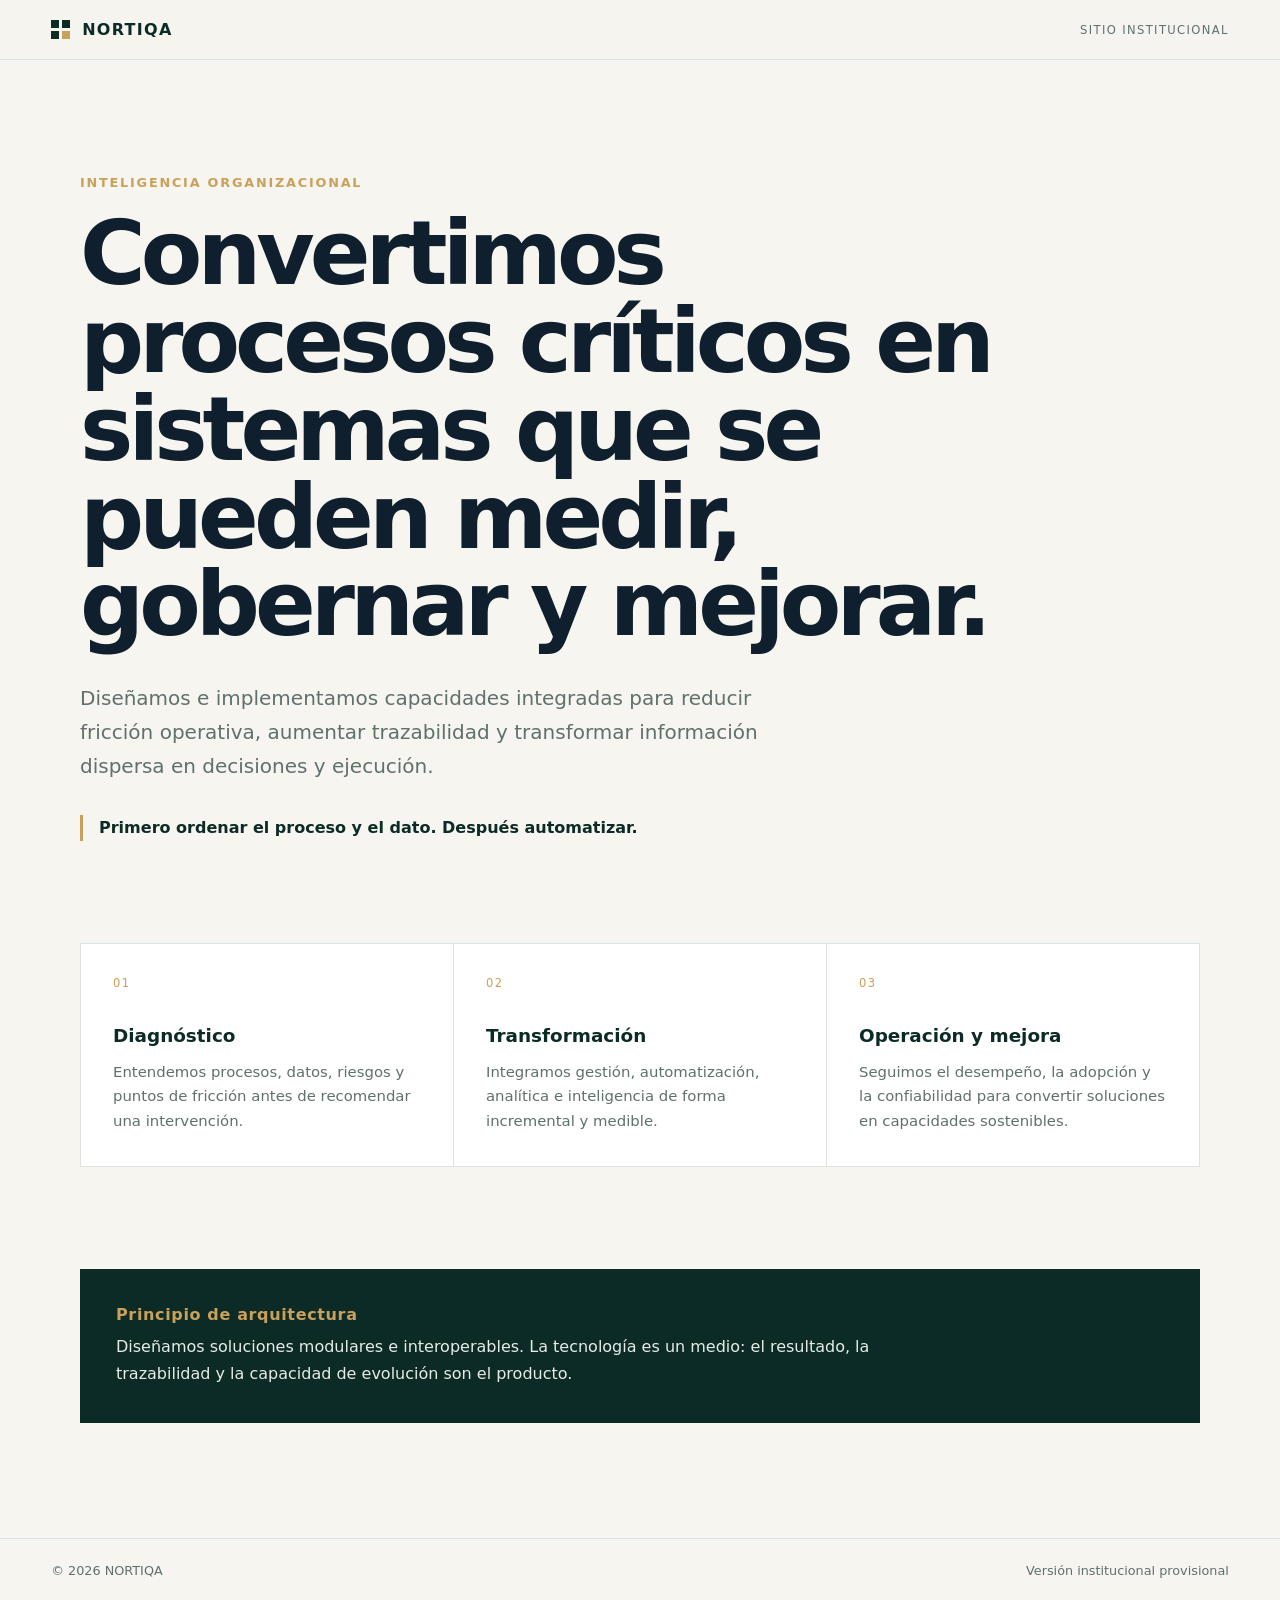
==== commit 62a6a4a1: "hotfix: harden public landing and align institutional messaging" ====
--- a/index.html
+++ b/index.html
@@ -3,173 +3,208 @@
 <head>
   <meta charset="UTF-8">
   <meta name="viewport" content="width=device-width, initial-scale=1.0">
-  <title>Nortiqa Lab</title>
+  <meta name="description" content="NORTIQA diseña e implementa sistemas de inteligencia organizacional para convertir procesos críticos en operaciones trazables, medibles y progresivamente automatizables.">
+  <meta name="robots" content="index,follow">
+  <title>NORTIQA — Sistemas de inteligencia organizacional</title>
   <style>
     *, *::before, *::after { box-sizing: border-box; margin: 0; padding: 0; }
     :root {
-      --bg: #0a0a0f;
-      --surface: #13131a;
-      --border: #1e1e2e;
-      --accent: #7c6af7;
-      --accent2: #a78bfa;
-      --text: #e2e2f0;
-      --muted: #6b6b8a;
+      --green: #0D2B26;
+      --blue: #0F1F2E;
+      --gold: #C9A15B;
+      --paper: #F7F5EF;
+      --surface: #FFFFFF;
+      --text: #14201E;
+      --muted: #60706C;
+      --border: #DDE3DF;
     }
     body {
-      background: var(--bg);
+      background: var(--paper);
       color: var(--text);
-      font-family: 'Segoe UI', system-ui, -apple-system, sans-serif;
+      font-family: Inter, system-ui, -apple-system, BlinkMacSystemFont, "Segoe UI", sans-serif;
       min-height: 100vh;
       display: flex;
       flex-direction: column;
     }
     header {
-      padding: 1.5rem 2rem;
+      padding: 1.25rem clamp(1.25rem, 4vw, 4rem);
+      display: flex;
+      align-items: center;
+      justify-content: space-between;
       border-bottom: 1px solid var(--border);
+      background: rgba(247,245,239,.94);
+    }
+    .brand {
       display: flex;
       align-items: center;
-      gap: 0.75rem;
-    }
-    .logo-mark {
-      width: 32px; height: 32px;
-      background: linear-gradient(135deg, var(--accent), var(--accent2));
-      border-radius: 8px;
-    }
-    .logo-text { font-weight: 700; font-size: 1.1rem; letter-spacing: -0.02em; }
-    .logo-text span { color: var(--muted); font-weight: 400; }
+      gap: .75rem;
+      font-weight: 750;
+      letter-spacing: .08em;
+      color: var(--green);
+    }
+    .mark {
+      display: grid;
+      grid-template-columns: repeat(2, 8px);
+      grid-template-rows: repeat(2, 8px);
+      gap: 3px;
+    }
+    .mark span { width: 8px; height: 8px; background: var(--green); }
+    .mark span:last-child { background: var(--gold); }
+    .status {
+      font-size: .72rem;
+      text-transform: uppercase;
+      letter-spacing: .12em;
+      color: var(--muted);
+    }
     main {
+      width: min(1120px, calc(100% - 2.5rem));
+      margin: 0 auto;
       flex: 1;
-      display: flex;
-      flex-direction: column;
-      align-items: center;
-      justify-content: center;
-      padding: 4rem 2rem;
-      text-align: center;
-    }
-    .badge {
-      display: inline-flex;
-      align-items: center;
-      gap: 0.4rem;
-      background: rgba(124,106,247,0.1);
-      border: 1px solid rgba(124,106,247,0.3);
-      color: var(--accent2);
-      font-size: 0.75rem;
-      padding: 0.3rem 0.8rem;
-      border-radius: 999px;
-      margin-bottom: 2rem;
-      letter-spacing: 0.05em;
+      padding: clamp(4rem, 9vw, 8rem) 0;
+    }
+    .eyebrow {
+      color: var(--gold);
+      font-size: .8rem;
+      font-weight: 700;
+      letter-spacing: .14em;
       text-transform: uppercase;
-    }
-    .badge::before { content: ''; width: 6px; height: 6px; background: var(--accent); border-radius: 50%; animation: pulse 2s infinite; }
-    @keyframes pulse { 0%,100%{opacity:1} 50%{opacity:0.3} }
+      margin-bottom: 1.25rem;
+    }
     h1 {
-      font-size: clamp(2.5rem, 6vw, 4.5rem);
-      font-weight: 800;
-      letter-spacing: -0.04em;
-      line-height: 1.05;
-      margin-bottom: 1.5rem;
-    }
-    h1 .grad {
-      background: linear-gradient(135deg, var(--accent2) 0%, #c4b5fd 50%, var(--accent) 100%);
-      -webkit-background-clip: text;
-      -webkit-text-fill-color: transparent;
-      background-clip: text;
-    }
-    p.sub {
-      color: var(--muted);
-      font-size: 1.15rem;
-      max-width: 520px;
+      max-width: 920px;
+      color: var(--blue);
+      font-size: clamp(2.6rem, 7vw, 6rem);
+      line-height: .98;
+      letter-spacing: -.055em;
+      font-weight: 780;
+    }
+    .lead {
+      max-width: 720px;
+      margin-top: 2rem;
+      color: var(--muted);
+      font-size: clamp(1rem, 2vw, 1.25rem);
       line-height: 1.7;
-      margin-bottom: 3rem;
-    }
-    .cta-group { display: flex; gap: 1rem; flex-wrap: wrap; justify-content: center; }
-    .btn {
-      padding: 0.8rem 1.8rem;
-      border-radius: 10px;
-      font-size: 0.95rem;
-      font-weight: 600;
-      text-decoration: none;
-      transition: all 0.2s;
-    }
-    .btn-primary {
-      background: var(--accent);
-      color: #fff;
-      border: 1px solid var(--accent);
-    }
-    .btn-primary:hover { background: var(--accent2); border-color: var(--accent2); }
-    .btn-ghost {
-      background: transparent;
-      color: var(--text);
+    }
+    .principle {
+      margin-top: 2rem;
+      max-width: 720px;
+      padding-left: 1rem;
+      border-left: 3px solid var(--gold);
+      color: var(--green);
+      font-weight: 650;
+      line-height: 1.6;
+    }
+    .grid {
+      margin-top: clamp(4rem, 8vw, 7rem);
+      display: grid;
+      grid-template-columns: repeat(3, minmax(0,1fr));
       border: 1px solid var(--border);
-    }
-    .btn-ghost:hover { border-color: var(--muted); }
-    .grid {
-      display: grid;
-      grid-template-columns: repeat(auto-fit, minmax(200px, 1fr));
+      background: var(--border);
       gap: 1px;
-      background: var(--border);
-      border: 1px solid var(--border);
-      border-radius: 16px;
-      overflow: hidden;
-      max-width: 700px;
-      width: 100%;
-      margin-top: 5rem;
     }
     .card {
       background: var(--surface);
-      padding: 2rem 1.5rem;
-      text-align: left;
-    }
-    .card-icon { font-size: 1.5rem; margin-bottom: 0.75rem; }
-    .card h3 { font-size: 0.95rem; font-weight: 600; margin-bottom: 0.4rem; }
-    .card p { font-size: 0.82rem; color: var(--muted); line-height: 1.6; }
+      padding: 2rem;
+      min-height: 210px;
+    }
+    .card .n {
+      color: var(--gold);
+      font-size: .72rem;
+      letter-spacing: .12em;
+      margin-bottom: 2.2rem;
+    }
+    .card h2 {
+      color: var(--green);
+      font-size: 1.15rem;
+      margin-bottom: .85rem;
+    }
+    .card p {
+      color: var(--muted);
+      line-height: 1.65;
+      font-size: .93rem;
+    }
+    .closing {
+      margin-top: clamp(4rem, 8vw, 7rem);
+      padding: 2.25rem;
+      background: var(--green);
+      color: #fff;
+    }
+    .closing strong {
+      display: block;
+      color: var(--gold);
+      margin-bottom: .65rem;
+      letter-spacing: .04em;
+    }
+    .closing p {
+      max-width: 760px;
+      line-height: 1.65;
+      color: #E5ECE9;
+    }
     footer {
-      padding: 1.5rem 2rem;
+      padding: 1.5rem clamp(1.25rem, 4vw, 4rem);
       border-top: 1px solid var(--border);
-      text-align: center;
-      color: var(--muted);
-      font-size: 0.8rem;
-    }
-    footer a { color: var(--muted); text-decoration: none; }
-    footer a:hover { color: var(--text); }
+      color: var(--muted);
+      font-size: .8rem;
+      display: flex;
+      justify-content: space-between;
+      gap: 1rem;
+      flex-wrap: wrap;
+    }
+    @media (max-width: 760px) {
+      .grid { grid-template-columns: 1fr; }
+      .status { display: none; }
+      h1 { line-height: 1.03; }
+    }
   </style>
 </head>
 <body>
   <header>
-    <div class="logo-mark"></div>
-    <div class="logo-text">Nortiqa <span>Lab</span></div>
+    <div class="brand" aria-label="NORTIQA">
+      <div class="mark" aria-hidden="true"><span></span><span></span><span></span><span></span></div>
+      <span>NORTIQA</span>
+    </div>
+    <div class="status">Sitio institucional</div>
   </header>
 
   <main>
-    <div class="badge">En construcción</div>
-    <h1>Building AI<br><span class="grad">infrastructure</span></h1>
-    <p class="sub">Agentes inteligentes, automatización y herramientas de IA para equipos que quieren moverse más rápido.</p>
-    <div class="cta-group">
-      <a href="https://nortiqalab.com" class="btn btn-primary">Ir al sitio</a>
-      <a href="mailto:contacto@nortiqalab.com" class="btn btn-ghost">Contacto</a>
-    </div>
-
-    <div class="grid">
-      <div class="card">
-        <div class="card-icon">⚡</div>
-        <h3>Agentes IA</h3>
-        <p>Agentes y automatizaciones orientados a procesos, decisiones y resultados medibles.</p>
-      </div>
-      <div class="card">
-        <div class="card-icon">🔧</div>
-        <h3>Infraestructura</h3>
-        <p>Infraestructura gobernada, desplegable y preparada para operar con trazabilidad.</p>
-      </div>
-      <div class="card">
-        <div class="card-icon">🔗</div>
-        <h3>Integraciones</h3>
-        <p>Integraciones entre sistemas, datos y flujos de trabajo con trazabilidad.</p>
-      </div>
-    </div>
+    <div class="eyebrow">Inteligencia organizacional</div>
+    <h1>Convertimos procesos críticos en sistemas que se pueden medir, gobernar y mejorar.</h1>
+    <p class="lead">
+      Diseñamos e implementamos capacidades integradas para reducir fricción operativa,
+      aumentar trazabilidad y transformar información dispersa en decisiones y ejecución.
+    </p>
+    <p class="principle">Primero ordenar el proceso y el dato. Después automatizar.</p>
+
+    <section class="grid" aria-label="Capacidades">
+      <article class="card">
+        <div class="n">01</div>
+        <h2>Diagnóstico</h2>
+        <p>Entendemos procesos, datos, riesgos y puntos de fricción antes de recomendar una intervención.</p>
+      </article>
+      <article class="card">
+        <div class="n">02</div>
+        <h2>Transformación</h2>
+        <p>Integramos gestión, automatización, analítica e inteligencia de forma incremental y medible.</p>
+      </article>
+      <article class="card">
+        <div class="n">03</div>
+        <h2>Operación y mejora</h2>
+        <p>Seguimos el desempeño, la adopción y la confiabilidad para convertir soluciones en capacidades sostenibles.</p>
+      </article>
+    </section>
+
+    <section class="closing">
+      <strong>Principio de arquitectura</strong>
+      <p>
+        Diseñamos soluciones modulares e interoperables. La tecnología es un medio:
+        el resultado, la trazabilidad y la capacidad de evolución son el producto.
+      </p>
+    </section>
   </main>
 
   <footer>
-    <p>&copy; 2026 Nortiqa Lab</p>
+    <span>© 2026 NORTIQA</span>
+    <span>Versión institucional provisional</span>
   </footer>
 </body>
 </html>
